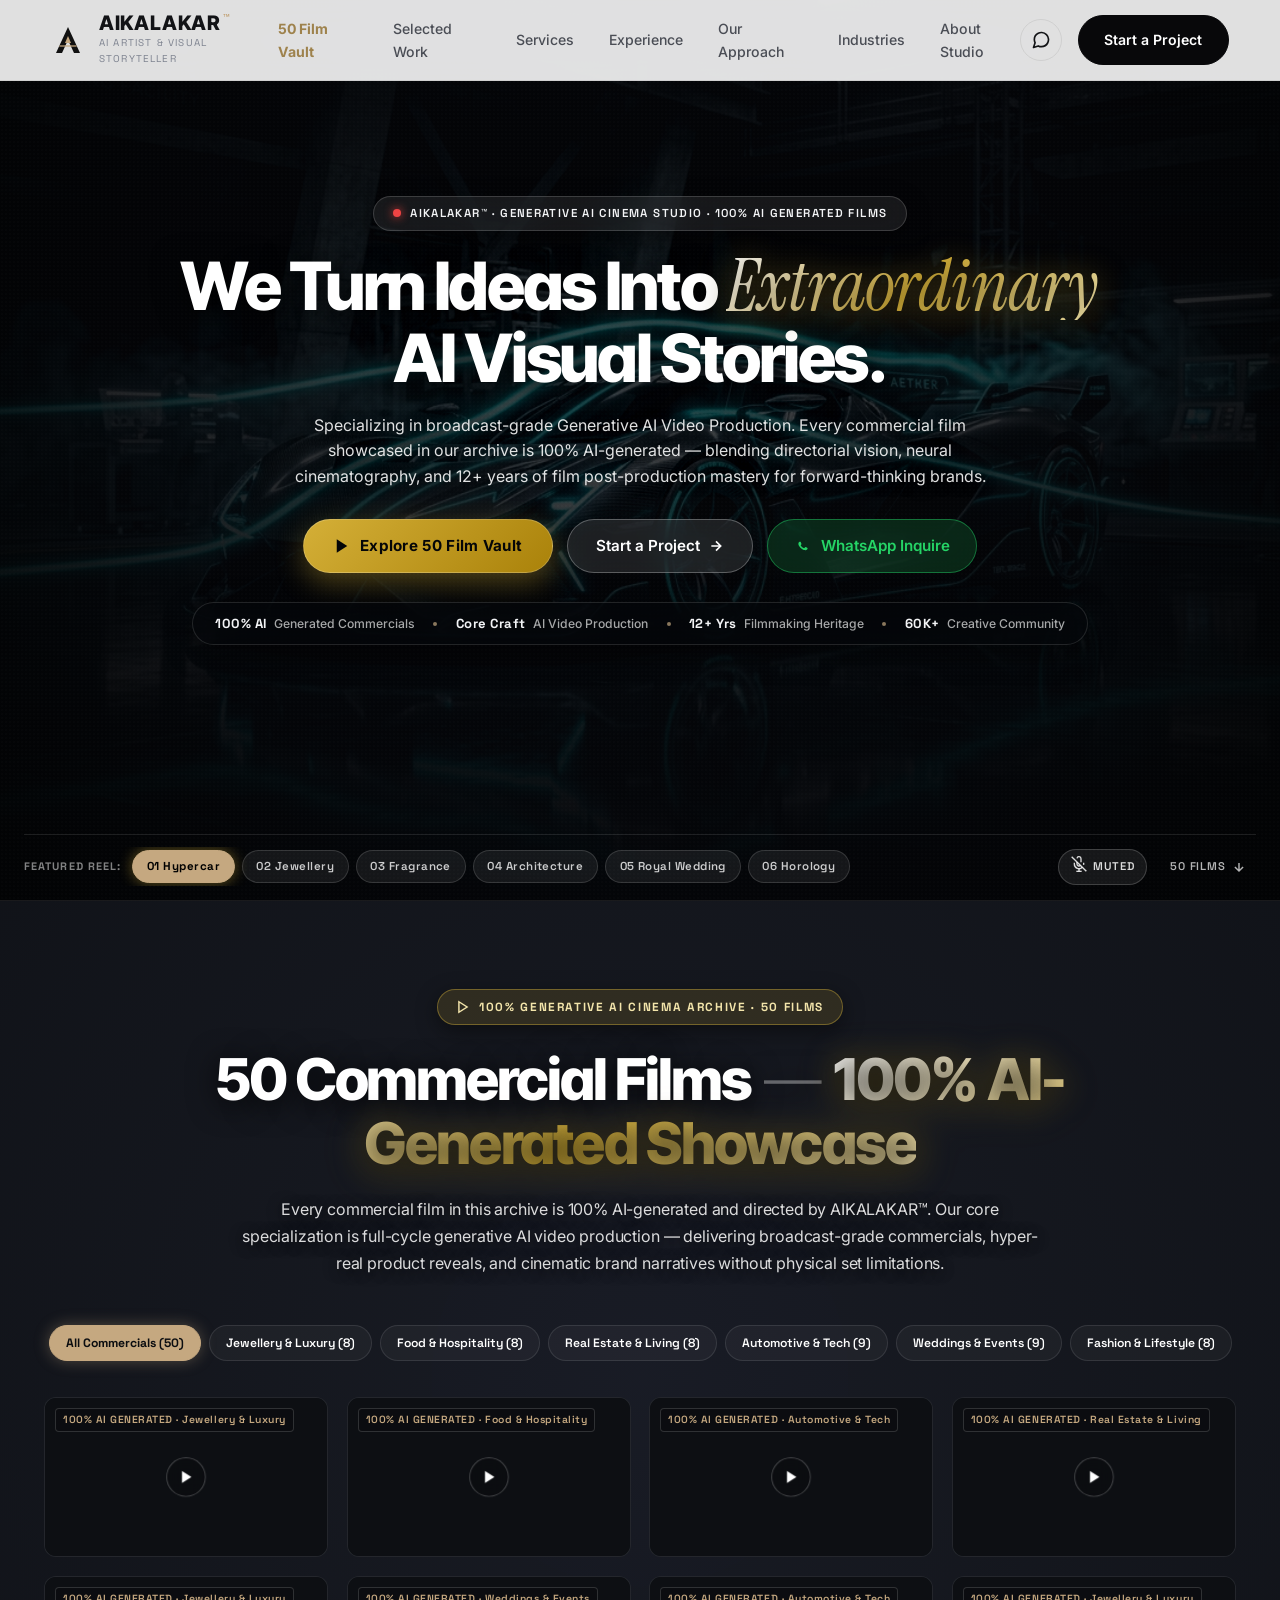
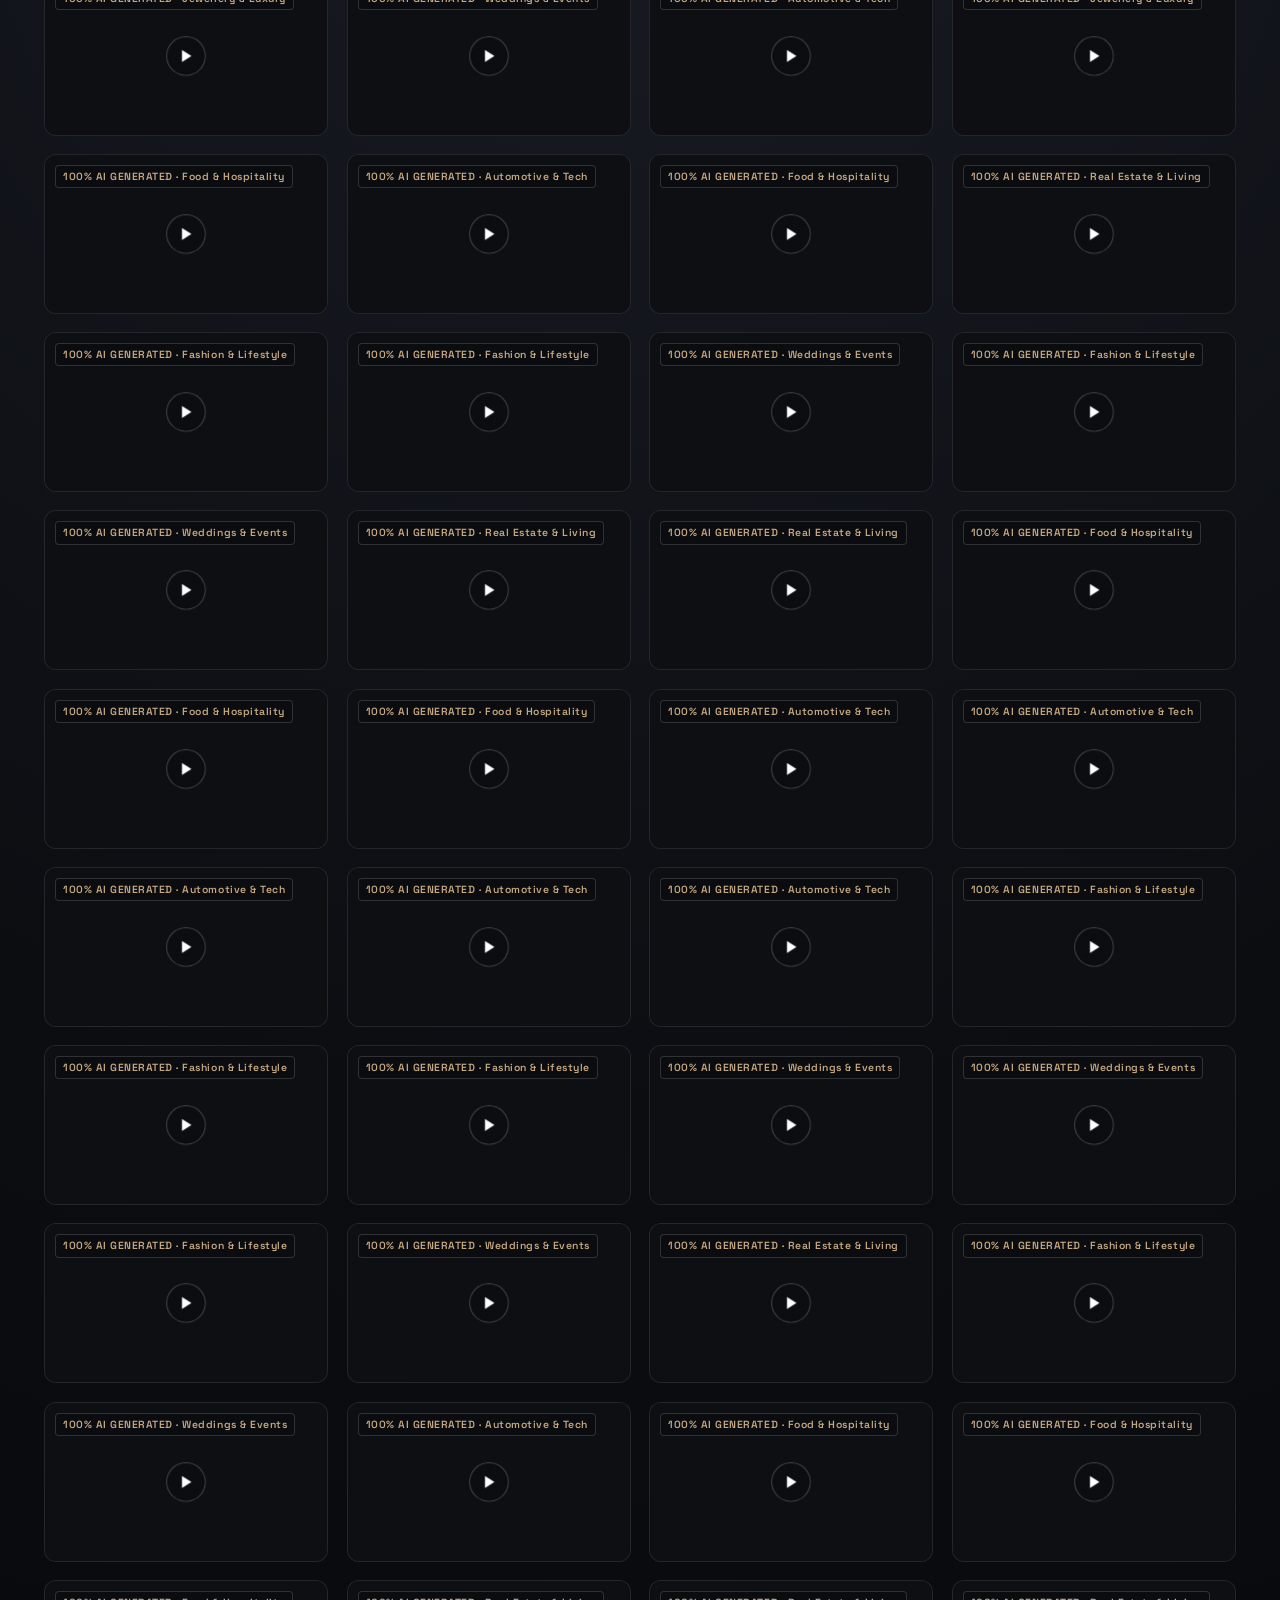
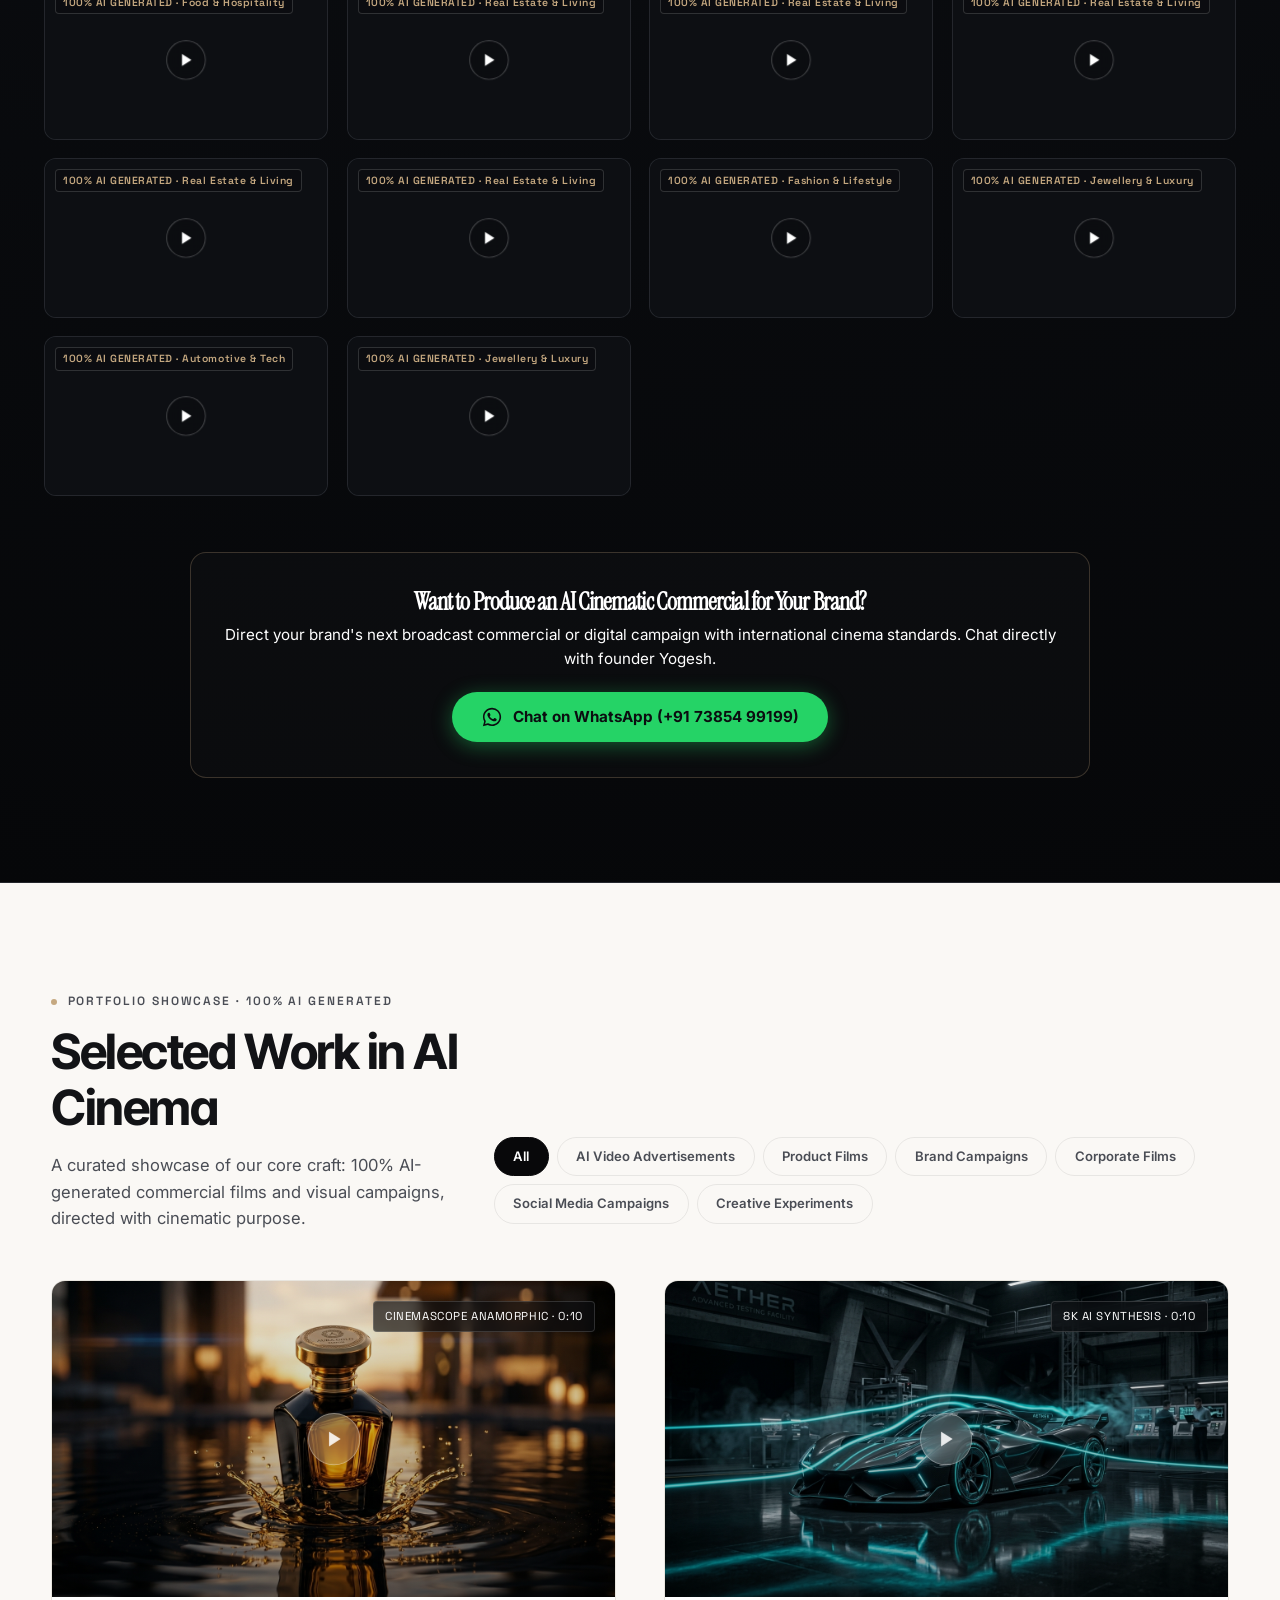
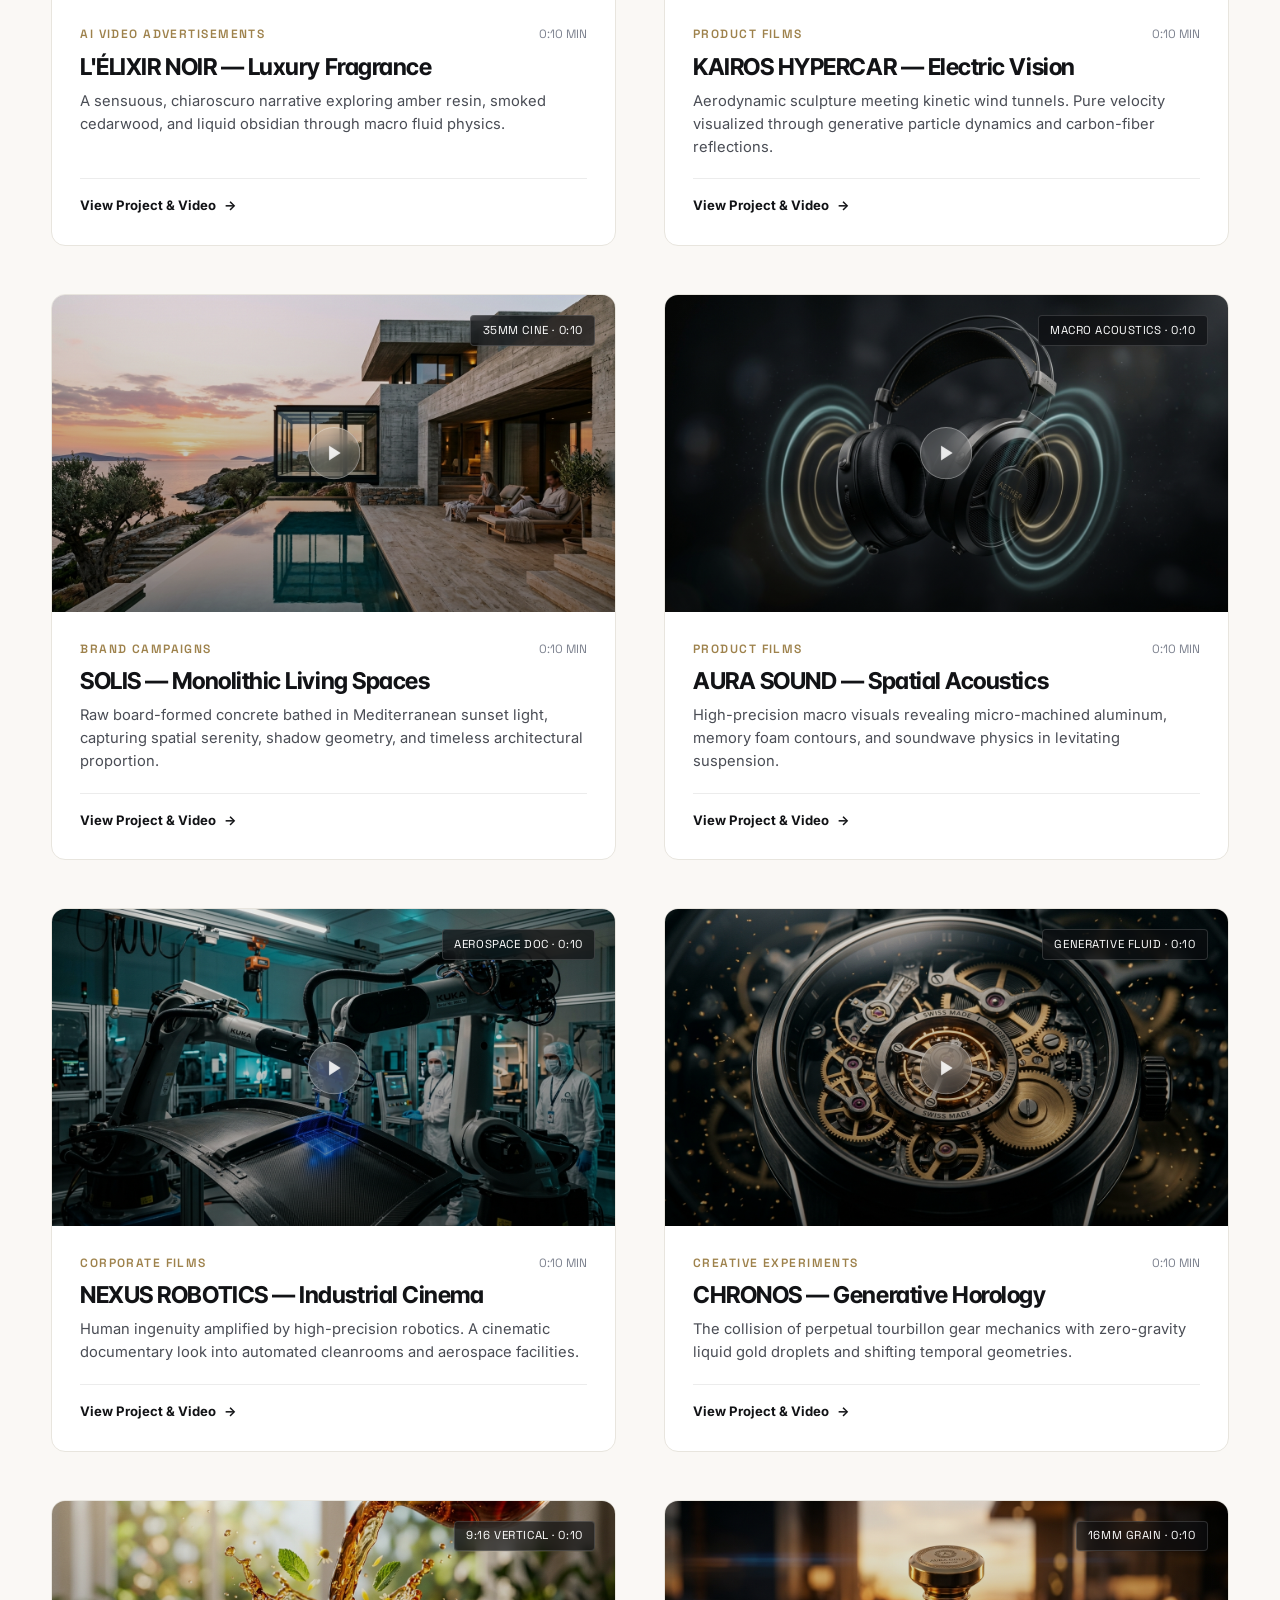
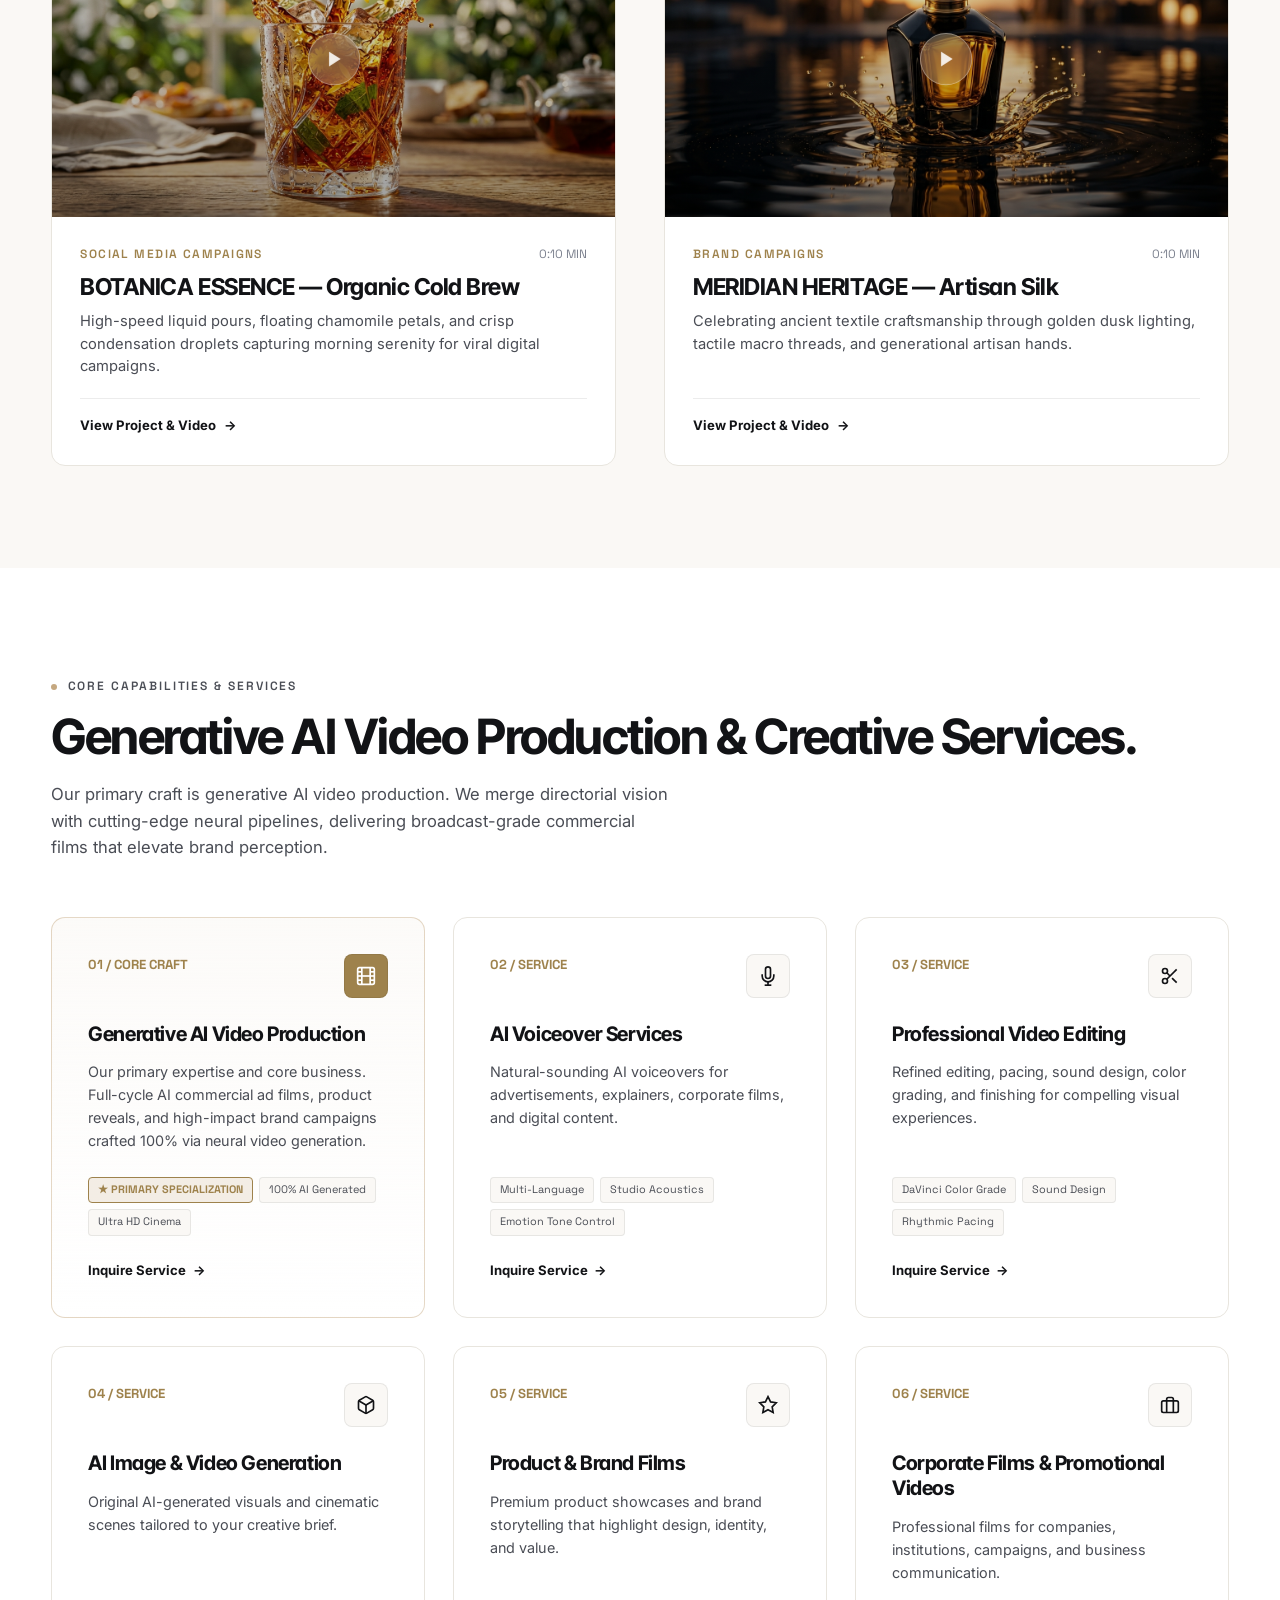
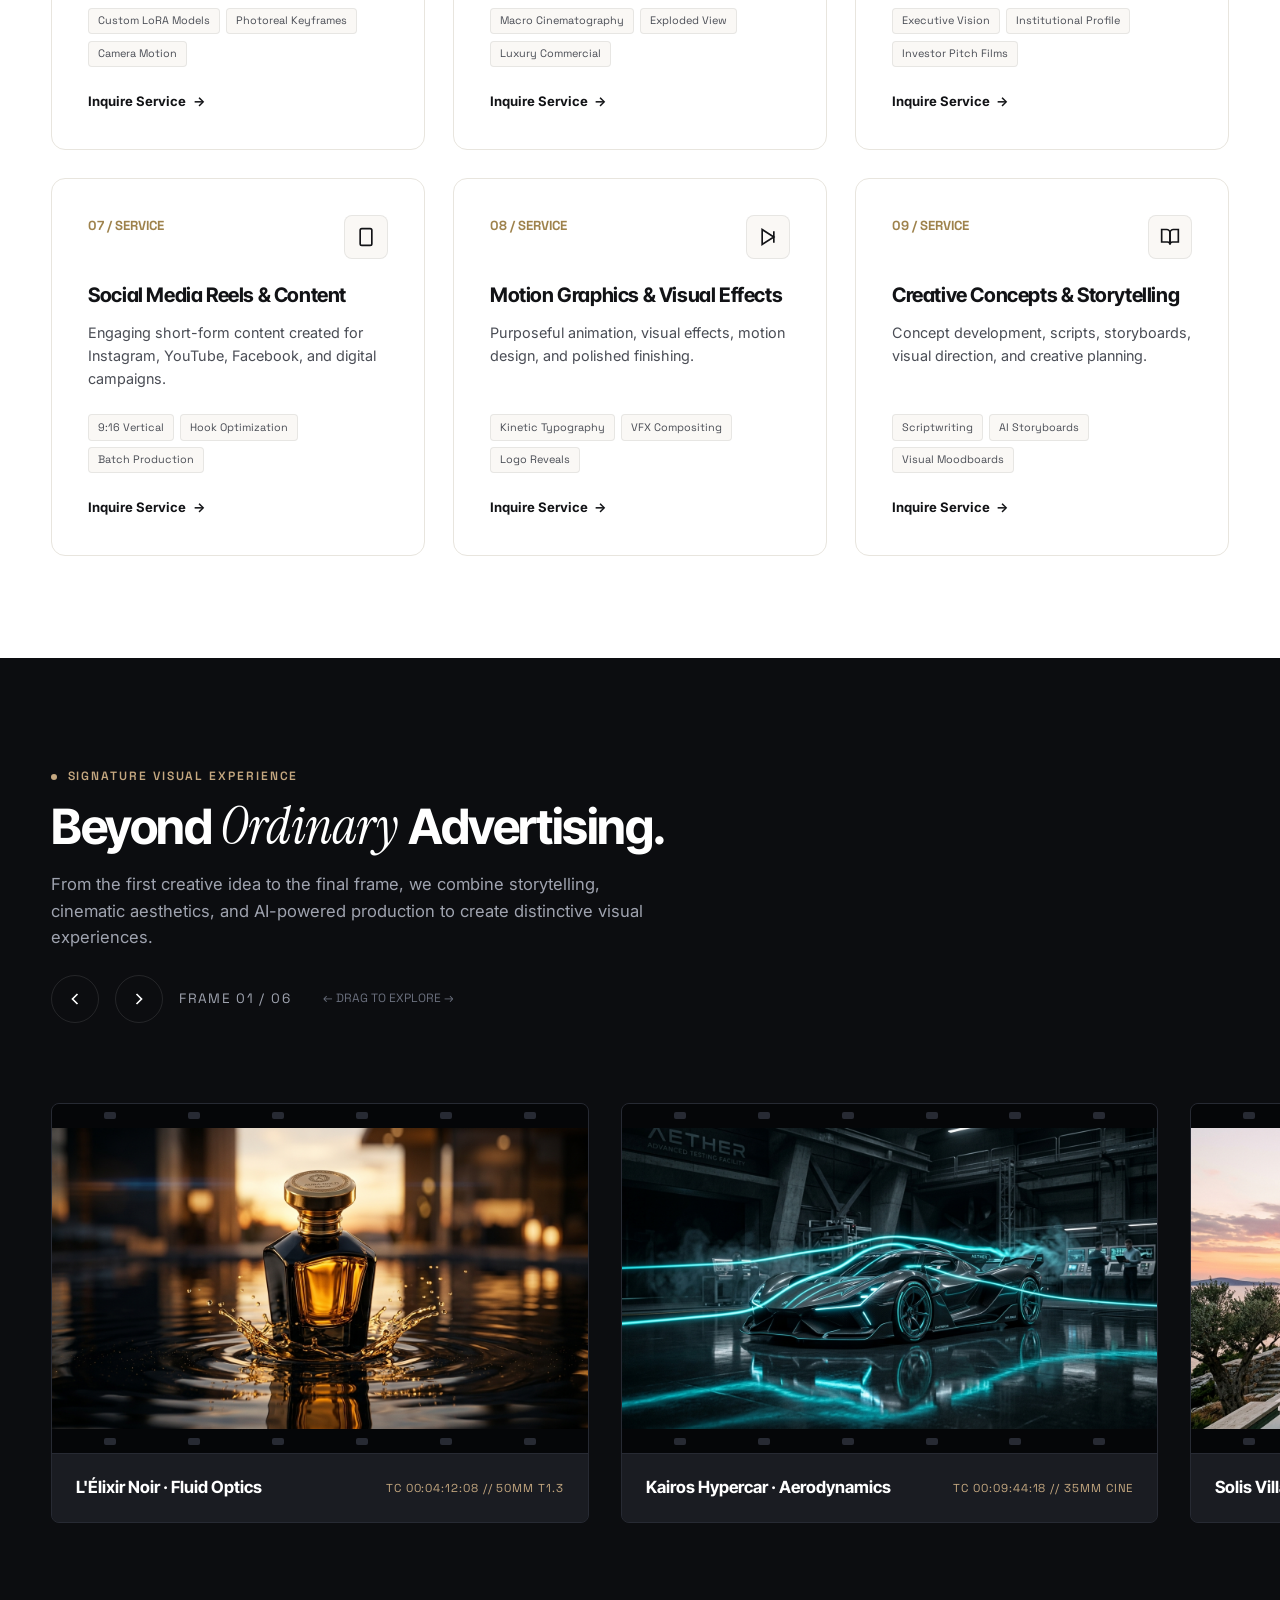
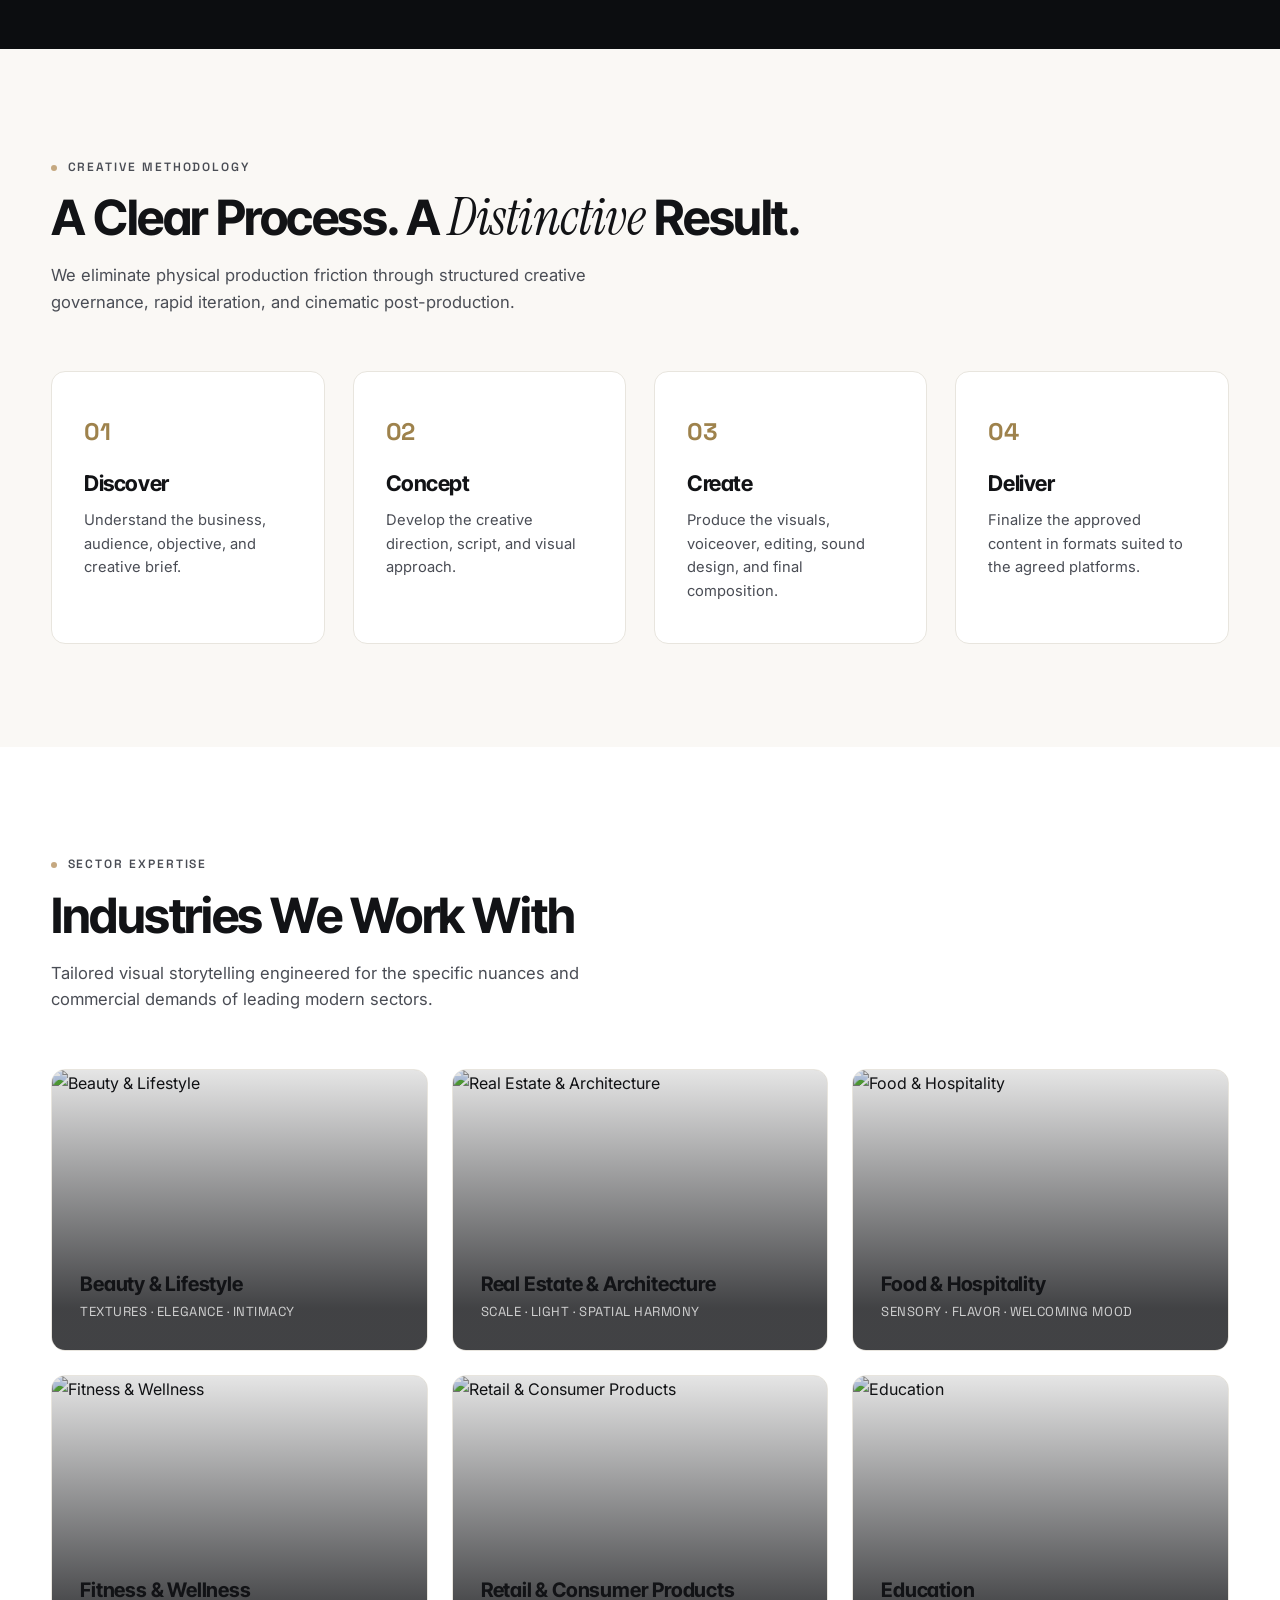
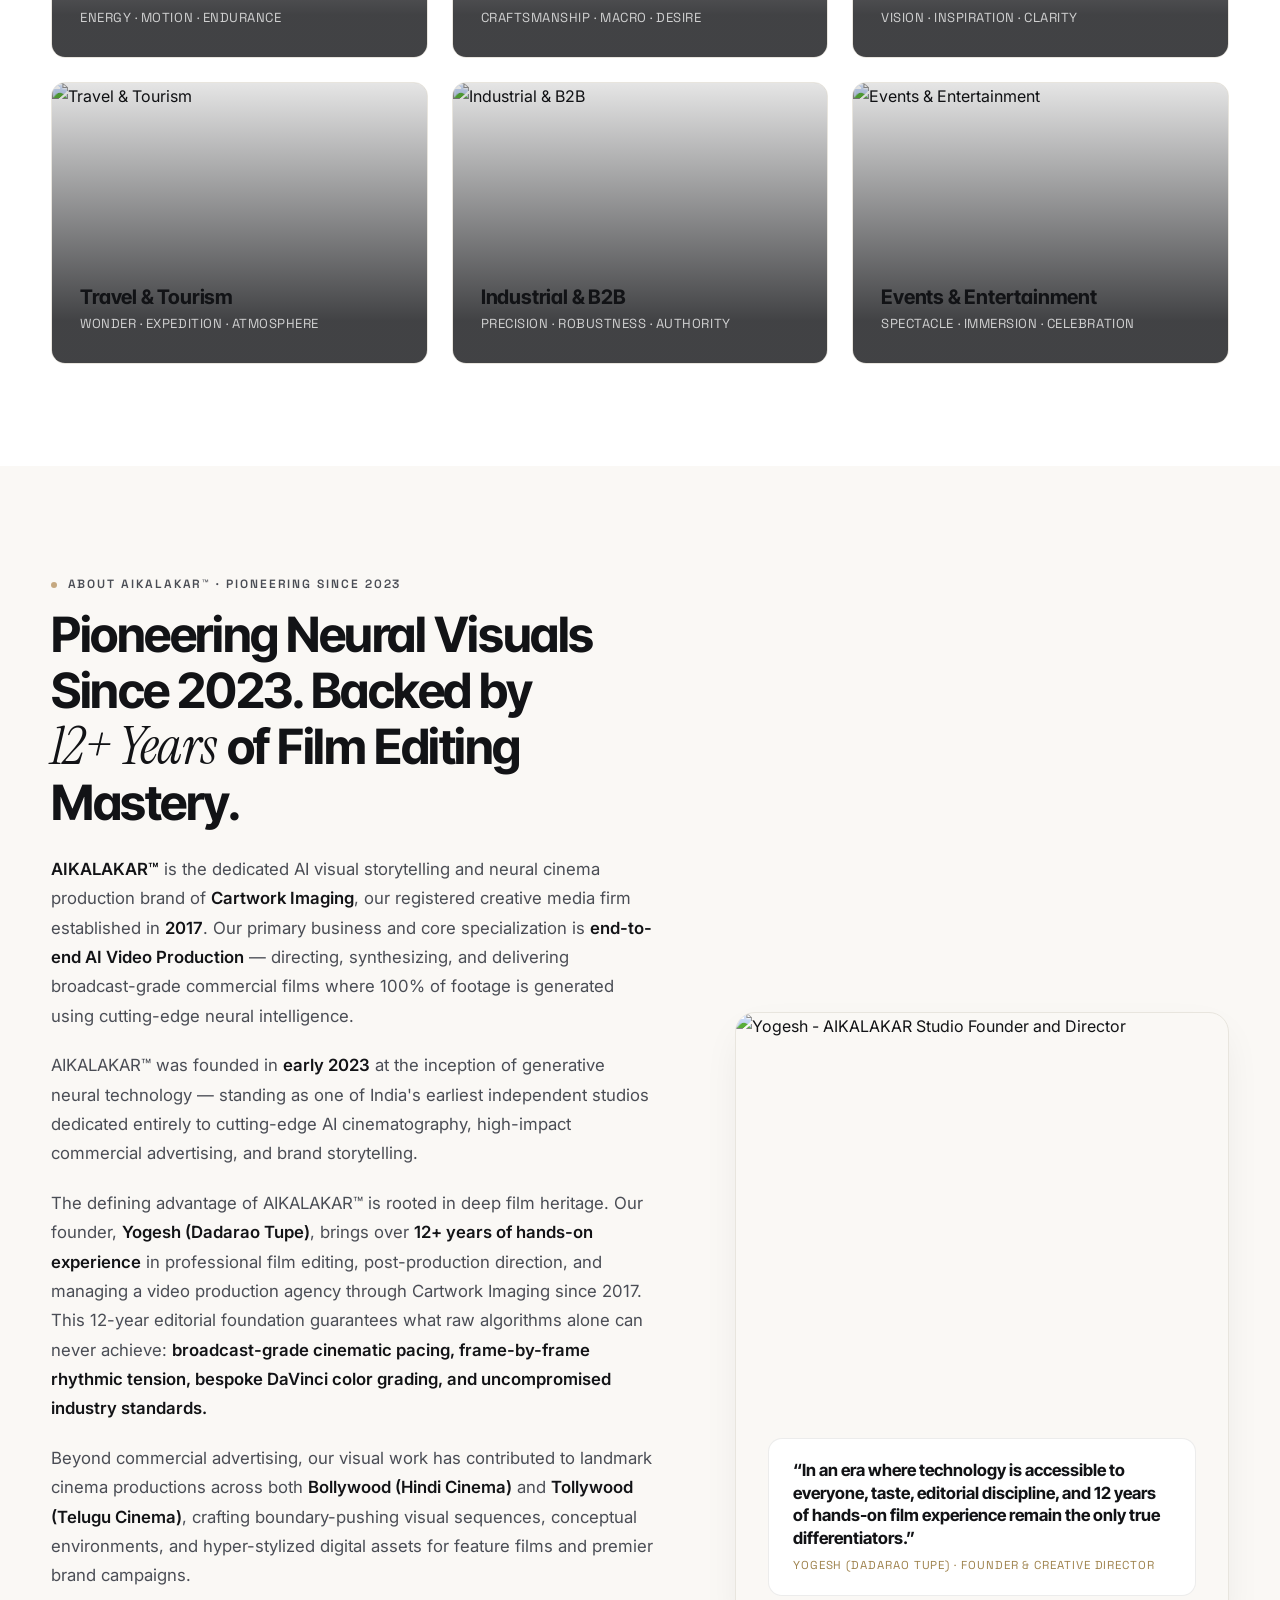
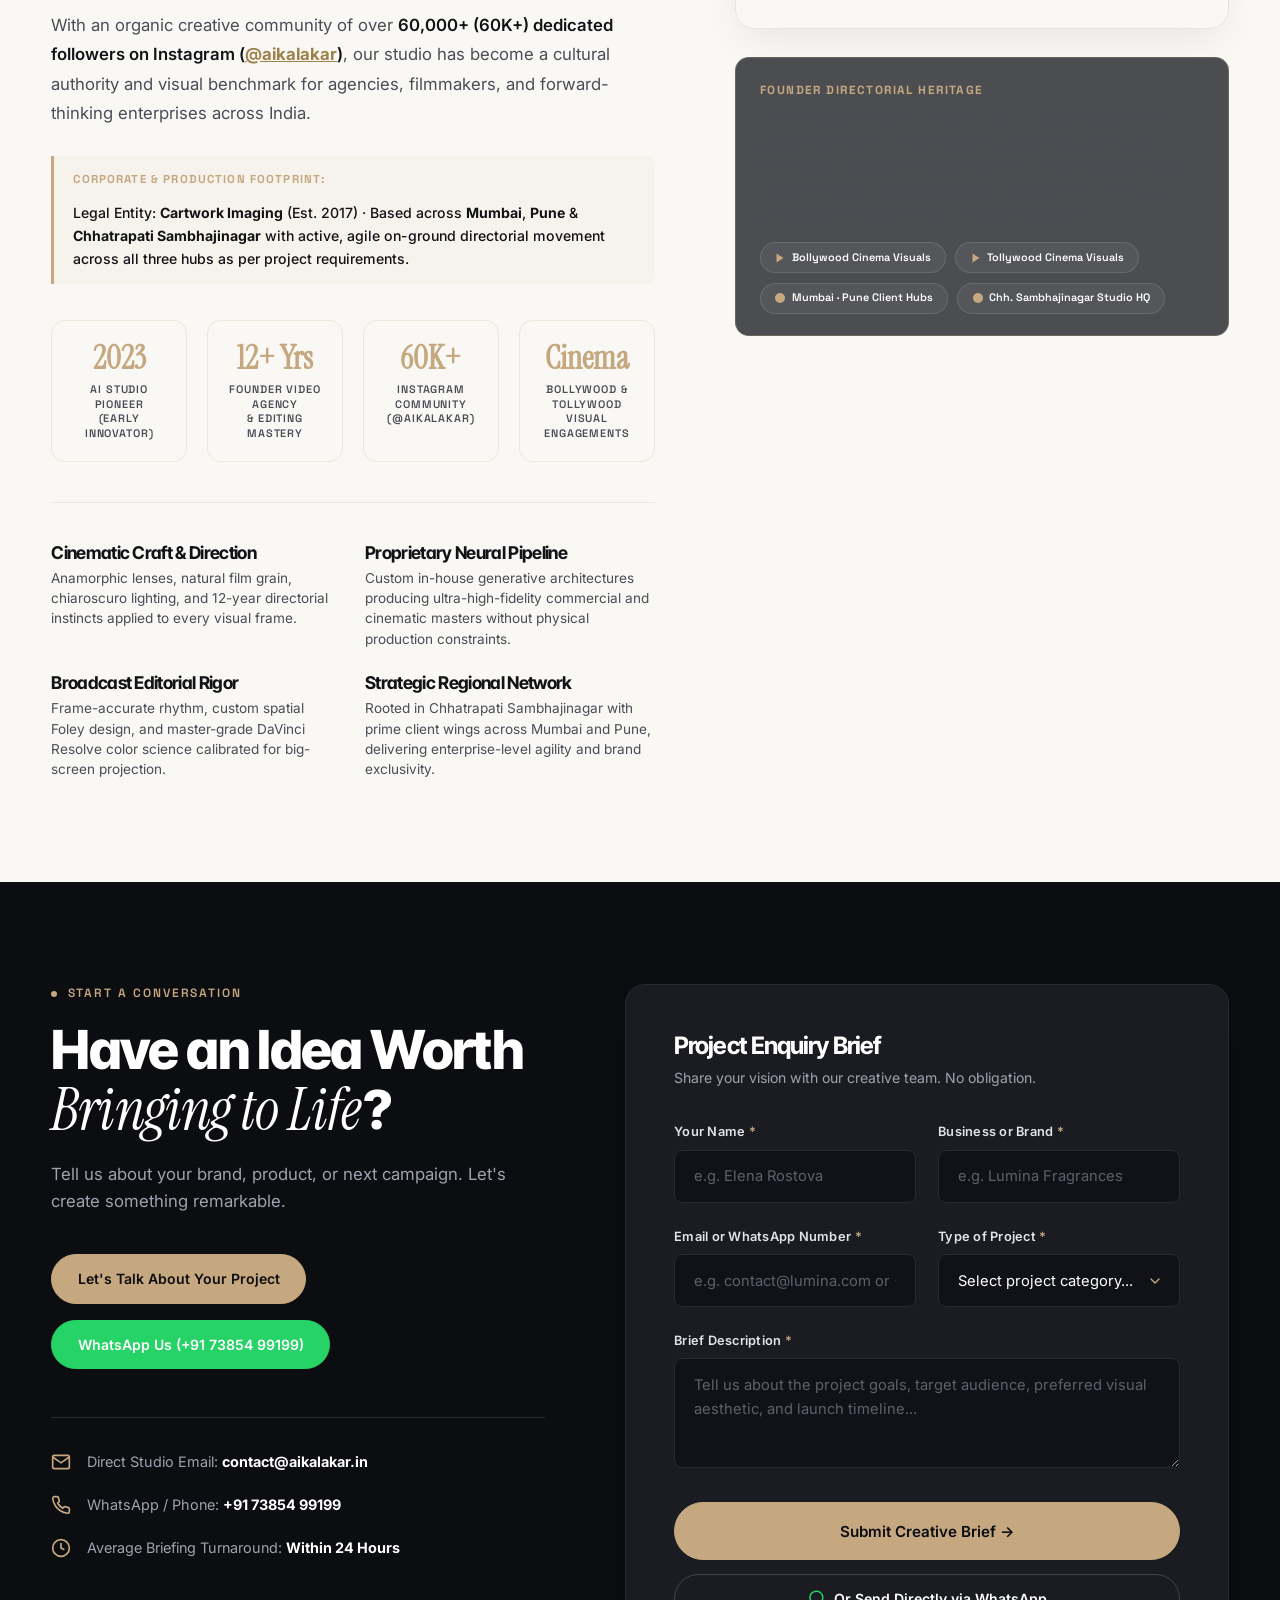
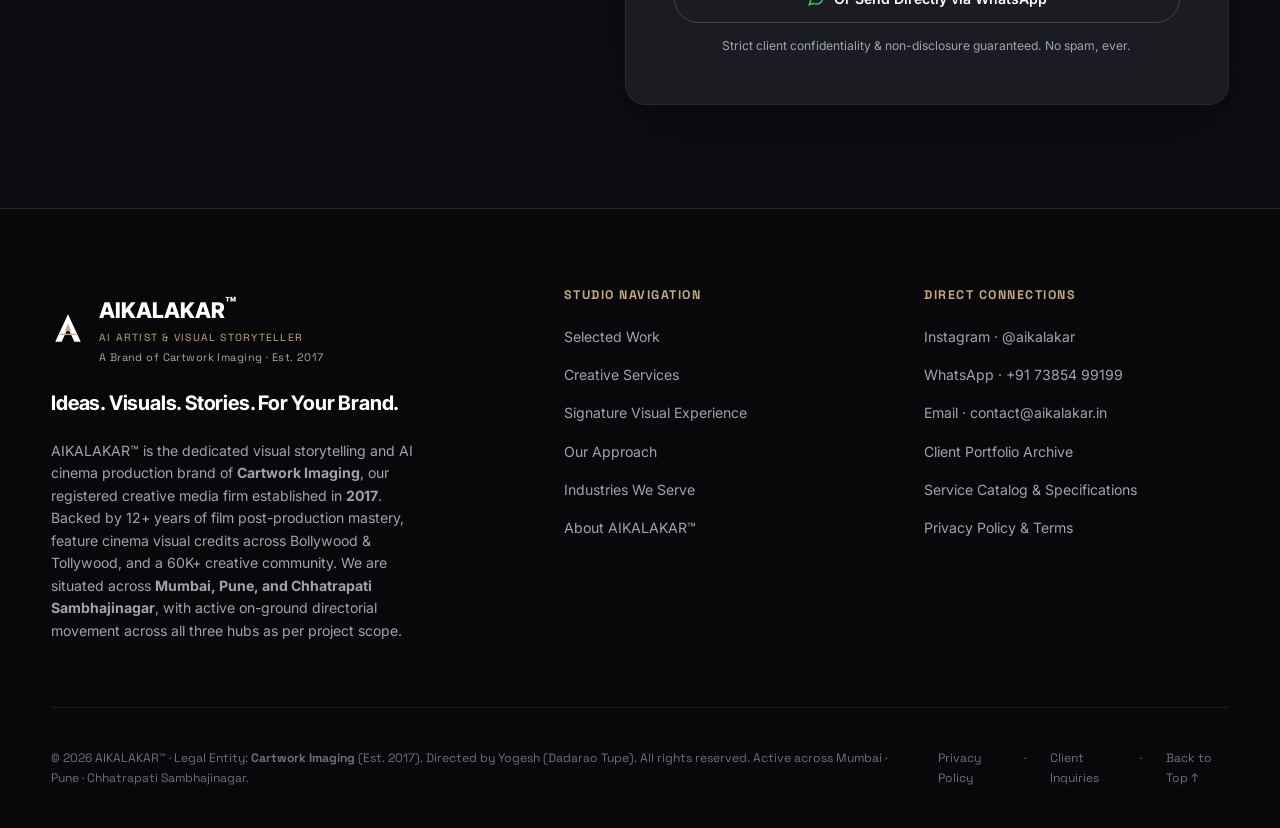
==== index.html @ 490c08a4 "Highlight 100% AI generated video showcase and core AI video production capabilities" ====
<!DOCTYPE html>
<html lang="en">
<head>
  <meta charset="UTF-8" />
  <meta name="viewport" content="width=device-width, initial-scale=1.0, viewport-fit=cover" />
  
  <!-- Primary Meta Tags -->
  <title>AIKALAKAR™ — AI Artist & Visual Storyteller | Premium Creative Studio</title>
  <meta name="title" content="AIKALAKAR™ — AI Artist & Visual Storyteller | Premium Creative Studio" />
  <meta name="description" content="AIKALAKAR™ is an independent creative studio turning ideas into extraordinary visual stories through AI video advertisements, cinematic product films, and brand visual production." />
  <meta name="keywords" content="AI Video Advertising, Cinematic AI Production, Product Films, Brand Storytelling, AI Voiceover, Video Editing, AIKALAKAR, AI Cinema Studio" />
  <meta name="author" content="AIKALAKAR™" />
  <meta name="theme-color" content="#ffffff" />
  <link rel="canonical" href="https://aikalakar.in/" />

  <!-- Open Graph / Facebook / LinkedIn -->
  <meta property="og:type" content="website" />
  <meta property="og:url" content="https://aikalakar.in/" />
  <meta property="og:title" content="AIKALAKAR™ — AI Artist & Visual Storyteller" />
  <meta property="og:description" content="We Turn Ideas Into Extraordinary Visual Stories. AI-powered films, cinematic advertisements, and distinctive brand visuals crafted to make businesses stand out." />
  <meta property="og:image" content="https://images.unsplash.com/photo-1485846234645-a62644f84728?auto=format&fit=crop&q=80&w=1600" />

  <!-- Twitter -->
  <meta property="twitter:card" content="summary_large_image" />
  <meta property="twitter:url" content="https://aikalakar.in/" />
  <meta property="twitter:title" content="AIKALAKAR™ — AI Artist & Visual Storyteller" />
  <meta property="twitter:description" content="We Turn Ideas Into Extraordinary Visual Stories. AI-powered films, cinematic advertisements, and distinctive brand visuals." />
  <meta property="twitter:image" content="https://images.unsplash.com/photo-1485846234645-a62644f84728?auto=format&fit=crop&q=80&w=1600" />

  <!-- Favicon -->
  <link rel="icon" type="image/svg+xml" href="assets/favicon.svg" />

  <!-- Brand Standard Typography Fonts (Inter Tight / Inter / Instrument Serif / Space Grotesk) -->
  <link rel="preconnect" href="https://fonts.googleapis.com" />
  <link rel="preconnect" href="https://fonts.gstatic.com" crossorigin />
  <link href="https://fonts.googleapis.com/css2?family=Instrument+Serif:ital@0;1&family=Inter+Tight:wght@500;600;700;800&family=Inter:wght@300;400;500;600;700;800&family=Plus+Jakarta+Sans:wght@400;500;600;700&family=Space+Grotesk:wght@500;600;700&display=swap" rel="stylesheet" />

  <!-- Stylesheet -->
  <link rel="stylesheet" href="css/style.css" />

  <!-- Schema.org JSON-LD Structured Data -->
  <script type="application/ld+json">
  {
    "@context": "https://schema.org",
    "@type": "ProfessionalService",
    "name": "AIKALAKAR™",
    "alternateName": "AIKALAKAR Creative Studio",
    "description": "Independent creative studio specializing in AI video advertisements, cinematic product films, and visual storytelling.",
    "url": "https://aikalakar.in",
    "logo": "https://aikalakar.in/assets/favicon.svg",
    "sameAs": [
      "https://instagram.com/aikalakar",
      "https://wa.me/917385499199"
    ],
    "address": {
      "@type": "PostalAddress",
      "addressLocality": "Chhatrapati Sambhajinagar",
      "addressRegion": "Maharashtra",
      "addressCountry": "IN"
    },
    "knowsAbout": [
      "AI Video Advertising",
      "Cinematic Product Films",
      "AI Voiceover",
      "Professional Video Editing",
      "Brand Storytelling"
    ]
  }
  </script>
</head>
<body>

  <!-- ==========================================
       HEADER & NAVIGATION
       ========================================== -->
  <header class="site-header" id="site-header">
    <div class="container">
      <div class="nav-inner">
        <!-- Logo & Wordmark -->
        <a href="#hero" class="brand-link" aria-label="AIKALAKAR Home">
          <div class="brand-symbol">
            <!-- Custom Geometric 'A' Symbol -->
            <svg width="32" height="32" viewBox="0 0 64 64" fill="none" xmlns="http://www.w3.org/2000/svg">
              <polygon points="32,6 56,58 44,58 32,32 20,58 8,58" fill="#111111" />
              <polygon points="26,38 38,38 32,24" fill="#c5a880" />
              <line x1="16" y1="44" x2="48" y2="44" stroke="#c5a880" stroke-width="2.5" stroke-linecap="square" />
            </svg>
          </div>
          <div class="brand-text-group">
            <span class="brand-title">AIKALAKAR<sup>™</sup></span>
            <span class="brand-tagline">AI Artist &amp; Visual Storyteller</span>
          </div>
        </a>

        <!-- Desktop Navigation -->
        <nav class="nav-menu" aria-label="Primary Navigation">
          <a href="#vault" class="nav-link" style="color: var(--gold-dark); font-weight: 700;">50 Film Vault</a>
          <a href="#work" class="nav-link">Selected Work</a>
          <a href="#services" class="nav-link">Services</a>
          <a href="#experience" class="nav-link">Experience</a>
          <a href="#approach" class="nav-link">Our Approach</a>
          <a href="#industries" class="nav-link">Industries</a>
          <a href="#about" class="nav-link">About Studio</a>
        </nav>

        <!-- Header Actions -->
        <div class="nav-actions">
          <a href="https://wa.me/917385499199?text=Hello%20AIKALAKAR!%20I%20am%20interested%20in%20creating%20a%20project%20with%20your%20studio." target="_blank" rel="noopener noreferrer" class="btn-icon-circle" aria-label="Chat on WhatsApp" title="WhatsApp Business (+91 73854 99199)">
            <svg width="20" height="20" viewBox="0 0 24 24" fill="none" stroke="currentColor" stroke-width="2" stroke-linecap="round" stroke-linejoin="round">
              <path d="M21 11.5a8.38 8.38 0 0 1-.9 3.8 8.5 8.5 0 0 1-7.6 4.7 8.38 8.38 0 0 1-3.8-.9L3 21l1.9-5.7a8.38 8.38 0 0 1-.9-3.8 8.5 8.5 0 0 1 4.7-7.6 8.38 8.38 0 0 1 3.8-.9h.5a8.48 8.48 0 0 1 8 8v.5z"></path>
            </svg>
          </a>
          <a href="#contact" class="btn btn-primary">Start a Project</a>
          
          <!-- Mobile Menu Toggle Button -->
          <button class="mobile-nav-toggle" aria-label="Toggle navigation menu" id="mobile-nav-btn">
            <span></span>
            <span></span>
            <span></span>
          </button>
        </div>
      </div>
    </div>
  </header>

  <!-- Mobile Drawer Menu -->
  <div class="mobile-drawer-overlay" id="mobile-overlay"></div>
  <aside class="mobile-drawer" id="mobile-drawer" aria-label="Mobile Navigation">
    <div>
      <div style="display: flex; align-items: center; gap: 0.75rem; margin-bottom: 2.5rem;">
        <svg width="28" height="28" viewBox="0 0 64 64" fill="none" xmlns="http://www.w3.org/2000/svg">
          <polygon points="32,6 56,58 44,58 32,32 20,58 8,58" fill="#111111" />
          <polygon points="26,38 38,38 32,24" fill="#c5a880" />
          <line x1="16" y1="44" x2="48" y2="44" stroke="#c5a880" stroke-width="2.5" />
        </svg>
        <span style="font-family: var(--font-display); font-weight: 800; font-size: 1.2rem;">AIKALAKAR<sup>™</sup></span>
      </div>
      <nav class="mobile-menu-links">
        <a href="#vault" class="mobile-menu-link" style="color: var(--gold-dark);">50 Film Vault (All Works)</a>
        <a href="#work" class="mobile-menu-link">Selected Work</a>
        <a href="#services" class="mobile-menu-link">Creative Services</a>
        <a href="#experience" class="mobile-menu-link">Visual Experience</a>
        <a href="#approach" class="mobile-menu-link">Our Approach</a>
        <a href="#industries" class="mobile-menu-link">Industries</a>
        <a href="#about" class="mobile-menu-link">About AIKALAKAR</a>
        <a href="#contact" class="mobile-menu-link">Contact &amp; Enquiry</a>
      </nav>
    </div>

    <div style="padding-top: 2rem; border-top: 1px solid var(--border-light);">
      <p style="font-size: 0.85rem; color: var(--text-secondary); margin-bottom: 1.25rem;">
        Ideas. Visuals. Stories. For Your Brand.
      </p>
      <div style="display: flex; flex-direction: column; gap: 0.75rem;">
        <a href="#contact" class="btn btn-primary" style="width: 100%;">Start a Project</a>
        <a href="https://wa.me/917385499199?text=Hello%20AIKALAKAR!" target="_blank" class="btn btn-whatsapp" style="width: 100%;">
          Chat on WhatsApp
        </a>
      </div>
    </div>
  </aside>

  <!-- ==========================================
       SECTION 1: HERO SECTION
       ========================================== -->
  <section class="hero-section hero-fullscreen-video" id="hero">
    <!-- Full-Bleed Background Video Stage -->
    <div class="hero-bg-video-container" aria-hidden="true">
      <video id="hero-bg-video" autoplay muted loop playsinline preload="auto" poster="assets/images/hypercar.jpg">
        <source src="assets/videos/hypercar_commercial.mp4" type="video/mp4" />
      </video>
      <!-- Dual Cinematic Gradient Scrim: Vignette + Atmospheric Depth -->
      <div class="hero-bg-overlay"></div>
      <div class="hero-bg-grain"></div>
    </div>

    <!-- Centered High-Impact Foreground Stage -->
    <div class="container hero-content-wrapper">
      <div class="hero-content-center">
        <!-- Studio Live Neural Badge -->
        <div class="hero-live-badge">
          <span class="pulse-recording-dot"></span>
          <span>AIKALAKAR™ · GENERATIVE AI CINEMA STUDIO · 100% AI GENERATED FILMS</span>
        </div>

        <!-- Breathtaking Headline -->
        <h1 class="hero-fullscreen-headline">
          We Turn Ideas Into <span class="editorial-serif hero-gold-glow">Extraordinary</span> AI Visual Stories.
        </h1>

        <!-- Premium Hook Description -->
        <p class="hero-fullscreen-description">
          Specializing in broadcast-grade Generative AI Video Production. Every commercial film showcased in our archive is 100% AI-generated — blending directorial vision, neural cinematography, and 12+ years of film post-production mastery for forward-thinking brands.
        </p>

        <!-- High-Conversion Actions -->
        <div class="hero-fullscreen-actions">
          <a href="#vault" class="btn btn-hero-gold">
            <svg width="18" height="18" viewBox="0 0 24 24" fill="currentColor"><polygon points="5 3 19 12 5 21 5 3"></polygon></svg>
            <span>Explore 50 Film Vault</span>
          </a>
          <a href="#contact" class="btn btn-hero-glass">
            <span>Start a Project</span>
            <svg width="16" height="16" viewBox="0 0 24 24" fill="none" stroke="currentColor" stroke-width="2.5"><path d="M5 12h14M12 5l7 7-7 7"/></svg>
          </a>
          <a href="https://wa.me/917385499199?text=Hi%20AIKALAKAR%2C%20I%20am%20interested%20in%20creating%20a%20commercial%20film" target="_blank" rel="noopener noreferrer" class="btn btn-hero-whatsapp">
            <svg width="18" height="18" viewBox="0 0 24 24" fill="currentColor"><path d="M17.472 14.382c-.301-.15-1.78-.879-2.056-.98-.276-.1-.477-.15-.678.15-.2.301-.778.98-.954 1.18-.176.201-.351.226-.652.075-.301-.15-1.272-.469-2.423-1.496-.896-.799-1.501-1.786-1.677-2.087-.176-.301-.019-.464.132-.614.136-.135.301-.351.452-.527.15-.176.201-.301.301-.502.101-.201.05-.377-.025-.527-.075-.15-.678-1.633-.929-2.235-.245-.586-.494-.507-.678-.516-.176-.009-.377-.009-.578-.009s-.527.075-.803.377c-.276.301-1.054 1.03-1.054 2.511 0 1.481 1.079 2.91 1.23 3.111.15.201 2.123 3.242 5.143 4.547.719.311 1.28.497 1.718.636.722.229 1.378.197 1.898.12.578-.087 1.78-.728 2.03-1.431.251-.703.251-1.305.176-1.431-.075-.126-.276-.201-.577-.351z"/></svg>
            <span>WhatsApp Inquire</span>
          </a>
        </div>

        <!-- Trust & Heritage Strip -->
        <div class="hero-fullscreen-trust">
          <div class="hero-trust-item">
            <span class="trust-val">100% AI</span>
            <span class="trust-lbl">Generated Commercials</span>
          </div>
          <div class="hero-trust-sep"></div>
          <div class="hero-trust-item">
            <span class="trust-val">Core Craft</span>
            <span class="trust-lbl">AI Video Production</span>
          </div>
          <div class="hero-trust-sep"></div>
          <div class="hero-trust-item">
            <span class="trust-val">12+ Yrs</span>
            <span class="trust-lbl">Filmmaking Heritage</span>
          </div>
          <div class="hero-trust-sep"></div>
          <div class="hero-trust-item">
            <span class="trust-val">60K+</span>
            <span class="trust-lbl">Creative Community</span>
          </div>
        </div>
      </div>

      <!-- Bottom Dock: Interactive Reel Switcher & Sound Toggle -->
      <div class="hero-bottom-dock">
        <div class="hero-reel-switcher" id="hero-reel-switcher">
          <span class="switcher-label">FEATURED REEL:</span>
          <button type="button" class="reel-pill-btn active" data-src="assets/videos/hypercar_commercial.mp4" data-poster="assets/images/hypercar.jpg" data-title="KAIROS HYPERCAR">01 Hypercar</button>
          <button type="button" class="reel-pill-btn" data-src="assets/videos/jewellery_commercial.mp4" data-poster="assets/images/perfume.jpg" data-title="SHREE RATNA JEWELLERY">02 Jewellery</button>
          <button type="button" class="reel-pill-btn" data-src="assets/videos/perfume_commercial.mp4" data-poster="assets/images/perfume.jpg" data-title="L'ÉLIXIR NOIR FRAGRANCE">03 Fragrance</button>
          <button type="button" class="reel-pill-btn" data-src="assets/videos/architecture_commercial.mp4" data-poster="assets/images/architecture.jpg" data-title="SOLIS ARCHITECTURE">04 Architecture</button>
          <button type="button" class="reel-pill-btn" data-src="assets/videos/wedding_commercial.mp4" data-poster="assets/images/perfume.jpg" data-title="EVERMOTION WEDDINGS">05 Royal Wedding</button>
          <button type="button" class="reel-pill-btn" data-src="assets/videos/watch_commercial.mp4" data-poster="assets/images/watch.jpg" data-title="CHRONOS HOROLOGY">06 Horology</button>
        </div>

        <div class="hero-audio-dock">
          <button type="button" class="hero-sound-toggle-btn" id="hero-sound-toggle-btn" title="Toggle Sound (M)" aria-label="Toggle Hero Video Sound">
            <span class="sound-icon-wrap">
              <svg class="sound-muted-icon" width="16" height="16" viewBox="0 0 24 24" fill="none" stroke="currentColor" stroke-width="2"><line x1="1" y1="1" x2="23" y2="23"></line><path d="M9 9v3a3 3 0 0 0 5.12 2.12M15 9.34V4a3 3 0 0 0-5.94-.6"></path><path d="M17 16.95A7 7 0 0 1 5 12v-2m14 0v2a7 7 0 0 1-.11 1.23"></path><line x1="12" y1="19" x2="12" y2="23"></line><line x1="8" y1="23" x2="16" y2="23"></line></svg>
              <svg class="sound-unmuted-icon" style="display:none;" width="16" height="16" viewBox="0 0 24 24" fill="none" stroke="currentColor" stroke-width="2"><polygon points="11 5 6 9 2 9 2 15 6 15 11 19 11 5"></polygon><path d="M19.07 4.93a10 10 0 0 1 0 14.14M15.54 8.46a5 5 0 0 1 0 7.07"></path></svg>
            </span>
            <span class="sound-label" id="hero-sound-label">MUTED</span>
          </button>
          <a href="#vault" class="hero-scroll-cue" aria-label="Scroll down to 50 Film Vault">
            <span>50 FILMS</span>
            <svg width="14" height="14" viewBox="0 0 24 24" fill="none" stroke="currentColor" stroke-width="2.5"><path d="M12 5v14M5 12l7 7 7-7"/></svg>
          </a>
        </div>
      </div>
    </div>
  </section>

  <!-- ==========================================
       SECTION 1.5: 50 COMMERCIAL FILMS VAULT
       50 Commercial Films — Complete Showcase Archive
       ========================================== -->
  <section class="video-vault-section" id="vault">
    <div class="container-wide">
      <div class="vault-header-wrap">
        <div class="vault-badge">
          <svg width="14" height="14" viewBox="0 0 24 24" fill="none" stroke="currentColor" stroke-width="2.5"><polygon points="5 3 19 12 5 21 5 3"></polygon></svg>
          100% GENERATIVE AI CINEMA ARCHIVE · 50 FILMS
        </div>
        <h2 class="vault-title">
          50 Commercial Films <span class="vault-title-sep">—</span> <span class="vault-title-accent">100% AI-Generated Showcase</span>
        </h2>
        <p class="vault-subtitle">
          Every commercial film in this archive is 100% AI-generated and directed by AIKALAKAR™. Our core specialization is full-cycle generative AI video production — delivering broadcast-grade commercials, hyper-real product reveals, and cinematic brand narratives without physical set limitations.
        </p>
      </div>

      <!-- Category Filter Pills -->
      <div class="vault-filters-bar" id="vault-filters-bar">
        <button class="vault-filter-btn active" data-filter="all">All Commercials (50)</button>
        <button class="vault-filter-btn" data-filter="luxury">Jewellery & Luxury (8)</button>
        <button class="vault-filter-btn" data-filter="food">Food & Hospitality (8)</button>
        <button class="vault-filter-btn" data-filter="realestate">Real Estate & Living (8)</button>
        <button class="vault-filter-btn" data-filter="auto">Automotive & Tech (9)</button>
        <button class="vault-filter-btn" data-filter="wedding">Weddings & Events (9)</button>
        <button class="vault-filter-btn" data-filter="fashion">Fashion & Lifestyle (8)</button>
      </div>

      <!-- 50 Films Responsive Vault Grid -->
      <div class="vault-grid" id="vault-films-grid">
        <!-- Injected dynamically via JS with video preview, hover popup, and metadata -->
      </div>

      <!-- Vault Bottom WhatsApp Inquiries Banner -->
      <div class="vault-bottom-cta">
        <h3>Want to Produce an AI Cinematic Commercial for Your Brand?</h3>
        <p>
          Direct your brand's next broadcast commercial or digital campaign with international cinema standards. Chat directly with founder Yogesh.
        </p>
        <a href="https://wa.me/917385499199?text=Hello%20Yogesh%20(AIKALAKAR)%2C%20I%20am%20interested%20in%20producing%20a%20commercial%20AI%20video%20for%20my%20brand." target="_blank" rel="noopener noreferrer" class="vault-wa-big-btn">
          <svg width="22" height="22" viewBox="0 0 24 24" fill="currentColor"><path d="M12.04 2c-5.46 0-9.91 4.45-9.91 9.91 0 1.75.46 3.45 1.32 4.95L2.05 22l5.25-1.38c1.45.79 3.08 1.21 4.74 1.21 5.46 0 9.91-4.45 9.91-9.91 0-2.65-1.03-5.14-2.9-7.01A9.82 9.82 0 0 0 12.04 2zm.01 18.06c-1.48 0-2.93-.4-4.2-1.15l-.3-.18-3.12.82.83-3.04-.2-.31a8.13 8.13 0 0 1-1.25-4.29c0-4.51 3.67-8.18 8.19-8.18 2.19 0 4.24.85 5.79 2.4 1.54 1.55 2.4 3.61 2.4 5.8-.01 4.51-3.68 8.12-8.24 8.12zm4.49-6.13c-.25-.12-1.47-.72-1.7-.81-.23-.08-.39-.12-.56.12-.17.25-.64.81-.79.97-.14.17-.29.19-.54.06-.25-.12-1.05-.39-2-1.23-.74-.66-1.24-1.47-1.38-1.72-.15-.25-.02-.38.11-.51.11-.11.25-.29.37-.43.12-.15.17-.25.25-.42.08-.17.04-.31-.02-.44-.06-.12-.56-1.35-.77-1.85-.2-.48-.41-.42-.56-.43h-.48c-.17 0-.44.06-.66.31-.23.25-.87.85-.87 2.08 0 1.23.89 2.41 1.02 2.58.12.17 1.76 2.68 4.25 3.76.59.26 1.06.41 1.42.53.6.19 1.14.16 1.57.1.48-.07 1.47-.6 1.68-1.18.21-.58.21-1.07.15-1.18-.06-.11-.23-.17-.48-.3z"/></svg>
          <span>Chat on WhatsApp (+91 73854 99199)</span>
        </a>
      </div>
    </div>
  </section>

  <!-- ==========================================
       SECTION 2: SELECTED WORK (PORTFOLIO)
       ========================================== -->
  <section class="section section-ivory" id="work">
    <div class="container">
      <div class="portfolio-header-row">
        <div>
          <div class="eyebrow">
            <span class="eyebrow-dot"></span>
            PORTFOLIO SHOWCASE · 100% AI GENERATED
          </div>
          <h2 class="section-title">Selected Work in AI Cinema</h2>
          <p class="section-subtitle">
            A curated showcase of our core craft: 100% AI-generated commercial films and visual campaigns, directed with cinematic purpose.
          </p>
        </div>

        <!-- Category Filter Tabs -->
        <div class="portfolio-filter-nav" role="tablist" aria-label="Portfolio Filters">
          <button class="filter-btn active" data-filter="all" role="tab" aria-selected="true">All</button>
          <button class="filter-btn" data-filter="ai-video-ads" role="tab" aria-selected="false">AI Video Advertisements</button>
          <button class="filter-btn" data-filter="product-films" role="tab" aria-selected="false">Product Films</button>
          <button class="filter-btn" data-filter="brand-campaigns" role="tab" aria-selected="false">Brand Campaigns</button>
          <button class="filter-btn" data-filter="corporate-films" role="tab" aria-selected="false">Corporate Films</button>
          <button class="filter-btn" data-filter="social-media" role="tab" aria-selected="false">Social Media Campaigns</button>
          <button class="filter-btn" data-filter="creative-experiments" role="tab" aria-selected="false">Creative Experiments</button>
        </div>
      </div>

      <!-- Portfolio Grid -->
      <div class="portfolio-grid" id="portfolio-container">
        
        <!-- Project 1 -->
        <article class="project-card" data-project="elixir-noir" data-category="ai-video-ads">
          <div class="project-thumbnail-wrapper">
            <img src="assets/images/perfume.jpg" alt="L'ÉLIXIR NOIR Luxury Fragrance Film" class="project-thumbnail" loading="lazy" />
            <div class="project-card-overlay"></div>
            <div class="project-specs-badge">CINEMASCOPE ANAMORPHIC · 0:10</div>
            <div class="project-play-icon">
              <svg width="22" height="22" viewBox="0 0 24 24" fill="currentColor"><polygon points="6 3 20 12 6 21 6 3"></polygon></svg>
            </div>
          </div>
          <div class="project-content">
            <div class="project-meta-row">
              <span class="project-category">AI Video Advertisements</span>
              <span class="project-duration">0:10 MIN</span>
            </div>
            <h3 class="project-title">L'ÉLIXIR NOIR — Luxury Fragrance</h3>
            <p class="project-description">
              A sensuous, chiaroscuro narrative exploring amber resin, smoked cedarwood, and liquid obsidian through macro fluid physics.
            </p>
            <div class="project-footer-link">
              View Project &amp; Video <span>→</span>
            </div>
          </div>
        </article>

        <!-- Project 2 -->
        <article class="project-card" data-project="kairos-hypercar" data-category="product-films">
          <div class="project-thumbnail-wrapper">
            <img src="assets/images/hypercar.jpg" alt="KAIROS HYPERCAR Electric Vision Concept" class="project-thumbnail" loading="lazy" />
            <div class="project-card-overlay"></div>
            <div class="project-specs-badge">8K AI SYNTHESIS · 0:10</div>
            <div class="project-play-icon">
              <svg width="22" height="22" viewBox="0 0 24 24" fill="currentColor"><polygon points="6 3 20 12 6 21 6 3"></polygon></svg>
            </div>
          </div>
          <div class="project-content">
            <div class="project-meta-row">
              <span class="project-category">Product Films</span>
              <span class="project-duration">0:10 MIN</span>
            </div>
            <h3 class="project-title">KAIROS HYPERCAR — Electric Vision</h3>
            <p class="project-description">
              Aerodynamic sculpture meeting kinetic wind tunnels. Pure velocity visualized through generative particle dynamics and carbon-fiber reflections.
            </p>
            <div class="project-footer-link">
              View Project &amp; Video <span>→</span>
            </div>
          </div>
        </article>

        <!-- Project 3 -->
        <article class="project-card" data-project="solis-architecture" data-category="brand-campaigns">
          <div class="project-thumbnail-wrapper">
            <img src="assets/images/architecture.jpg" alt="SOLIS ARCHITECTURE Monolithic Living Spaces" class="project-thumbnail" loading="lazy" />
            <div class="project-card-overlay"></div>
            <div class="project-specs-badge">35MM CINE · 0:10</div>
            <div class="project-play-icon">
              <svg width="22" height="22" viewBox="0 0 24 24" fill="currentColor"><polygon points="6 3 20 12 6 21 6 3"></polygon></svg>
            </div>
          </div>
          <div class="project-content">
            <div class="project-meta-row">
              <span class="project-category">Brand Campaigns</span>
              <span class="project-duration">0:10 MIN</span>
            </div>
            <h3 class="project-title">SOLIS — Monolithic Living Spaces</h3>
            <p class="project-description">
              Raw board-formed concrete bathed in Mediterranean sunset light, capturing spatial serenity, shadow geometry, and timeless architectural proportion.
            </p>
            <div class="project-footer-link">
              View Project &amp; Video <span>→</span>
            </div>
          </div>
        </article>

        <!-- Project 4 -->
        <article class="project-card" data-project="aura-sound" data-category="product-films">
          <div class="project-thumbnail-wrapper">
            <img src="assets/images/headphones.jpg" alt="AURA SOUND Spatial Audio Masterpiece" class="project-thumbnail" loading="lazy" />
            <div class="project-card-overlay"></div>
            <div class="project-specs-badge">MACRO ACOUSTICS · 0:10</div>
            <div class="project-play-icon">
              <svg width="22" height="22" viewBox="0 0 24 24" fill="currentColor"><polygon points="6 3 20 12 6 21 6 3"></polygon></svg>
            </div>
          </div>
          <div class="project-content">
            <div class="project-meta-row">
              <span class="project-category">Product Films</span>
              <span class="project-duration">0:10 MIN</span>
            </div>
            <h3 class="project-title">AURA SOUND — Spatial Acoustics</h3>
            <p class="project-description">
              High-precision macro visuals revealing micro-machined aluminum, memory foam contours, and soundwave physics in levitating suspension.
            </p>
            <div class="project-footer-link">
              View Project &amp; Video <span>→</span>
            </div>
          </div>
        </article>

        <!-- Project 5 -->
        <article class="project-card" data-project="nexus-robotics" data-category="corporate-films">
          <div class="project-thumbnail-wrapper">
            <img src="assets/images/robotics.jpg" alt="NEXUS ROBOTICS Industrial Cinema Film" class="project-thumbnail" loading="lazy" />
            <div class="project-card-overlay"></div>
            <div class="project-specs-badge">AEROSPACE DOC · 0:10</div>
            <div class="project-play-icon">
              <svg width="22" height="22" viewBox="0 0 24 24" fill="currentColor"><polygon points="6 3 20 12 6 21 6 3"></polygon></svg>
            </div>
          </div>
          <div class="project-content">
            <div class="project-meta-row">
              <span class="project-category">Corporate Films</span>
              <span class="project-duration">0:10 MIN</span>
            </div>
            <h3 class="project-title">NEXUS ROBOTICS — Industrial Cinema</h3>
            <p class="project-description">
              Human ingenuity amplified by high-precision robotics. A cinematic documentary look into automated cleanrooms and aerospace facilities.
            </p>
            <div class="project-footer-link">
              View Project &amp; Video <span>→</span>
            </div>
          </div>
        </article>

        <!-- Project 6 -->
        <article class="project-card" data-project="chronos-reimagined" data-category="creative-experiments">
          <div class="project-thumbnail-wrapper">
            <img src="assets/images/watch.jpg" alt="CHRONOS REIMAGINED Generative Horology" class="project-thumbnail" loading="lazy" />
            <div class="project-card-overlay"></div>
            <div class="project-specs-badge">GENERATIVE FLUID · 0:10</div>
            <div class="project-play-icon">
              <svg width="22" height="22" viewBox="0 0 24 24" fill="currentColor"><polygon points="6 3 20 12 6 21 6 3"></polygon></svg>
            </div>
          </div>
          <div class="project-content">
            <div class="project-meta-row">
              <span class="project-category">Creative Experiments</span>
              <span class="project-duration">0:10 MIN</span>
            </div>
            <h3 class="project-title">CHRONOS — Generative Horology</h3>
            <p class="project-description">
              The collision of perpetual tourbillon gear mechanics with zero-gravity liquid gold droplets and shifting temporal geometries.
            </p>
            <div class="project-footer-link">
              View Project &amp; Video <span>→</span>
            </div>
          </div>
        </article>

        <!-- Project 7 -->
        <article class="project-card" data-project="botanica-essence" data-category="social-media">
          <div class="project-thumbnail-wrapper">
            <img src="assets/images/tea.jpg" alt="BOTANICA ESSENCE Cold Brew Visuals" class="project-thumbnail" loading="lazy" />
            <div class="project-card-overlay"></div>
            <div class="project-specs-badge">9:16 VERTICAL · 0:10</div>
            <div class="project-play-icon">
              <svg width="22" height="22" viewBox="0 0 24 24" fill="currentColor"><polygon points="6 3 20 12 6 21 6 3"></polygon></svg>
            </div>
          </div>
          <div class="project-content">
            <div class="project-meta-row">
              <span class="project-category">Social Media Campaigns</span>
              <span class="project-duration">0:10 MIN</span>
            </div>
            <h3 class="project-title">BOTANICA ESSENCE — Organic Cold Brew</h3>
            <p class="project-description">
              High-speed liquid pours, floating chamomile petals, and crisp condensation droplets capturing morning serenity for viral digital campaigns.
            </p>
            <div class="project-footer-link">
              View Project &amp; Video <span>→</span>
            </div>
          </div>
        </article>

        <!-- Project 8 -->
        <article class="project-card" data-project="meridian-heritage" data-category="brand-campaigns">
          <div class="project-thumbnail-wrapper">
            <img src="assets/images/perfume.jpg" alt="MERIDIAN HERITAGE Silk & Artisan Loom Film" class="project-thumbnail" loading="lazy" />
            <div class="project-card-overlay"></div>
            <div class="project-specs-badge">16MM GRAIN · 0:10</div>
            <div class="project-play-icon">
              <svg width="22" height="22" viewBox="0 0 24 24" fill="currentColor"><polygon points="6 3 20 12 6 21 6 3"></polygon></svg>
            </div>
          </div>
          <div class="project-content">
            <div class="project-meta-row">
              <span class="project-category">Brand Campaigns</span>
              <span class="project-duration">0:10 MIN</span>
            </div>
            <h3 class="project-title">MERIDIAN HERITAGE — Artisan Silk</h3>
            <p class="project-description">
              Celebrating ancient textile craftsmanship through golden dusk lighting, tactile macro threads, and generational artisan hands.
            </p>
            <div class="project-footer-link">
              View Project &amp; Video <span>→</span>
            </div>
          </div>
        </article>

      </div>
    </div>
  </section>

  <!-- ==========================================
       SECTION 3: CREATIVE SERVICES
       ========================================== -->
  <section class="section" id="services">
    <div class="container">
      <div class="eyebrow">
        <span class="eyebrow-dot"></span>
        CORE CAPABILITIES &amp; SERVICES
      </div>
      <h2 class="section-title">Generative AI Video Production &amp; Creative Services.</h2>
      <p class="section-subtitle">
        Our primary craft is generative AI video production. We merge directorial vision with cutting-edge neural pipelines, delivering broadcast-grade commercial films that elevate brand perception.
      </p>

      <!-- Services Grid: 9 Specified Services -->
      <div class="services-grid">
        
        <!-- Service 1 -->
        <div class="service-card" style="border-color: rgba(197, 168, 128, 0.45); background: linear-gradient(180deg, rgba(197, 168, 128, 0.05) 0%, #ffffff 100%);">
          <div class="service-card-header">
            <span class="service-index" style="color: var(--gold-dark); font-weight: 700;">01 / CORE CRAFT</span>
            <div class="service-icon-box" style="background: var(--gold-dark); color: #ffffff;">
              <svg width="20" height="20" viewBox="0 0 24 24" fill="none" stroke="currentColor" stroke-width="2"><rect x="2" y="2" width="20" height="20" rx="2.18" ry="2.18"></rect><line x1="7" y1="2" x2="7" y2="22"></line><line x1="17" y1="2" x2="17" y2="22"></line><line x1="2" y1="12" x2="22" y2="12"></line><line x1="2" y1="7" x2="7" y2="7"></line><line x1="2" y1="17" x2="7" y2="17"></line><line x1="17" y1="17" x2="22" y2="17"></line><line x1="17" y1="7" x2="22" y2="7"></line></svg>
            </div>
          </div>
          <h3 class="service-title">Generative AI Video Production</h3>
          <p class="service-description">
            Our primary expertise and core business. Full-cycle AI commercial ad films, product reveals, and high-impact brand campaigns crafted 100% via neural video generation.
          </p>
          <div class="service-tags">
            <span class="service-tag" style="background: rgba(197, 168, 128, 0.2); border-color: var(--gold-dark); color: var(--gold-dark); font-weight: 700;">★ PRIMARY SPECIALIZATION</span>
            <span class="service-tag">100% AI Generated</span>
            <span class="service-tag">Ultra HD Cinema</span>
          </div>
          <div class="service-inquire-link" data-service-id="ai-video-ads" data-service-name="Generative AI Video Production">
            Inquire Service <span>→</span>
          </div>
        </div>

        <!-- Service 2 -->
        <div class="service-card">
          <div class="service-card-header">
            <span class="service-index">02 / SERVICE</span>
            <div class="service-icon-box">
              <svg width="20" height="20" viewBox="0 0 24 24" fill="none" stroke="currentColor" stroke-width="2"><path d="M12 1a3 3 0 0 0-3 3v8a3 3 0 0 0 6 0V4a3 3 0 0 0-3-3z"></path><path d="M19 10v2a7 7 0 0 1-14 0v-2"></path><line x1="12" y1="19" x2="12" y2="23"></line><line x1="8" y1="23" x2="16" y2="23"></line></svg>
            </div>
          </div>
          <h3 class="service-title">AI Voiceover Services</h3>
          <p class="service-description">
            Natural-sounding AI voiceovers for advertisements, explainers, corporate films, and digital content.
          </p>
          <div class="service-tags">
            <span class="service-tag">Multi-Language</span>
            <span class="service-tag">Studio Acoustics</span>
            <span class="service-tag">Emotion Tone Control</span>
          </div>
          <div class="service-inquire-link" data-service-id="voiceover" data-service-name="AI Voiceover Services">
            Inquire Service <span>→</span>
          </div>
        </div>

        <!-- Service 3 -->
        <div class="service-card">
          <div class="service-card-header">
            <span class="service-index">03 / SERVICE</span>
            <div class="service-icon-box">
              <svg width="20" height="20" viewBox="0 0 24 24" fill="none" stroke="currentColor" stroke-width="2"><circle cx="6" cy="6" r="3"></circle><circle cx="6" cy="18" r="3"></circle><line x1="20" y1="4" x2="8.12" y2="15.88"></line><line x1="14.47" y1="14.48" x2="20" y2="20"></line><line x1="8.12" y1="8.12" x2="12" y2="12"></line></svg>
            </div>
          </div>
          <h3 class="service-title">Professional Video Editing</h3>
          <p class="service-description">
            Refined editing, pacing, sound design, color grading, and finishing for compelling visual experiences.
          </p>
          <div class="service-tags">
            <span class="service-tag">DaVinci Color Grade</span>
            <span class="service-tag">Sound Design</span>
            <span class="service-tag">Rhythmic Pacing</span>
          </div>
          <div class="service-inquire-link" data-service-id="video-editing" data-service-name="Professional Video Editing">
            Inquire Service <span>→</span>
          </div>
        </div>

        <!-- Service 4 -->
        <div class="service-card">
          <div class="service-card-header">
            <span class="service-index">04 / SERVICE</span>
            <div class="service-icon-box">
              <svg width="20" height="20" viewBox="0 0 24 24" fill="none" stroke="currentColor" stroke-width="2"><path d="M21 16V8a2 2 0 0 0-1-1.73l-7-4a2 2 0 0 0-2 0l-7 4A2 2 0 0 0 3 8v8a2 2 0 0 0 1 1.73l7 4a2 2 0 0 0 2 0l7-4A2 2 0 0 0 21 16z"></path><polyline points="3.27 6.96 12 12.01 20.73 6.96"></polyline><line x1="12" y1="22.08" x2="12" y2="12"></line></svg>
            </div>
          </div>
          <h3 class="service-title">AI Image &amp; Video Generation</h3>
          <p class="service-description">
            Original AI-generated visuals and cinematic scenes tailored to your creative brief.
          </p>
          <div class="service-tags">
            <span class="service-tag">Custom LoRA Models</span>
            <span class="service-tag">Photoreal Keyframes</span>
            <span class="service-tag">Camera Motion</span>
          </div>
          <div class="service-inquire-link" data-service-id="image-video-gen" data-service-name="AI Image & Video Generation">
            Inquire Service <span>→</span>
          </div>
        </div>

        <!-- Service 5 -->
        <div class="service-card">
          <div class="service-card-header">
            <span class="service-index">05 / SERVICE</span>
            <div class="service-icon-box">
              <svg width="20" height="20" viewBox="0 0 24 24" fill="none" stroke="currentColor" stroke-width="2"><polygon points="12 2 15.09 8.26 22 9.27 17 14.14 18.18 21.02 12 17.77 5.82 21.02 7 14.14 2 9.27 8.91 8.26 12 2"></polygon></svg>
            </div>
          </div>
          <h3 class="service-title">Product &amp; Brand Films</h3>
          <p class="service-description">
            Premium product showcases and brand storytelling that highlight design, identity, and value.
          </p>
          <div class="service-tags">
            <span class="service-tag">Macro Cinematography</span>
            <span class="service-tag">Exploded View</span>
            <span class="service-tag">Luxury Commercial</span>
          </div>
          <div class="service-inquire-link" data-service-id="product-films" data-service-name="Product & Brand Films">
            Inquire Service <span>→</span>
          </div>
        </div>

        <!-- Service 6 -->
        <div class="service-card">
          <div class="service-card-header">
            <span class="service-index">06 / SERVICE</span>
            <div class="service-icon-box">
              <svg width="20" height="20" viewBox="0 0 24 24" fill="none" stroke="currentColor" stroke-width="2"><rect x="2" y="7" width="20" height="14" rx="2" ry="2"></rect><path d="M16 21V5a2 2 0 0 0-2-2h-4a2 2 0 0 0-2 2v16"></path></svg>
            </div>
          </div>
          <h3 class="service-title">Corporate Films &amp; Promotional Videos</h3>
          <p class="service-description">
            Professional films for companies, institutions, campaigns, and business communication.
          </p>
          <div class="service-tags">
            <span class="service-tag">Executive Vision</span>
            <span class="service-tag">Institutional Profile</span>
            <span class="service-tag">Investor Pitch Films</span>
          </div>
          <div class="service-inquire-link" data-service-id="corporate-films" data-service-name="Corporate Films & Promotional Videos">
            Inquire Service <span>→</span>
          </div>
        </div>

        <!-- Service 7 -->
        <div class="service-card">
          <div class="service-card-header">
            <span class="service-index">07 / SERVICE</span>
            <div class="service-icon-box">
              <svg width="20" height="20" viewBox="0 0 24 24" fill="none" stroke="currentColor" stroke-width="2"><rect x="5" y="2" width="14" height="20" rx="2" ry="2"></rect><line x1="12" y1="18" x2="12.01" y2="18"></line></svg>
            </div>
          </div>
          <h3 class="service-title">Social Media Reels &amp; Content</h3>
          <p class="service-description">
            Engaging short-form content created for Instagram, YouTube, Facebook, and digital campaigns.
          </p>
          <div class="service-tags">
            <span class="service-tag">9:16 Vertical</span>
            <span class="service-tag">Hook Optimization</span>
            <span class="service-tag">Batch Production</span>
          </div>
          <div class="service-inquire-link" data-service-id="social-media" data-service-name="Social Media Reels & Content">
            Inquire Service <span>→</span>
          </div>
        </div>

        <!-- Service 8 -->
        <div class="service-card">
          <div class="service-card-header">
            <span class="service-index">08 / SERVICE</span>
            <div class="service-icon-box">
              <svg width="20" height="20" viewBox="0 0 24 24" fill="none" stroke="currentColor" stroke-width="2"><polygon points="5 3 19 12 5 21 5 3"></polygon><line x1="19" y1="5" x2="19" y2="19"></line></svg>
            </div>
          </div>
          <h3 class="service-title">Motion Graphics &amp; Visual Effects</h3>
          <p class="service-description">
            Purposeful animation, visual effects, motion design, and polished finishing.
          </p>
          <div class="service-tags">
            <span class="service-tag">Kinetic Typography</span>
            <span class="service-tag">VFX Compositing</span>
            <span class="service-tag">Logo Reveals</span>
          </div>
          <div class="service-inquire-link" data-service-id="motion-vfx" data-service-name="Motion Graphics & Visual Effects">
            Inquire Service <span>→</span>
          </div>
        </div>

        <!-- Service 9 -->
        <div class="service-card">
          <div class="service-card-header">
            <span class="service-index">09 / SERVICE</span>
            <div class="service-icon-box">
              <svg width="20" height="20" viewBox="0 0 24 24" fill="none" stroke="currentColor" stroke-width="2"><path d="M2 3h6a4 4 0 0 1 4 4v14a3 3 0 0 0-3-3H2z"></path><path d="M22 3h-6a4 4 0 0 0-4 4v14a3 3 0 0 1 3-3h7z"></path></svg>
            </div>
          </div>
          <h3 class="service-title">Creative Concepts &amp; Storytelling</h3>
          <p class="service-description">
            Concept development, scripts, storyboards, visual direction, and creative planning.
          </p>
          <div class="service-tags">
            <span class="service-tag">Scriptwriting</span>
            <span class="service-tag">AI Storyboards</span>
            <span class="service-tag">Visual Moodboards</span>
          </div>
          <div class="service-inquire-link" data-service-id="creative-concepts" data-service-name="Creative Concepts & Storytelling">
            Inquire Service <span>→</span>
          </div>
        </div>

      </div>
    </div>
  </section>

  <!-- ==========================================
       SECTION 4: SIGNATURE VISUAL EXPERIENCE
       ========================================== -->
  <section class="experience-section" id="experience">
    <div class="container">
      <div class="experience-header">
        <div class="eyebrow" style="color: var(--gold-accent);">
          <span class="eyebrow-dot"></span>
          SIGNATURE VISUAL EXPERIENCE
        </div>
        <h2 class="section-title" style="color: #ffffff;">Beyond <span class="editorial-serif">Ordinary</span> Advertising.</h2>
        <p class="section-subtitle" style="color: var(--text-inverse-muted);">
          From the first creative idea to the final frame, we combine storytelling, cinematic aesthetics, and AI-powered production to create distinctive visual experiences.
        </p>

        <!-- Controls for Filmstrip -->
        <div class="filmstrip-controls">
          <button class="filmstrip-nav-btn" id="filmstrip-prev" aria-label="Previous Film Frame">
            <svg width="20" height="20" viewBox="0 0 24 24" fill="none" stroke="currentColor" stroke-width="2"><polyline points="15 18 9 12 15 6"></polyline></svg>
          </button>
          <button class="filmstrip-nav-btn" id="filmstrip-next" aria-label="Next Film Frame">
            <svg width="20" height="20" viewBox="0 0 24 24" fill="none" stroke="currentColor" stroke-width="2"><polyline points="9 18 15 12 9 6"></polyline></svg>
          </button>
          <span class="filmstrip-counter" id="filmstrip-counter">FRAME 01 / 06</span>
          <span style="font-family: var(--font-mono); font-size: 0.75rem; color: #6a6f7d; margin-left: 1rem;">
            ← DRAG TO EXPLORE →
          </span>
        </div>
      </div>
    </div>

    <!-- Horizontal Filmstrip Track Wrapper -->
    <div class="filmstrip-track-wrapper" id="filmstrip-wrapper">
      <div class="filmstrip-track">
        
        <!-- Film Frame 1 -->
        <div class="filmstrip-frame">
          <div class="frame-sprocket-bar">
            <div class="sprocket-hole"></div><div class="sprocket-hole"></div><div class="sprocket-hole"></div><div class="sprocket-hole"></div><div class="sprocket-hole"></div><div class="sprocket-hole"></div>
          </div>
          <div class="frame-media">
            <img src="assets/images/perfume.jpg" alt="Luxury Fragrance Amber Splash" loading="lazy" />
          </div>
          <div class="frame-sprocket-bar">
            <div class="sprocket-hole"></div><div class="sprocket-hole"></div><div class="sprocket-hole"></div><div class="sprocket-hole"></div><div class="sprocket-hole"></div><div class="sprocket-hole"></div>
          </div>
          <div class="frame-caption">
            <div class="frame-title">L'Élixir Noir · Fluid Optics</div>
            <div class="frame-meta">TC 00:04:12:08 // 50MM T1.3</div>
          </div>
        </div>

        <!-- Film Frame 2 -->
        <div class="filmstrip-frame">
          <div class="frame-sprocket-bar">
            <div class="sprocket-hole"></div><div class="sprocket-hole"></div><div class="sprocket-hole"></div><div class="sprocket-hole"></div><div class="sprocket-hole"></div><div class="sprocket-hole"></div>
          </div>
          <div class="frame-media">
            <img src="assets/images/hypercar.jpg" alt="Kairos Hypercar Wind Tunnel" loading="lazy" />
          </div>
          <div class="frame-sprocket-bar">
            <div class="sprocket-hole"></div><div class="sprocket-hole"></div><div class="sprocket-hole"></div><div class="sprocket-hole"></div><div class="sprocket-hole"></div><div class="sprocket-hole"></div>
          </div>
          <div class="frame-caption">
            <div class="frame-title">Kairos Hypercar · Aerodynamics</div>
            <div class="frame-meta">TC 00:09:44:18 // 35MM CINE</div>
          </div>
        </div>

        <!-- Film Frame 3 -->
        <div class="filmstrip-frame">
          <div class="frame-sprocket-bar">
            <div class="sprocket-hole"></div><div class="sprocket-hole"></div><div class="sprocket-hole"></div><div class="sprocket-hole"></div><div class="sprocket-hole"></div><div class="sprocket-hole"></div>
          </div>
          <div class="frame-media">
            <img src="assets/images/architecture.jpg" alt="Solis Minimalist Villa" loading="lazy" />
          </div>
          <div class="frame-sprocket-bar">
            <div class="sprocket-hole"></div><div class="sprocket-hole"></div><div class="sprocket-hole"></div><div class="sprocket-hole"></div><div class="sprocket-hole"></div><div class="sprocket-hole"></div>
          </div>
          <div class="frame-caption">
            <div class="frame-title">Solis Villa · Concrete Geometry</div>
            <div class="frame-meta">TC 00:15:33:04 // 24MM TILT</div>
          </div>
        </div>

        <!-- Film Frame 4 -->
        <div class="filmstrip-frame">
          <div class="frame-sprocket-bar">
            <div class="sprocket-hole"></div><div class="sprocket-hole"></div><div class="sprocket-hole"></div><div class="sprocket-hole"></div><div class="sprocket-hole"></div><div class="sprocket-hole"></div>
          </div>
          <div class="frame-media">
            <img src="assets/images/headphones.jpg" alt="Aura Sound Acoustics" loading="lazy" />
          </div>
          <div class="frame-sprocket-bar">
            <div class="sprocket-hole"></div><div class="sprocket-hole"></div><div class="sprocket-hole"></div><div class="sprocket-hole"></div><div class="sprocket-hole"></div><div class="sprocket-hole"></div>
          </div>
          <div class="frame-caption">
            <div class="frame-title">Aura Sound · Acoustic Transients</div>
            <div class="frame-meta">TC 00:21:05:12 // MACRO PROBE</div>
          </div>
        </div>

        <!-- Film Frame 5 -->
        <div class="filmstrip-frame">
          <div class="frame-sprocket-bar">
            <div class="sprocket-hole"></div><div class="sprocket-hole"></div><div class="sprocket-hole"></div><div class="sprocket-hole"></div><div class="sprocket-hole"></div><div class="sprocket-hole"></div>
          </div>
          <div class="frame-media">
            <img src="assets/images/watch.jpg" alt="Chronos Tourbillon Movement" loading="lazy" />
          </div>
          <div class="frame-sprocket-bar">
            <div class="sprocket-hole"></div><div class="sprocket-hole"></div><div class="sprocket-hole"></div><div class="sprocket-hole"></div><div class="sprocket-hole"></div><div class="sprocket-hole"></div>
          </div>
          <div class="frame-caption">
            <div class="frame-title">Chronos · Mechanical Horology</div>
            <div class="frame-meta">TC 00:27:18:22 // 100MM MACRO</div>
          </div>
        </div>

        <!-- Film Frame 6 -->
        <div class="filmstrip-frame">
          <div class="frame-sprocket-bar">
            <div class="sprocket-hole"></div><div class="sprocket-hole"></div><div class="sprocket-hole"></div><div class="sprocket-hole"></div><div class="sprocket-hole"></div><div class="sprocket-hole"></div>
          </div>
          <div class="frame-media">
            <img src="assets/images/robotics.jpg" alt="Nexus Aerospace Robotics" loading="lazy" />
          </div>
          <div class="frame-sprocket-bar">
            <div class="sprocket-hole"></div><div class="sprocket-hole"></div><div class="sprocket-hole"></div><div class="sprocket-hole"></div><div class="sprocket-hole"></div><div class="sprocket-hole"></div>
          </div>
          <div class="frame-caption">
            <div class="frame-title">Nexus Robotics · Cleanroom Assembly</div>
            <div class="frame-meta">TC 00:33:02:16 // 50MM T1.3</div>
          </div>
        </div>

      </div>
    </div>
  </section>

  <!-- ==========================================
       SECTION 5: OUR APPROACH
       ========================================== -->
  <section class="section section-ivory" id="approach">
    <div class="container">
      <div class="eyebrow">
        <span class="eyebrow-dot"></span>
        CREATIVE METHODOLOGY
      </div>
      <h2 class="section-title">A Clear Process. A <span class="editorial-serif">Distinctive</span> Result.</h2>
      <p class="section-subtitle">
        We eliminate physical production friction through structured creative governance, rapid iteration, and cinematic post-production.
      </p>

      <!-- 4-Step Process Grid -->
      <div class="process-grid">
        
        <!-- Step 1 -->
        <div class="process-card">
          <div class="process-step-number">01</div>
          <h3 class="process-step-title">Discover</h3>
          <p class="process-step-desc">
            Understand the business, audience, objective, and creative brief.
          </p>
        </div>

        <!-- Step 2 -->
        <div class="process-card">
          <div class="process-step-number">02</div>
          <h3 class="process-step-title">Concept</h3>
          <p class="process-step-desc">
            Develop the creative direction, script, and visual approach.
          </p>
        </div>

        <!-- Step 3 -->
        <div class="process-card">
          <div class="process-step-number">03</div>
          <h3 class="process-step-title">Create</h3>
          <p class="process-step-desc">
            Produce the visuals, voiceover, editing, sound design, and final composition.
          </p>
        </div>

        <!-- Step 4 -->
        <div class="process-card">
          <div class="process-step-number">04</div>
          <h3 class="process-step-title">Deliver</h3>
          <p class="process-step-desc">
            Finalize the approved content in formats suited to the agreed platforms.
          </p>
        </div>

      </div>
    </div>
  </section>

  <!-- ==========================================
       SECTION 6: INDUSTRIES WE WORK WITH
       ========================================== -->
  <section class="section" id="industries">
    <div class="container">
      <div class="eyebrow">
        <span class="eyebrow-dot"></span>
        SECTOR EXPERTISE
      </div>
      <h2 class="section-title">Industries We Work With</h2>
      <p class="section-subtitle">
        Tailored visual storytelling engineered for the specific nuances and commercial demands of leading modern sectors.
      </p>

      <!-- Industries Grid (9 Specified Industries) -->
      <div class="industries-grid">
        
        <!-- Industry 1 -->
        <div class="industry-card">
          <img src="https://images.unsplash.com/photo-1522337360788-8b13dee7a37e?auto=format&fit=crop&q=80&w=800" alt="Beauty & Lifestyle" class="industry-image" loading="lazy" />
          <div class="industry-overlay"></div>
          <div class="industry-content">
            <h3 class="industry-title">Beauty &amp; Lifestyle</h3>
            <div class="industry-detail">TEXTURES · ELEGANCE · INTIMACY</div>
          </div>
        </div>

        <!-- Industry 2 -->
        <div class="industry-card">
          <img src="https://images.unsplash.com/photo-1600585154340-be6161a56a0c?auto=format&fit=crop&q=80&w=800" alt="Real Estate & Architecture" class="industry-image" loading="lazy" />
          <div class="industry-overlay"></div>
          <div class="industry-content">
            <h3 class="industry-title">Real Estate &amp; Architecture</h3>
            <div class="industry-detail">SCALE · LIGHT · SPATIAL HARMONY</div>
          </div>
        </div>

        <!-- Industry 3 -->
        <div class="industry-card">
          <img src="https://images.unsplash.com/photo-1504674900247-0877df9cc836?auto=format&fit=crop&q=80&w=800" alt="Food & Hospitality" class="industry-image" loading="lazy" />
          <div class="industry-overlay"></div>
          <div class="industry-content">
            <h3 class="industry-title">Food &amp; Hospitality</h3>
            <div class="industry-detail">SENSORY · FLAVOR · WELCOMING MOOD</div>
          </div>
        </div>

        <!-- Industry 4 -->
        <div class="industry-card">
          <img src="https://images.unsplash.com/photo-1517838277536-f5f99be501cd?auto=format&fit=crop&q=80&w=800" alt="Fitness & Wellness" class="industry-image" loading="lazy" />
          <div class="industry-overlay"></div>
          <div class="industry-content">
            <h3 class="industry-title">Fitness &amp; Wellness</h3>
            <div class="industry-detail">ENERGY · MOTION · ENDURANCE</div>
          </div>
        </div>

        <!-- Industry 5 -->
        <div class="industry-card">
          <img src="https://images.unsplash.com/photo-1523275335684-37898b6baf30?auto=format&fit=crop&q=80&w=800" alt="Retail & Consumer Products" class="industry-image" loading="lazy" />
          <div class="industry-overlay"></div>
          <div class="industry-content">
            <h3 class="industry-title">Retail &amp; Consumer Products</h3>
            <div class="industry-detail">CRAFTSMANSHIP · MACRO · DESIRE</div>
          </div>
        </div>

        <!-- Industry 6 -->
        <div class="industry-card">
          <img src="https://images.unsplash.com/photo-1523050854058-8df90110c9f1?auto=format&fit=crop&q=80&w=800" alt="Education" class="industry-image" loading="lazy" />
          <div class="industry-overlay"></div>
          <div class="industry-content">
            <h3 class="industry-title">Education</h3>
            <div class="industry-detail">VISION · INSPIRATION · CLARITY</div>
          </div>
        </div>

        <!-- Industry 7 -->
        <div class="industry-card">
          <img src="https://images.unsplash.com/photo-1506744038136-46273834b3fb?auto=format&fit=crop&q=80&w=800" alt="Travel & Tourism" class="industry-image" loading="lazy" />
          <div class="industry-overlay"></div>
          <div class="industry-content">
            <h3 class="industry-title">Travel &amp; Tourism</h3>
            <div class="industry-detail">WONDER · EXPEDITION · ATMOSPHERE</div>
          </div>
        </div>

        <!-- Industry 8 -->
        <div class="industry-card">
          <img src="https://images.unsplash.com/photo-1581091226825-a6a2a5aee158?auto=format&fit=crop&q=80&w=800" alt="Industrial & B2B" class="industry-image" loading="lazy" />
          <div class="industry-overlay"></div>
          <div class="industry-content">
            <h3 class="industry-title">Industrial &amp; B2B</h3>
            <div class="industry-detail">PRECISION · ROBUSTNESS · AUTHORITY</div>
          </div>
        </div>

        <!-- Industry 9 -->
        <div class="industry-card">
          <img src="https://images.unsplash.com/photo-1492684223066-81342ee5ff30?auto=format&fit=crop&q=80&w=800" alt="Events & Entertainment" class="industry-image" loading="lazy" />
          <div class="industry-overlay"></div>
          <div class="industry-content">
            <h3 class="industry-title">Events &amp; Entertainment</h3>
            <div class="industry-detail">SPECTACLE · IMMERSION · CELEBRATION</div>
          </div>
        </div>

      </div>
    </div>
  </section>

  <!-- ==========================================
       SECTION 7: ABOUT AIKALAKAR™ & FOUNDER HERITAGE
       ========================================== -->
  <section class="section section-ivory" id="about">
    <div class="container">
      <div class="about-grid">
        <!-- About Left Column (Story & Ethos) -->
        <div>
          <div class="eyebrow">
            <span class="eyebrow-dot"></span>
            ABOUT AIKALAKAR™ · PIONEERING SINCE 2023
          </div>
          <h2 class="section-title">
            Pioneering Neural Visuals Since 2023. Backed by <span class="editorial-serif">12+ Years</span> of Film Editing Mastery.
          </h2>
          
          <div class="about-body-text">
            <p>
              <strong>AIKALAKAR™</strong> is the dedicated AI visual storytelling and neural cinema production brand of <strong>Cartwork Imaging</strong>, our registered creative media firm established in <strong>2017</strong>. Our primary business and core specialization is <strong>end-to-end AI Video Production</strong> — directing, synthesizing, and delivering broadcast-grade commercial films where 100% of footage is generated using cutting-edge neural intelligence.
            </p>
            <p>
              AIKALAKAR™ was founded in <strong>early 2023</strong> at the inception of generative neural technology — standing as one of India's earliest independent studios dedicated entirely to cutting-edge AI cinematography, high-impact commercial advertising, and brand storytelling.
            </p>
            <p>
              The defining advantage of AIKALAKAR™ is rooted in deep film heritage. Our founder, <strong>Yogesh (Dadarao Tupe)</strong>, brings over <strong>12+ years of hands-on experience</strong> in professional film editing, post-production direction, and managing a video production agency through Cartwork Imaging since 2017. This 12-year editorial foundation guarantees what raw algorithms alone can never achieve: <strong>broadcast-grade cinematic pacing, frame-by-frame rhythmic tension, bespoke DaVinci color grading, and uncompromised industry standards.</strong>
            </p>
            <p>
              Beyond commercial advertising, our visual work has contributed to landmark cinema productions across both <strong>Bollywood (Hindi Cinema)</strong> and <strong>Tollywood (Telugu Cinema)</strong>, crafting boundary-pushing visual sequences, conceptual environments, and hyper-stylized digital assets for feature films and premier brand campaigns.
            </p>
            <p>
              With an organic creative community of over <strong>60,000+ (60K+) dedicated followers on Instagram (<a href="https://instagram.com/aikalakar" target="_blank" rel="noopener noreferrer" style="color: var(--gold-dark); font-weight: 700; text-decoration: underline;">@aikalakar</a>)</strong>, our studio has become a cultural authority and visual benchmark for agencies, filmmakers, and forward-thinking enterprises across India.
            </p>
          </div>

          <!-- Strategic Location Footprint -->
          <div class="about-locations-strip">
            <span class="about-loc-label">Corporate &amp; Production Footprint:</span>
            <span class="about-loc-text">
              Legal Entity: <strong>Cartwork Imaging</strong> (Est. 2017) · Based across <strong>Mumbai</strong>, <strong>Pune</strong> &amp; <strong>Chhatrapati Sambhajinagar</strong> with active, agile on-ground directorial movement across all three hubs as per project requirements.
            </span>
          </div>

          <!-- 4 Authority Metric Cards -->
          <div class="about-stats-grid">
            <div class="about-stat-card">
              <div class="about-stat-num">2023</div>
              <div class="about-stat-label">AI Studio Pioneer<br>(Early Innovator)</div>
            </div>
            <div class="about-stat-card">
              <div class="about-stat-num">12+ Yrs</div>
              <div class="about-stat-label">Founder Video Agency<br>&amp; Editing Mastery</div>
            </div>
            <div class="about-stat-card">
              <div class="about-stat-num">60K+</div>
              <div class="about-stat-label">Instagram Community<br>(@aikalakar)</div>
            </div>
            <div class="about-stat-card">
              <div class="about-stat-num">Cinema</div>
              <div class="about-stat-label">Bollywood &amp; Tollywood<br>Visual Engagements</div>
            </div>
          </div>

          <!-- Studio Pillars -->
          <div class="about-pillars">
            <div class="pillar-item">
              <h4 class="pillar-title">Cinematic Craft &amp; Direction</h4>
              <p class="pillar-desc">
                Anamorphic lenses, natural film grain, chiaroscuro lighting, and 12-year directorial instincts applied to every visual frame.
              </p>
            </div>
            <div class="pillar-item">
              <h4 class="pillar-title">Proprietary Neural Pipeline</h4>
              <p class="pillar-desc">
                Custom in-house generative architectures producing ultra-high-fidelity commercial and cinematic masters without physical production constraints.
              </p>
            </div>
            <div class="pillar-item">
              <h4 class="pillar-title">Broadcast Editorial Rigor</h4>
              <p class="pillar-desc">
                Frame-accurate rhythm, custom spatial Foley design, and master-grade DaVinci Resolve color science calibrated for big-screen projection.
              </p>
            </div>
            <div class="pillar-item">
              <h4 class="pillar-title">Strategic Regional Network</h4>
              <p class="pillar-desc">
                Rooted in Chhatrapati Sambhajinagar with prime client wings across Mumbai and Pune, delivering enterprise-level agility and brand exclusivity.
              </p>
            </div>
          </div>
        </div>

        <!-- About Right Column (Visual Still & Founder Badge) -->
        <div>
          <div class="about-visual-frame">
            <img src="https://images.unsplash.com/photo-1533750349088-cd871a92f312?auto=format&fit=crop&q=80&w=1200" alt="Yogesh - AIKALAKAR Studio Founder and Director" loading="lazy" />
            <div class="about-badge">
              <div class="about-badge-quote">
                “In an era where technology is accessible to everyone, taste, editorial discipline, and 12 years of hands-on film experience remain the only true differentiators.”
              </div>
              <div class="about-badge-author">
                YOGESH (DADARAO TUPE) · FOUNDER &amp; CREATIVE DIRECTOR
              </div>
            </div>
          </div>

          <!-- Founder & Industry Accolades Card -->
          <div class="about-founder-highlight">
            <div class="about-founder-title">FOUNDER DIRECTORIAL HERITAGE</div>
            <p class="about-founder-desc">
              Over the past 12 years, Yogesh has run a dedicated video production agency in Maharashtra, directing, editing, and finishing hundreds of commercial films. This deep technical mastery bridges the gap between state-of-the-art neural generation and world-class cinema standards.
            </p>
            <div class="about-cinema-badges">
              <span class="cinema-tag-badge">
                <svg width="12" height="12" viewBox="0 0 24 24" fill="currentColor"><polygon points="5 3 19 12 5 21 5 3"></polygon></svg>
                Bollywood Cinema Visuals
              </span>
              <span class="cinema-tag-badge">
                <svg width="12" height="12" viewBox="0 0 24 24" fill="currentColor"><polygon points="5 3 19 12 5 21 5 3"></polygon></svg>
                Tollywood Cinema Visuals
              </span>
              <span class="cinema-tag-badge">
                <svg width="12" height="12" viewBox="0 0 24 24" fill="currentColor"><circle cx="12" cy="12" r="10"></circle></svg>
                Mumbai · Pune Client Hubs
              </span>
              <span class="cinema-tag-badge">
                <svg width="12" height="12" viewBox="0 0 24 24" fill="currentColor"><circle cx="12" cy="12" r="10"></circle></svg>
                Chh. Sambhajinagar Studio HQ
              </span>
            </div>
          </div>
        </div>
      </div>
    </div>
  </section>

  <!-- ==========================================
       SECTION 8: FINAL CONVERSION SECTION
       ========================================== -->
  <section class="conversion-section" id="contact">
    <div class="container">
      <div class="conversion-grid">
        
        <!-- Left: Briefing & Quick Direct Channels -->
        <div class="conversion-info">
          <div class="eyebrow" style="color: var(--gold-accent);">
            <span class="eyebrow-dot"></span>
            START A CONVERSATION
          </div>
          <h2 class="conversion-headline">
            Have an Idea Worth <span class="editorial-serif">Bringing to Life</span>?
          </h2>
          <p class="conversion-subtext">
            Tell us about your brand, product, or next campaign. Let's create something remarkable.
          </p>

          <!-- Primary & Secondary Quick Conversion Buttons -->
          <div class="conversion-cta-row">
            <a href="#client-name" class="btn btn-gold" onclick="document.getElementById('client-name').focus();">
              Let's Talk About Your Project
            </a>
            <a href="https://wa.me/917385499199?text=Hello%20AIKALAKAR!%20I%20have%20an%20idea%20worth%20bringing%20to%20life%20and%20want%20to%20discuss%20a%20project." target="_blank" rel="noopener noreferrer" class="btn btn-whatsapp">
              WhatsApp Us (+91 73854 99199)
            </a>
          </div>

          <!-- Studio Quick Details -->
          <div class="conversion-quick-contacts">
            <div class="quick-contact-item">
              <svg width="20" height="20" viewBox="0 0 24 24" fill="none" stroke="currentColor" stroke-width="2"><path d="M4 4h16c1.1 0 2 .9 2 2v12c0 1.1-.9 2-2 2H4c-1.1 0-2-.9-2-2V6c0-1.1.9-2 2-2z"></path><polyline points="22,6 12,13 2,6"></polyline></svg>
              <span>Direct Studio Email: <strong style="color: #ffffff;">contact@aikalakar.in</strong></span>
            </div>
            <div class="quick-contact-item">
              <svg width="20" height="20" viewBox="0 0 24 24" fill="none" stroke="currentColor" stroke-width="2"><path d="M22 16.92v3a2 2 0 0 1-2.18 2 19.79 19.79 0 0 1-8.63-3.07 19.5 19.5 0 0 1-6-6 19.79 19.79 0 0 1-3.07-8.67A2 2 0 0 1 4.11 2h3a2 2 0 0 1 2 1.72 12.84 12.84 0 0 0 .7 2.81 2 2 0 0 1-.45 2.11L8.09 9.91a16 16 0 0 0 6 6l1.27-1.27a2 2 0 0 1 2.11-.45 12.84 12.84 0 0 0 2.81.7A2 2 0 0 1 22 16.92z"></path></svg>
              <span>WhatsApp / Phone: <strong style="color: #ffffff;">+91 73854 99199</strong></span>
            </div>
            <div class="quick-contact-item">
              <svg width="20" height="20" viewBox="0 0 24 24" fill="none" stroke="currentColor" stroke-width="2"><circle cx="12" cy="12" r="10"></circle><polyline points="12 6 12 12 16 14"></polyline></svg>
              <span>Average Briefing Turnaround: <strong style="color: #ffffff;">Within 24 Hours</strong></span>
            </div>
          </div>
        </div>

        <!-- Right: Functional Project Enquiry Form -->
        <div class="enquiry-form-card">
          <div class="form-header">
            <h3 class="form-title">Project Enquiry Brief</h3>
            <p class="form-subtitle">Share your vision with our creative team. No obligation.</p>
          </div>

          <form id="project-enquiry-form" novalidate>
            <div class="form-grid">
              
              <!-- Row 1: Name & Brand -->
              <div class="form-grid form-grid-2col">
                <div class="form-group">
                  <label for="client-name" class="form-label">Your Name <span class="req">*</span></label>
                  <input type="text" id="client-name" class="form-input" placeholder="e.g. Elena Rostova" required autocomplete="name" />
                  <span class="form-error-msg">Please enter your name.</span>
                </div>
                <div class="form-group">
                  <label for="client-brand" class="form-label">Business or Brand <span class="req">*</span></label>
                  <input type="text" id="client-brand" class="form-input" placeholder="e.g. Lumina Fragrances" required autocomplete="organization" />
                  <span class="form-error-msg">Please enter your business or brand.</span>
                </div>
              </div>

              <!-- Row 2: Contact & Type of Project -->
              <div class="form-grid form-grid-2col">
                <div class="form-group">
                  <label for="client-contact" class="form-label">Email or WhatsApp Number <span class="req">*</span></label>
                  <input type="text" id="client-contact" class="form-input" placeholder="e.g. contact@lumina.com or +91..." required />
                  <span class="form-error-msg">Please provide an email or phone number.</span>
                </div>
                <div class="form-group">
                  <label for="project-type" class="form-label">Type of Project <span class="req">*</span></label>
                  <select id="project-type" class="form-select" required>
                    <option value="" disabled selected>Select project category...</option>
                    <option value="ai-video-ads">AI Video Advertisements</option>
                    <option value="product-films">Product &amp; Brand Films</option>
                    <option value="brand-campaigns">Brand Narrative Campaigns</option>
                    <option value="corporate-films">Corporate Films &amp; Promos</option>
                    <option value="social-media">Social Media Reels &amp; Short Form</option>
                    <option value="voiceover">AI Voiceover &amp; Audio Finishing</option>
                    <option value="video-editing">Professional Video Editing &amp; Grading</option>
                    <option value="creative-experiments">Creative Concepting &amp; Exploration</option>
                  </select>
                  <span class="form-error-msg">Please select a project type.</span>
                </div>
              </div>

              <!-- Row 3: Description -->
              <div class="form-group">
                <label for="project-desc" class="form-label">Brief Description <span class="req">*</span></label>
                <textarea id="project-desc" class="form-textarea" placeholder="Tell us about the project goals, target audience, preferred visual aesthetic, and launch timeline..." required></textarea>
                <span class="form-error-msg">Please provide a brief description (min 10 characters).</span>
              </div>

              <!-- Submission Actions -->
              <div class="form-submit-row">
                <button type="submit" class="btn btn-gold btn-submit" id="btn-submit-enquiry">
                  Submit Creative Brief →
                </button>
                <button type="button" class="btn btn-secondary" id="btn-whatsapp-direct" style="border-color: rgba(255,255,255,0.18); color: #ffffff;">
                  <svg width="18" height="18" viewBox="0 0 24 24" fill="none" stroke="#25d366" stroke-width="2"><path d="M21 11.5a8.38 8.38 0 0 1-.9 3.8 8.5 8.5 0 0 1-7.6 4.7 8.38 8.38 0 0 1-3.8-.9L3 21l1.9-5.7a8.38 8.38 0 0 1-.9-3.8 8.5 8.5 0 0 1 4.7-7.6 8.38 8.38 0 0 1 3.8-.9h.5a8.48 8.48 0 0 1 8 8v.5z"></path></svg>
                  <span>Or Send Directly via WhatsApp</span>
                </button>
                <p class="form-notice">
                  Strict client confidentiality &amp; non-disclosure guaranteed. No spam, ever.
                </p>
              </div>

            </div>
          </form>

          <!-- Feedback Confirmation Container -->
          <div class="form-feedback-banner" id="form-feedback-banner"></div>
        </div>

      </div>
    </div>
  </section>

  <!-- ==========================================
       SECTION 9: CONTACT & FOOTER
       ========================================== -->
  <footer class="site-footer">
    <div class="container">
      <div class="footer-top">
        
        <!-- Column 1: Brand & Philosophy -->
        <div class="footer-brand">
          <div style="display: flex; align-items: center; gap: 0.85rem;">
            <svg width="34" height="34" viewBox="0 0 64 64" fill="none" xmlns="http://www.w3.org/2000/svg">
              <polygon points="32,6 56,58 44,58 32,32 20,58 8,58" fill="#ffffff" />
              <polygon points="26,38 38,38 32,24" fill="#c5a880" />
              <line x1="16" y1="44" x2="48" y2="44" stroke="#c5a880" stroke-width="2.5" />
            </svg>
            <div style="display: flex; flex-direction: column;">
              <span style="font-family: var(--font-display); font-size: 1.35rem; font-weight: 800; color: #ffffff;">AIKALAKAR<sup>™</sup></span>
              <span style="font-family: var(--font-mono); font-size: 0.65rem; color: var(--gold-accent); letter-spacing: 0.12em; text-transform: uppercase;">AI Artist &amp; Visual Storyteller</span>
              <span style="font-family: var(--font-mono); font-size: 0.68rem; color: rgba(255, 255, 255, 0.65); margin-top: 0.2rem; letter-spacing: 0.04em;">A Brand of Cartwork Imaging · Est. 2017</span>
            </div>
          </div>
          <p class="footer-philosophy">
            Ideas. Visuals. Stories. For Your Brand.
          </p>
          <p class="footer-desc">
            AIKALAKAR™ is the dedicated visual storytelling and AI cinema production brand of <strong>Cartwork Imaging</strong>, our registered creative media firm established in <strong>2017</strong>. Backed by 12+ years of film post-production mastery, feature cinema visual credits across Bollywood &amp; Tollywood, and a 60K+ creative community. We are situated across <strong>Mumbai, Pune, and Chhatrapati Sambhajinagar</strong>, with active on-ground directorial movement across all three hubs as per project scope.
          </p>
        </div>

        <!-- Column 2: Navigation Links -->
        <div>
          <h4 class="footer-col-title">Studio Navigation</h4>
          <ul class="footer-links-list">
            <li><a href="#work" class="footer-link">Selected Work</a></li>
            <li><a href="#services" class="footer-link">Creative Services</a></li>
            <li><a href="#experience" class="footer-link">Signature Visual Experience</a></li>
            <li><a href="#approach" class="footer-link">Our Approach</a></li>
            <li><a href="#industries" class="footer-link">Industries We Serve</a></li>
            <li><a href="#about" class="footer-link">About AIKALAKAR™</a></li>
          </ul>
        </div>

        <!-- Column 3: Configurable Connect Links -->
        <div>
          <h4 class="footer-col-title">Direct Connections</h4>
          <ul class="footer-links-list">
            <li>
              <a href="https://instagram.com/aikalakar" target="_blank" rel="noopener noreferrer" class="footer-link">
                Instagram · @aikalakar
              </a>
            </li>
            <li>
              <a href="https://wa.me/917385499199?text=Hello%20AIKALAKAR!" target="_blank" rel="noopener noreferrer" class="footer-link">
                WhatsApp · +91 73854 99199
              </a>
            </li>
            <li>
              <a href="mailto:contact@aikalakar.in" class="footer-link">
                Email · contact@aikalakar.in
              </a>
            </li>
            <li>
              <a href="#work" class="footer-link">
                Client Portfolio Archive
              </a>
            </li>
            <li>
              <a href="#services" class="footer-link">
                Service Catalog &amp; Specifications
              </a>
            </li>
            <li>
              <a href="#privacy" class="footer-link privacy-link">
                Privacy Policy &amp; Terms
              </a>
            </li>
          </ul>
        </div>

      </div>

      <!-- Footer Bottom Row -->
      <div class="footer-bottom">
        <div>
          © 2026 AIKALAKAR™ · Legal Entity: <strong>Cartwork Imaging</strong> (Est. 2017). Directed by Yogesh (Dadarao Tupe). All rights reserved. Active across Mumbai · Pune · Chhatrapati Sambhajinagar.
        </div>
        <div class="footer-bottom-links">
          <a href="#privacy" class="privacy-link">Privacy Policy</a>
          <span>·</span>
          <a href="#contact">Client Inquiries</a>
          <span>·</span>
          <a href="#hero">Back to Top ↑</a>
        </div>
      </div>
    </div>
  </footer>

  <!-- ==========================================
       MODAL: VIDEO & PROJECT DETAIL LIGHTBOX
       ========================================== -->
  <div class="modal-overlay" id="project-modal" role="dialog" aria-modal="true" aria-labelledby="modal-title">
    <div class="modal-container">
      <button class="modal-close-btn" id="modal-close-btn" aria-label="Close Project Lightbox">
        <svg width="22" height="22" viewBox="0 0 24 24" fill="none" stroke="currentColor" stroke-width="2.5"><line x1="18" y1="6" x2="6" y2="18"></line><line x1="6" y1="6" x2="18" y2="18"></line></svg>
      </button>

      <!-- Video Player Viewport -->
      <div class="modal-video-stage">
        <video id="modal-video-player" class="modal-video-element" controls playsinline>
          <source src="" type="video/mp4" />
          Your browser does not support the video tag.
        </video>
        <!-- Floating Corner WhatsApp Button -->
        <a href="https://wa.me/917385499199?text=Hello%20AIKALAKAR!%20I%20want%20to%20create%20a%20commercial%20video%20in%20this%20style." target="_blank" rel="noopener noreferrer" id="modal-corner-wa-btn" class="modal-corner-wa-btn" title="Inquire For This Style on WhatsApp">
          <svg width="20" height="20" viewBox="0 0 24 24" fill="currentColor"><path d="M12.04 2c-5.46 0-9.91 4.45-9.91 9.91 0 1.75.46 3.45 1.32 4.95L2.05 22l5.25-1.38c1.45.79 3.08 1.21 4.74 1.21 5.46 0 9.91-4.45 9.91-9.91 0-2.65-1.03-5.14-2.9-7.01A9.82 9.82 0 0 0 12.04 2zm.01 18.06c-1.48 0-2.93-.4-4.2-1.15l-.3-.18-3.12.82.83-3.04-.2-.31a8.13 8.13 0 0 1-1.25-4.29c0-4.51 3.67-8.18 8.19-8.18 2.19 0 4.24.85 5.79 2.4 1.54 1.55 2.4 3.61 2.4 5.8-.01 4.51-3.68 8.12-8.24 8.12zm4.49-6.13c-.25-.12-1.47-.72-1.7-.81-.23-.08-.39-.12-.56.12-.17.25-.64.81-.79.97-.14.17-.29.19-.54.06-.25-.12-1.05-.39-2-1.23-.74-.66-1.24-1.47-1.38-1.72-.15-.25-.02-.38.11-.51.11-.11.25-.29.37-.43.12-.15.17-.25.25-.42.08-.17.04-.31-.02-.44-.06-.12-.56-1.35-.77-1.85-.2-.48-.41-.42-.56-.43h-.48c-.17 0-.44.06-.66.31-.23.25-.87.85-.87 2.08 0 1.23.89 2.41 1.02 2.58.12.17 1.76 2.68 4.25 3.76.59.26 1.06.41 1.42.53.6.19 1.14.16 1.57.1.48-.07 1.47-.6 1.68-1.18.21-.58.21-1.07.15-1.18-.06-.11-.23-.17-.48-.3z"/></svg>
          <span>Inquire For This Style on WhatsApp (+91 73854 99199)</span>
        </a>
      </div>

      <!-- Project Metadata & Breakdown -->
      <div class="modal-body">
        <div class="modal-meta-bar">
          <span id="modal-category">AI VIDEO ADVERTISEMENTS</span>
          <span>·</span>
          <span id="modal-duration">0:45 · CINEMASCOPE ANAMORPHIC</span>
          <span>·</span>
          <span style="color: var(--gold-accent); font-weight: 700; letter-spacing: 0.05em;">★ 100% AI GENERATED</span>
        </div>

        <h3 class="modal-title" id="modal-title">Project Title</h3>

        <div class="modal-grid-details">
          <!-- Creative Narrative -->
          <div class="modal-narrative">
            <h4>Creative Direction &amp; Narrative</h4>
            <p id="modal-narrative">Narrative summary...</p>

            <h4>Cinematic Technique</h4>
            <p id="modal-direction">Technical notes...</p>
          </div>

          <!-- Production Specs (No 3rd party tool names) -->
          <div>
            <div class="modal-specs-card">
              <div class="spec-row">
                <span class="spec-label">Video Generation:</span>
                <span class="spec-val" style="color: var(--gold-accent); font-weight: 700;">100% Neural AI Video Production</span>
              </div>
              <div class="spec-row">
                <span class="spec-label">Production Pipeline:</span>
                <span class="spec-val" id="modal-engine">AIKALAKAR™ Proprietary Neural Studio</span>
              </div>
              <div class="spec-row">
                <span class="spec-label">Color Grading:</span>
                <span class="spec-val" id="modal-color">Kodak 2383 Film Print Emulation</span>
              </div>
              <div class="spec-row">
                <span class="spec-label">Sound Master:</span>
                <span class="spec-val" id="modal-sound">Spatial Binaural 96kHz Acoustic Master</span>
              </div>
              <div class="spec-row">
                <span class="spec-label">Output Aspect:</span>
                <span class="spec-val">2.39:1 Cinemascope / 16:9 Ultra HD</span>
              </div>
            </div>

            <div class="modal-cta-row">
              <button class="btn btn-gold" id="modal-inquire-btn" style="width: 100%;">
                Inquire Similar Project →
              </button>
              <a href="https://wa.me/917385499199?text=Hello%20AIKALAKAR!%20I%20am%20interested%20in%20creating%20a%20commercial%20video%20in%20this%20style." target="_blank" rel="noopener noreferrer" id="modal-whatsapp-action" class="btn btn-whatsapp" style="width: 100%; margin-top: 0.75rem; display: flex; align-items: center; justify-content: center; gap: 0.6rem;">
                <svg width="20" height="20" viewBox="0 0 24 24" fill="currentColor"><path d="M12.04 2c-5.46 0-9.91 4.45-9.91 9.91 0 1.75.46 3.45 1.32 4.95L2.05 22l5.25-1.38c1.45.79 3.08 1.21 4.74 1.21 5.46 0 9.91-4.45 9.91-9.91 0-2.65-1.03-5.14-2.9-7.01A9.82 9.82 0 0 0 12.04 2zm.01 18.06c-1.48 0-2.93-.4-4.2-1.15l-.3-.18-3.12.82.83-3.04-.2-.31a8.13 8.13 0 0 1-1.25-4.29c0-4.51 3.67-8.18 8.19-8.18 2.19 0 4.24.85 5.79 2.4 1.54 1.55 2.4 3.61 2.4 5.8-.01 4.51-3.68 8.12-8.24 8.12zm4.49-6.13c-.25-.12-1.47-.72-1.7-.81-.23-.08-.39-.12-.56.12-.17.25-.64.81-.79.97-.14.17-.29.19-.54.06-.25-.12-1.05-.39-2-1.23-.74-.66-1.24-1.47-1.38-1.72-.15-.25-.02-.38.11-.51.11-.11.25-.29.37-.43.12-.15.17-.25.25-.42.08-.17.04-.31-.02-.44-.06-.12-.56-1.35-.77-1.85-.2-.48-.41-.42-.56-.43h-.48c-.17 0-.44.06-.66.31-.23.25-.87.85-.87 2.08 0 1.23.89 2.41 1.02 2.58.12.17 1.76 2.68 4.25 3.76.59.26 1.06.41 1.42.53.6.19 1.14.16 1.57.1.48-.07 1.47-.6 1.68-1.18.21-.58.21-1.07.15-1.18-.06-.11-.23-.17-.48-.3z"/></svg>
                <span>Chat on WhatsApp (+91 73854 99199)</span>
              </a>
            </div>
          </div>
        </div>
      </div>
    </div>
  </div>

  <!-- ==========================================
       MODAL: PRIVACY POLICY & NDA TERMS
       ========================================== -->
  <div class="modal-overlay" id="privacy-modal" role="dialog" aria-modal="true" aria-labelledby="privacy-modal-title">
    <div class="modal-container" style="max-width: 800px;">
      <button class="modal-close-btn" id="privacy-close-btn" aria-label="Close Privacy Modal">
        <svg width="22" height="22" viewBox="0 0 24 24" fill="none" stroke="currentColor" stroke-width="2.5"><line x1="18" y1="6" x2="6" y2="18"></line><line x1="6" y1="6" x2="18" y2="18"></line></svg>
      </button>

      <div class="privacy-content">
        <h3 id="privacy-modal-title">Privacy Policy &amp; Client Confidentiality</h3>
        <p>Last updated: October 2026 · AIKALAKAR™ Studio Governance</p>

        <h4>1. Commercial Confidentiality &amp; NDA</h4>
        <p>
          At AIKALAKAR™, we treat all client scripts, brand guidelines, pre-release product imagery, storyboards, and commercial ideas with absolute discretion. Any creative material submitted through our website or direct channels is bound by strict internal non-disclosure practices.
        </p>

        <h4>2. Data Collection &amp; Use</h4>
        <p>
          Information submitted through our project enquiry form (Name, Business, Email, Phone/WhatsApp, and Brief Description) is utilized solely for direct commercial correspondence regarding your production request. We never sell, rent, or lease prospective client data to third parties.
        </p>

        <h4>3. Intellectual Property Rights</h4>
        <p>
          Commissioned visual assets, final video masters, and approved deliverables become the intellectual property of the commissioning client upon final project sign-off and settlement, subject to individual commercial agreements. AIKALAKAR™ reserves the right to showcase approved excerpts in curated studio portfolios unless explicitly restricted under formal bilateral NDA.
        </p>

        <h4>4. Contact Governance</h4>
        <p>
          For formal privacy inquiries or customized mutual NDA execution prior to briefing, please email us directly at <strong>contact@aikalakar.in</strong>.
        </p>
      </div>
    </div>
  </div>

  <!-- Main JavaScript Bundle -->
  <script src="js/main.js"></script>
</body>
</html>
---- css/style.css ----
/* ==========================================================================
   AIKALAKAR™ — Editorial Design System & Stylesheet
   Luxury Creative Agency · AI-Powered Production · Cinematic Visuals
   ========================================================================== */

/* ── 1. DESIGN TOKENS ── */
:root {
  /* Color Palette */
  --color-white: #ffffff;
  --color-ivory: #faf8f5;
  --color-ivory-light: #fdfcf9;
  --color-ivory-dark: #f0ece3;
  --color-charcoal-deep: #0c0d10;
  --color-charcoal: #141519;
  --color-charcoal-surface: #1a1c22;
  --color-charcoal-border: #272a33;
  --color-black: #08080a;

  /* Typography Colors */
  --text-primary: #121316;
  --text-secondary: #4a4d55;
  --text-muted: #7d828f;
  --text-inverse: #f7f7f9;
  --text-inverse-muted: #9fa3af;

  /* Accent Muted Metallic Gold */
  --gold-accent: #c5a880;
  --gold-muted: #bfa15f;
  --gold-dark: #9e824c;
  --gold-glow: rgba(197, 168, 128, 0.16);
  --gold-subtle: rgba(197, 168, 128, 0.08);

  /* Hairline Borders */
  --border-light: rgba(18, 19, 22, 0.08);
  --border-subtle: rgba(18, 19, 22, 0.05);
  --border-card: #e8e5de;
  --border-dark: rgba(255, 255, 255, 0.1);

  /* International Standard Typography Tokens */
  --font-display: 'Inter Tight', -apple-system, BlinkMacSystemFont, 'SF Pro Display', 'Helvetica Neue', Arial, sans-serif;
  --font-serif: 'Instrument Serif', Georgia, 'Times New Roman', serif;
  --font-body: 'Inter', -apple-system, BlinkMacSystemFont, 'SF Pro Text', 'Helvetica Neue', Arial, sans-serif;
  --font-mono: 'Space Grotesk', -apple-system, 'SF Mono', Menlo, monospace;

  /* Layout & Spacing */
  --container-max: 1360px;
  --container-narrow: 1040px;
  --container-pad: clamp(1.25rem, 4vw, 3.5rem);
  --section-pad-y: clamp(5rem, 8vw, 9rem);
  --section-pad-sm: clamp(3rem, 5vw, 5rem);

  /* Transitions */
  --transition-fast: 0.2s cubic-bezier(0.16, 1, 0.3, 1);
  --transition-smooth: 0.4s cubic-bezier(0.16, 1, 0.3, 1);
  --transition-slow: 0.7s cubic-bezier(0.16, 1, 0.3, 1);

  /* Shadows */
  --shadow-subtle: 0 4px 20px -2px rgba(0, 0, 0, 0.04);
  --shadow-elevated: 0 16px 40px -8px rgba(0, 0, 0, 0.08);
  --shadow-modal: 0 24px 60px -12px rgba(0, 0, 0, 0.35);

  /* Radius */
  --radius-xs: 4px;
  --radius-sm: 8px;
  --radius-md: 14px;
  --radius-lg: 20px;
  --radius-pill: 9999px;
}

/* ── 2. GLOBAL RESET & BASE ── */
*, *::before, *::after {
  margin: 0;
  padding: 0;
  box-sizing: border-box;
}

html {
  font-size: 16px;
  scroll-behavior: smooth;
  text-rendering: optimizeLegibility;
  -webkit-font-smoothing: antialiased;
  -moz-osx-font-smoothing: grayscale;
  -webkit-text-size-adjust: 100%;
  overflow-x: hidden;
  max-width: 100vw;
}

body {
  font-family: var(--font-body);
  background-color: var(--color-white);
  color: var(--text-primary);
  line-height: 1.65;
  overflow-x: hidden;
  position: relative;
}

img, video {
  max-width: 100%;
  height: auto;
  display: block;
}

a {
  color: inherit;
  text-decoration: none;
  transition: color var(--transition-fast);
}

button, input, textarea, select {
  font: inherit;
  background: none;
  border: none;
  outline: none;
}

button {
  cursor: pointer;
}

ul, ol {
  list-style: none;
}

h1, h2, h3, h4, h5, h6 {
  font-family: var(--font-display);
  font-weight: 700;
  color: var(--text-primary);
  line-height: 1.1;
  letter-spacing: -0.038em;
  font-feature-settings: "cv02", "cv03", "cv04", "cv11";
}

.editorial-serif {
  font-family: var(--font-serif);
  font-style: italic;
  font-weight: 400;
  letter-spacing: -0.015em;
  font-size: 1.08em;
  line-height: 0.95;
  color: inherit;
  display: inline-block;
  padding-right: 0.04em;
}

.eyebrow {
  display: inline-flex;
  align-items: center;
  gap: 0.65rem;
  font-family: var(--font-mono);
  font-size: 0.75rem;
  font-weight: 600;
  text-transform: uppercase;
  letter-spacing: 0.16em;
  color: var(--text-secondary);
}

.eyebrow-dot {
  width: 6px;
  height: 6px;
  border-radius: 50%;
  background-color: var(--gold-accent);
  display: inline-block;
  animation: pulse-subtle 2.5s infinite ease-in-out;
}

@keyframes pulse-subtle {
  0%, 100% { opacity: 0.6; transform: scale(0.9); }
  50% { opacity: 1; transform: scale(1.15); }
}

.section-title {
  font-size: clamp(2rem, 3.8vw, 3.4rem);
  font-weight: 700;
  letter-spacing: -0.03em;
  line-height: 1.15;
  margin-top: 0.75rem;
  margin-bottom: 1rem;
}

.section-subtitle {
  font-size: clamp(1rem, 1.3vw, 1.2rem);
  color: var(--text-secondary);
  max-width: 620px;
  font-weight: 400;
  line-height: 1.6;
}

/* ── 4. LAYOUT CONTAINERS ── */
.container {
  width: 100%;
  max-width: var(--container-max);
  margin-left: auto;
  margin-right: auto;
  padding-left: var(--container-pad);
  padding-right: var(--container-pad);
}

.container-narrow {
  max-width: var(--container-narrow);
}

.section {
  padding-top: var(--section-pad-y);
  padding-bottom: var(--section-pad-y);
  position: relative;
}

.section-ivory {
  background-color: var(--color-ivory);
}

.section-charcoal {
  background-color: var(--color-charcoal-deep);
  color: var(--text-inverse);
}

.section-charcoal h1,
.section-charcoal h2,
.section-charcoal h3,
.section-charcoal h4 {
  color: var(--text-inverse);
}

.section-charcoal .eyebrow {
  color: var(--gold-accent);
}

.section-charcoal .section-subtitle {
  color: var(--text-inverse-muted);
}

/* ── 5. HEADER & NAVIGATION ── */
.site-header {
  position: fixed;
  top: 0;
  left: 0;
  width: 100%;
  z-index: 1000;
  background-color: rgba(255, 255, 255, 0.88);
  backdrop-filter: blur(16px);
  -webkit-backdrop-filter: blur(16px);
  border-bottom: 1px solid var(--border-light);
  transition: all var(--transition-smooth);
}

.site-header.scrolled {
  background-color: rgba(255, 255, 255, 0.96);
  box-shadow: 0 4px 20px rgba(0, 0, 0, 0.04);
}

.nav-inner {
  display: flex;
  align-items: center;
  justify-content: space-between;
  height: 80px;
  transition: height var(--transition-fast);
}

.site-header.scrolled .nav-inner {
  height: 70px;
}

/* Brand Wordmark & Geometric A */
.brand-link {
  display: flex;
  align-items: center;
  gap: 0.85rem;
  text-decoration: none;
}

.brand-symbol {
  width: 34px;
  height: 34px;
  display: flex;
  align-items: center;
  justify-content: center;
  flex-shrink: 0;
}

.brand-text-group {
  display: flex;
  flex-direction: column;
}

.brand-title {
  font-family: var(--font-display);
  font-size: 1.25rem;
  font-weight: 800;
  letter-spacing: 0.04em;
  color: var(--text-primary);
  line-height: 1;
}

.brand-title sup {
  font-size: 0.55em;
  font-weight: 600;
  color: var(--gold-accent);
  margin-left: 2px;
}

.brand-tagline {
  font-family: var(--font-mono);
  font-size: 0.62rem;
  text-transform: uppercase;
  letter-spacing: 0.12em;
  color: var(--text-muted);
  margin-top: 2px;
}

/* Nav Menu */
.nav-menu {
  display: flex;
  align-items: center;
  gap: 2.2rem;
}

.nav-link {
  font-family: var(--font-body);
  font-size: 0.88rem;
  font-weight: 500;
  color: var(--text-secondary);
  position: relative;
  padding: 0.35rem 0;
  transition: color var(--transition-fast);
}

.nav-link::after {
  content: '';
  position: absolute;
  bottom: 0;
  left: 0;
  width: 0%;
  height: 1.5px;
  background-color: var(--gold-accent);
  transition: width var(--transition-fast);
}

.nav-link:hover {
  color: var(--text-primary);
}

.nav-link:hover::after {
  width: 100%;
}

.nav-actions {
  display: flex;
  align-items: center;
  gap: 1rem;
}

/* Buttons */
.btn {
  display: inline-flex;
  align-items: center;
  justify-content: center;
  gap: 0.6rem;
  padding: 0.75rem 1.6rem;
  border-radius: var(--radius-pill);
  font-size: 0.88rem;
  font-weight: 600;
  text-decoration: none;
  cursor: pointer;
  transition: all var(--transition-smooth);
  white-space: nowrap;
}

.btn-primary {
  background-color: var(--color-black);
  color: var(--color-white);
  border: 1px solid var(--color-black);
}

.btn-primary:hover {
  background-color: #202228;
  border-color: #202228;
  transform: translateY(-2px);
  box-shadow: 0 8px 24px rgba(0, 0, 0, 0.12);
}

.btn-secondary {
  background-color: transparent;
  color: var(--text-primary);
  border: 1px solid var(--border-card);
}

.btn-secondary:hover {
  border-color: var(--text-primary);
  background-color: var(--color-ivory);
  transform: translateY(-2px);
}

.btn-gold {
  background-color: var(--gold-accent);
  color: var(--color-charcoal-deep);
  border: 1px solid var(--gold-accent);
}

.btn-gold:hover {
  background-color: #d1b48d;
  box-shadow: 0 8px 24px rgba(197, 168, 128, 0.25);
  transform: translateY(-2px);
}

.btn-whatsapp {
  background-color: #25d366;
  color: #ffffff;
  border: 1px solid #25d366;
}

.btn-whatsapp:hover {
  background-color: #1ebd5a;
  box-shadow: 0 8px 20px rgba(37, 211, 102, 0.25);
  transform: translateY(-2px);
}

.btn-icon-circle {
  width: 42px;
  height: 42px;
  border-radius: 50%;
  padding: 0;
  display: inline-flex;
  align-items: center;
  justify-content: center;
  border: 1px solid var(--border-light);
  color: var(--text-primary);
  transition: all var(--transition-fast);
}

.btn-icon-circle:hover {
  border-color: var(--gold-accent);
  color: var(--gold-accent);
  transform: translateY(-2px);
}

/* Mobile Nav Toggle */
.mobile-nav-toggle {
  display: none;
  flex-direction: column;
  justify-content: center;
  gap: 5px;
  width: 40px;
  height: 40px;
  padding: 8px;
  border-radius: var(--radius-sm);
  background: transparent;
  z-index: 1002;
}

.mobile-nav-toggle span {
  display: block;
  width: 100%;
  height: 2px;
  background-color: var(--text-primary);
  transition: transform var(--transition-fast), opacity var(--transition-fast);
}

.mobile-nav-toggle.open span:nth-child(1) {
  transform: translateY(7px) rotate(45deg);
}

.mobile-nav-toggle.open span:nth-child(2) {
  opacity: 0;
}

.mobile-nav-toggle.open span:nth-child(3) {
  transform: translateY(-7px) rotate(-45deg);
}

/* Mobile Drawer */
.mobile-drawer {
  position: fixed;
  top: 0;
  right: -100%;
  width: 100%;
  max-width: 360px;
  height: 100vh;
  background-color: var(--color-white);
  box-shadow: -10px 0 40px rgba(0, 0, 0, 0.12);
  z-index: 1001;
  padding: 6rem 2rem 3rem;
  display: flex;
  flex-direction: column;
  justify-content: space-between;
  transition: right var(--transition-smooth);
}

.mobile-drawer.open {
  right: 0;
}

.mobile-drawer-overlay {
  position: fixed;
  inset: 0;
  background: rgba(0, 0, 0, 0.35);
  backdrop-filter: blur(4px);
  z-index: 1000;
  opacity: 0;
  pointer-events: none;
  transition: opacity var(--transition-smooth);
}

.mobile-drawer-overlay.open {
  opacity: 1;
  pointer-events: auto;
}

.mobile-menu-links {
  display: flex;
  flex-direction: column;
  gap: 1.5rem;
}

.mobile-menu-link {
  font-family: var(--font-display);
  font-size: 1.35rem;
  font-weight: 700;
  color: var(--text-primary);
  transition: color var(--transition-fast);
}

.mobile-menu-link:hover {
  color: var(--gold-accent);
}

/* ── 6. HERO SECTION (FULLSCREEN BACKGROUND VIDEO & CINEMATIC OVERLAY) ── */
.hero-section.hero-fullscreen-video {
  position: relative;
  min-height: 100vh;
  min-height: 100dvh;
  width: 100%;
  display: flex;
  flex-direction: column;
  justify-content: space-between;
  align-items: stretch;
  background-color: #060709;
  color: #ffffff;
  overflow: hidden;
  padding-top: calc(72px + clamp(0.75rem, 2vh, 1.75rem));
  padding-bottom: clamp(0.75rem, 1.5vh, 1.25rem);
  box-sizing: border-box;
}

/* Full-Bleed Video Background Stage */
.hero-bg-video-container {
  position: absolute;
  inset: 0;
  width: 100%;
  height: 100%;
  overflow: hidden;
  pointer-events: none;
  z-index: 1;
}

#hero-bg-video {
  width: 100%;
  height: 100%;
  object-fit: cover;
  object-position: center center;
  filter: brightness(0.72) contrast(1.12) saturate(1.08);
  transform: scale(1.02);
  transition: opacity 0.6s ease;
}

/* Dual Cinematic Gradient Scrim: Deep Vignette & Contrast Gradients */
.hero-bg-overlay {
  position: absolute;
  inset: 0;
  background:
    radial-gradient(circle at 50% 45%, rgba(6, 8, 12, 0.35) 0%, rgba(4, 5, 8, 0.72) 60%, rgba(2, 3, 4, 0.94) 100%),
    linear-gradient(180deg, rgba(4, 5, 8, 0.75) 0%, rgba(4, 5, 8, 0.25) 30%, rgba(4, 5, 8, 0.65) 70%, rgba(4, 5, 8, 0.98) 100%);
  pointer-events: none;
}

.hero-bg-grain {
  position: absolute;
  inset: 0;
  background-image: radial-gradient(rgba(255, 255, 255, 0.04) 1px, transparent 0);
  background-size: 4px 4px;
  pointer-events: none;
  opacity: 0.35;
}

/* Foreground Centered Content Wrapper */
.hero-content-wrapper {
  position: relative;
  z-index: 2;
  width: 100%;
  max-width: 1360px;
  margin: 0 auto;
  padding: 0 1.5rem;
  display: flex;
  flex-direction: column;
  justify-content: space-between;
  flex-grow: 1;
}

.hero-content-center {
  text-align: center;
  max-width: 960px;
  margin: auto auto;
  padding: clamp(1rem, 2.5vh, 2.5rem) 0;
  display: flex;
  flex-direction: column;
  align-items: center;
  justify-content: center;
}

/* Live Studio Badge */
.hero-live-badge {
  display: inline-flex;
  align-items: center;
  gap: 0.6rem;
  padding: 0.45rem 1.15rem;
  background: rgba(255, 255, 255, 0.08);
  backdrop-filter: blur(14px);
  -webkit-backdrop-filter: blur(14px);
  border: 1px solid rgba(255, 255, 255, 0.16);
  border-radius: var(--radius-pill);
  font-family: var(--font-mono);
  font-size: clamp(0.68rem, 0.9vw, 0.76rem);
  font-weight: 600;
  letter-spacing: 0.12em;
  color: #f3f4f6;
  text-transform: uppercase;
  margin-bottom: 1.25rem;
  box-shadow: 0 8px 24px rgba(0, 0, 0, 0.4);
}

.pulse-recording-dot {
  width: 8px;
  height: 8px;
  border-radius: 50%;
  background-color: #ef4444;
  box-shadow: 0 0 10px #ef4444;
  animation: pulse-subtle 1.4s infinite ease-in-out;
}

/* Main Headline */
.hero-fullscreen-headline {
  font-family: var(--font-display);
  font-size: clamp(2.1rem, 5.2vw, 4.5rem);
  font-weight: 800;
  line-height: 1.08;
  letter-spacing: -0.035em;
  color: #ffffff;
  margin-top: 0;
  margin-bottom: 1.15rem;
  text-shadow: 0 4px 30px rgba(0, 0, 0, 0.75);
}

.hero-gold-glow {
  background: linear-gradient(135deg, #ffffff 0%, #d4af37 50%, #f3e5ab 100%);
  -webkit-background-clip: text;
  -webkit-text-fill-color: transparent;
  font-style: italic;
  font-family: var(--font-serif);
  filter: drop-shadow(0 2px 14px rgba(212, 175, 55, 0.4));
}

/* Subtitle Description */
.hero-fullscreen-description {
  font-size: clamp(0.95rem, 1.25vw, 1.2rem);
  line-height: 1.58;
  color: rgba(255, 255, 255, 0.88);
  max-width: 720px;
  margin: 0 auto 1.85rem auto;
  font-weight: 400;
  text-shadow: 0 2px 14px rgba(0, 0, 0, 0.65);
}

/* High-Conversion Actions */
.hero-fullscreen-actions {
  display: flex;
  align-items: center;
  justify-content: center;
  flex-wrap: wrap;
  gap: 0.85rem;
  margin-bottom: 1.85rem;
  width: 100%;
}

.btn-hero-gold {
  background: linear-gradient(135deg, #d4af37 0%, #aa820a 100%);
  color: #050608 !important;
  font-weight: 700;
  font-size: 0.95rem;
  letter-spacing: 0.02em;
  border-radius: var(--radius-pill);
  padding: 0.85rem 1.85rem;
  box-shadow: 0 10px 28px rgba(212, 175, 55, 0.35);
  display: inline-flex;
  align-items: center;
  gap: 0.55rem;
  border: 1px solid rgba(255, 255, 255, 0.2);
  transition: all 0.3s cubic-bezier(0.16, 1, 0.3, 1);
  text-decoration: none;
}

.btn-hero-gold:hover {
  transform: translateY(-2px) scale(1.02);
  box-shadow: 0 14px 36px rgba(212, 175, 55, 0.5);
  filter: brightness(1.08);
}

.btn-hero-glass {
  background: rgba(255, 255, 255, 0.1);
  backdrop-filter: blur(14px);
  -webkit-backdrop-filter: blur(14px);
  border: 1px solid rgba(255, 255, 255, 0.28);
  color: #ffffff !important;
  font-weight: 600;
  font-size: 0.95rem;
  border-radius: var(--radius-pill);
  padding: 0.85rem 1.75rem;
  display: inline-flex;
  align-items: center;
  gap: 0.55rem;
  transition: all 0.3s cubic-bezier(0.16, 1, 0.3, 1);
  text-decoration: none;
}

.btn-hero-glass:hover {
  background: rgba(255, 255, 255, 0.22);
  border-color: rgba(255, 255, 255, 0.5);
  transform: translateY(-2px);
  color: #ffffff;
}

.btn-hero-whatsapp {
  background: rgba(37, 211, 102, 0.16);
  backdrop-filter: blur(14px);
  -webkit-backdrop-filter: blur(14px);
  border: 1px solid rgba(37, 211, 102, 0.45);
  color: #25d366 !important;
  font-weight: 600;
  font-size: 0.95rem;
  border-radius: var(--radius-pill);
  padding: 0.85rem 1.65rem;
  display: inline-flex;
  align-items: center;
  gap: 0.55rem;
  transition: all 0.3s cubic-bezier(0.16, 1, 0.3, 1);
  text-decoration: none;
}

.btn-hero-whatsapp:hover {
  background: #25d366;
  color: #000000 !important;
  border-color: #25d366;
  transform: translateY(-2px);
  box-shadow: 0 10px 25px rgba(37, 211, 102, 0.35);
}

/* Trust Strip */
.hero-fullscreen-trust {
  display: inline-flex;
  align-items: center;
  justify-content: center;
  flex-wrap: wrap;
  gap: 1.15rem;
  padding: 0.6rem 1.4rem;
  background: rgba(5, 7, 10, 0.55);
  backdrop-filter: blur(16px);
  -webkit-backdrop-filter: blur(16px);
  border: 1px solid rgba(255, 255, 255, 0.12);
  border-radius: var(--radius-pill);
  box-shadow: 0 8px 30px rgba(0, 0, 0, 0.4);
}

.hero-trust-item {
  display: flex;
  align-items: center;
  gap: 0.45rem;
}

.hero-trust-item .trust-val {
  font-family: var(--font-mono);
  font-size: 0.82rem;
  font-weight: 700;
  color: #f3f4f6;
  letter-spacing: 0.04em;
}

.hero-trust-item .trust-lbl {
  font-size: 0.76rem;
  color: rgba(255, 255, 255, 0.65);
  font-weight: 500;
}

.hero-trust-sep {
  width: 4px;
  height: 4px;
  border-radius: 50%;
  background: var(--gold-accent);
  opacity: 0.7;
}

/* Bottom Dock Bar: Reel Switcher, Sound & Scroll */
.hero-bottom-dock {
  display: flex;
  align-items: center;
  justify-content: space-between;
  gap: 1rem;
  width: 100%;
  padding-top: 0.75rem;
  border-top: 1px solid rgba(255, 255, 255, 0.1);
  margin-top: auto;
}

.hero-reel-switcher {
  display: flex;
  align-items: center;
  gap: 0.45rem;
  overflow-x: auto;
  white-space: nowrap;
  padding: 0.2rem 0;
  scrollbar-width: none;
  -webkit-overflow-scrolling: touch;
}

.hero-reel-switcher::-webkit-scrollbar {
  display: none;
}

.hero-reel-switcher .switcher-label {
  font-family: var(--font-mono);
  font-size: 0.68rem;
  font-weight: 700;
  color: rgba(255, 255, 255, 0.5);
  letter-spacing: 0.1em;
  margin-right: 0.25rem;
  flex-shrink: 0;
}

.reel-pill-btn {
  background: rgba(255, 255, 255, 0.07);
  border: 1px solid rgba(255, 255, 255, 0.14);
  color: rgba(255, 255, 255, 0.78);
  font-family: var(--font-mono);
  font-size: 0.72rem;
  font-weight: 600;
  letter-spacing: 0.04em;
  padding: 0.38rem 0.85rem;
  border-radius: var(--radius-pill);
  cursor: pointer;
  transition: all 0.25s ease;
  flex-shrink: 0;
}

.reel-pill-btn:hover {
  background: rgba(255, 255, 255, 0.15);
  color: #ffffff;
  border-color: rgba(255, 255, 255, 0.35);
}

.reel-pill-btn.active {
  background: var(--gold-accent);
  color: #000000;
  font-weight: 700;
  border-color: var(--gold-accent);
  box-shadow: 0 0 14px rgba(212, 175, 55, 0.45);
}

.hero-audio-dock {
  display: flex;
  align-items: center;
  gap: 0.75rem;
  flex-shrink: 0;
}

.hero-sound-toggle-btn {
  display: inline-flex;
  align-items: center;
  gap: 0.4rem;
  background: rgba(255, 255, 255, 0.08);
  border: 1px solid rgba(255, 255, 255, 0.18);
  border-radius: var(--radius-pill);
  padding: 0.38rem 0.75rem;
  color: rgba(255, 255, 255, 0.85);
  font-family: var(--font-mono);
  font-size: 0.7rem;
  font-weight: 600;
  letter-spacing: 0.06em;
  cursor: pointer;
  transition: all 0.25s ease;
}

.hero-sound-toggle-btn:hover {
  background: rgba(255, 255, 255, 0.18);
  color: #ffffff;
}

.hero-scroll-cue {
  display: inline-flex;
  align-items: center;
  gap: 0.35rem;
  color: rgba(255, 255, 255, 0.7);
  font-family: var(--font-mono);
  font-size: 0.7rem;
  font-weight: 600;
  letter-spacing: 0.08em;
  text-decoration: none;
  padding: 0.38rem 0.65rem;
  border-radius: var(--radius-pill);
  transition: all 0.25s ease;
}

.hero-scroll-cue:hover {
  color: var(--gold-accent);
  transform: translateY(2px);
}

/* Mobile & Tablet Responsiveness */
@media (max-width: 900px) {
  .hero-fullscreen-headline {
    font-size: clamp(2rem, 6.5vw, 3.2rem);
  }

  .hero-fullscreen-description {
    font-size: 0.98rem;
    margin-bottom: 1.5rem;
  }

  .hero-fullscreen-trust {
    padding: 0.5rem 1rem;
    gap: 0.75rem;
  }

  .hero-trust-item .trust-val {
    font-size: 0.76rem;
  }

  .hero-trust-item .trust-lbl {
    font-size: 0.7rem;
  }
}

@media (max-width: 640px) {
  .hero-section.hero-fullscreen-video {
    padding-top: calc(68px + 1rem);
    padding-bottom: 0.85rem;
  }

  .hero-content-wrapper {
    padding: 0 1rem;
  }

  .hero-live-badge {
    padding: 0.35rem 0.85rem;
    font-size: 0.65rem;
    margin-bottom: 0.85rem;
    letter-spacing: 0.08em;
  }

  .hero-fullscreen-headline {
    font-size: clamp(1.85rem, 7.8vw, 2.5rem);
    line-height: 1.1;
    margin-bottom: 0.85rem;
  }

  .hero-fullscreen-description {
    font-size: 0.9rem;
    line-height: 1.5;
    margin-bottom: 1.35rem;
  }

  .hero-fullscreen-actions {
    flex-direction: column;
    width: 100%;
    gap: 0.65rem;
    margin-bottom: 1.35rem;
  }

  .hero-fullscreen-actions .btn {
    width: 100%;
    justify-content: center;
    padding: 0.8rem 1.25rem;
    font-size: 0.9rem;
  }

  .hero-fullscreen-trust {
    border-radius: 12px;
    display: grid;
    grid-template-columns: 1fr 1fr;
    gap: 0.5rem 0.75rem;
    width: 100%;
    text-align: left;
    padding: 0.75rem 1rem;
  }

  .hero-trust-sep {
    display: none;
  }

  .hero-trust-item {
    flex-direction: column;
    align-items: flex-start;
    gap: 0.1rem;
  }

  .hero-bottom-dock {
    flex-direction: column;
    align-items: stretch;
    gap: 0.5rem;
    padding-top: 0.5rem;
  }

  .hero-audio-dock {
    justify-content: space-between;
    width: 100%;
  }
}

/* ── 7. SELECTED WORK (PORTFOLIO) ── */
.portfolio-header-row {
  display: flex;
  flex-direction: column;
  gap: 1.5rem;
  margin-bottom: 3rem;
}

@media (min-width: 768px) {
  .portfolio-header-row {
    flex-direction: row;
    align-items: flex-end;
    justify-content: space-between;
  }
}

/* Filter Nav */
.portfolio-filter-nav {
  display: flex;
  flex-wrap: wrap;
  gap: 0.5rem;
  padding-bottom: 0.5rem;
}

.filter-btn {
  font-family: var(--font-body);
  font-size: 0.82rem;
  font-weight: 600;
  color: var(--text-secondary);
  padding: 0.5rem 1.15rem;
  border-radius: var(--radius-pill);
  background-color: transparent;
  border: 1px solid var(--border-light);
  transition: all var(--transition-fast);
}

.filter-btn:hover {
  color: var(--text-primary);
  border-color: var(--border-card);
  background-color: var(--color-ivory);
}

.filter-btn.active {
  color: var(--color-white);
  background-color: var(--color-black);
  border-color: var(--color-black);
}

/* Portfolio Grid */
.portfolio-grid {
  display: grid;
  grid-template-columns: 1fr;
  gap: 2.5rem;
}

@media (min-width: 768px) {
  .portfolio-grid {
    grid-template-columns: repeat(2, 1fr);
  }
}

@media (min-width: 1200px) {
  .portfolio-grid {
    grid-template-columns: repeat(2, 1fr);
    gap: 3rem;
  }
}

/* Project Card */
.project-card {
  group: relative;
  display: flex;
  flex-direction: column;
  border-radius: var(--radius-md);
  overflow: hidden;
  background-color: var(--color-white);
  border: 1px solid var(--border-card);
  transition: all var(--transition-smooth);
  cursor: pointer;
}

.project-card:hover {
  transform: translateY(-4px);
  box-shadow: var(--shadow-elevated);
  border-color: rgba(197, 168, 128, 0.4);
}

.project-thumbnail-wrapper {
  position: relative;
  aspect-ratio: 16 / 9;
  overflow: hidden;
  background-color: var(--color-charcoal-deep);
}

.project-thumbnail {
  width: 100%;
  height: 100%;
  object-fit: cover;
  transition: transform 0.8s cubic-bezier(0.16, 1, 0.3, 1), filter var(--transition-fast);
}

.project-card:hover .project-thumbnail {
  transform: scale(1.05);
}

.project-card-overlay {
  position: absolute;
  inset: 0;
  background: linear-gradient(180deg, rgba(0, 0, 0, 0.1) 0%, rgba(0, 0, 0, 0.6) 100%);
  opacity: 0.65;
  transition: opacity var(--transition-fast);
}

.project-card:hover .project-card-overlay {
  opacity: 0.85;
}

.project-play-icon {
  position: absolute;
  top: 50%;
  left: 50%;
  transform: translate(-50%, -50%) scale(0.9);
  width: 58px;
  height: 58px;
  border-radius: 50%;
  background-color: rgba(255, 255, 255, 0.2);
  backdrop-filter: blur(10px);
  -webkit-backdrop-filter: blur(10px);
  border: 1px solid rgba(255, 255, 255, 0.4);
  color: #ffffff;
  display: flex;
  align-items: center;
  justify-content: center;
  transition: all var(--transition-fast);
  opacity: 0.9;
}

.project-card:hover .project-play-icon {
  transform: translate(-50%, -50%) scale(1.08);
  background-color: var(--color-white);
  color: var(--color-black);
  border-color: var(--color-white);
}

.project-specs-badge {
  position: absolute;
  top: 1.25rem;
  right: 1.25rem;
  background-color: rgba(12, 13, 16, 0.65);
  backdrop-filter: blur(8px);
  -webkit-backdrop-filter: blur(8px);
  border: 1px solid rgba(255, 255, 255, 0.15);
  color: #ffffff;
  font-family: var(--font-mono);
  font-size: 0.72rem;
  padding: 0.3rem 0.7rem;
  border-radius: var(--radius-xs);
  letter-spacing: 0.05em;
}

.project-content {
  padding: 1.75rem;
  display: flex;
  flex-direction: column;
  flex-grow: 1;
}

.project-meta-row {
  display: flex;
  justify-content: space-between;
  align-items: center;
  margin-bottom: 0.6rem;
}

.project-category {
  font-family: var(--font-mono);
  font-size: 0.75rem;
  font-weight: 600;
  text-transform: uppercase;
  letter-spacing: 0.12em;
  color: var(--gold-dark);
}

.project-duration {
  font-family: var(--font-mono);
  font-size: 0.75rem;
  color: var(--text-muted);
}

.project-title {
  font-size: 1.45rem;
  font-weight: 700;
  letter-spacing: -0.02em;
  color: var(--text-primary);
  margin-bottom: 0.6rem;
  transition: color var(--transition-fast);
}

.project-card:hover .project-title {
  color: var(--color-black);
}

.project-description {
  font-size: 0.92rem;
  color: var(--text-secondary);
  line-height: 1.55;
  margin-bottom: 1.25rem;
  flex-grow: 1;
}

.project-footer-link {
  display: inline-flex;
  align-items: center;
  gap: 0.5rem;
  font-family: var(--font-body);
  font-size: 0.82rem;
  font-weight: 700;
  color: var(--text-primary);
  border-top: 1px solid var(--border-light);
  padding-top: 1rem;
}

.project-footer-link span {
  transition: transform var(--transition-fast);
}

.project-card:hover .project-footer-link span {
  transform: translateX(4px);
  color: var(--gold-accent);
}

/* ── 8. CREATIVE SERVICES ── */
.services-grid {
  display: grid;
  grid-template-columns: 1fr;
  gap: 1.5rem;
  margin-top: 3.5rem;
}

@media (min-width: 640px) {
  .services-grid {
    grid-template-columns: repeat(2, 1fr);
  }
}

@media (min-width: 1024px) {
  .services-grid {
    grid-template-columns: repeat(3, 1fr);
    gap: 1.75rem;
  }
}

.service-card {
  background-color: var(--color-white);
  border: 1px solid var(--border-card);
  border-radius: var(--radius-md);
  padding: 2.25rem;
  display: flex;
  flex-direction: column;
  transition: all var(--transition-smooth);
  position: relative;
  overflow: hidden;
}

.service-card::before {
  content: '';
  position: absolute;
  top: 0;
  left: 0;
  width: 100%;
  height: 3px;
  background-color: var(--gold-accent);
  opacity: 0;
  transition: opacity var(--transition-fast);
}

.service-card:hover {
  transform: translateY(-4px);
  box-shadow: var(--shadow-elevated);
  border-color: rgba(197, 168, 128, 0.4);
}

.service-card:hover::before {
  opacity: 1;
}

.service-card-header {
  display: flex;
  justify-content: space-between;
  align-items: flex-start;
  margin-bottom: 1.5rem;
}

.service-index {
  font-family: var(--font-mono);
  font-size: 0.82rem;
  font-weight: 700;
  color: var(--gold-dark);
}

.service-icon-box {
  width: 44px;
  height: 44px;
  border-radius: var(--radius-sm);
  background-color: var(--color-ivory);
  border: 1px solid var(--border-light);
  display: flex;
  align-items: center;
  justify-content: center;
  color: var(--text-primary);
  transition: all var(--transition-fast);
}

.service-card:hover .service-icon-box {
  background-color: var(--color-black);
  color: var(--gold-accent);
  border-color: var(--color-black);
}

.service-title {
  font-size: 1.25rem;
  font-weight: 700;
  letter-spacing: -0.02em;
  margin-bottom: 0.85rem;
  line-height: 1.25;
}

.service-description {
  font-size: 0.9rem;
  color: var(--text-secondary);
  line-height: 1.6;
  margin-bottom: 1.5rem;
  flex-grow: 1;
}

.service-tags {
  display: flex;
  flex-wrap: wrap;
  gap: 0.4rem;
  margin-bottom: 1.5rem;
}

.service-tag {
  font-family: var(--font-mono);
  font-size: 0.68rem;
  background-color: var(--color-ivory);
  border: 1px solid var(--border-light);
  padding: 0.2rem 0.55rem;
  border-radius: var(--radius-xs);
  color: var(--text-secondary);
}

.service-inquire-link {
  font-family: var(--font-body);
  font-size: 0.82rem;
  font-weight: 700;
  color: var(--text-primary);
  display: inline-flex;
  align-items: center;
  gap: 0.4rem;
  cursor: pointer;
  transition: color var(--transition-fast);
}

.service-card:hover .service-inquire-link {
  color: var(--gold-dark);
}

/* ── 9. SIGNATURE VISUAL EXPERIENCE (FILMSTRIP) ── */
.experience-section {
  background-color: var(--color-charcoal-deep);
  color: var(--text-inverse);
  padding-top: clamp(5rem, 8vw, 8rem);
  padding-bottom: clamp(5rem, 8vw, 8rem);
  overflow: hidden;
}

.experience-header {
  margin-bottom: 3.5rem;
}

.filmstrip-controls {
  display: flex;
  align-items: center;
  gap: 1rem;
  margin-top: 1.5rem;
}

.filmstrip-nav-btn {
  width: 48px;
  height: 48px;
  border-radius: 50%;
  border: 1px solid var(--border-dark);
  color: #ffffff;
  display: flex;
  align-items: center;
  justify-content: center;
  transition: all var(--transition-fast);
}

.filmstrip-nav-btn:hover {
  background-color: var(--gold-accent);
  color: var(--color-charcoal-deep);
  border-color: var(--gold-accent);
}

.filmstrip-counter {
  font-family: var(--font-mono);
  font-size: 0.85rem;
  color: var(--text-inverse-muted);
  letter-spacing: 0.1em;
}

/* Filmstrip Track */
.filmstrip-track-wrapper {
  width: 100%;
  overflow-x: auto;
  scroll-behavior: smooth;
  scrollbar-width: none; /* Firefox */
  -ms-overflow-style: none; /* IE */
  cursor: grab;
  padding: 1.5rem 0;
}

.filmstrip-track-wrapper::-webkit-scrollbar {
  display: none;
}

.filmstrip-track-wrapper:active {
  cursor: grabbing;
}

.filmstrip-track {
  display: flex;
  gap: 2rem;
  width: max-content;
  padding: 0 var(--container-pad);
}

.filmstrip-frame {
  width: clamp(320px, 42vw, 540px);
  flex-shrink: 0;
  background-color: var(--color-charcoal-surface);
  border: 1px solid var(--color-charcoal-border);
  border-radius: var(--radius-sm);
  overflow: hidden;
  position: relative;
  transition: all var(--transition-smooth);
}

.filmstrip-frame:hover {
  transform: translateY(-6px);
  border-color: var(--gold-accent);
  box-shadow: 0 16px 40px rgba(0, 0, 0, 0.4);
}

/* 35mm Film Sprockets Simulation */
.frame-sprocket-bar {
  background-color: #050608;
  height: 24px;
  display: flex;
  align-items: center;
  justify-content: space-around;
  padding: 0 1rem;
}

.sprocket-hole {
  width: 12px;
  height: 7px;
  background-color: var(--color-charcoal-border);
  border-radius: 2px;
}

.frame-media {
  position: relative;
  aspect-ratio: 16 / 9;
  overflow: hidden;
}

.frame-media img {
  width: 100%;
  height: 100%;
  object-fit: cover;
  transition: transform 0.6s ease;
}

.filmstrip-frame:hover .frame-media img {
  transform: scale(1.04);
}

.frame-caption {
  padding: 1.25rem 1.5rem;
  display: flex;
  justify-content: space-between;
  align-items: center;
  background-color: var(--color-charcoal-surface);
  border-top: 1px solid var(--color-charcoal-border);
}

.frame-title {
  font-family: var(--font-display);
  font-size: 1.05rem;
  font-weight: 700;
  color: #ffffff;
}

.frame-meta {
  font-family: var(--font-mono);
  font-size: 0.72rem;
  color: var(--gold-accent);
  letter-spacing: 0.08em;
}

/* ── 10. OUR APPROACH ── */
.process-grid {
  display: grid;
  grid-template-columns: 1fr;
  gap: 1.75rem;
  margin-top: 3.5rem;
}

@media (min-width: 640px) {
  .process-grid {
    grid-template-columns: repeat(2, 1fr);
  }
}

@media (min-width: 1024px) {
  .process-grid {
    grid-template-columns: repeat(4, 1fr);
  }
}

.process-card {
  background-color: var(--color-white);
  border: 1px solid var(--border-card);
  border-radius: var(--radius-md);
  padding: 2.5rem 2rem;
  display: flex;
  flex-direction: column;
  position: relative;
  transition: all var(--transition-smooth);
}

.process-card:hover {
  transform: translateY(-4px);
  border-color: var(--gold-accent);
  box-shadow: var(--shadow-elevated);
}

.process-step-number {
  font-family: var(--font-mono);
  font-size: 1.5rem;
  font-weight: 700;
  color: var(--gold-dark);
  margin-bottom: 1.25rem;
  letter-spacing: -0.02em;
}

.process-step-title {
  font-size: 1.35rem;
  font-weight: 700;
  letter-spacing: -0.02em;
  margin-bottom: 0.85rem;
  color: var(--text-primary);
}

.process-step-desc {
  font-size: 0.92rem;
  color: var(--text-secondary);
  line-height: 1.6;
}

/* ── 11. INDUSTRIES WE WORK WITH ── */
.industries-grid {
  display: grid;
  grid-template-columns: 1fr;
  gap: 1.5rem;
  margin-top: 3.5rem;
}

@media (min-width: 640px) {
  .industries-grid {
    grid-template-columns: repeat(2, 1fr);
  }
}

@media (min-width: 1024px) {
  .industries-grid {
    grid-template-columns: repeat(3, 1fr);
  }
}

.industry-card {
  position: relative;
  border-radius: var(--radius-md);
  overflow: hidden;
  aspect-ratio: 4 / 3;
  cursor: pointer;
  border: 1px solid var(--border-card);
  transition: all var(--transition-smooth);
}

.industry-card:hover {
  transform: translateY(-4px);
  box-shadow: var(--shadow-elevated);
}

.industry-image {
  width: 100%;
  height: 100%;
  object-fit: cover;
  transition: transform 0.8s cubic-bezier(0.16, 1, 0.3, 1);
}

.industry-card:hover .industry-image {
  transform: scale(1.08);
}

.industry-overlay {
  position: absolute;
  inset: 0;
  background: linear-gradient(180deg, rgba(0, 0, 0, 0.1) 0%, rgba(12, 13, 16, 0.78) 85%);
  transition: opacity var(--transition-fast);
}

.industry-card:hover .industry-overlay {
  background: linear-gradient(180deg, rgba(0, 0, 0, 0.2) 0%, rgba(12, 13, 16, 0.9) 85%);
}

.industry-content {
  position: absolute;
  bottom: 0;
  left: 0;
  width: 100%;
  padding: 1.75rem;
  color: #ffffff;
}

.industry-title {
  font-size: 1.25rem;
  font-weight: 700;
  margin-bottom: 0.35rem;
  letter-spacing: -0.01em;
}

.industry-detail {
  font-size: 0.82rem;
  color: rgba(255, 255, 255, 0.75);
  font-family: var(--font-mono);
  letter-spacing: 0.04em;
}

/* ── 12. ABOUT AIKALAKAR™ ── */
.about-grid {
  display: grid;
  grid-template-columns: 1fr;
  gap: 3.5rem;
  align-items: center;
}

@media (min-width: 992px) {
  .about-grid {
    grid-template-columns: 1.1fr 0.9fr;
    gap: 5rem;
  }
}

.about-body-text {
  font-size: clamp(1.05rem, 1.25vw, 1.2rem);
  line-height: 1.75;
  color: var(--text-secondary);
  margin-top: 1.5rem;
  display: flex;
  flex-direction: column;
  gap: 1.25rem;
}

.about-body-text p strong {
  color: var(--text-primary);
  font-weight: 600;
}

.about-pillars {
  display: grid;
  grid-template-columns: repeat(2, 1fr);
  gap: 1.5rem;
  margin-top: 2.5rem;
  padding-top: 2.5rem;
  border-top: 1px solid var(--border-light);
}

.pillar-item {
  display: flex;
  flex-direction: column;
}

.pillar-title {
  font-family: var(--font-display);
  font-size: 1.1rem;
  font-weight: 700;
  margin-bottom: 0.35rem;
}

.pillar-desc {
  font-size: 0.85rem;
  color: var(--text-secondary);
  line-height: 1.5;
}

.about-visual-frame {
  position: relative;
  border-radius: var(--radius-lg);
  overflow: hidden;
  border: 1px solid var(--border-card);
  box-shadow: var(--shadow-elevated);
}

.about-visual-frame img {
  width: 100%;
  height: 100%;
  object-fit: cover;
  aspect-ratio: 4 / 5;
}

.about-badge {
  position: absolute;
  bottom: 2rem;
  left: 2rem;
  right: 2rem;
  background-color: rgba(255, 255, 255, 0.92);
  backdrop-filter: blur(12px);
  -webkit-backdrop-filter: blur(12px);
  border: 1px solid var(--border-light);
  border-radius: var(--radius-md);
  padding: 1.25rem 1.5rem;
}

.about-badge-quote {
  font-family: var(--font-display);
  font-size: 1.05rem;
  font-weight: 700;
  color: var(--text-primary);
  line-height: 1.35;
}

.about-badge-author {
  font-family: var(--font-mono);
  font-size: 0.72rem;
  color: var(--gold-dark);
  margin-top: 0.4rem;
  letter-spacing: 0.08em;
  text-transform: uppercase;
}

/* ── 13. FINAL CONVERSION & ENQUIRY FORM ── */
.conversion-section {
  background-color: var(--color-charcoal-deep);
  color: var(--text-inverse);
  padding-top: clamp(5.5rem, 8vw, 9rem);
  padding-bottom: clamp(5.5rem, 8vw, 9rem);
  position: relative;
}

.conversion-grid {
  display: grid;
  grid-template-columns: 1fr;
  gap: 3.5rem;
}

@media (min-width: 992px) {
  .conversion-grid {
    grid-template-columns: 0.9fr 1.1fr;
    gap: 5rem;
  }
}

.conversion-info {
  display: flex;
  flex-direction: column;
}

.conversion-headline {
  font-size: clamp(2.4rem, 4.2vw, 3.8rem);
  font-weight: 800;
  letter-spacing: -0.03em;
  line-height: 1.12;
  color: #ffffff;
  margin-top: 1rem;
  margin-bottom: 1.25rem;
}

.conversion-subtext {
  font-size: clamp(1.05rem, 1.25vw, 1.25rem);
  color: var(--text-inverse-muted);
  line-height: 1.6;
  margin-bottom: 2.5rem;
}

.conversion-cta-row {
  display: flex;
  flex-wrap: wrap;
  gap: 1rem;
  margin-bottom: 3rem;
}

.conversion-quick-contacts {
  display: flex;
  flex-direction: column;
  gap: 1.2rem;
  padding-top: 2rem;
  border-top: 1px solid var(--color-charcoal-border);
}

.quick-contact-item {
  display: flex;
  align-items: center;
  gap: 1rem;
  color: var(--text-inverse-muted);
  font-size: 0.9rem;
}

.quick-contact-item svg {
  color: var(--gold-accent);
  flex-shrink: 0;
}

/* Enquiry Form Card */
.enquiry-form-card {
  background-color: var(--color-charcoal-surface);
  border: 1px solid var(--color-charcoal-border);
  border-radius: var(--radius-lg);
  padding: clamp(2rem, 4vw, 3rem);
  box-shadow: var(--shadow-modal);
  position: relative;
}

.form-header {
  margin-bottom: 2rem;
}

.form-title {
  font-size: 1.5rem;
  font-weight: 700;
  color: #ffffff;
  margin-bottom: 0.4rem;
}

.form-subtitle {
  font-size: 0.88rem;
  color: var(--text-inverse-muted);
}

.form-grid {
  display: grid;
  grid-template-columns: 1fr;
  gap: 1.4rem;
}

@media (min-width: 600px) {
  .form-grid-2col {
    grid-template-columns: repeat(2, 1fr);
  }
}

.form-group {
  display: flex;
  flex-direction: column;
  gap: 0.45rem;
}

.form-label {
  font-family: var(--font-body);
  font-size: 0.8rem;
  font-weight: 600;
  color: #e2e4ea;
  letter-spacing: 0.02em;
}

.form-label .req {
  color: var(--gold-accent);
}

.form-input,
.form-select,
.form-textarea {
  width: 100%;
  background-color: rgba(12, 13, 16, 0.6);
  border: 1px solid var(--color-charcoal-border);
  border-radius: var(--radius-sm);
  padding: 0.85rem 1.15rem;
  font-size: 0.92rem;
  color: #ffffff;
  transition: all var(--transition-fast);
}

.form-input:focus,
.form-select:focus,
.form-textarea:focus {
  border-color: var(--gold-accent);
  background-color: rgba(12, 13, 16, 0.85);
  box-shadow: 0 0 0 3px var(--gold-subtle);
}

.form-input::placeholder,
.form-textarea::placeholder {
  color: #5d616e;
}

.form-select {
  appearance: none;
  background-image: url("data:image/svg+xml,%3Csvg xmlns='http://www.w3.org/2000/svg' width='16' height='16' viewBox='0 0 24 24' fill='none' stroke='%23c5a880' stroke-width='2' stroke-linecap='round' stroke-linejoin='round'%3E%3Cpolyline points='6 9 12 15 18 9'%3E%3C/polyline%3E%3C/svg%3E");
  background-repeat: no-repeat;
  background-position: right 1rem center;
  padding-right: 2.5rem;
}

.form-select option {
  background-color: var(--color-charcoal-surface);
  color: #ffffff;
}

.form-textarea {
  resize: vertical;
  min-height: 110px;
}

.form-error-msg {
  font-size: 0.75rem;
  color: #ff6b6b;
  display: none;
}

.form-group.has-error .form-input,
.form-group.has-error .form-select,
.form-group.has-error .form-textarea {
  border-color: #ff6b6b;
}

.form-group.has-error .form-error-msg {
  display: block;
}

.form-submit-row {
  margin-top: 0.75rem;
  display: flex;
  flex-direction: column;
  gap: 0.85rem;
}

.btn-submit {
  width: 100%;
  padding: 0.95rem 1.8rem;
  font-size: 0.95rem;
}

.form-notice {
  font-size: 0.76rem;
  color: var(--text-inverse-muted);
  text-align: center;
}

/* Form Success & Feedback */
.form-feedback-banner {
  display: none;
  background-color: rgba(37, 211, 102, 0.12);
  border: 1px solid rgba(37, 211, 102, 0.35);
  border-radius: var(--radius-sm);
  padding: 1.25rem;
  margin-top: 1.5rem;
  text-align: center;
}

.form-feedback-banner.show {
  display: block;
}

.form-feedback-banner h4 {
  color: #25d366;
  font-size: 1.1rem;
  margin-bottom: 0.4rem;
}

.form-feedback-banner p {
  color: #e2e4ea;
  font-size: 0.88rem;
}

/* ── 14. FOOTER ── */
.site-footer {
  background-color: var(--color-black);
  color: var(--text-inverse);
  padding-top: 5rem;
  padding-bottom: 2.5rem;
  border-top: 1px solid var(--color-charcoal-border);
}

.footer-top {
  display: grid;
  grid-template-columns: 1fr;
  gap: 3.5rem;
  margin-bottom: 4rem;
}

@media (min-width: 768px) {
  .footer-top {
    grid-template-columns: 1.5fr 1fr 1fr;
  }
}

.footer-brand {
  display: flex;
  flex-direction: column;
  gap: 1.25rem;
}

.footer-philosophy {
  font-family: var(--font-display);
  font-size: 1.25rem;
  font-weight: 700;
  color: #ffffff;
  letter-spacing: -0.01em;
}

.footer-desc {
  font-size: 0.88rem;
  color: var(--text-inverse-muted);
  max-width: 380px;
  line-height: 1.6;
}

.footer-col-title {
  font-family: var(--font-mono);
  font-size: 0.78rem;
  font-weight: 700;
  text-transform: uppercase;
  letter-spacing: 0.12em;
  color: var(--gold-accent);
  margin-bottom: 1.25rem;
}

.footer-links-list {
  display: flex;
  flex-direction: column;
  gap: 0.75rem;
}

.footer-link {
  font-size: 0.88rem;
  color: var(--text-inverse-muted);
  transition: color var(--transition-fast);
}

.footer-link:hover {
  color: #ffffff;
}

.footer-bottom {
  display: flex;
  flex-direction: column;
  gap: 1.5rem;
  padding-top: 2.5rem;
  border-top: 1px solid rgba(255, 255, 255, 0.08);
  font-family: var(--font-mono);
  font-size: 0.76rem;
  color: #6c707d;
}

@media (min-width: 768px) {
  .footer-bottom {
    flex-direction: row;
    justify-content: space-between;
    align-items: center;
  }
}

.footer-bottom-links {
  display: flex;
  gap: 1.5rem;
}

.footer-bottom-links a:hover {
  color: #ffffff;
}

/* ── 15. MODAL LIGHTBOX (VIDEO & PROJECT DETAIL) ── */
.modal-overlay {
  position: fixed;
  inset: 0;
  background-color: rgba(5, 6, 8, 0.88);
  backdrop-filter: blur(16px);
  -webkit-backdrop-filter: blur(16px);
  z-index: 2000;
  display: flex;
  align-items: center;
  justify-content: center;
  padding: clamp(1rem, 3vw, 2.5rem);
  opacity: 0;
  pointer-events: none;
  transition: opacity var(--transition-smooth);
}

.modal-overlay.open {
  opacity: 1;
  pointer-events: auto;
}

.modal-container {
  background-color: var(--color-charcoal-deep);
  border: 1px solid var(--color-charcoal-border);
  border-radius: var(--radius-lg);
  width: 100%;
  max-width: 1100px;
  max-height: 90vh;
  overflow-y: auto;
  box-shadow: var(--shadow-modal);
  position: relative;
  transform: translateY(20px) scale(0.98);
  transition: transform var(--transition-smooth);
}

.modal-overlay.open .modal-container {
  transform: translateY(0) scale(1);
}

.modal-close-btn {
  position: absolute;
  top: 1.25rem;
  right: 1.25rem;
  width: 44px;
  height: 44px;
  border-radius: 50%;
  background-color: rgba(255, 255, 255, 0.12);
  border: 1px solid rgba(255, 255, 255, 0.2);
  color: #ffffff;
  display: flex;
  align-items: center;
  justify-content: center;
  cursor: pointer;
  z-index: 10;
  transition: all var(--transition-fast);
}

.modal-close-btn:hover {
  background-color: #ffffff;
  color: var(--color-black);
}

.modal-video-stage {
  position: relative;
  background-color: #000000;
  aspect-ratio: 16 / 9;
  width: 100%;
}

.modal-video-element {
  width: 100%;
  height: 100%;
  object-fit: contain;
}

.modal-body {
  padding: clamp(1.75rem, 3.5vw, 2.75rem);
  color: var(--text-inverse);
}

.modal-meta-bar {
  display: flex;
  flex-wrap: wrap;
  gap: 1.5rem;
  align-items: center;
  margin-bottom: 1.25rem;
  font-family: var(--font-mono);
  font-size: 0.8rem;
  color: var(--gold-accent);
}

.modal-title {
  font-size: clamp(1.75rem, 3vw, 2.5rem);
  font-weight: 800;
  letter-spacing: -0.025em;
  color: #ffffff;
  margin-bottom: 1rem;
}

.modal-grid-details {
  display: grid;
  grid-template-columns: 1fr;
  gap: 2.5rem;
  margin-top: 1.75rem;
  padding-top: 1.75rem;
  border-top: 1px solid var(--color-charcoal-border);
}

@media (min-width: 768px) {
  .modal-grid-details {
    grid-template-columns: 1.4fr 1fr;
  }
}

.modal-narrative h4 {
  font-size: 1.15rem;
  color: #ffffff;
  margin-bottom: 0.6rem;
}

.modal-narrative p {
  color: var(--text-inverse-muted);
  font-size: 0.95rem;
  line-height: 1.65;
  margin-bottom: 1.25rem;
}

.modal-specs-card {
  background-color: var(--color-charcoal-surface);
  border: 1px solid var(--color-charcoal-border);
  border-radius: var(--radius-md);
  padding: 1.5rem;
  display: flex;
  flex-direction: column;
  gap: 1rem;
}

.spec-row {
  display: flex;
  justify-content: space-between;
  font-size: 0.85rem;
  border-bottom: 1px solid rgba(255, 255, 255, 0.05);
  padding-bottom: 0.6rem;
}

.spec-label {
  color: var(--text-inverse-muted);
  font-family: var(--font-mono);
}

.spec-val {
  color: #ffffff;
  font-weight: 600;
}

.modal-cta-row {
  margin-top: 2rem;
  display: flex;
  gap: 1rem;
  flex-wrap: wrap;
}

/* ── 16. PRIVACY MODAL ── */
.privacy-content {
  color: var(--text-inverse);
  padding: 2.5rem;
  max-height: 75vh;
  overflow-y: auto;
}

.privacy-content h3 {
  font-size: 1.6rem;
  color: #ffffff;
  margin-bottom: 1rem;
}

.privacy-content h4 {
  font-size: 1.15rem;
  color: var(--gold-accent);
  margin-top: 1.5rem;
  margin-bottom: 0.5rem;
}

.privacy-content p {
  color: var(--text-inverse-muted);
  font-size: 0.92rem;
  line-height: 1.65;
  margin-bottom: 1rem;
}

/* ── 17. TOAST NOTIFICATION ── */
.toast-notice {
  position: fixed;
  bottom: 2rem;
  right: 2rem;
  background-color: var(--color-charcoal-deep);
  color: #ffffff;
  border: 1px solid var(--gold-accent);
  border-radius: var(--radius-sm);
  padding: 1rem 1.5rem;
  font-size: 0.88rem;
  display: flex;
  align-items: center;
  gap: 0.75rem;
  z-index: 3000;
  box-shadow: var(--shadow-modal);
  transform: translateY(100px);
  opacity: 0;
  transition: all var(--transition-smooth);
}

.toast-notice.show {
  transform: translateY(0);
  opacity: 1;
}

/* ── 18. ACCESSIBILITY & REDUCED MOTION ── */
@media (prefers-reduced-motion: reduce) {
  *, *::before, *::after {
    animation-duration: 0.01ms !important;
    animation-iteration-count: 1 !important;
    transition-duration: 0.01ms !important;
    scroll-behavior: auto !important;
  }
}

/* ==========================================================================
   NETFLIX-STYLE MODERN CINEMA STAGE PLAYER (HERO SHOWCASE)
   ========================================================================== */

/* ==========================================================================
   MODERN 3D CENTER STAGE CINEMA CAROUSEL (PEEK FADED SIDES)
   ========================================================================== */

.cinema-3d-stage {
  position: relative;
  width: 100%;
  height: 520px;
  max-height: calc(100vh - 140px);
  overflow: hidden;
  border-radius: var(--radius-xl, 24px);
  background: radial-gradient(ellipse at 50% 50%, #151821 0%, #08090c 100%);
  border: 1px solid rgba(255, 255, 255, 0.08);
  box-shadow: 0 35px 100px -20px rgba(0, 0, 0, 0.7);
  user-select: none;
}

@media (max-width: 1280px) {
  .cinema-3d-stage {
    height: 480px;
  }
}

@media (max-width: 1023px) {
  .cinema-3d-stage {
    height: 400px;
    border-radius: 20px;
  }
}

@media (max-width: 768px) {
  .cinema-3d-stage {
    height: 320px;
    border-radius: 16px;
  }
}

@media (max-width: 480px) {
  .cinema-3d-stage {
    height: 270px;
    border-radius: 14px;
  }
}

.cinema-track {
  position: relative;
  width: 100%;
  height: 100%;
  display: flex;
  align-items: center;
  justify-content: center;
}

/* Individual Slide Card */
.cinema-slide {
  position: absolute;
  top: 50%;
  left: 50%;
  width: 72%;
  max-width: 860px;
  aspect-ratio: 16 / 9;
  border-radius: var(--radius-lg, 18px);
  overflow: hidden;
  background-color: #07080a;
  border: 1px solid rgba(255, 255, 255, 0.12);
  box-shadow: 0 25px 70px rgba(0, 0, 0, 0.6);
  cursor: pointer;
  transition: transform 0.65s cubic-bezier(0.25, 1, 0.3, 1),
              opacity 0.65s ease,
              filter 0.65s ease,
              border-color 0.4s ease,
              box-shadow 0.65s ease;
  will-change: transform, opacity, filter;
}

@media (max-width: 768px) {
  .cinema-slide {
    width: 84%;
  }
}

.cinema-slide-video {
  width: 100%;
  height: 100%;
  object-fit: cover;
  display: block;
  background-color: #050608;
}

/* Center Active Slide */
.cinema-slide.slide-center {
  transform: translate(-50%, -50%) scale(1) translateZ(0);
  opacity: 1;
  z-index: 10;
  cursor: default;
  filter: none;
  border-color: rgba(197, 168, 128, 0.45);
  box-shadow: 0 30px 90px rgba(0, 0, 0, 0.8), 0 0 50px rgba(197, 168, 128, 0.18);
}

/* Left Peek Slide (Previous) */
.cinema-slide.slide-prev {
  transform: translate(calc(-50% - 73%), -50%) scale(0.83) translateZ(-60px);
  opacity: 0.32;
  z-index: 5;
  filter: brightness(0.65) blur(1.5px);
  border-color: rgba(255, 255, 255, 0.08);
}

.cinema-slide.slide-prev:hover {
  opacity: 0.6;
  filter: brightness(0.85) blur(0px);
}

/* Right Peek Slide (Next) */
.cinema-slide.slide-next {
  transform: translate(calc(-50% + 73%), -50%) scale(0.83) translateZ(-60px);
  opacity: 0.32;
  z-index: 5;
  filter: brightness(0.65) blur(1.5px);
  border-color: rgba(255, 255, 255, 0.08);
}

.cinema-slide.slide-next:hover {
  opacity: 0.6;
  filter: brightness(0.85) blur(0px);
}

/* Hidden Slides */
.cinema-slide.slide-hidden-left {
  transform: translate(calc(-50% - 135%), -50%) scale(0.6);
  opacity: 0;
  z-index: 1;
  pointer-events: none;
}

.cinema-slide.slide-hidden-right {
  transform: translate(calc(-50% + 135%), -50%) scale(0.6);
  opacity: 0;
  z-index: 1;
  pointer-events: none;
}

/* Peek Badge for Side Slides */
.cinema-peek-badge {
  position: absolute;
  top: 1.25rem;
  left: 50%;
  transform: translateX(-50%);
  background: rgba(12, 13, 16, 0.8);
  backdrop-filter: blur(10px);
  -webkit-backdrop-filter: blur(10px);
  padding: 0.35rem 0.95rem;
  border-radius: var(--radius-pill);
  border: 1px solid rgba(255, 255, 255, 0.18);
  font-family: var(--font-mono);
  font-size: 0.68rem;
  font-weight: 700;
  letter-spacing: 0.12em;
  color: var(--gold-accent);
  opacity: 0;
  pointer-events: none;
  transition: opacity 0.3s ease;
  white-space: nowrap;
  z-index: 12;
}

.cinema-slide.slide-prev .cinema-peek-badge,
.cinema-slide.slide-next .cinema-peek-badge {
  opacity: 1;
}

.cinema-slide.slide-center .cinema-peek-badge {
  opacity: 0;
}

/* Video Vignette */
.netflix-gradient-overlay {
  position: absolute;
  inset: 0;
  background: linear-gradient(
    180deg,
    rgba(12, 13, 16, 0.6) 0%,
    rgba(12, 13, 16, 0.02) 28%,
    rgba(12, 13, 16, 0.15) 55%,
    rgba(12, 13, 16, 0.92) 100%
  );
  pointer-events: none;
}

/* Slide Overlay Content Visibility */
.cinema-slide .netflix-bottom-overlay {
  opacity: 0;
  pointer-events: none;
  transition: opacity 0.4s ease;
}

.cinema-slide.slide-center .netflix-bottom-overlay {
  opacity: 1;
  pointer-events: auto;
}

/* Top HUD */
.netflix-top-hud {
  position: absolute;
  top: 0;
  left: 0;
  width: 100%;
  padding: 1.25rem 1.75rem;
  display: flex;
  justify-content: space-between;
  align-items: center;
  z-index: 10;
  pointer-events: none;
  font-family: var(--font-mono);
  font-size: 0.72rem;
  letter-spacing: 0.1em;
}

.netflix-badge-group {
  display: flex;
  align-items: center;
  gap: 0.75rem;
}

.netflix-live-dot {
  width: 8px;
  height: 8px;
  border-radius: 50%;
  background-color: #ff334b;
  box-shadow: 0 0 10px #ff334b;
  animation: pulse-subtle 1.2s infinite ease-in-out;
}

.netflix-brand-tag {
  color: #ffffff;
  font-weight: 700;
  letter-spacing: 0.14em;
}

.netflix-spec-tag {
  background-color: rgba(255, 255, 255, 0.12);
  backdrop-filter: blur(8px);
  -webkit-backdrop-filter: blur(8px);
  padding: 0.2rem 0.6rem;
  border-radius: var(--radius-xs);
  color: var(--gold-accent);
  border: 1px solid rgba(255, 255, 255, 0.15);
}

.netflix-counter-group {
  display: flex;
  align-items: center;
  gap: 1rem;
  color: rgba(255, 255, 255, 0.85);
}

.netflix-audio-tag {
  color: var(--gold-accent);
  font-weight: 600;
}

/* Segmented Progress Bar (Netflix/Story style) */
.netflix-segments-track {
  position: absolute;
  top: 3.6rem;
  left: 1.75rem;
  right: 1.75rem;
  display: flex;
  gap: 6px;
  z-index: 10;
  pointer-events: none;
}

.netflix-progress-segment {
  flex: 1;
  height: 4px;
  background-color: rgba(255, 255, 255, 0.22);
  border-radius: 2px;
  overflow: hidden;
  position: relative;
  pointer-events: auto;
  cursor: pointer;
  transition: height var(--transition-fast), background-color var(--transition-fast);
}

.netflix-progress-segment:hover {
  height: 6px;
  background-color: rgba(255, 255, 255, 0.4);
}

.netflix-progress-fill {
  height: 100%;
  width: 0%;
  background-color: var(--gold-accent);
  transition: width 0.1s linear;
}

.netflix-progress-segment.completed .netflix-progress-fill {
  width: 100%;
  background-color: #ffffff;
}

/* Bottom Control & Info Overlay */
.netflix-bottom-overlay {
  position: absolute;
  bottom: 0;
  left: 0;
  width: 100%;
  padding: 1.5rem 2rem 1.75rem;
  display: flex;
  flex-direction: column;
  gap: 1.2rem;
  z-index: 10;
  pointer-events: none;
}

.netflix-bottom-overlay > * {
  pointer-events: auto;
}

@media (min-width: 860px) {
  .netflix-bottom-overlay {
    flex-direction: row;
    align-items: flex-end;
    justify-content: space-between;
  }
}

.netflix-info-column {
  max-width: 620px;
}

.netflix-tagline-row {
  display: flex;
  align-items: center;
  gap: 0.75rem;
  margin-bottom: 0.5rem;
}

.netflix-category-badge {
  font-family: var(--font-mono);
  font-size: 0.72rem;
  font-weight: 700;
  text-transform: uppercase;
  color: var(--gold-accent);
  letter-spacing: 0.12em;
}

.netflix-duration-badge {
  font-family: var(--font-mono);
  font-size: 0.72rem;
  color: rgba(255, 255, 255, 0.65);
}

.netflix-active-title {
  font-family: var(--font-display);
  font-size: clamp(1.4rem, 2.8vw, 2.2rem);
  font-weight: 800;
  color: #ffffff;
  letter-spacing: -0.025em;
  line-height: 1.15;
  margin-bottom: 0.45rem;
  text-shadow: 0 2px 10px rgba(0, 0, 0, 0.6);
}

.netflix-active-desc {
  font-size: 0.88rem;
  color: rgba(255, 255, 255, 0.85);
  line-height: 1.5;
  max-width: 520px;
}

/* Controls Bar */
.netflix-controls-row {
  display: flex;
  align-items: center;
  gap: 1rem;
  flex-wrap: wrap;
}

.netflix-btn-group {
  display: flex;
  align-items: center;
  gap: 0.6rem;
  background-color: rgba(20, 22, 28, 0.75);
  backdrop-filter: blur(14px);
  -webkit-backdrop-filter: blur(14px);
  padding: 0.4rem 0.6rem;
  border-radius: var(--radius-pill);
  border: 1px solid rgba(255, 255, 255, 0.15);
}

.btn-netflix-play {
  width: 44px;
  height: 44px;
  border-radius: 50%;
  background-color: #ffffff;
  color: #0c0d10;
  display: flex;
  align-items: center;
  justify-content: center;
  border: none;
  cursor: pointer;
  transition: all var(--transition-fast);
}

.btn-netflix-play:hover {
  transform: scale(1.08);
  box-shadow: 0 0 20px rgba(255, 255, 255, 0.4);
}

.btn-netflix-ctrl {
  width: 36px;
  height: 36px;
  border-radius: 50%;
  background-color: transparent;
  color: #ffffff;
  display: flex;
  align-items: center;
  justify-content: center;
  border: 1px solid transparent;
  cursor: pointer;
  transition: all var(--transition-fast);
}

.btn-netflix-ctrl:hover {
  background-color: rgba(255, 255, 255, 0.15);
  border-color: rgba(255, 255, 255, 0.25);
  color: var(--gold-accent);
}

.btn-netflix-inquire {
  display: inline-flex;
  align-items: center;
  gap: 0.5rem;
  padding: 0.7rem 1.4rem;
  border-radius: var(--radius-pill);
  background-color: var(--gold-accent);
  color: var(--color-charcoal-deep);
  font-size: 0.82rem;
  font-weight: 700;
  text-decoration: none;
  border: 1px solid var(--gold-accent);
  transition: all var(--transition-fast);
  white-space: nowrap;
}

.btn-netflix-inquire:hover {
  background-color: #d1b48d;
  transform: translateY(-2px);
  box-shadow: 0 8px 24px rgba(197, 168, 128, 0.3);
}

/* Floating Slide Navigation Arrows on the Cinema Player */
.cinema-slide-arrow {
  position: absolute;
  top: 50%;
  transform: translateY(-50%);
  width: 54px;
  height: 54px;
  border-radius: 50%;
  background: rgba(15, 17, 23, 0.72);
  backdrop-filter: blur(14px);
  -webkit-backdrop-filter: blur(14px);
  border: 1px solid rgba(255, 255, 255, 0.22);
  color: #ffffff;
  font-size: 2.2rem;
  line-height: 1;
  display: flex;
  align-items: center;
  justify-content: center;
  cursor: pointer;
  z-index: 15;
  transition: all 0.25s cubic-bezier(0.16, 1, 0.3, 1);
  box-shadow: 0 10px 35px rgba(0, 0, 0, 0.6);
  user-select: none;
}

.cinema-slide-arrow:hover {
  background: var(--gold-accent);
  color: var(--color-charcoal-deep);
  border-color: var(--gold-accent);
  transform: translateY(-50%) scale(1.12);
  box-shadow: 0 0 30px rgba(197, 168, 128, 0.6);
}

.cinema-slide-arrow:active {
  transform: translateY(-50%) scale(0.96);
}

.cinema-slide-arrow.arrow-left {
  left: 1.5rem;
}

.cinema-slide-arrow.arrow-right {
  right: 1.5rem;
}

@media (max-width: 768px) {
  .cinema-slide-arrow {
    width: 42px;
    height: 42px;
    font-size: 1.6rem;
  }
  .cinema-slide-arrow.arrow-left {
    left: 0.85rem;
  }
  .cinema-slide-arrow.arrow-right {
    right: 0.85rem;
  }
}

/* Interactive Story Reel Pills Strip across top of player */
.cinema-pills-nav {
  position: absolute;
  top: 3.6rem;
  left: 1.75rem;
  right: 1.75rem;
  display: flex;
  gap: 0.6rem;
  overflow-x: auto;
  scrollbar-width: none;
  -ms-overflow-style: none;
  z-index: 12;
  padding: 0.25rem 0.1rem;
}

.cinema-pills-nav::-webkit-scrollbar {
  display: none;
}

.cinema-pill-btn {
  flex: 1;
  min-width: 110px;
  background: rgba(18, 20, 26, 0.7);
  backdrop-filter: blur(12px);
  -webkit-backdrop-filter: blur(12px);
  border: 1px solid rgba(255, 255, 255, 0.14);
  border-radius: var(--radius-pill);
  padding: 0.45rem 0.85rem;
  color: rgba(255, 255, 255, 0.72);
  font-family: var(--font-mono);
  font-size: 0.7rem;
  font-weight: 600;
  cursor: pointer;
  white-space: nowrap;
  display: inline-flex;
  align-items: center;
  justify-content: space-between;
  gap: 0.5rem;
  position: relative;
  overflow: hidden;
  transition: all var(--transition-fast);
  user-select: none;
}

.cinema-pill-btn:hover {
  background: rgba(255, 255, 255, 0.18);
  color: #ffffff;
  border-color: rgba(255, 255, 255, 0.35);
  transform: translateY(-1px);
}

.cinema-pill-btn.active {
  background: rgba(26, 29, 38, 0.95);
  color: #ffffff;
  border-color: var(--gold-accent);
  box-shadow: 0 0 15px rgba(197, 168, 128, 0.25);
}

.cinema-pill-progress {
  position: absolute;
  bottom: 0;
  left: 0;
  height: 2.5px;
  width: 0%;
  background-color: var(--gold-accent);
  transition: width 0.1s linear;
}

.cinema-pill-btn.completed .cinema-pill-progress {
  width: 100%;
  background-color: rgba(255, 255, 255, 0.85);
}

/* Container Wide Utility */
.container-wide {
  width: 100%;
  max-width: 1440px;
  margin: 0 auto;
  padding: 0 1.5rem;
  box-sizing: border-box;
}

/* Cinematic Dark Page Body */
body.theme-cinematic-dark {
  background-color: #07080b !important;
  color: #ffffff;
}

/* ==========================================================================
   AIKALAKAR™ 50 COMMERCIAL FILMS VAULT & HOVER POPUP
   ========================================================================== */
.video-vault-section {
  background-color: #07080b !important;
  background:
    radial-gradient(circle at 50% 15%, rgba(26, 29, 38, 0.95) 0%, rgba(11, 13, 17, 0.99) 50%, #060709 100%),
    #07080b !important;
  color: #ffffff !important;
  padding: 5.5rem 0 6.5rem 0;
  position: relative;
  border-top: 1px solid rgba(255, 255, 255, 0.08);
  border-bottom: 1px solid rgba(255, 255, 255, 0.08);
  overflow: hidden;
}

.vault-header-wrap {
  text-align: center;
  max-width: 900px;
  margin: 0 auto 3rem auto;
  padding: 0 1rem;
  position: relative;
  z-index: 2;
}

.vault-badge {
  display: inline-flex;
  align-items: center;
  gap: 0.55rem;
  padding: 0.45rem 1.15rem;
  background: rgba(212, 175, 55, 0.14);
  border: 1px solid rgba(212, 175, 55, 0.42);
  border-radius: var(--radius-pill);
  font-family: var(--font-mono);
  font-size: 0.74rem;
  font-weight: 700;
  color: #f3e5ab;
  letter-spacing: 0.14em;
  text-transform: uppercase;
  margin-bottom: 1.35rem;
  box-shadow: 0 6px 22px rgba(0, 0, 0, 0.45);
}

.vault-title {
  font-family: var(--font-display);
  font-size: clamp(2.2rem, 4.5vw, 3.8rem);
  font-weight: 800;
  line-height: 1.12;
  color: #ffffff !important;
  margin-top: 0;
  margin-bottom: 1.25rem;
  letter-spacing: -0.035em;
  text-shadow: 0 4px 30px rgba(0, 0, 0, 0.9);
}

.vault-title-accent {
  background: linear-gradient(135deg, #ffffff 0%, #d4af37 55%, #f5e6b3 100%);
  -webkit-background-clip: text;
  -webkit-text-fill-color: transparent;
  font-weight: 800;
  letter-spacing: -0.03em;
  filter: drop-shadow(0 2px 14px rgba(212, 175, 55, 0.35));
}

.vault-title-sep {
  color: rgba(255, 255, 255, 0.35);
  font-weight: 300;
  margin: 0 0.25rem;
}

.vault-subtitle {
  font-family: var(--font-body);
  font-size: clamp(1rem, 1.25vw, 1.2rem);
  color: rgba(255, 255, 255, 0.85) !important;
  line-height: 1.7;
  max-width: 820px;
  margin: 0 auto;
  font-weight: 400;
  letter-spacing: -0.01em;
  text-shadow: 0 2px 14px rgba(0, 0, 0, 0.85);
}

.vault-filters-bar {
  display: flex;
  flex-wrap: wrap;
  gap: 0.5rem;
  justify-content: center;
  margin-bottom: 2.25rem;
  padding: 0 1rem;
}

@media (max-width: 768px) {
  .vault-filters-bar {
    justify-content: flex-start;
    flex-wrap: nowrap;
    overflow-x: auto;
    -webkit-overflow-scrolling: touch;
    scrollbar-width: none;
    padding: 0.25rem 0.85rem 0.85rem 0.85rem;
    gap: 0.45rem;
  }
  .vault-filters-bar::-webkit-scrollbar {
    display: none;
  }
}

.vault-filter-btn {
  background: rgba(255, 255, 255, 0.04);
  border: 1px solid rgba(255, 255, 255, 0.1);
  color: var(--slate-secondary);
  font-family: var(--font-mono);
  font-size: 0.76rem;
  font-weight: 600;
  padding: 0.45rem 1rem;
  border-radius: var(--radius-pill);
  cursor: pointer;
  transition: all var(--transition-fast);
  white-space: nowrap;
  flex-shrink: 0;
}

.vault-filter-btn:hover {
  color: #ffffff;
  background: rgba(255, 255, 255, 0.09);
  border-color: rgba(255, 255, 255, 0.25);
  transform: translateY(-1px);
}

.vault-filter-btn.active {
  background: var(--gold-accent);
  color: #0b0d10;
  font-weight: 700;
  border-color: var(--gold-accent);
  box-shadow: 0 0 15px rgba(197, 168, 128, 0.35);
}

/* Vault Grid — Fluid 5-tier responsive layout */
.vault-grid {
  display: grid;
  grid-template-columns: repeat(auto-fill, minmax(270px, 1fr));
  gap: 1.25rem;
  padding: 0 1.25rem;
  position: relative;
}

@media (min-width: 1440px) {
  .vault-grid {
    grid-template-columns: repeat(5, 1fr);
    gap: 1.25rem;
  }
}

@media (min-width: 1024px) and (max-width: 1439px) {
  .vault-grid {
    grid-template-columns: repeat(4, 1fr);
    gap: 1.15rem;
  }
}

@media (min-width: 768px) and (max-width: 1023px) {
  .vault-grid {
    grid-template-columns: repeat(3, 1fr);
    gap: 1rem;
  }
}

@media (max-width: 767px) {
  .vault-grid {
    grid-template-columns: repeat(2, 1fr);
    gap: 0.65rem;
    padding: 0 0.65rem;
  }
}

@media (max-width: 360px) {
  .vault-grid {
    grid-template-columns: 1fr;
    gap: 0.75rem;
    padding: 0 0.75rem;
  }
}

/* Vault Card */
.vault-card {
  position: relative;
  aspect-ratio: 16 / 9;
  border-radius: 12px;
  background: #11141a;
  border: 1px solid rgba(255, 255, 255, 0.08);
  overflow: hidden;
  cursor: pointer;
  transition: transform 0.35s cubic-bezier(0.16, 1, 0.3, 1), box-shadow 0.35s ease, border-color 0.35s ease, z-index 0.35s ease;
  z-index: 1;
}

.vault-card:hover {
  transform: translateY(-8px) scale(1.08);
  z-index: 30;
  border-color: var(--gold-accent);
  box-shadow: 0 18px 40px rgba(0, 0, 0, 0.85), 0 0 30px rgba(197, 168, 128, 0.35);
}

.vault-card-media {
  width: 100%;
  height: 100%;
  position: relative;
  overflow: hidden;
  background: #0d0f13;
}

.vault-card-video {
  width: 100%;
  height: 100%;
  object-fit: cover;
  display: block;
}

.vault-card-badge {
  position: absolute;
  top: 10px;
  left: 10px;
  background: rgba(11, 13, 16, 0.75);
  backdrop-filter: blur(8px);
  -webkit-backdrop-filter: blur(8px);
  border: 1px solid rgba(255, 255, 255, 0.15);
  border-radius: 4px;
  padding: 2px 7px;
  font-family: var(--font-mono);
  font-size: 0.65rem;
  font-weight: 600;
  color: var(--gold-accent);
  letter-spacing: 0.05em;
  z-index: 3;
  pointer-events: none;
  transition: opacity 0.2s ease;
}

.vault-card-play-icon {
  position: absolute;
  top: 50%;
  left: 50%;
  transform: translate(-50%, -50%) scale(0.9);
  width: 44px;
  height: 44px;
  border-radius: 50%;
  background: rgba(11, 13, 16, 0.65);
  backdrop-filter: blur(8px);
  -webkit-backdrop-filter: blur(8px);
  border: 1px solid rgba(255, 255, 255, 0.25);
  display: flex;
  align-items: center;
  justify-content: center;
  color: #ffffff;
  z-index: 3;
  transition: all 0.25s ease;
  pointer-events: none;
}

.vault-card:hover .vault-card-play-icon {
  transform: translate(-50%, -50%) scale(1.15);
  background: var(--gold-accent);
  color: #0b0d10;
  border-color: var(--gold-accent);
  box-shadow: 0 0 20px rgba(197, 168, 128, 0.6);
  opacity: 0.95;
}

/* Hover Context Popup (Cursor gelyavar popup hoil aani nave yeil) */
.vault-card-popup {
  position: absolute;
  bottom: 0;
  left: 0;
  right: 0;
  padding: 1.2rem 0.9rem 0.75rem 0.9rem;
  background: linear-gradient(to top, rgba(8, 9, 11, 0.98) 0%, rgba(8, 9, 11, 0.85) 75%, transparent 100%);
  z-index: 4;
  display: flex;
  flex-direction: column;
  gap: 0.25rem;
  pointer-events: none;
  transform: translateY(100%);
  opacity: 0;
  transition: transform 0.3s cubic-bezier(0.16, 1, 0.3, 1), opacity 0.3s ease;
}

.vault-card:hover .vault-card-popup {
  transform: translateY(0);
  opacity: 1;
}

.vault-popup-title {
  font-family: var(--font-sans);
  font-size: 0.85rem;
  font-weight: 700;
  color: #ffffff;
  line-height: 1.25;
  white-space: nowrap;
  overflow: hidden;
  text-overflow: ellipsis;
}

.vault-popup-context {
  font-size: 0.72rem;
  color: var(--gold-accent);
  line-height: 1.35;
  white-space: nowrap;
  overflow: hidden;
  text-overflow: ellipsis;
}

.vault-popup-cta {
  font-family: var(--font-mono);
  font-size: 0.65rem;
  color: rgba(255, 255, 255, 0.7);
  display: flex;
  align-items: center;
  justify-content: space-between;
  margin-top: 0.2rem;
}

.vault-popup-cta span {
  color: #25D366;
  font-weight: 600;
}

/* Modal Bottom Corner WhatsApp Button */
.modal-video-stage {
  position: relative;
}

.modal-corner-wa-btn {
  position: absolute;
  bottom: 22px;
  right: 22px;
  z-index: 40;
  background: linear-gradient(135deg, #25D366 0%, #128C7E 100%);
  color: #ffffff !important;
  font-family: var(--font-sans);
  font-size: 0.82rem;
  font-weight: 700;
  padding: 0.65rem 1.2rem;
  border-radius: 9999px;
  display: inline-flex;
  align-items: center;
  gap: 0.55rem;
  box-shadow: 0 6px 24px rgba(37, 211, 102, 0.5);
  border: 1px solid rgba(255, 255, 255, 0.3);
  text-decoration: none;
  cursor: pointer;
  transition: all 0.25s cubic-bezier(0.16, 1, 0.3, 1);
  letter-spacing: 0.02em;
}

.modal-corner-wa-btn:hover {
  transform: translateY(-2px) scale(1.05);
  box-shadow: 0 10px 30px rgba(37, 211, 102, 0.7);
  background: linear-gradient(135deg, #2ae06c 0%, #179b8b 100%);
  color: #ffffff !important;
}

@media (max-width: 640px) {
  .modal-corner-wa-btn {
    bottom: 12px;
    right: 12px;
    padding: 0.45rem 0.85rem;
    font-size: 0.72rem;
  }
  .modal-corner-wa-btn span {
    max-width: 220px;
    white-space: nowrap;
    overflow: hidden;
    text-overflow: ellipsis;
  }
}

.vault-bottom-cta {
  margin-top: 3.5rem;
  text-align: center;
  padding: 2.2rem 1.5rem;
  background: rgba(255, 255, 255, 0.02);
  border: 1px solid rgba(197, 168, 128, 0.25);
  border-radius: 16px;
  max-width: 900px;
  margin-left: auto;
  margin-right: auto;
}

.vault-bottom-cta h3 {
  font-family: var(--font-serif);
  font-size: 1.5rem;
  color: var(--ivory-cream);
  margin-bottom: 0.5rem;
}

.vault-bottom-cta p {
  color: var(--slate-secondary);
  font-size: 0.95rem;
  margin-bottom: 1.25rem;
  line-height: 1.6;
}

.vault-wa-big-btn {
  display: inline-flex;
  align-items: center;
  gap: 0.6rem;
  background: #25D366;
  color: #0b0d10 !important;
  font-weight: 700;
  font-size: 0.95rem;
  padding: 0.8rem 1.8rem;
  border-radius: 9999px;
  text-decoration: none;
  box-shadow: 0 4px 20px rgba(37, 211, 102, 0.4);
  transition: all 0.25s ease;
}

.vault-wa-big-btn:hover {
  background: #2ae06c;
  transform: translateY(-2px);
  box-shadow: 0 8px 30px rgba(37, 211, 102, 0.6);
}

/* ── About AIKALAKAR™ Enhanced Authority & Founder Styles ── */
.about-stats-grid {
  display: grid;
  grid-template-columns: repeat(2, 1fr);
  gap: 1.25rem;
  margin: 2.25rem 0 2rem 0;
}

@media (min-width: 640px) {
  .about-stats-grid {
    grid-template-columns: repeat(4, 1fr);
  }
}

.about-stat-card {
  background: rgba(255, 255, 255, 0.03);
  border: 1px solid rgba(197, 168, 128, 0.22);
  border-radius: var(--radius-md);
  padding: 1.25rem 1rem;
  text-align: center;
  transition: all var(--transition-fast);
}

.about-stat-card:hover {
  transform: translateY(-3px);
  border-color: var(--gold-accent);
  background: rgba(197, 168, 128, 0.06);
  box-shadow: 0 8px 24px rgba(0, 0, 0, 0.35);
}

.about-stat-num {
  font-family: var(--font-serif);
  font-size: clamp(1.8rem, 2.5vw, 2.3rem);
  font-weight: 600;
  color: var(--gold-accent);
  line-height: 1.1;
  margin-bottom: 0.35rem;
}

.about-stat-label {
  font-family: var(--font-mono);
  font-size: 0.68rem;
  font-weight: 600;
  color: var(--text-secondary);
  letter-spacing: 0.08em;
  text-transform: uppercase;
  line-height: 1.35;
}

.about-locations-strip {
  display: flex;
  align-items: center;
  flex-wrap: wrap;
  gap: 0.75rem;
  margin: 1.75rem 0;
  padding: 0.85rem 1.2rem;
  background: rgba(197, 168, 128, 0.08);
  border-left: 3px solid var(--gold-accent);
  border-radius: 0 var(--radius-sm) var(--radius-sm) 0;
}

.about-loc-label {
  font-family: var(--font-mono);
  font-size: 0.72rem;
  font-weight: 700;
  color: var(--gold-accent);
  letter-spacing: 0.1em;
  text-transform: uppercase;
}

.about-loc-text {
  font-size: 0.88rem;
  color: var(--text-primary);
  font-weight: 500;
}

.about-founder-highlight {
  margin-top: 1.75rem;
  padding: 1.35rem 1.5rem;
  background: rgba(18, 20, 26, 0.75);
  border: 1px solid rgba(197, 168, 128, 0.25);
  border-radius: var(--radius-md);
  position: relative;
}

.about-founder-title {
  font-family: var(--font-mono);
  font-size: 0.74rem;
  font-weight: 700;
  color: var(--gold-accent);
  letter-spacing: 0.12em;
  text-transform: uppercase;
  margin-bottom: 0.45rem;
}

.about-founder-desc {
  font-size: 0.92rem;
  line-height: 1.65;
  color: var(--text-secondary);
}

.about-cinema-badges {
  display: flex;
  flex-wrap: wrap;
  gap: 0.6rem;
  margin-top: 0.9rem;
}

.cinema-tag-badge {
  display: inline-flex;
  align-items: center;
  gap: 0.35rem;
  padding: 0.35rem 0.85rem;
  background: rgba(255, 255, 255, 0.05);
  border: 1px solid rgba(255, 255, 255, 0.12);
  border-radius: var(--radius-pill);
  font-family: var(--font-mono);
  font-size: 0.68rem;
  font-weight: 600;
  color: #ffffff;
}

.cinema-tag-badge svg {
  color: var(--gold-accent);
}
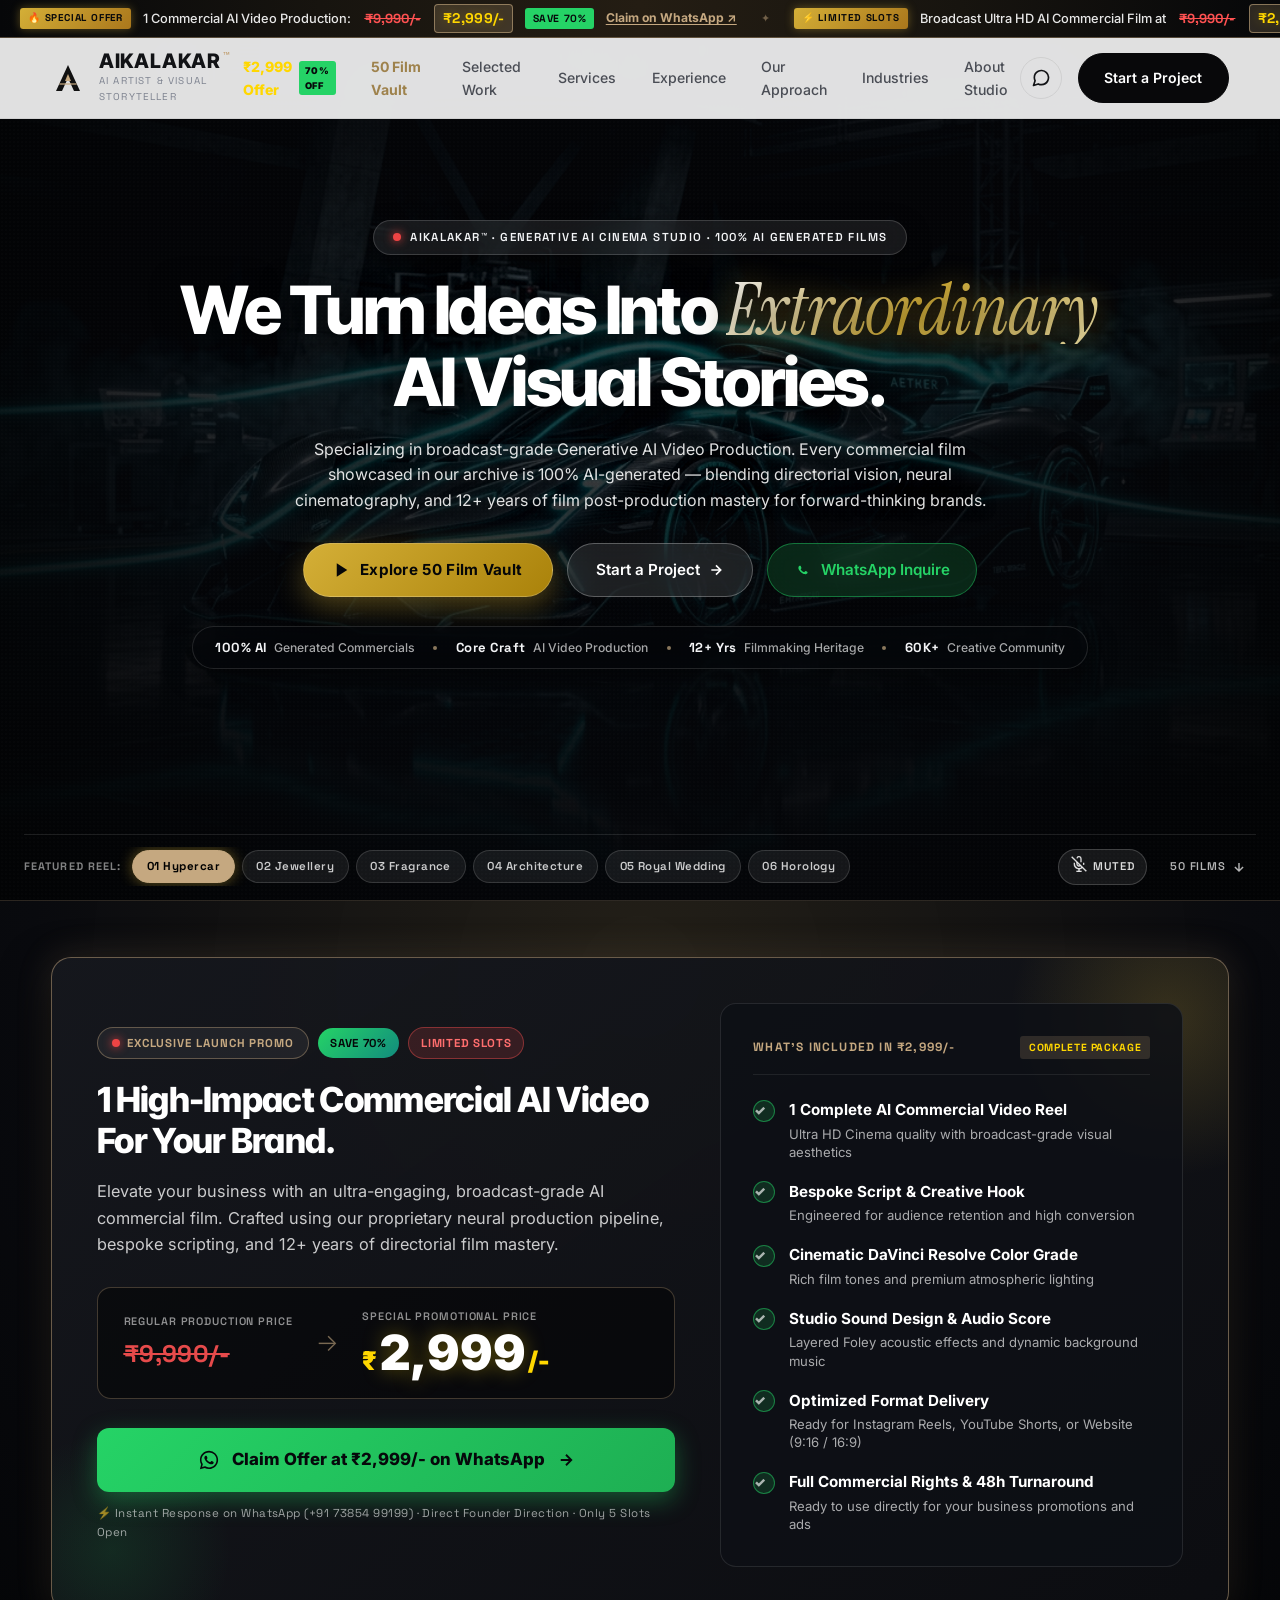
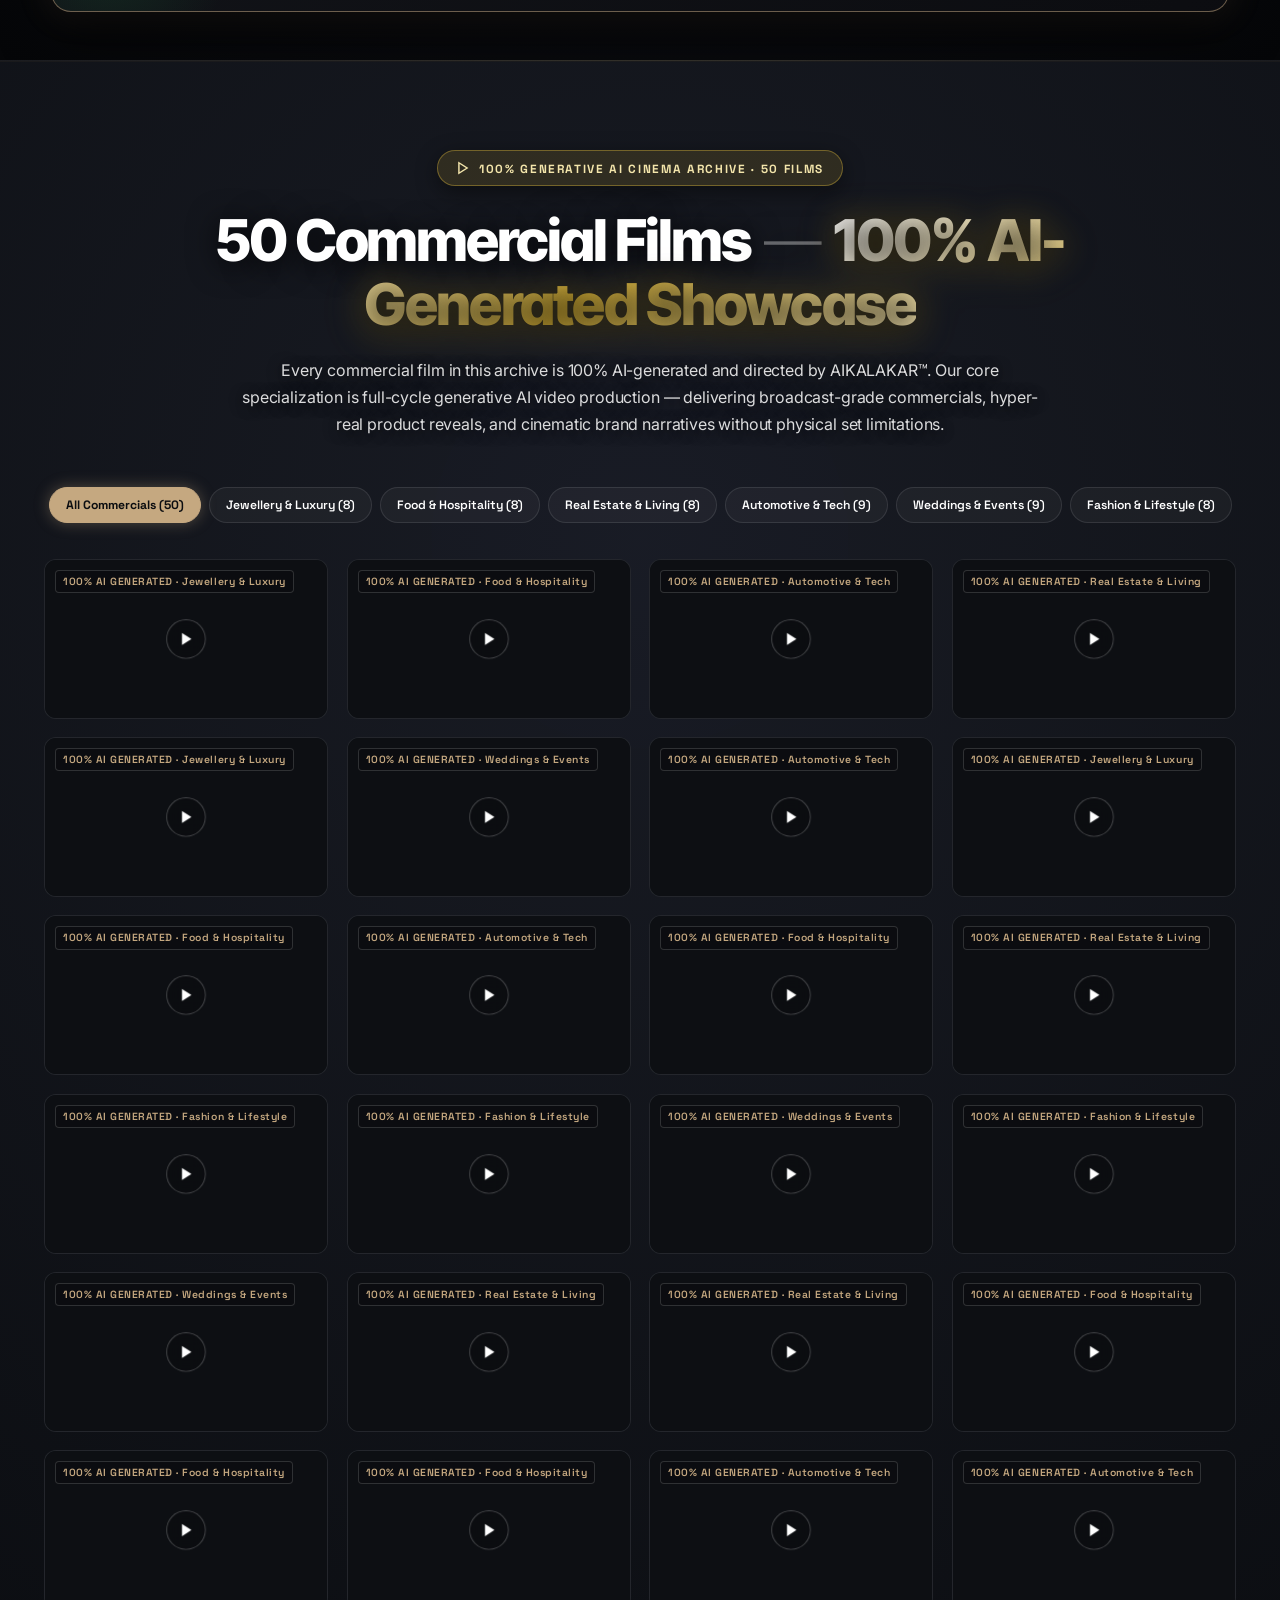
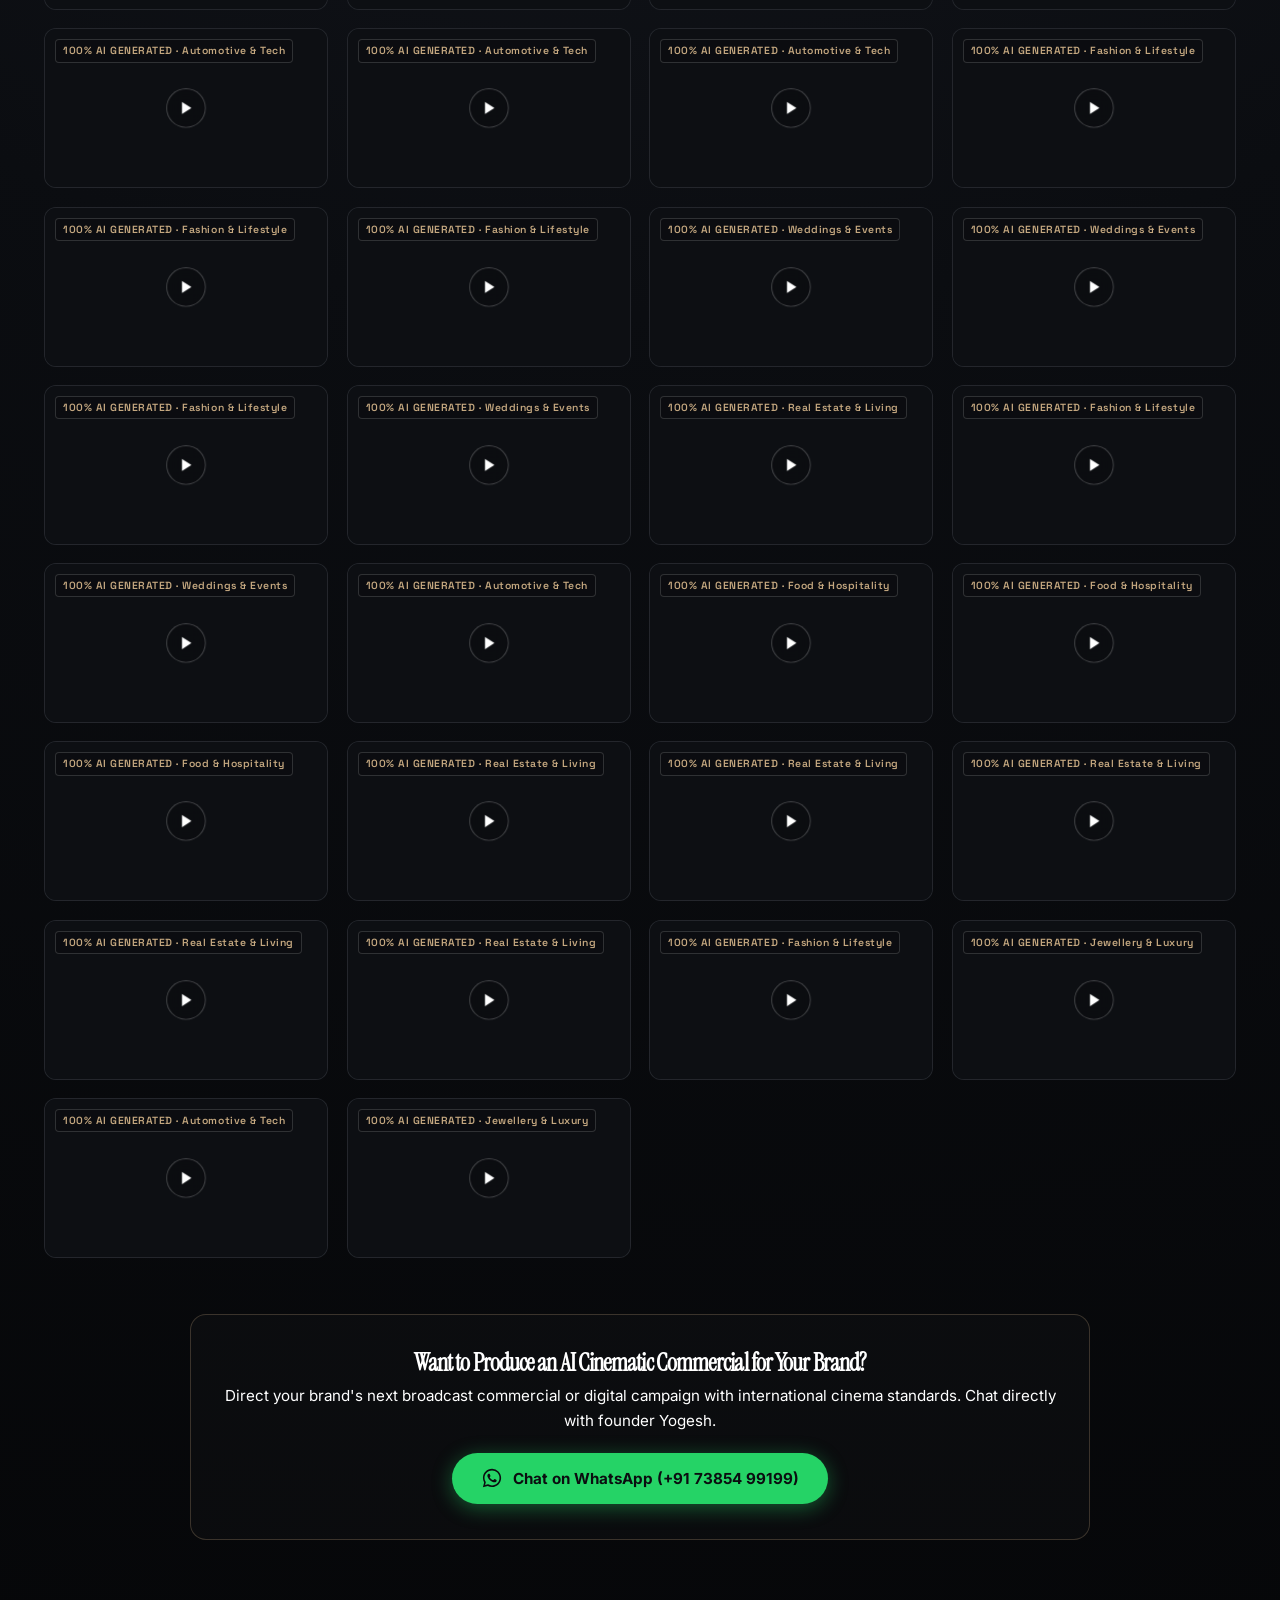
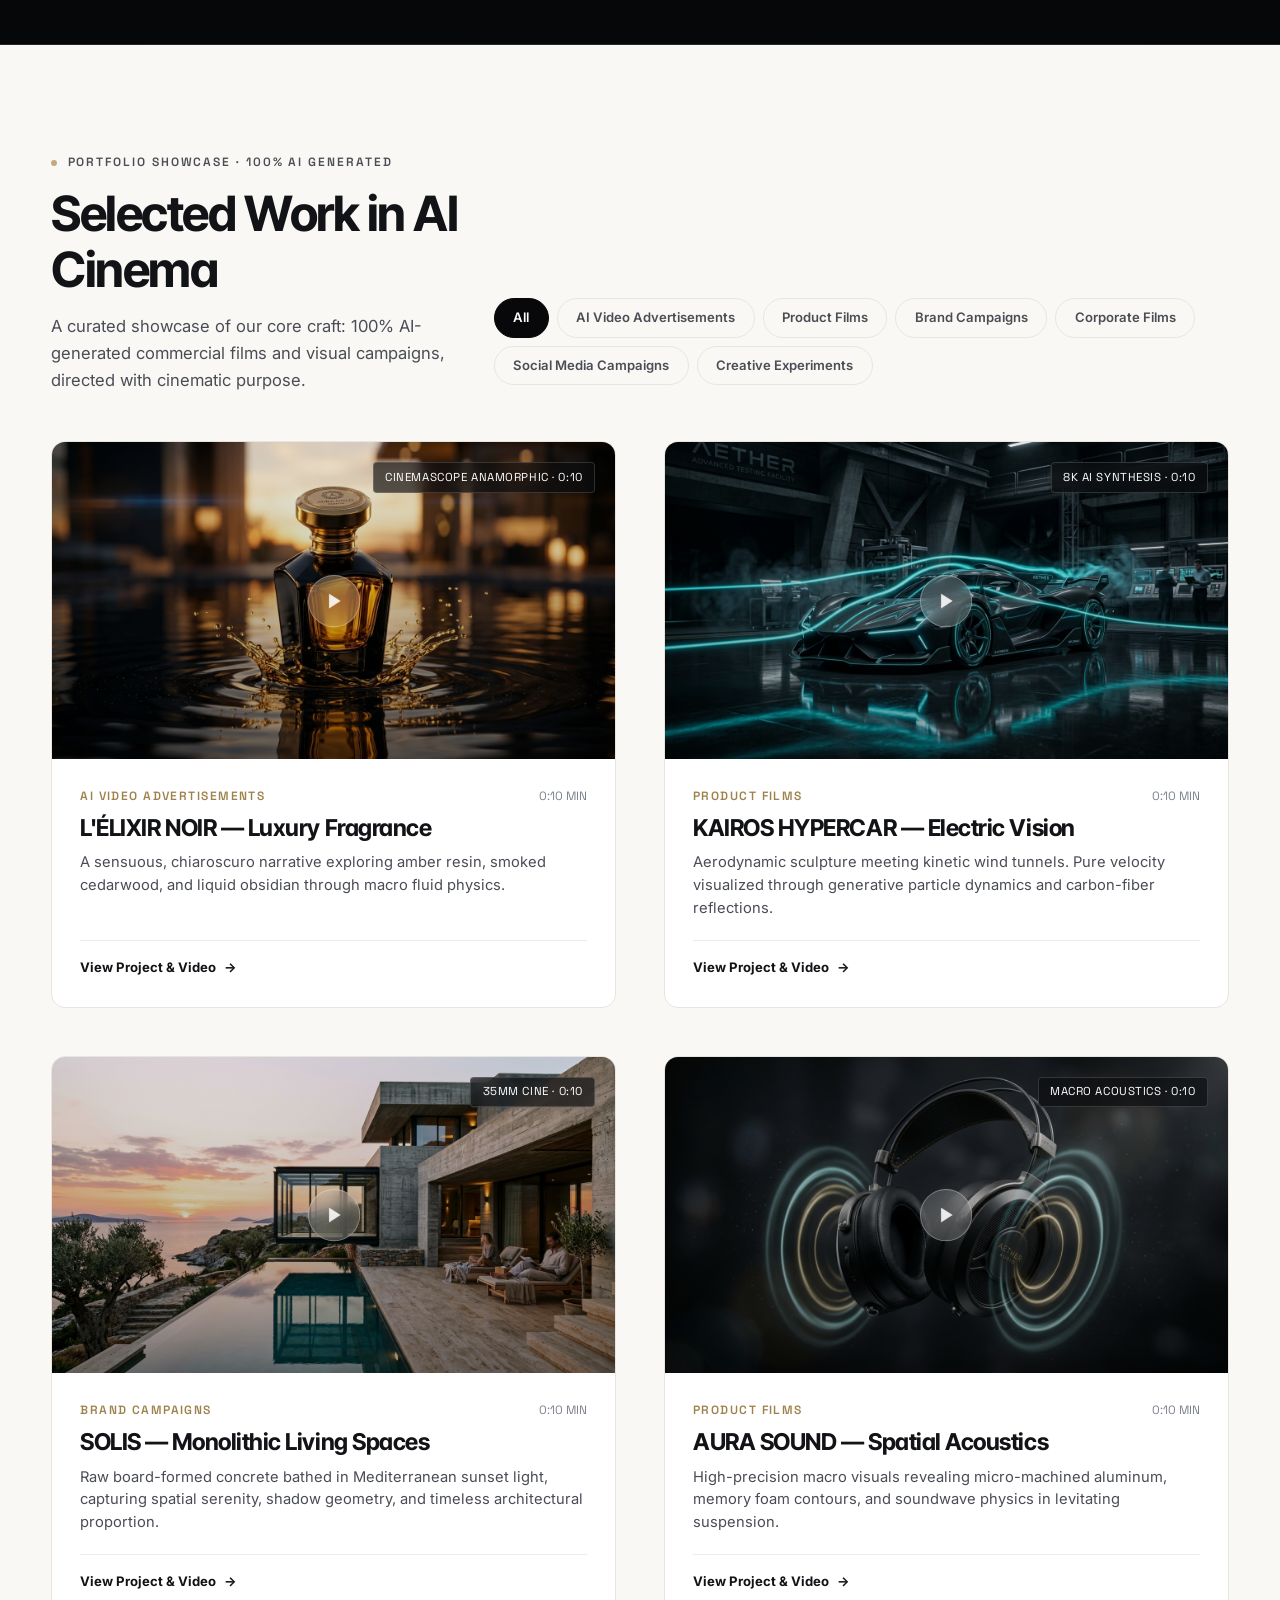
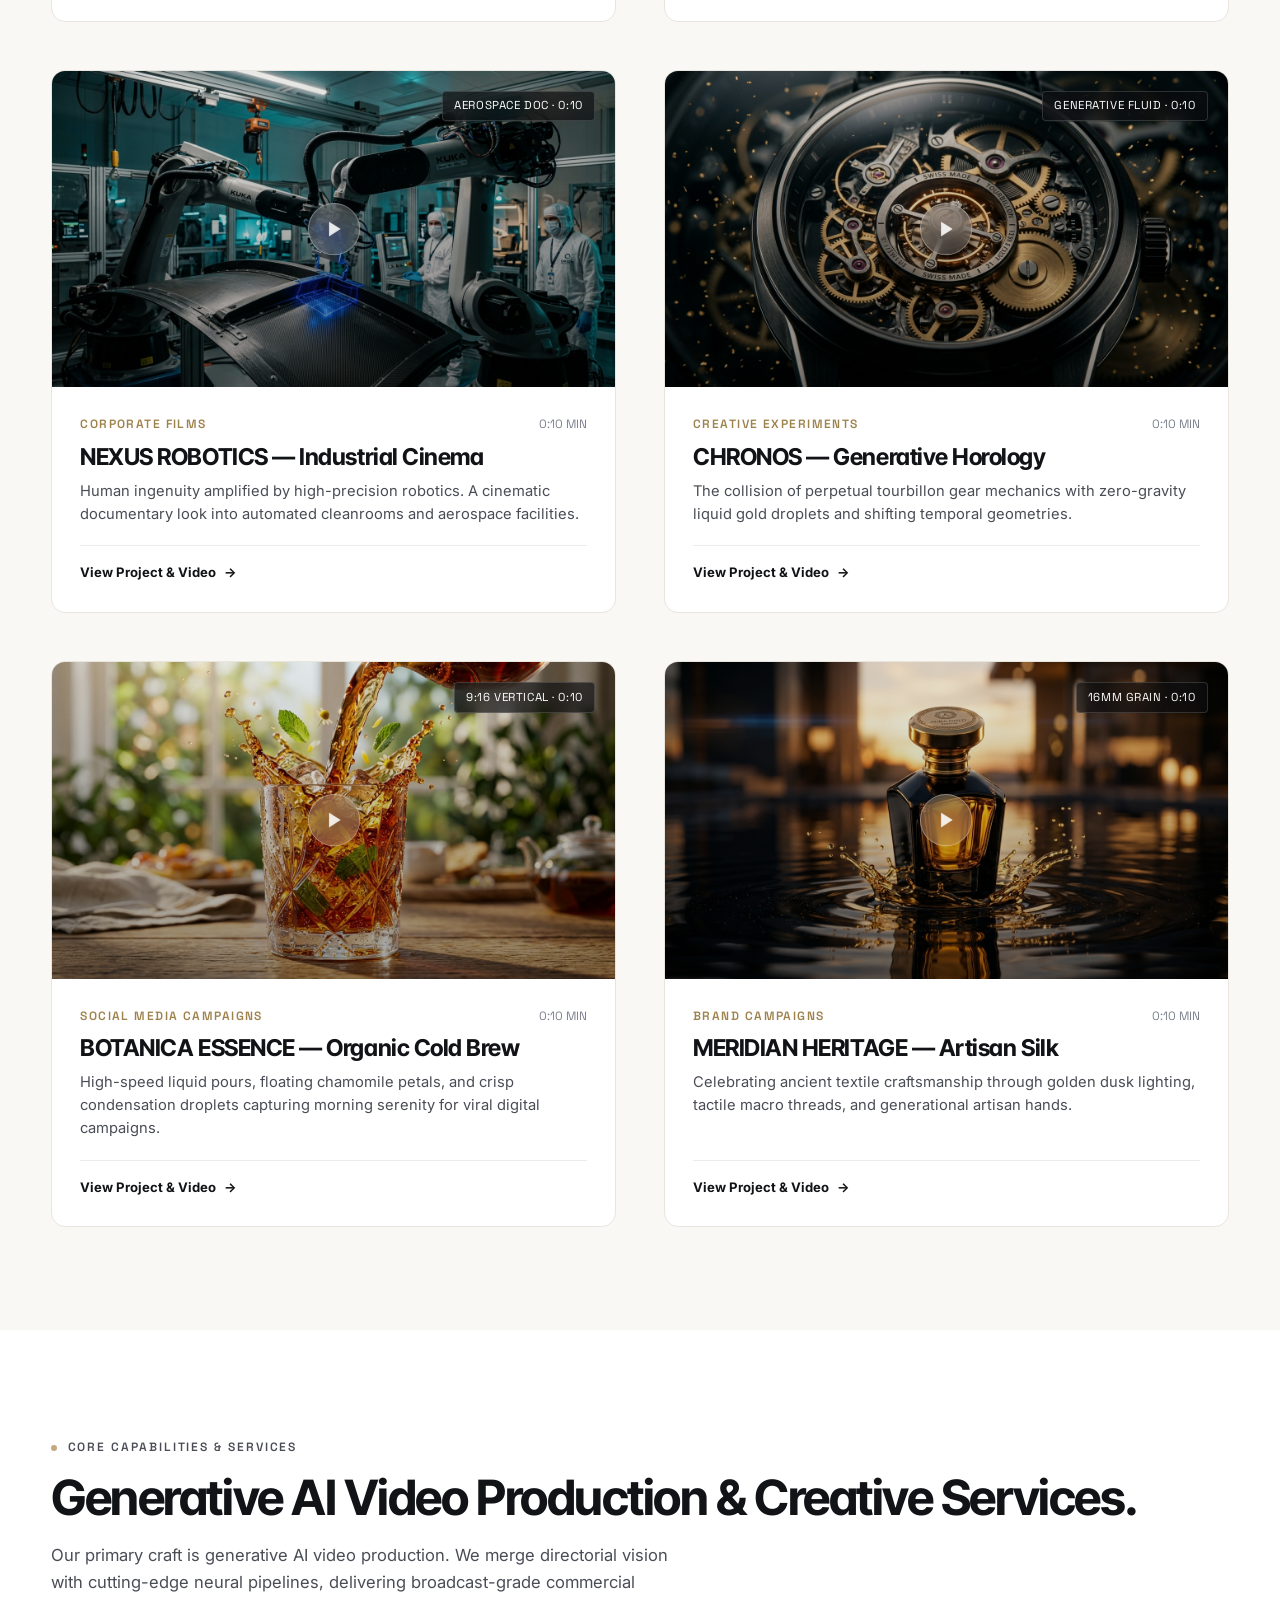
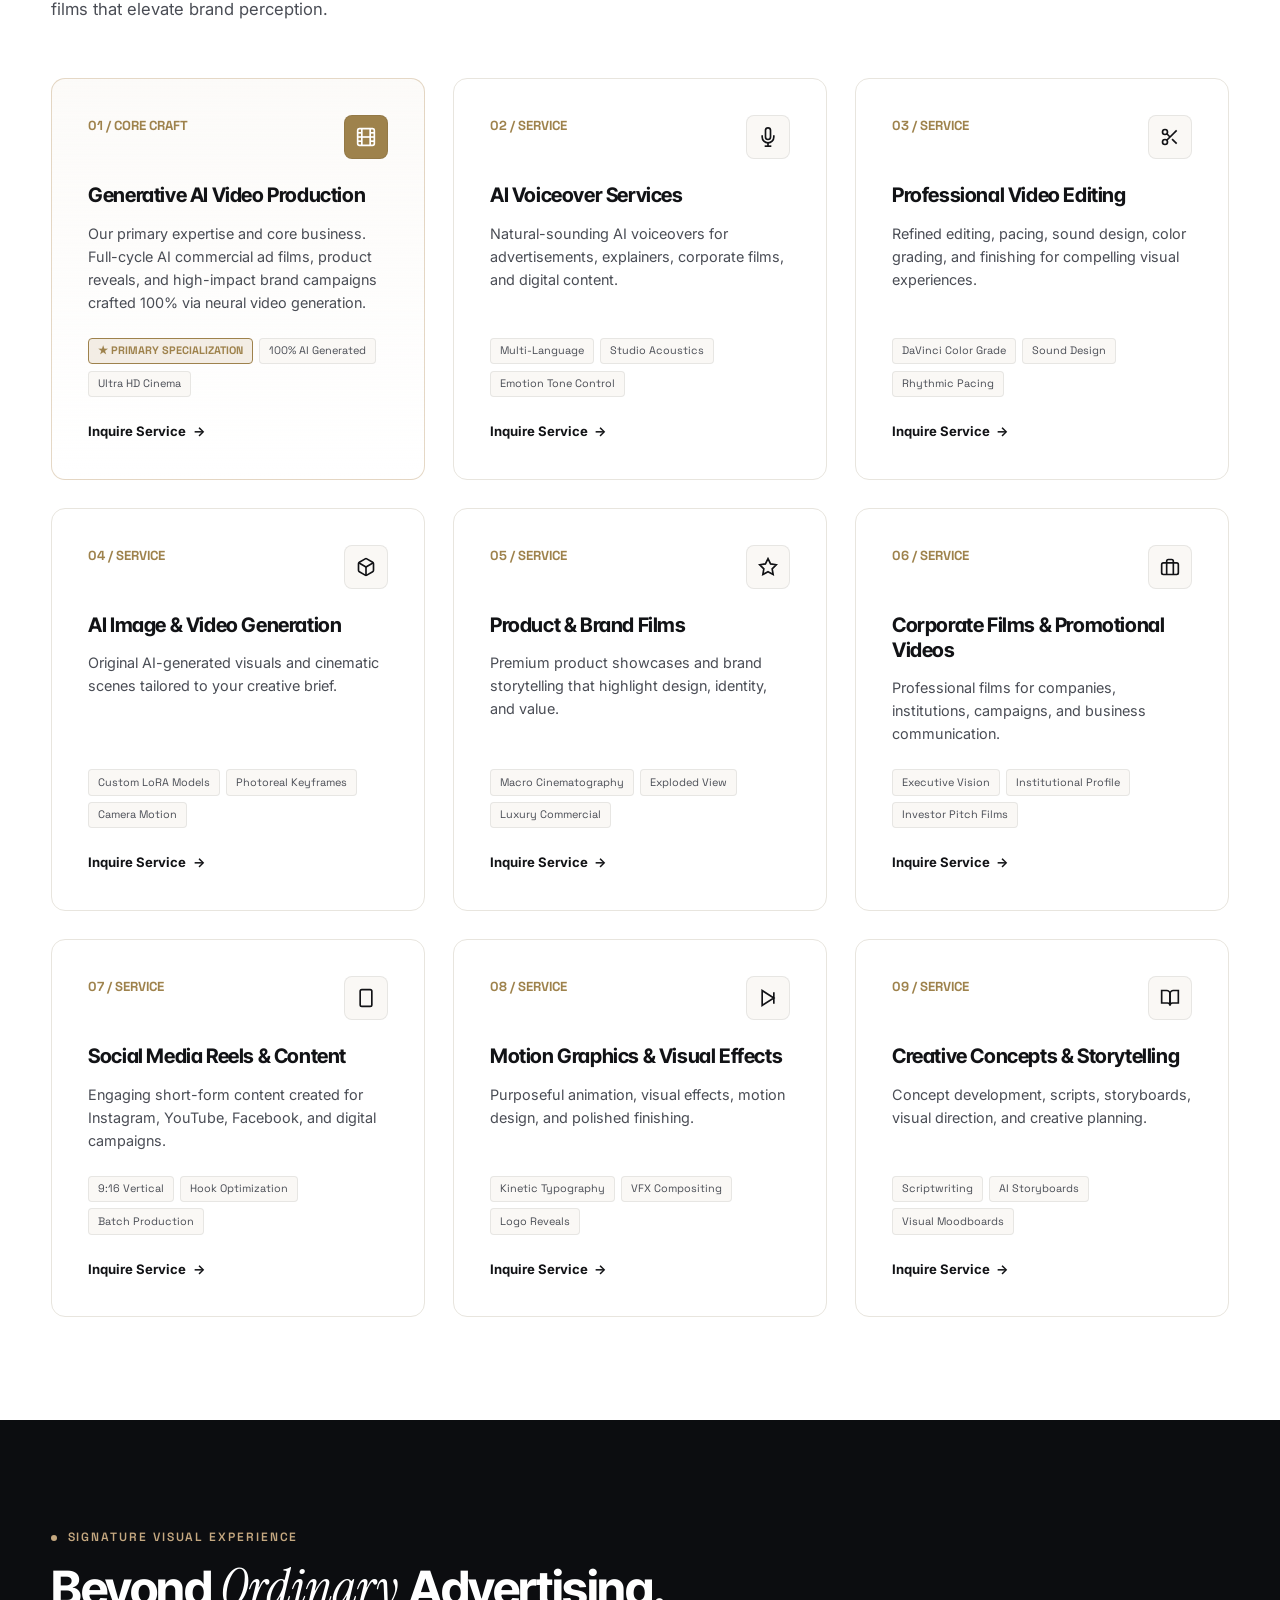
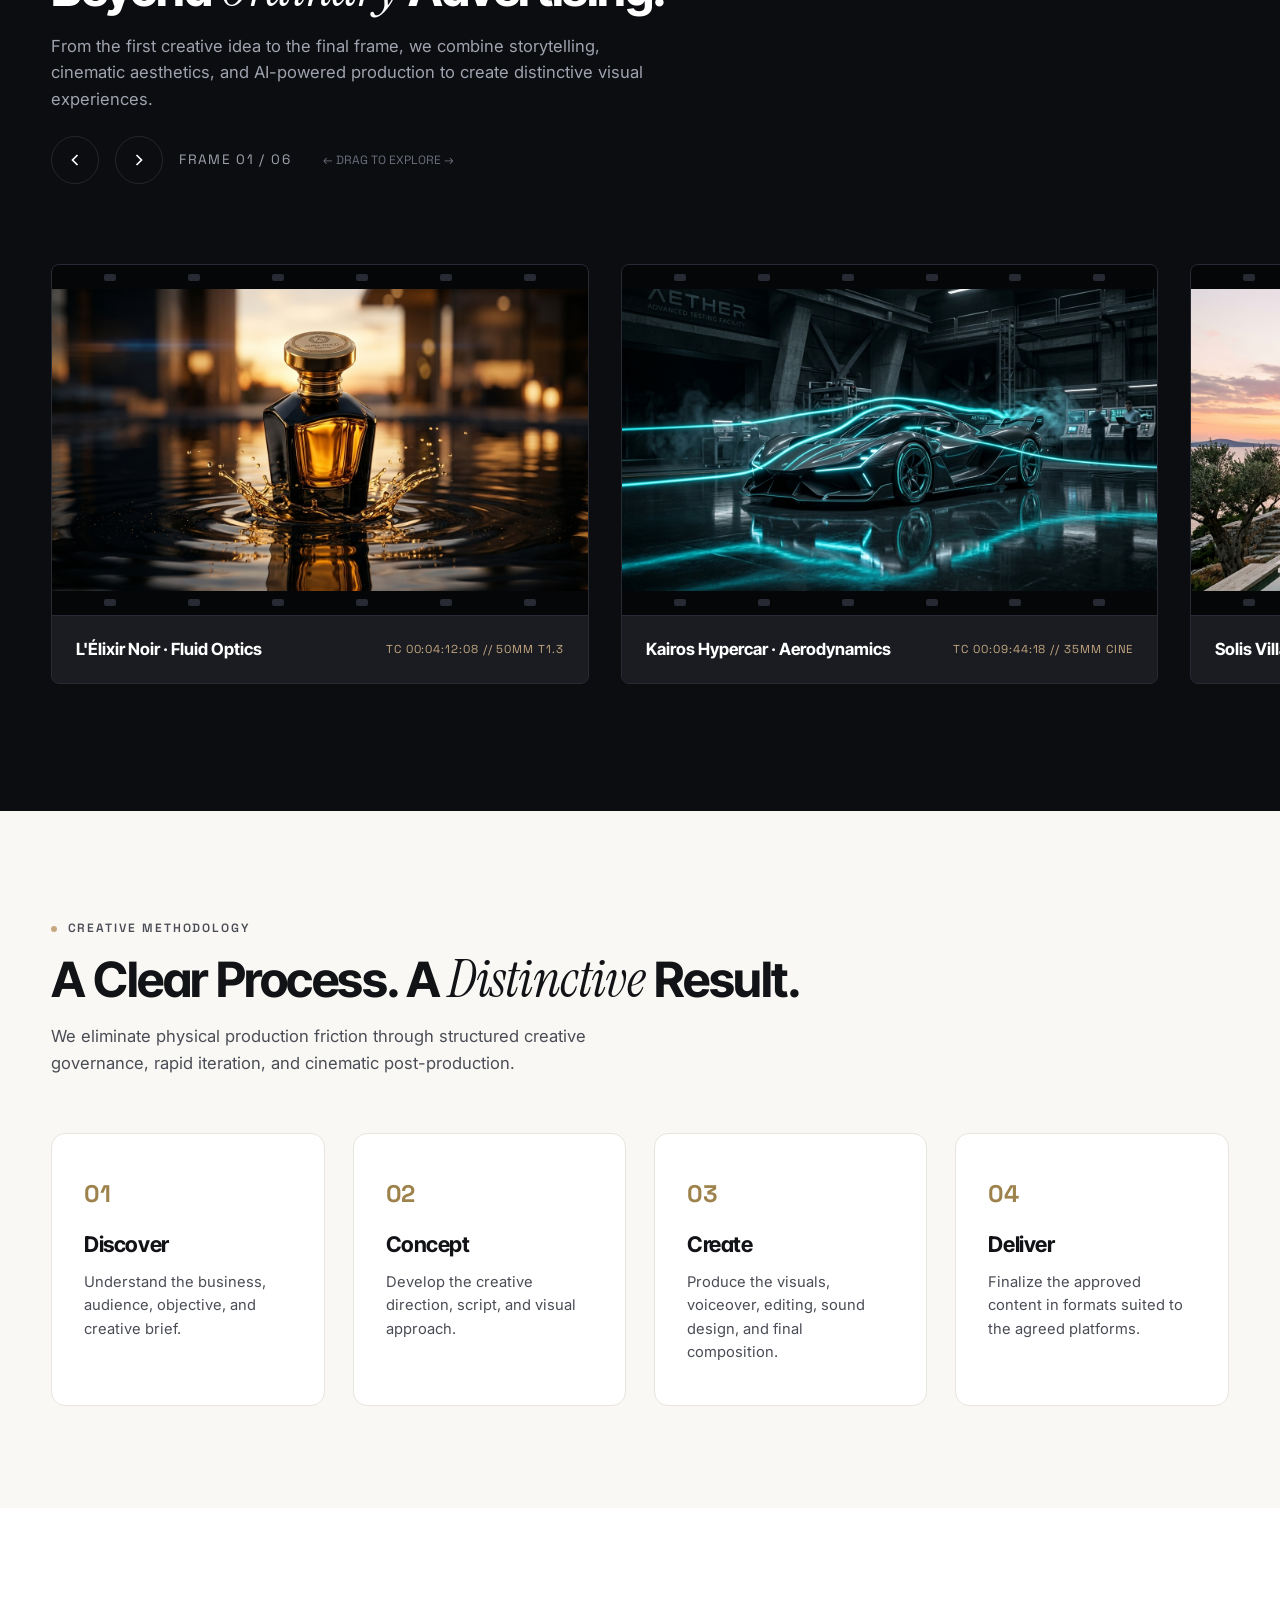
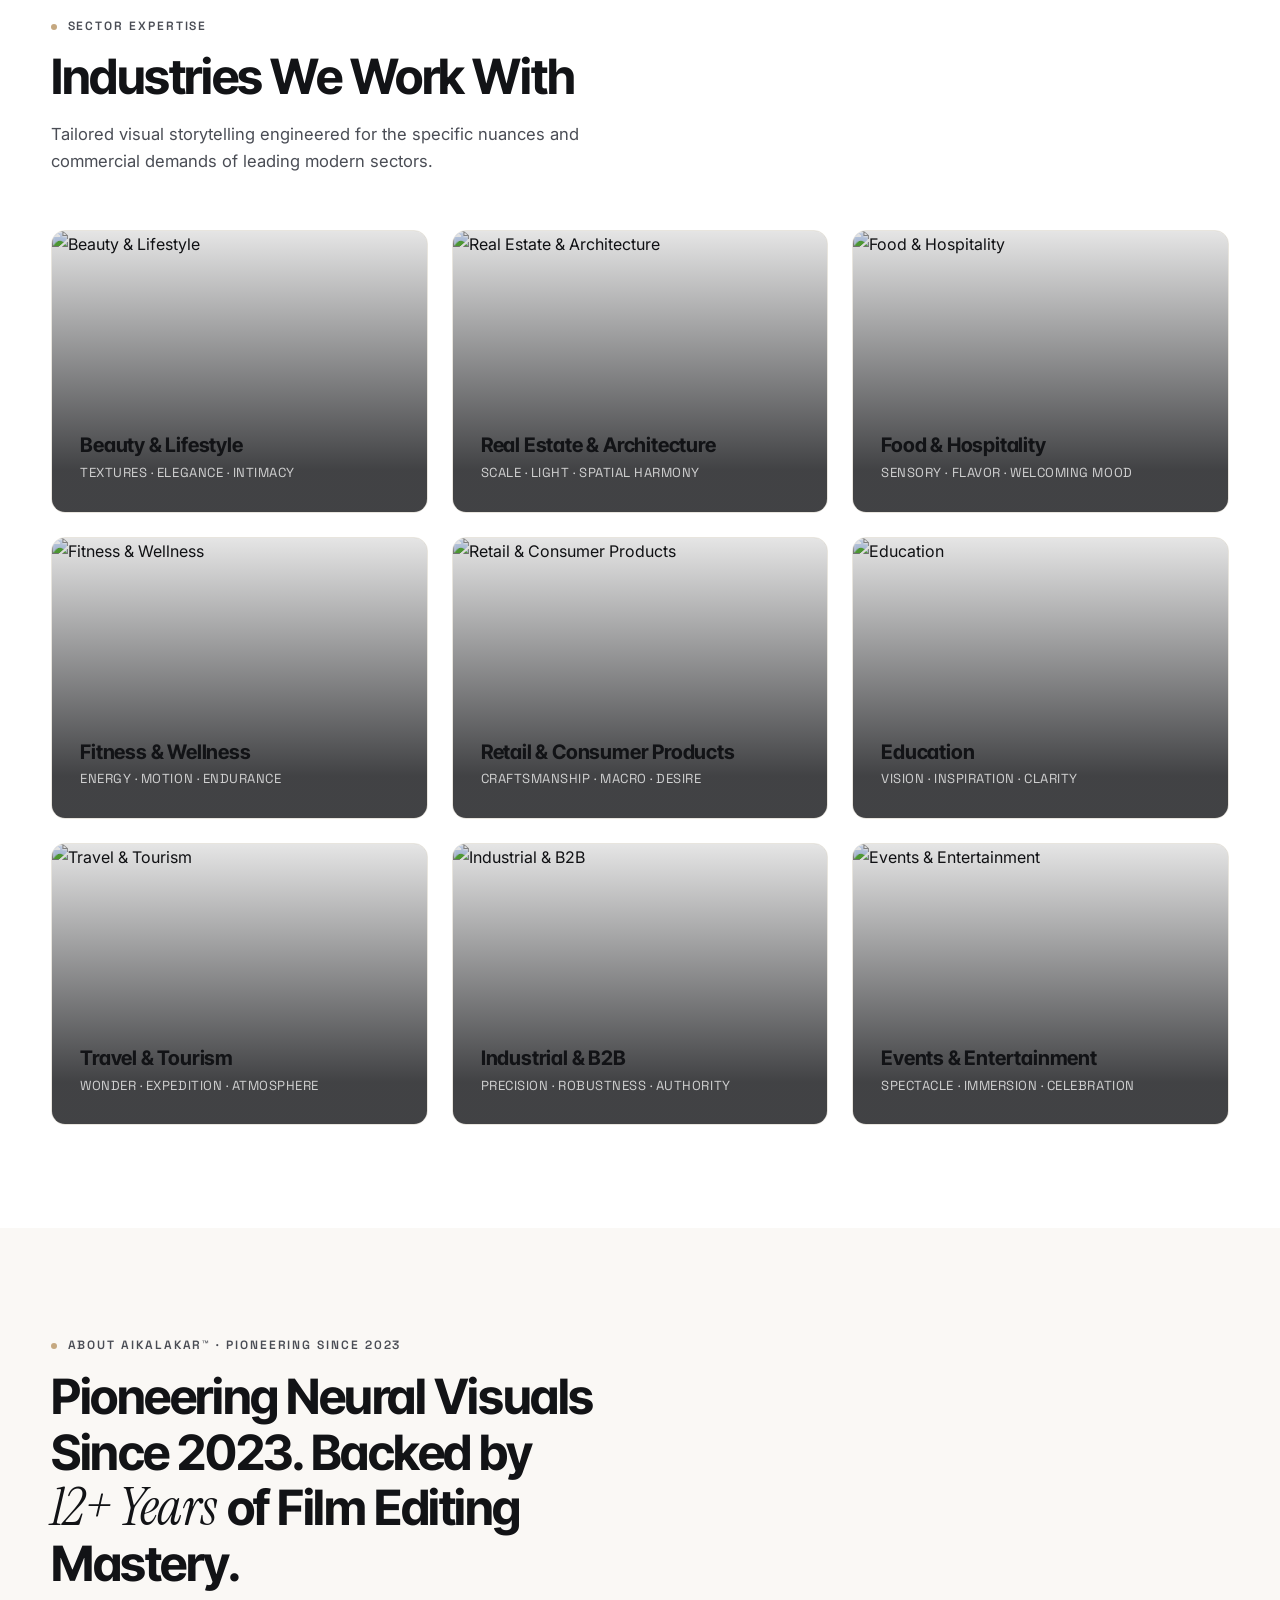
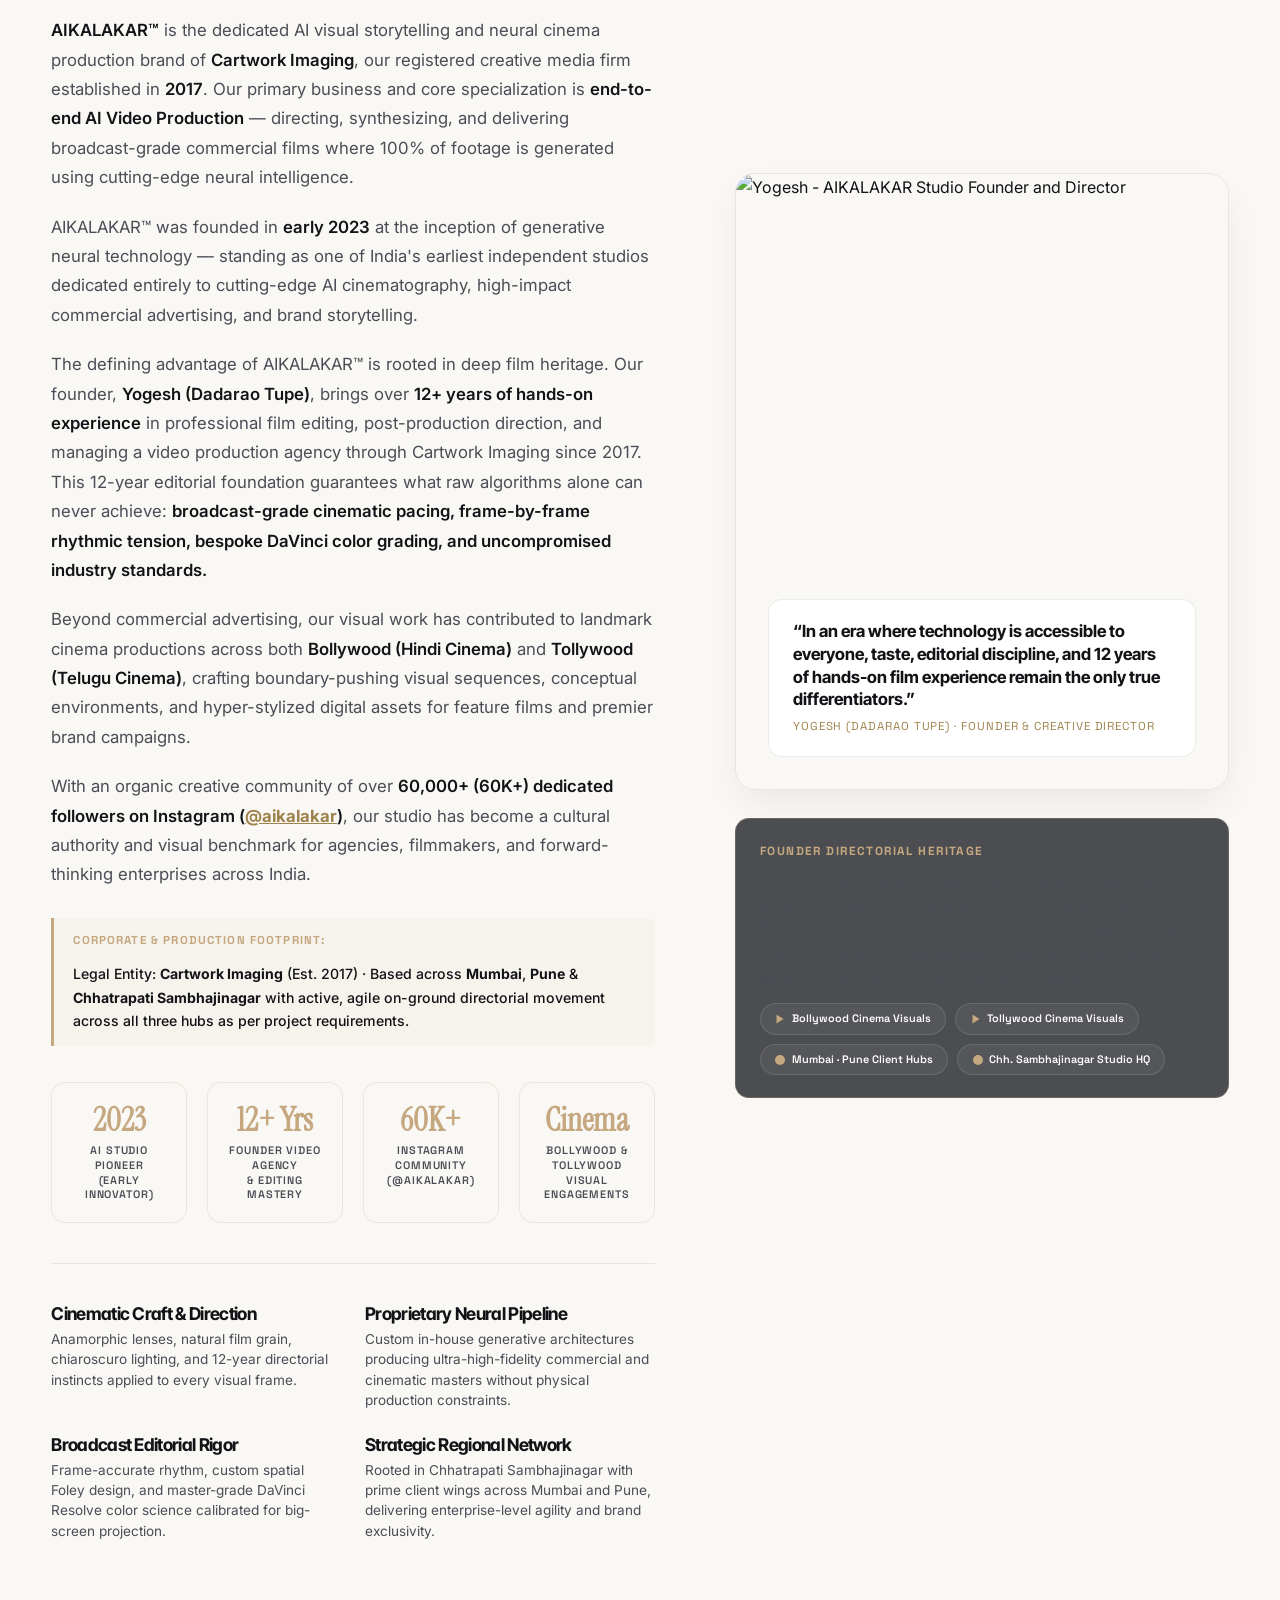
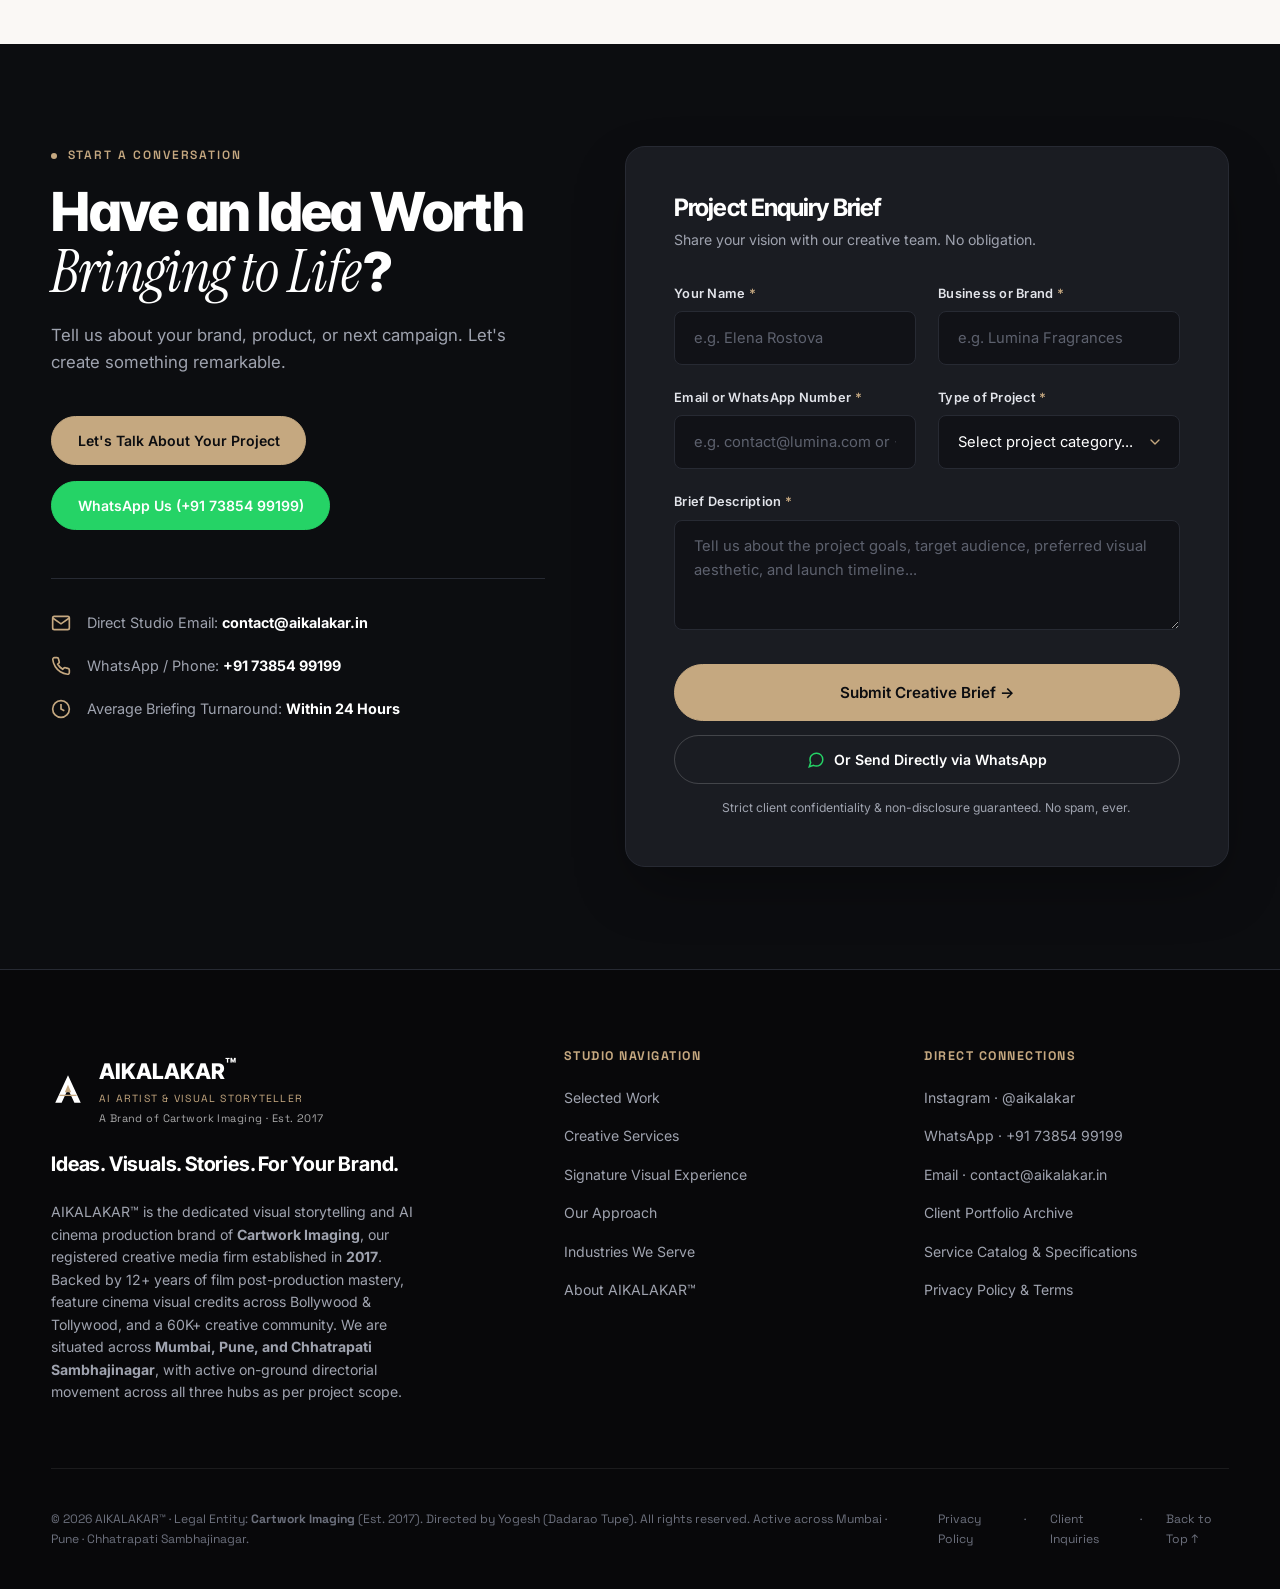
==== commit 46e73277: "Add continuous scrolling promotional offer marquee strip and attention-grabbing launch offer card" ====
--- a/index.html
+++ b/index.html
@@ -74,6 +74,81 @@
        HEADER & NAVIGATION
        ========================================== -->
   <header class="site-header" id="site-header">
+    <!-- ==========================================
+         TOP CONTINUOUS PROMOTIONAL MARQUEE STRIP
+         Infinite Scrolling Offer: ₹2,999/- (Regular ₹9,990/-)
+         ========================================== -->
+    <div class="promo-marquee-strip" id="promo-marquee-strip" aria-label="Limited Launch Promotional Offer">
+      <div class="promo-marquee-track">
+        <!-- Item 1 -->
+        <a href="https://wa.me/917385499199?text=Hello%20Yogesh%20(AIKALAKAR)%2C%20I%20want%20to%20claim%20the%20Promotional%20AI%20Commercial%20Video%20Offer%20at%20Rs.2999%20(Regular%20Rs.9990).%20Please%20reserve%20my%20slot." target="_blank" rel="noopener noreferrer" class="promo-marquee-unit">
+          <span class="promo-badge-pulse">🔥 SPECIAL OFFER</span>
+          <span class="promo-unit-text">1 Commercial AI Video Production:</span>
+          <span class="promo-cut-price"><del>₹9,990/-</del></span>
+          <span class="promo-deal-price">₹2,999/-</span>
+          <span class="promo-save-pill">SAVE 70%</span>
+          <span class="promo-unit-link">Claim on WhatsApp ↗</span>
+        </a>
+        <span class="promo-sep">✦</span>
+
+        <!-- Item 2 -->
+        <a href="https://wa.me/917385499199?text=Hello%20Yogesh%20(AIKALAKAR)%2C%20I%20want%20to%20claim%20the%20Promotional%20AI%20Commercial%20Video%20Offer%20at%20Rs.2999%20(Regular%20Rs.9990).%20Please%20reserve%20my%20slot." target="_blank" rel="noopener noreferrer" class="promo-marquee-unit">
+          <span class="promo-badge-pulse">⚡ LIMITED SLOTS</span>
+          <span class="promo-unit-text">Broadcast Ultra HD AI Commercial Film at</span>
+          <span class="promo-cut-price"><del>₹9,990/-</del></span>
+          <span class="promo-deal-price">₹2,999/-</span>
+          <span class="promo-save-pill">70% OFF</span>
+          <span class="promo-unit-link">Book Now ↗</span>
+        </a>
+        <span class="promo-sep">✦</span>
+
+        <!-- Item 3 -->
+        <a href="https://wa.me/917385499199?text=Hello%20Yogesh%20(AIKALAKAR)%2C%20I%20want%20to%20claim%20the%20Promotional%20AI%20Commercial%20Video%20Offer%20at%20Rs.2999%20(Regular%20Rs.9990).%20Please%20reserve%20my%20slot." target="_blank" rel="noopener noreferrer" class="promo-marquee-unit">
+          <span class="promo-badge-pulse">🎬 DIRECTORIAL PROMO</span>
+          <span class="promo-unit-text">High-Impact Brand Ad Reel:</span>
+          <span class="promo-cut-price"><del>₹9,990/-</del></span>
+          <span class="promo-deal-price">₹2,999/-</span>
+          <span class="promo-save-pill">SAVE 70%</span>
+          <span class="promo-unit-link">Claim on WhatsApp ↗</span>
+        </a>
+        <span class="promo-sep">✦</span>
+
+        <!-- DUPLICATE SET FOR SEAMLESS INFINITE MARQUEE LOOP -->
+        <!-- Item 1 (Dup) -->
+        <a href="https://wa.me/917385499199?text=Hello%20Yogesh%20(AIKALAKAR)%2C%20I%20want%20to%20claim%20the%20Promotional%20AI%20Commercial%20Video%20Offer%20at%20Rs.2999%20(Regular%20Rs.9990).%20Please%20reserve%20my%20slot." target="_blank" rel="noopener noreferrer" class="promo-marquee-unit" aria-hidden="true">
+          <span class="promo-badge-pulse">🔥 SPECIAL OFFER</span>
+          <span class="promo-unit-text">1 Commercial AI Video Production:</span>
+          <span class="promo-cut-price"><del>₹9,990/-</del></span>
+          <span class="promo-deal-price">₹2,999/-</span>
+          <span class="promo-save-pill">SAVE 70%</span>
+          <span class="promo-unit-link">Claim on WhatsApp ↗</span>
+        </a>
+        <span class="promo-sep">✦</span>
+
+        <!-- Item 2 (Dup) -->
+        <a href="https://wa.me/917385499199?text=Hello%20Yogesh%20(AIKALAKAR)%2C%20I%20want%20to%20claim%20the%20Promotional%20AI%20Commercial%20Video%20Offer%20at%20Rs.2999%20(Regular%20Rs.9990).%20Please%20reserve%20my%20slot." target="_blank" rel="noopener noreferrer" class="promo-marquee-unit" aria-hidden="true">
+          <span class="promo-badge-pulse">⚡ LIMITED SLOTS</span>
+          <span class="promo-unit-text">Broadcast Ultra HD AI Commercial Film at</span>
+          <span class="promo-cut-price"><del>₹9,990/-</del></span>
+          <span class="promo-deal-price">₹2,999/-</span>
+          <span class="promo-save-pill">70% OFF</span>
+          <span class="promo-unit-link">Book Now ↗</span>
+        </a>
+        <span class="promo-sep">✦</span>
+
+        <!-- Item 3 (Dup) -->
+        <a href="https://wa.me/917385499199?text=Hello%20Yogesh%20(AIKALAKAR)%2C%20I%20want%20to%20claim%20the%20Promotional%20AI%20Commercial%20Video%20Offer%20at%20Rs.2999%20(Regular%20Rs.9990).%20Please%20reserve%20my%20slot." target="_blank" rel="noopener noreferrer" class="promo-marquee-unit" aria-hidden="true">
+          <span class="promo-badge-pulse">🎬 DIRECTORIAL PROMO</span>
+          <span class="promo-unit-text">High-Impact Brand Ad Reel:</span>
+          <span class="promo-cut-price"><del>₹9,990/-</del></span>
+          <span class="promo-deal-price">₹2,999/-</span>
+          <span class="promo-save-pill">SAVE 70%</span>
+          <span class="promo-unit-link">Claim on WhatsApp ↗</span>
+        </a>
+        <span class="promo-sep">✦</span>
+      </div>
+    </div>
+
     <div class="container">
       <div class="nav-inner">
         <!-- Logo & Wordmark -->
@@ -94,6 +169,10 @@
 
         <!-- Desktop Navigation -->
         <nav class="nav-menu" aria-label="Primary Navigation">
+          <a href="#promotional-offer" class="nav-link" style="color: #ffd700; font-weight: 800; display: inline-flex; align-items: center; gap: 0.35rem;">
+            <span>₹2,999 Offer</span>
+            <span style="background: #25d366; color: #07090b; font-size: 0.58rem; padding: 0.1rem 0.35rem; border-radius: 3px; font-weight: 900; letter-spacing: 0.04em;">70% OFF</span>
+          </a>
           <a href="#vault" class="nav-link" style="color: var(--gold-dark); font-weight: 700;">50 Film Vault</a>
           <a href="#work" class="nav-link">Selected Work</a>
           <a href="#services" class="nav-link">Services</a>
@@ -136,6 +215,10 @@
         <span style="font-family: var(--font-display); font-weight: 800; font-size: 1.2rem;">AIKALAKAR<sup>™</sup></span>
       </div>
       <nav class="mobile-menu-links">
+        <a href="#promotional-offer" class="mobile-menu-link" style="color: #ffd700; font-weight: 800; display: flex; align-items: center; justify-content: space-between;">
+          <span>₹2,999 AI Video Offer 🔥</span>
+          <span style="background: #25d366; color: #080a0d; font-size: 0.65rem; padding: 0.15rem 0.45rem; border-radius: 4px; font-weight: 900;">SAVE 70%</span>
+        </a>
         <a href="#vault" class="mobile-menu-link" style="color: var(--gold-dark);">50 Film Vault (All Works)</a>
         <a href="#work" class="mobile-menu-link">Selected Work</a>
         <a href="#services" class="mobile-menu-link">Creative Services</a>
@@ -257,6 +340,124 @@
             <span>50 FILMS</span>
             <svg width="14" height="14" viewBox="0 0 24 24" fill="none" stroke="currentColor" stroke-width="2.5"><path d="M12 5v14M5 12l7 7 7-7"/></svg>
           </a>
+        </div>
+      </div>
+    </div>
+  </section>
+
+  <!-- ==========================================
+       SECTION 1.2: EXCLUSIVE PROMOTIONAL OFFER POST
+       High-Impact AI Commercial Video for ₹2,999/- (Regular ₹9,990/-)
+       ========================================== -->
+  <section class="promo-offer-section" id="promotional-offer">
+    <div class="container">
+      <div class="promo-offer-card">
+        <div class="promo-card-glow" aria-hidden="true"></div>
+        <div class="promo-card-pattern" aria-hidden="true"></div>
+
+        <div class="promo-offer-grid">
+          <!-- Column 1: Offer Proposition & Deal Pricing -->
+          <div class="promo-offer-left">
+            <div class="promo-badge-row">
+              <span class="promo-live-pill">
+                <span class="pulse-recording-dot"></span>
+                EXCLUSIVE LAUNCH PROMO
+              </span>
+              <span class="promo-save-badge">SAVE 70%</span>
+              <span class="promo-limited-badge">LIMITED SLOTS</span>
+            </div>
+
+            <h2 class="promo-card-headline">
+              1 High-Impact Commercial AI Video For Your Brand.
+            </h2>
+
+            <p class="promo-card-description">
+              Elevate your business with an ultra-engaging, broadcast-grade AI commercial film. Crafted using our proprietary neural production pipeline, bespoke scripting, and 12+ years of directorial film mastery.
+            </p>
+
+            <!-- Striking Price Display Stage -->
+            <div class="promo-price-stage">
+              <div class="promo-price-item promo-price-original">
+                <span class="price-type-label">Regular Production Price</span>
+                <span class="price-slashed-amount"><del>₹9,990/-</del></span>
+              </div>
+              <div class="promo-price-arrow">→</div>
+              <div class="promo-price-item promo-price-deal">
+                <span class="price-type-label">Special Promotional Price</span>
+                <div class="price-hero-amount">
+                  <span class="currency-symbol">₹</span>
+                  <span class="amount-number">2,999</span>
+                  <span class="amount-suffix">/-</span>
+                </div>
+              </div>
+            </div>
+
+            <!-- WhatsApp Direct Conversion CTA Button -->
+            <div class="promo-cta-box">
+              <a href="https://wa.me/917385499199?text=Hello%20Yogesh%20(AIKALAKAR)%2C%20I%20want%20to%20claim%20the%20Promotional%20AI%20Commercial%20Video%20Offer%20at%20Rs.2999%20(Regular%20Rs.9990).%20Please%20reserve%20my%20slot." target="_blank" rel="noopener noreferrer" class="btn-promo-whatsapp">
+                <svg width="22" height="22" viewBox="0 0 24 24" fill="currentColor"><path d="M12.04 2c-5.46 0-9.91 4.45-9.91 9.91 0 1.75.46 3.45 1.32 4.95L2.05 22l5.25-1.38c1.45.79 3.08 1.21 4.74 1.21 5.46 0 9.91-4.45 9.91-9.91 0-2.65-1.03-5.14-2.9-7.01A9.82 9.82 0 0 0 12.04 2zm.01 18.06c-1.48 0-2.93-.4-4.2-1.15l-.3-.18-3.12.82.83-3.04-.2-.31a8.13 8.13 0 0 1-1.25-4.29c0-4.51 3.67-8.18 8.19-8.18 2.19 0 4.24.85 5.79 2.4 1.54 1.55 2.4 3.61 2.4 5.8-.01 4.51-3.68 8.12-8.24 8.12zm4.49-6.13c-.25-.12-1.47-.72-1.7-.81-.23-.08-.39-.12-.56.12-.17.25-.64.81-.79.97-.14.17-.29.19-.54.06-.25-.12-1.05-.39-2-1.23-.74-.66-1.24-1.47-1.38-1.72-.15-.25-.02-.38.11-.51.11-.11.25-.29.37-.43.12-.15.17-.25.25-.42.08-.17.04-.31-.02-.44-.06-.12-.56-1.35-.77-1.85-.2-.48-.41-.42-.56-.43h-.48c-.17 0-.44.06-.66.31-.23.25-.87.85-.87 2.08 0 1.23.89 2.41 1.02 2.58.12.17 1.76 2.68 4.25 3.76.59.26 1.06.41 1.42.53.6.19 1.14.16 1.57.1.48-.07 1.47-.6 1.68-1.18.21-.58.21-1.07.15-1.18-.06-.11-.23-.17-.48-.3z"/></svg>
+                <span>Claim Offer at ₹2,999/- on WhatsApp</span>
+                <svg width="18" height="18" viewBox="0 0 24 24" fill="none" stroke="currentColor" stroke-width="2.5"><path d="M5 12h14M12 5l7 7-7 7"/></svg>
+              </a>
+              <div class="promo-micro-trust">
+                <span>⚡ Instant Response on WhatsApp (+91 73854 99199) · Direct Founder Direction · Only 5 Slots Open</span>
+              </div>
+            </div>
+          </div>
+
+          <!-- Column 2: What is Included in this ₹2,999 Package -->
+          <div class="promo-offer-right">
+            <div class="promo-deliverables-card">
+              <div class="deliverables-header">
+                <span class="deliverables-title">WHAT'S INCLUDED IN ₹2,999/-</span>
+                <span class="deliverables-badge">COMPLETE PACKAGE</span>
+              </div>
+              <ul class="deliverables-list">
+                <li>
+                  <span class="check-icon">✓</span>
+                  <div>
+                    <strong>1 Complete AI Commercial Video Reel</strong>
+                    <span>Ultra HD Cinema quality with broadcast-grade visual aesthetics</span>
+                  </div>
+                </li>
+                <li>
+                  <span class="check-icon">✓</span>
+                  <div>
+                    <strong>Bespoke Script &amp; Creative Hook</strong>
+                    <span>Engineered for audience retention and high conversion</span>
+                  </div>
+                </li>
+                <li>
+                  <span class="check-icon">✓</span>
+                  <div>
+                    <strong>Cinematic DaVinci Resolve Color Grade</strong>
+                    <span>Rich film tones and premium atmospheric lighting</span>
+                  </div>
+                </li>
+                <li>
+                  <span class="check-icon">✓</span>
+                  <div>
+                    <strong>Studio Sound Design &amp; Audio Score</strong>
+                    <span>Layered Foley acoustic effects and dynamic background music</span>
+                  </div>
+                </li>
+                <li>
+                  <span class="check-icon">✓</span>
+                  <div>
+                    <strong>Optimized Format Delivery</strong>
+                    <span>Ready for Instagram Reels, YouTube Shorts, or Website (9:16 / 16:9)</span>
+                  </div>
+                </li>
+                <li>
+                  <span class="check-icon">✓</span>
+                  <div>
+                    <strong>Full Commercial Rights &amp; 48h Turnaround</strong>
+                    <span>Ready to use directly for your business promotions and ads</span>
+                  </div>
+                </li>
+              </ul>
+            </div>
+          </div>
         </div>
       </div>
     </div>
--- a/css/style.css
+++ b/css/style.css
@@ -536,7 +536,7 @@
   background-color: #060709;
   color: #ffffff;
   overflow: hidden;
-  padding-top: calc(72px + clamp(0.75rem, 2vh, 1.75rem));
+  padding-top: calc(108px + clamp(0.75rem, 2vh, 1.75rem));
   padding-bottom: clamp(0.75rem, 1.5vh, 1.25rem);
   box-sizing: border-box;
 }
@@ -938,7 +938,7 @@
 
 @media (max-width: 640px) {
   .hero-section.hero-fullscreen-video {
-    padding-top: calc(68px + 1rem);
+    padding-top: calc(105px + 1rem);
     padding-bottom: 0.85rem;
   }
 
@@ -3476,3 +3476,444 @@
 .cinema-tag-badge svg {
   color: var(--gold-accent);
 }
+
+/* ==========================================================================
+   26. TOP CONTINUOUS SCROLLING PROMOTIONAL MARQUEE STRIP
+   ========================================================================== */
+.promo-marquee-strip {
+  width: 100%;
+  overflow: hidden;
+  background: #08090c;
+  background: linear-gradient(90deg, #060709 0%, #17140f 25%, #241d13 50%, #17140f 75%, #060709 100%);
+  border-bottom: 1px solid rgba(197, 168, 128, 0.4);
+  height: 38px;
+  display: flex;
+  align-items: center;
+  position: relative;
+  z-index: 1005;
+}
+
+.promo-marquee-track {
+  display: inline-flex;
+  align-items: center;
+  white-space: nowrap;
+  animation: promoMarqueeAnim 26s linear infinite;
+  will-change: transform;
+}
+
+.promo-marquee-strip:hover .promo-marquee-track {
+  animation-play-state: paused;
+}
+
+@keyframes promoMarqueeAnim {
+  0% {
+    transform: translate3d(0, 0, 0);
+  }
+  100% {
+    transform: translate3d(-50%, 0, 0);
+  }
+}
+
+.promo-marquee-unit {
+  display: inline-flex;
+  align-items: center;
+  gap: 0.75rem;
+  padding: 0 1.25rem;
+  text-decoration: none;
+  font-family: var(--font-body);
+  font-size: 0.8rem;
+  color: #f5f3ef;
+  transition: opacity 0.2s ease;
+}
+
+.promo-marquee-unit:hover {
+  opacity: 0.9;
+}
+
+.promo-badge-pulse {
+  background: linear-gradient(135deg, #d4af37 0%, #aa771c 100%);
+  color: #08090b;
+  font-family: var(--font-mono);
+  font-size: 0.62rem;
+  font-weight: 800;
+  padding: 0.15rem 0.5rem;
+  border-radius: 3px;
+  letter-spacing: 0.08em;
+  text-transform: uppercase;
+  display: inline-flex;
+  align-items: center;
+  gap: 0.25rem;
+  box-shadow: 0 0 10px rgba(212, 175, 55, 0.4);
+}
+
+.promo-unit-text {
+  font-weight: 500;
+  color: rgba(255, 255, 255, 0.9);
+}
+
+.promo-cut-price {
+  color: #ff5252;
+  text-decoration: line-through;
+  font-weight: 700;
+  font-family: var(--font-mono);
+  font-size: 0.82rem;
+  padding: 0 0.1rem;
+}
+
+.promo-deal-price {
+  color: #ffd700;
+  background: rgba(197, 168, 128, 0.2);
+  border: 1px solid rgba(197, 168, 128, 0.6);
+  padding: 0.12rem 0.5rem;
+  border-radius: 4px;
+  font-weight: 800;
+  font-family: var(--font-mono);
+  font-size: 0.88rem;
+  letter-spacing: 0.02em;
+  text-shadow: 0 0 12px rgba(255, 215, 0, 0.3);
+}
+
+.promo-save-pill {
+  background: #25d366;
+  color: #07090b;
+  font-family: var(--font-mono);
+  font-weight: 800;
+  font-size: 0.65rem;
+  padding: 0.12rem 0.45rem;
+  border-radius: 3px;
+  letter-spacing: 0.06em;
+}
+
+.promo-unit-link {
+  color: #c5a880;
+  font-weight: 700;
+  font-size: 0.76rem;
+  text-decoration: underline;
+  text-underline-offset: 2px;
+}
+
+.promo-sep {
+  color: rgba(197, 168, 128, 0.5);
+  font-size: 0.7rem;
+  margin: 0 0.25rem;
+}
+
+/* ==========================================================================
+   27. ATTENTION-GRABBING PROMOTIONAL OFFER POST / SECTION
+   ========================================================================== */
+.promo-offer-section {
+  padding: 3.5rem 0 3rem 0;
+  background: #08090d;
+  background: radial-gradient(circle at 50% 10%, rgba(32, 28, 20, 0.98) 0%, #090a0e 65%, #050608 100%);
+  position: relative;
+  border-top: 1px solid rgba(197, 168, 128, 0.2);
+  border-bottom: 1px solid rgba(255, 255, 255, 0.08);
+  overflow: hidden;
+}
+
+.promo-offer-card {
+  position: relative;
+  background: linear-gradient(145deg, rgba(22, 24, 30, 0.95) 0%, rgba(12, 13, 17, 0.98) 100%);
+  border: 1.5px solid rgba(197, 168, 128, 0.5);
+  box-shadow: 0 20px 50px rgba(0, 0, 0, 0.65), 0 0 35px rgba(197, 168, 128, 0.18);
+  border-radius: 20px;
+  padding: clamp(1.75rem, 3.5vw, 3.25rem);
+  overflow: hidden;
+}
+
+.promo-card-glow {
+  position: absolute;
+  top: -100px;
+  right: -100px;
+  width: 320px;
+  height: 320px;
+  background: radial-gradient(circle, rgba(212, 175, 55, 0.2) 0%, transparent 70%);
+  border-radius: 50%;
+  pointer-events: none;
+}
+
+.promo-card-pattern {
+  position: absolute;
+  bottom: -60px;
+  left: -60px;
+  width: 240px;
+  height: 240px;
+  background: radial-gradient(circle, rgba(37, 211, 102, 0.12) 0%, transparent 70%);
+  border-radius: 50%;
+  pointer-events: none;
+}
+
+.promo-offer-grid {
+  display: grid;
+  grid-template-columns: 1.25fr 1fr;
+  gap: clamp(2rem, 3.5vw, 3.5rem);
+  align-items: center;
+  position: relative;
+  z-index: 2;
+}
+
+@media (max-width: 960px) {
+  .promo-offer-grid {
+    grid-template-columns: 1fr;
+    gap: 2.25rem;
+  }
+}
+
+.promo-badge-row {
+  display: flex;
+  flex-wrap: wrap;
+  align-items: center;
+  gap: 0.6rem;
+  margin-bottom: 1.2rem;
+}
+
+.promo-live-pill {
+  display: inline-flex;
+  align-items: center;
+  gap: 0.45rem;
+  padding: 0.35rem 0.85rem;
+  background: rgba(255, 255, 255, 0.06);
+  border: 1px solid rgba(197, 168, 128, 0.4);
+  border-radius: var(--radius-pill);
+  font-family: var(--font-mono);
+  font-size: 0.72rem;
+  font-weight: 700;
+  color: var(--gold-accent);
+  letter-spacing: 0.08em;
+  text-transform: uppercase;
+}
+
+.promo-save-badge {
+  background: linear-gradient(135deg, #25d366 0%, #128c7e 100%);
+  color: #050709;
+  font-family: var(--font-mono);
+  font-size: 0.72rem;
+  font-weight: 900;
+  padding: 0.35rem 0.75rem;
+  border-radius: var(--radius-pill);
+  letter-spacing: 0.06em;
+}
+
+.promo-limited-badge {
+  background: rgba(255, 82, 82, 0.15);
+  border: 1px solid rgba(255, 82, 82, 0.4);
+  color: #ff6e6e;
+  font-family: var(--font-mono);
+  font-size: 0.72rem;
+  font-weight: 700;
+  padding: 0.35rem 0.75rem;
+  border-radius: var(--radius-pill);
+  letter-spacing: 0.06em;
+}
+
+.promo-card-headline {
+  font-family: var(--font-display);
+  font-size: clamp(1.8rem, 2.7vw, 2.5rem);
+  font-weight: 800;
+  line-height: 1.2;
+  letter-spacing: -0.02em;
+  color: #ffffff;
+  margin-bottom: 1rem;
+}
+
+.promo-card-description {
+  font-size: 1.02rem;
+  line-height: 1.65;
+  color: rgba(255, 255, 255, 0.78);
+  margin-bottom: 1.8rem;
+  max-width: 580px;
+}
+
+/* Slashed Price Box */
+.promo-price-stage {
+  display: flex;
+  align-items: center;
+  gap: 1.5rem;
+  padding: 1.25rem 1.6rem;
+  background: rgba(0, 0, 0, 0.45);
+  border: 1px solid rgba(197, 168, 128, 0.3);
+  border-radius: 14px;
+  margin-bottom: 1.8rem;
+  flex-wrap: wrap;
+}
+
+.promo-price-item {
+  display: flex;
+  flex-direction: column;
+}
+
+.price-type-label {
+  font-family: var(--font-mono);
+  font-size: 0.68rem;
+  font-weight: 600;
+  letter-spacing: 0.08em;
+  text-transform: uppercase;
+  color: rgba(255, 255, 255, 0.55);
+  margin-bottom: 0.2rem;
+}
+
+.price-slashed-amount {
+  font-family: var(--font-mono);
+  font-size: 1.5rem;
+  font-weight: 800;
+  color: #ff5252;
+  text-decoration: line-through;
+  opacity: 0.9;
+  letter-spacing: 0.02em;
+}
+
+.promo-price-arrow {
+  font-size: 1.5rem;
+  color: rgba(197, 168, 128, 0.6);
+  font-weight: 300;
+}
+
+.price-hero-amount {
+  display: flex;
+  align-items: baseline;
+  color: #ffd700;
+  font-family: var(--font-display);
+  font-weight: 900;
+  line-height: 1;
+}
+
+.price-hero-amount .currency-symbol {
+  font-size: 1.6rem;
+  margin-right: 0.15rem;
+  color: #ffd700;
+}
+
+.price-hero-amount .amount-number {
+  font-size: clamp(2.4rem, 3.8vw, 3.2rem);
+  color: #ffffff;
+  text-shadow: 0 0 20px rgba(255, 215, 0, 0.35);
+}
+
+.price-hero-amount .amount-suffix {
+  font-size: 1.6rem;
+  color: #ffd700;
+  margin-left: 0.15rem;
+}
+
+/* Call to Action */
+.promo-cta-box {
+  display: flex;
+  flex-direction: column;
+  gap: 0.75rem;
+}
+
+.btn-promo-whatsapp {
+  display: inline-flex;
+  align-items: center;
+  justify-content: center;
+  gap: 0.75rem;
+  padding: 1.15rem 2rem;
+  background: linear-gradient(135deg, #25d366 0%, #1eaf53 100%);
+  color: #06080b !important;
+  font-family: var(--font-body);
+  font-size: 1.05rem;
+  font-weight: 800;
+  border-radius: 12px;
+  text-decoration: none;
+  box-shadow: 0 8px 24px rgba(37, 211, 102, 0.35);
+  transition: all 0.25s ease;
+  border: none;
+  cursor: pointer;
+}
+
+.btn-promo-whatsapp:hover {
+  transform: translateY(-2px);
+  box-shadow: 0 12px 32px rgba(37, 211, 102, 0.5);
+  background: linear-gradient(135deg, #2ae06d 0%, #22bb59 100%);
+}
+
+.promo-micro-trust {
+  font-family: var(--font-mono);
+  font-size: 0.72rem;
+  color: rgba(255, 255, 255, 0.6);
+  letter-spacing: 0.04em;
+}
+
+/* Deliverables Card on Right */
+.promo-deliverables-card {
+  background: rgba(14, 16, 22, 0.85);
+  border: 1px solid rgba(255, 255, 255, 0.1);
+  border-radius: 16px;
+  padding: clamp(1.5rem, 2.5vw, 2.25rem);
+}
+
+.deliverables-header {
+  display: flex;
+  align-items: center;
+  justify-content: space-between;
+  margin-bottom: 1.4rem;
+  padding-bottom: 0.9rem;
+  border-bottom: 1px solid rgba(255, 255, 255, 0.08);
+}
+
+.deliverables-title {
+  font-family: var(--font-mono);
+  font-size: 0.75rem;
+  font-weight: 700;
+  letter-spacing: 0.1em;
+  color: var(--gold-accent);
+  text-transform: uppercase;
+}
+
+.deliverables-badge {
+  font-family: var(--font-mono);
+  font-size: 0.65rem;
+  font-weight: 700;
+  background: rgba(197, 168, 128, 0.18);
+  color: #ffd700;
+  padding: 0.2rem 0.55rem;
+  border-radius: 3px;
+  letter-spacing: 0.06em;
+}
+
+.deliverables-list {
+  list-style: none;
+  padding: 0;
+  margin: 0;
+  display: flex;
+  flex-direction: column;
+  gap: 1.1rem;
+}
+
+.deliverables-list li {
+  display: flex;
+  align-items: flex-start;
+  gap: 0.85rem;
+}
+
+.check-icon {
+  width: 22px;
+  height: 22px;
+  border-radius: 50%;
+  background: rgba(37, 211, 102, 0.15);
+  border: 1px solid rgba(37, 211, 102, 0.5);
+  color: #25d366;
+  font-size: 0.75rem;
+  font-weight: 900;
+  display: flex;
+  align-items: center;
+  justify-content: center;
+  flex-shrink: 0;
+  margin-top: 0.15rem;
+}
+
+.deliverables-list li strong {
+  display: block;
+  font-size: 0.95rem;
+  font-weight: 700;
+  color: #ffffff;
+  margin-bottom: 0.15rem;
+}
+
+.deliverables-list li span {
+  display: block;
+  font-size: 0.82rem;
+  color: rgba(255, 255, 255, 0.65);
+  line-height: 1.4;
+}
+
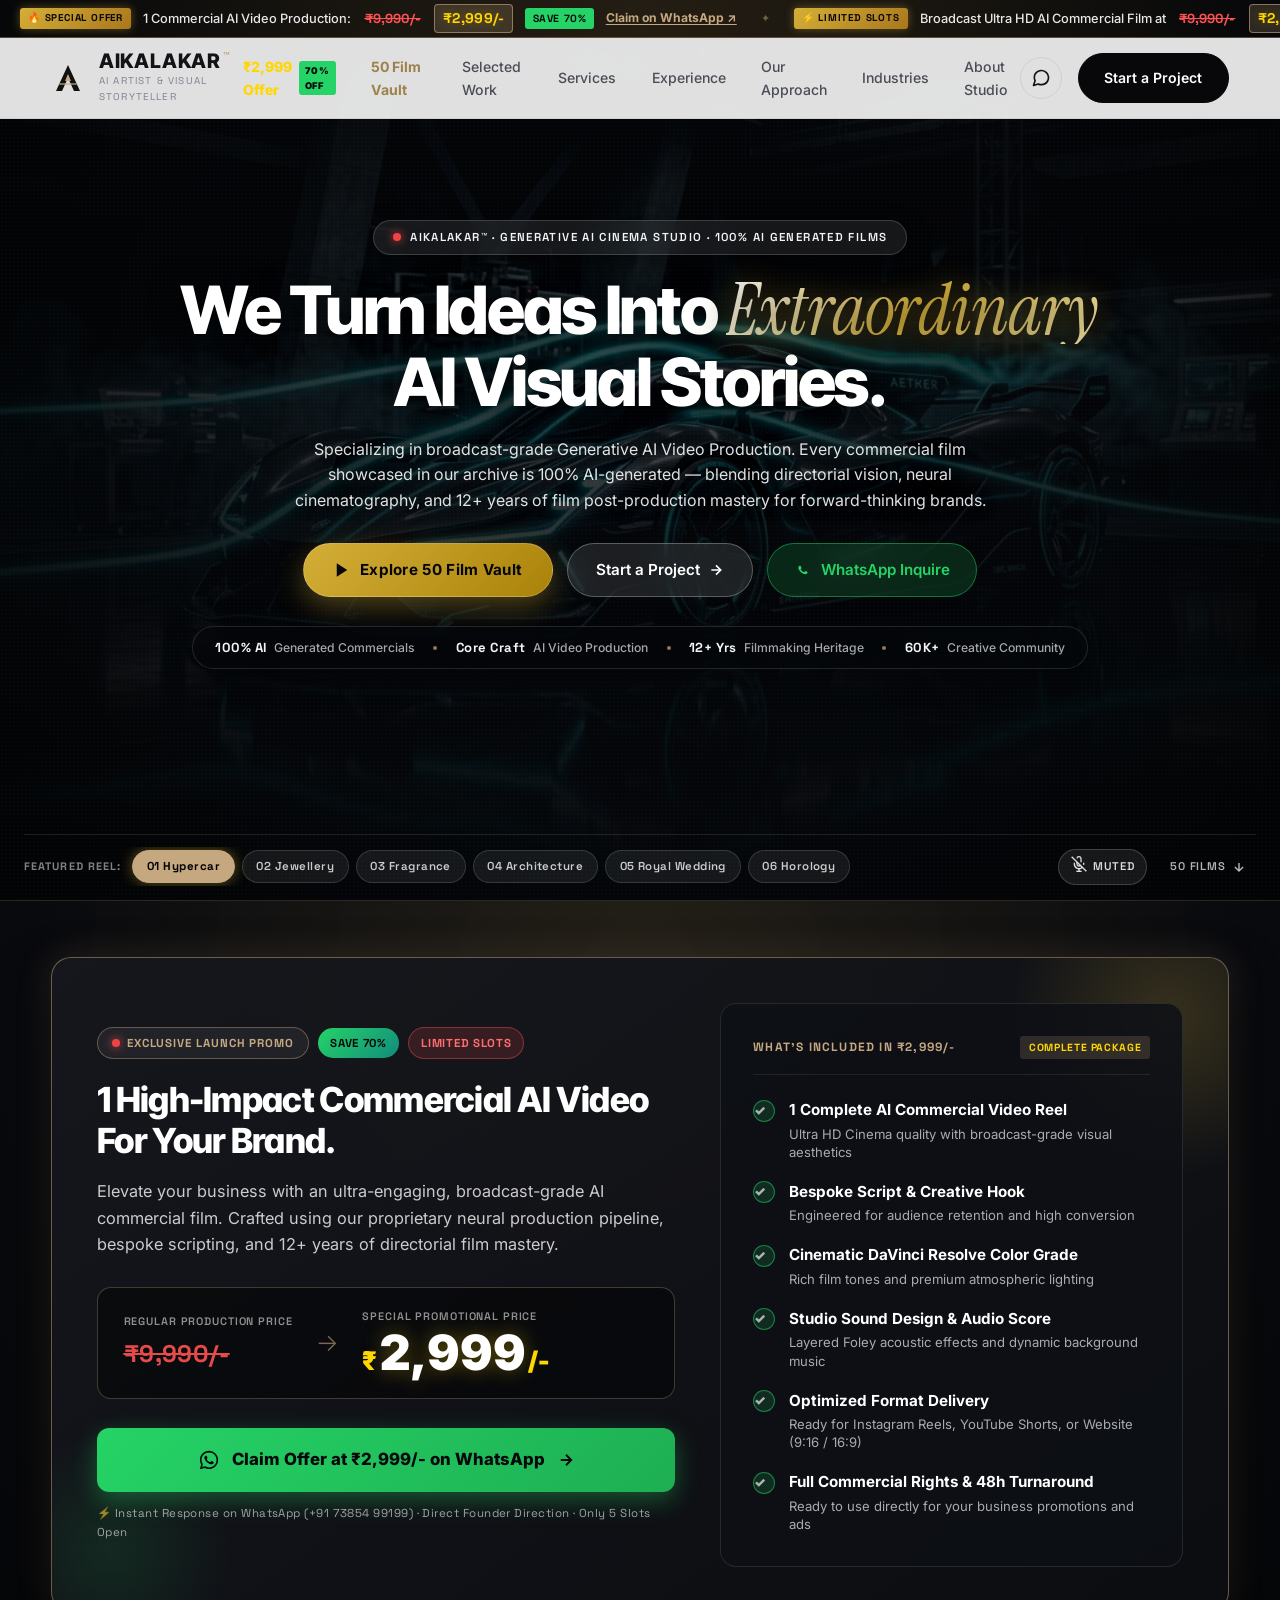
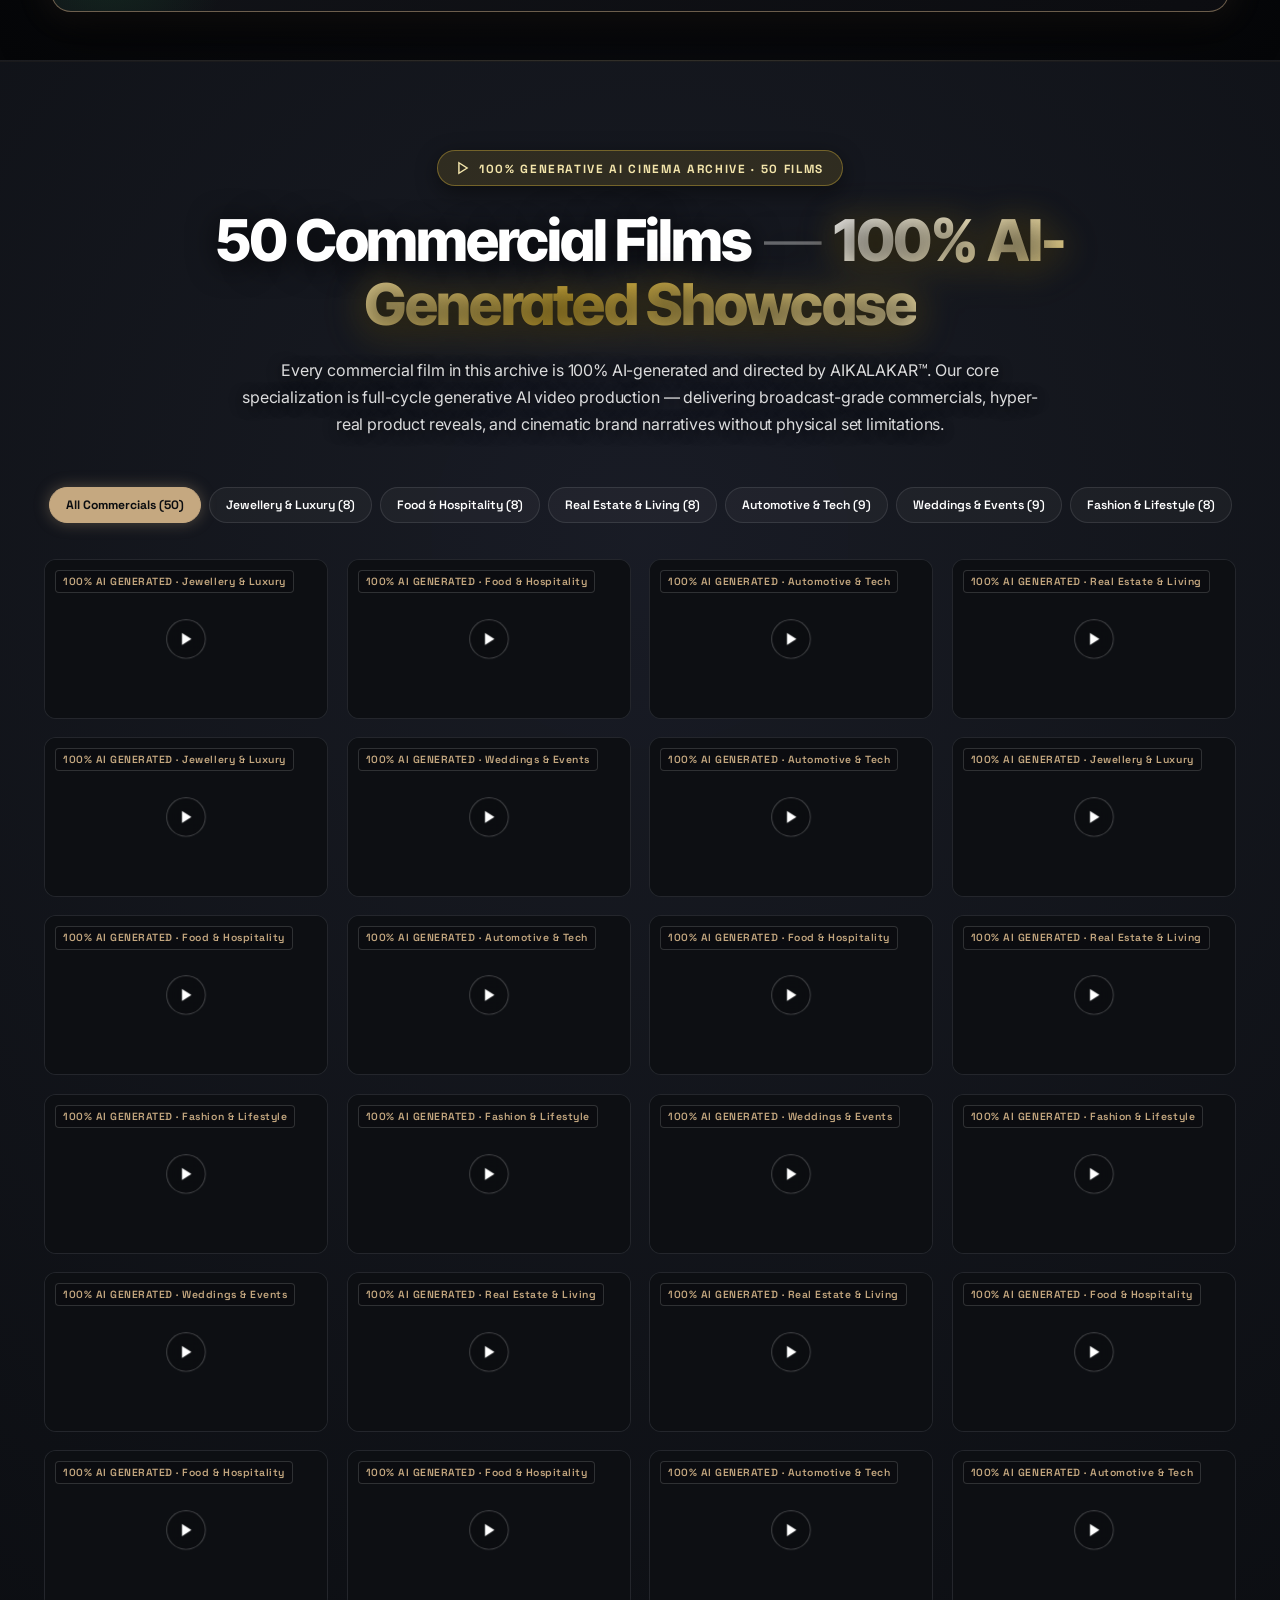
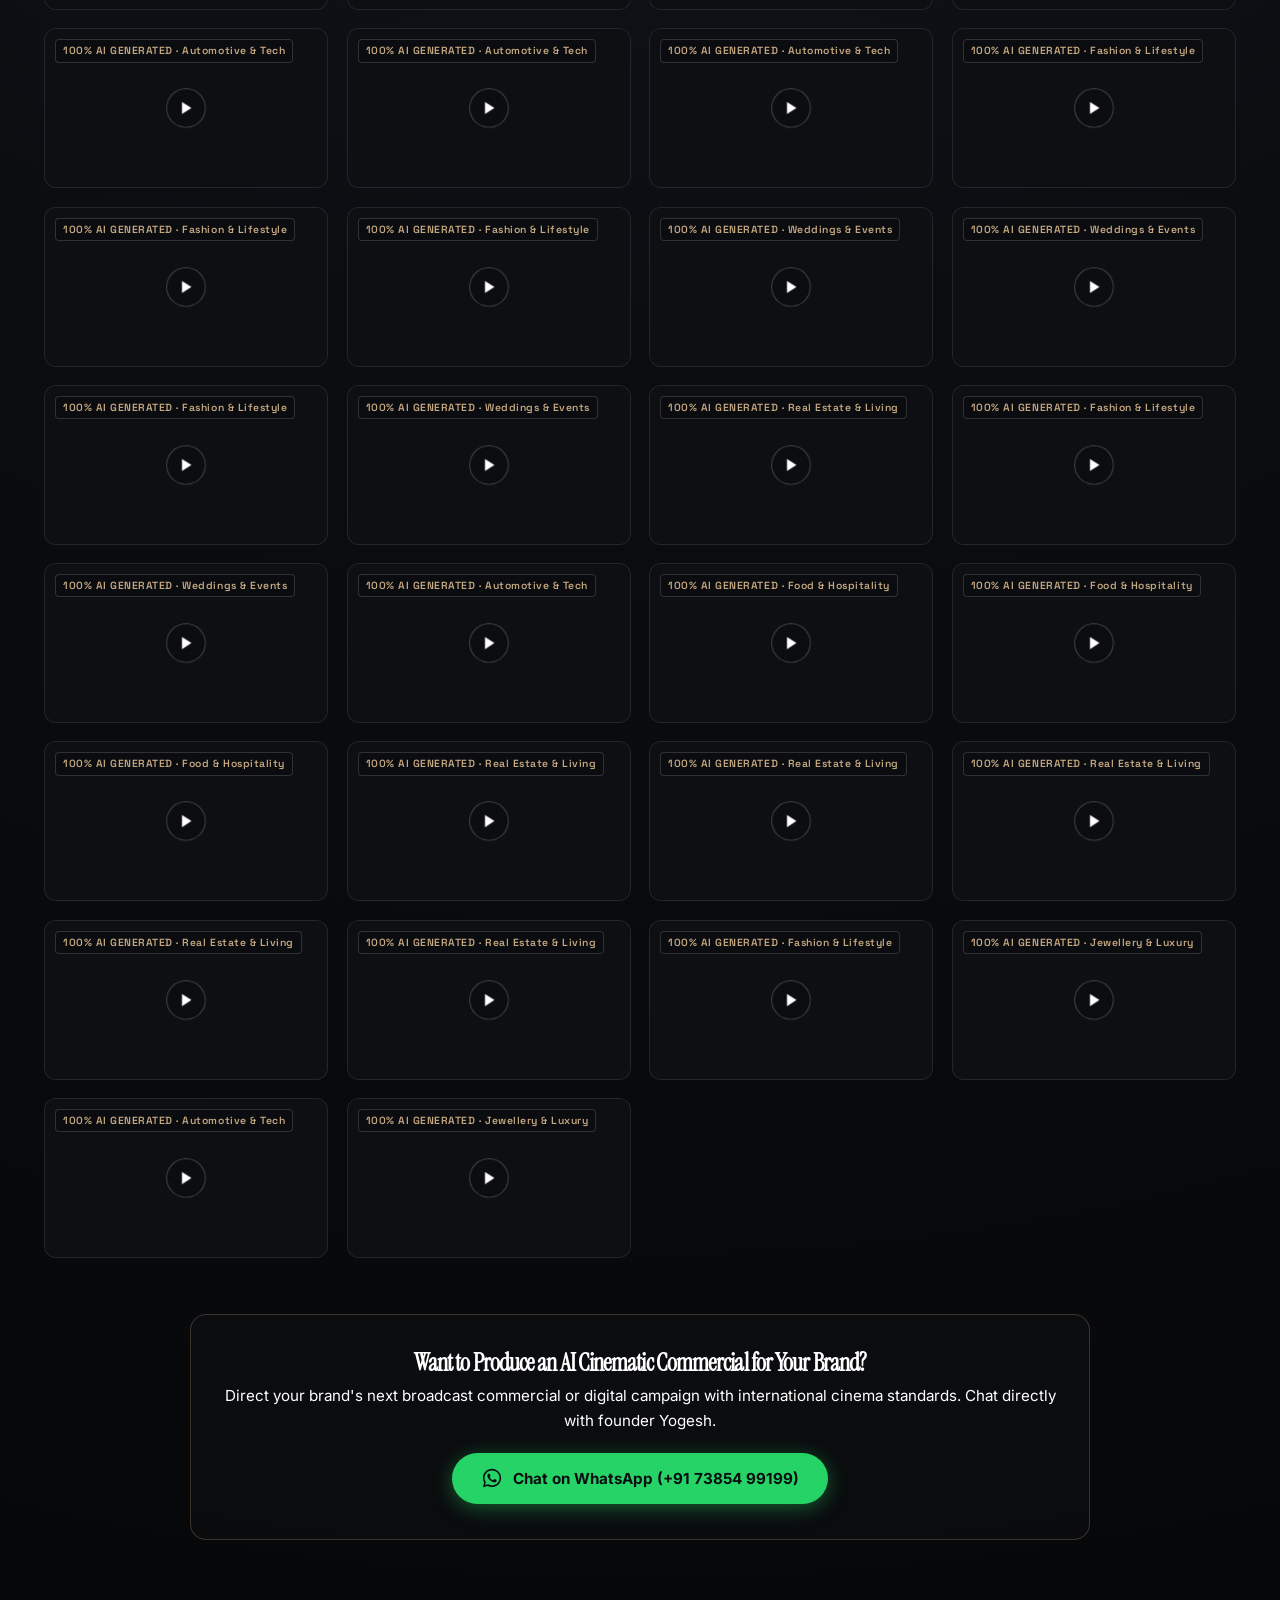
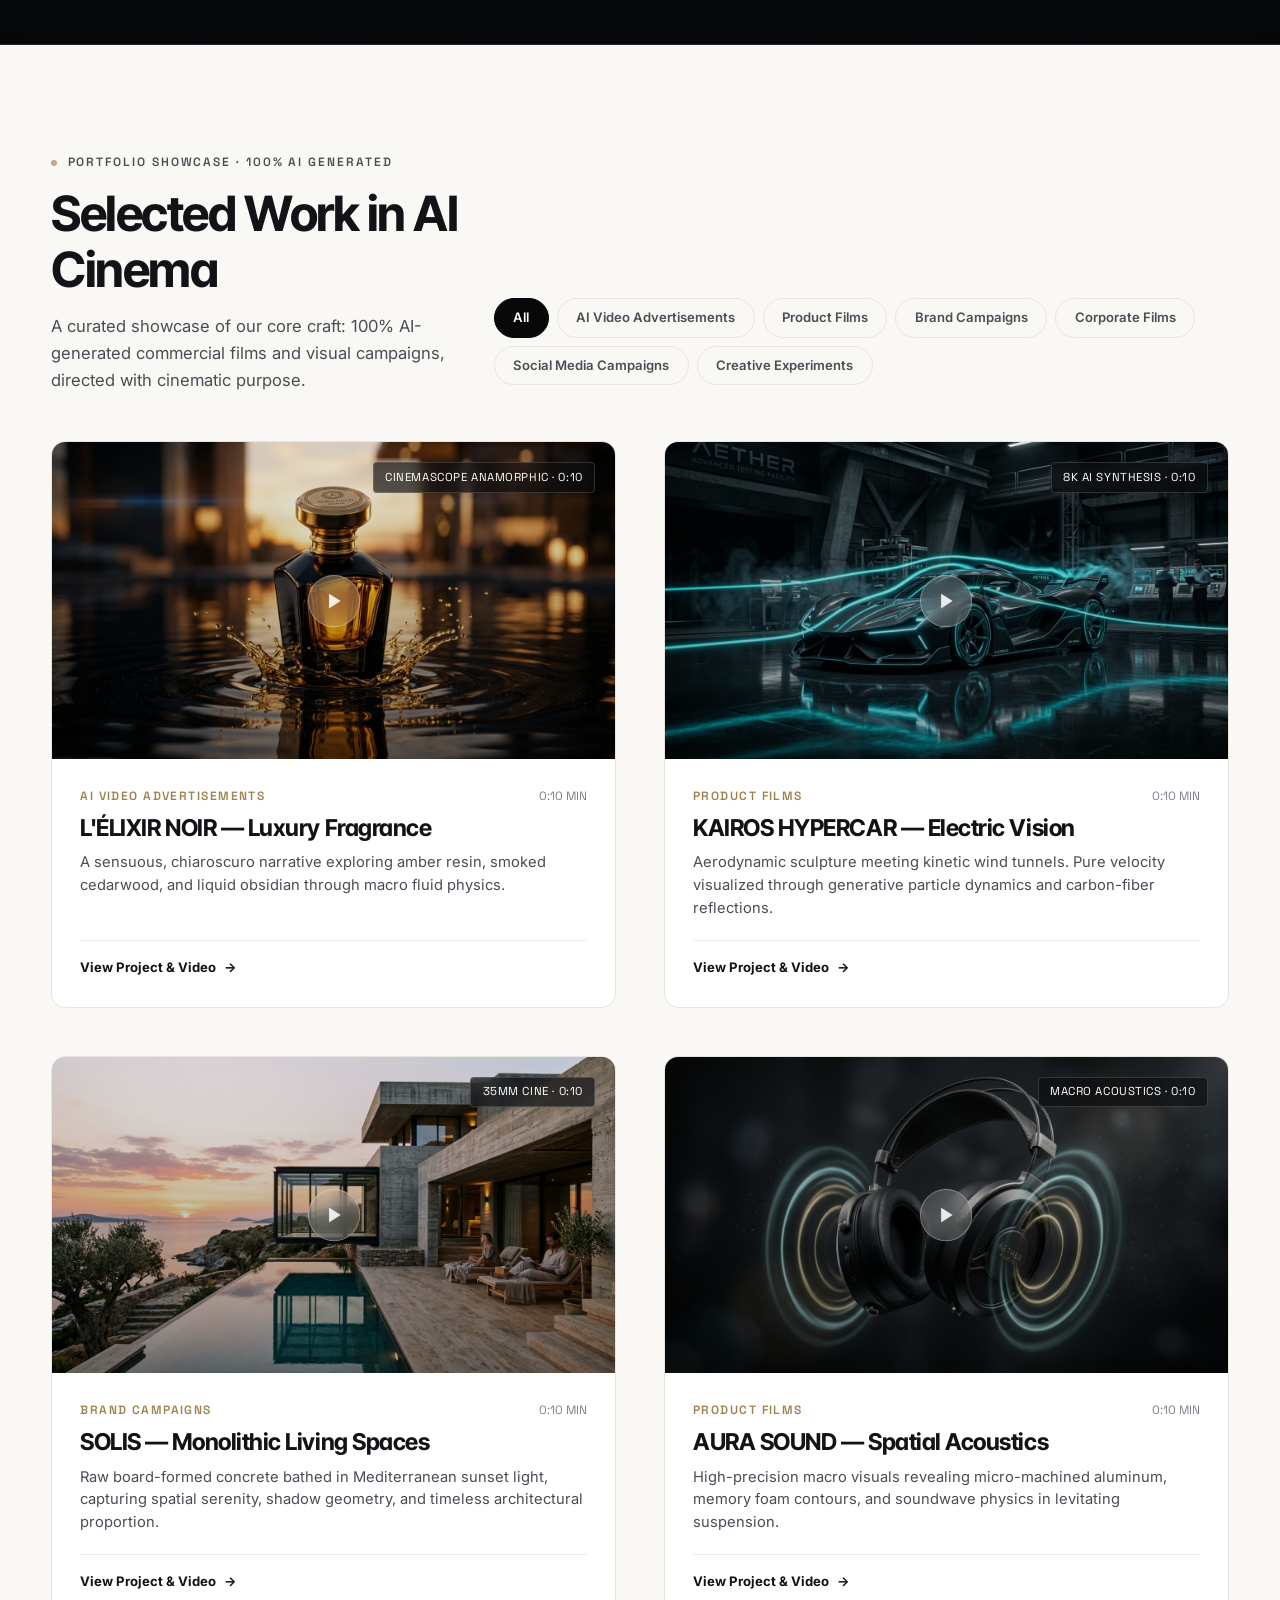
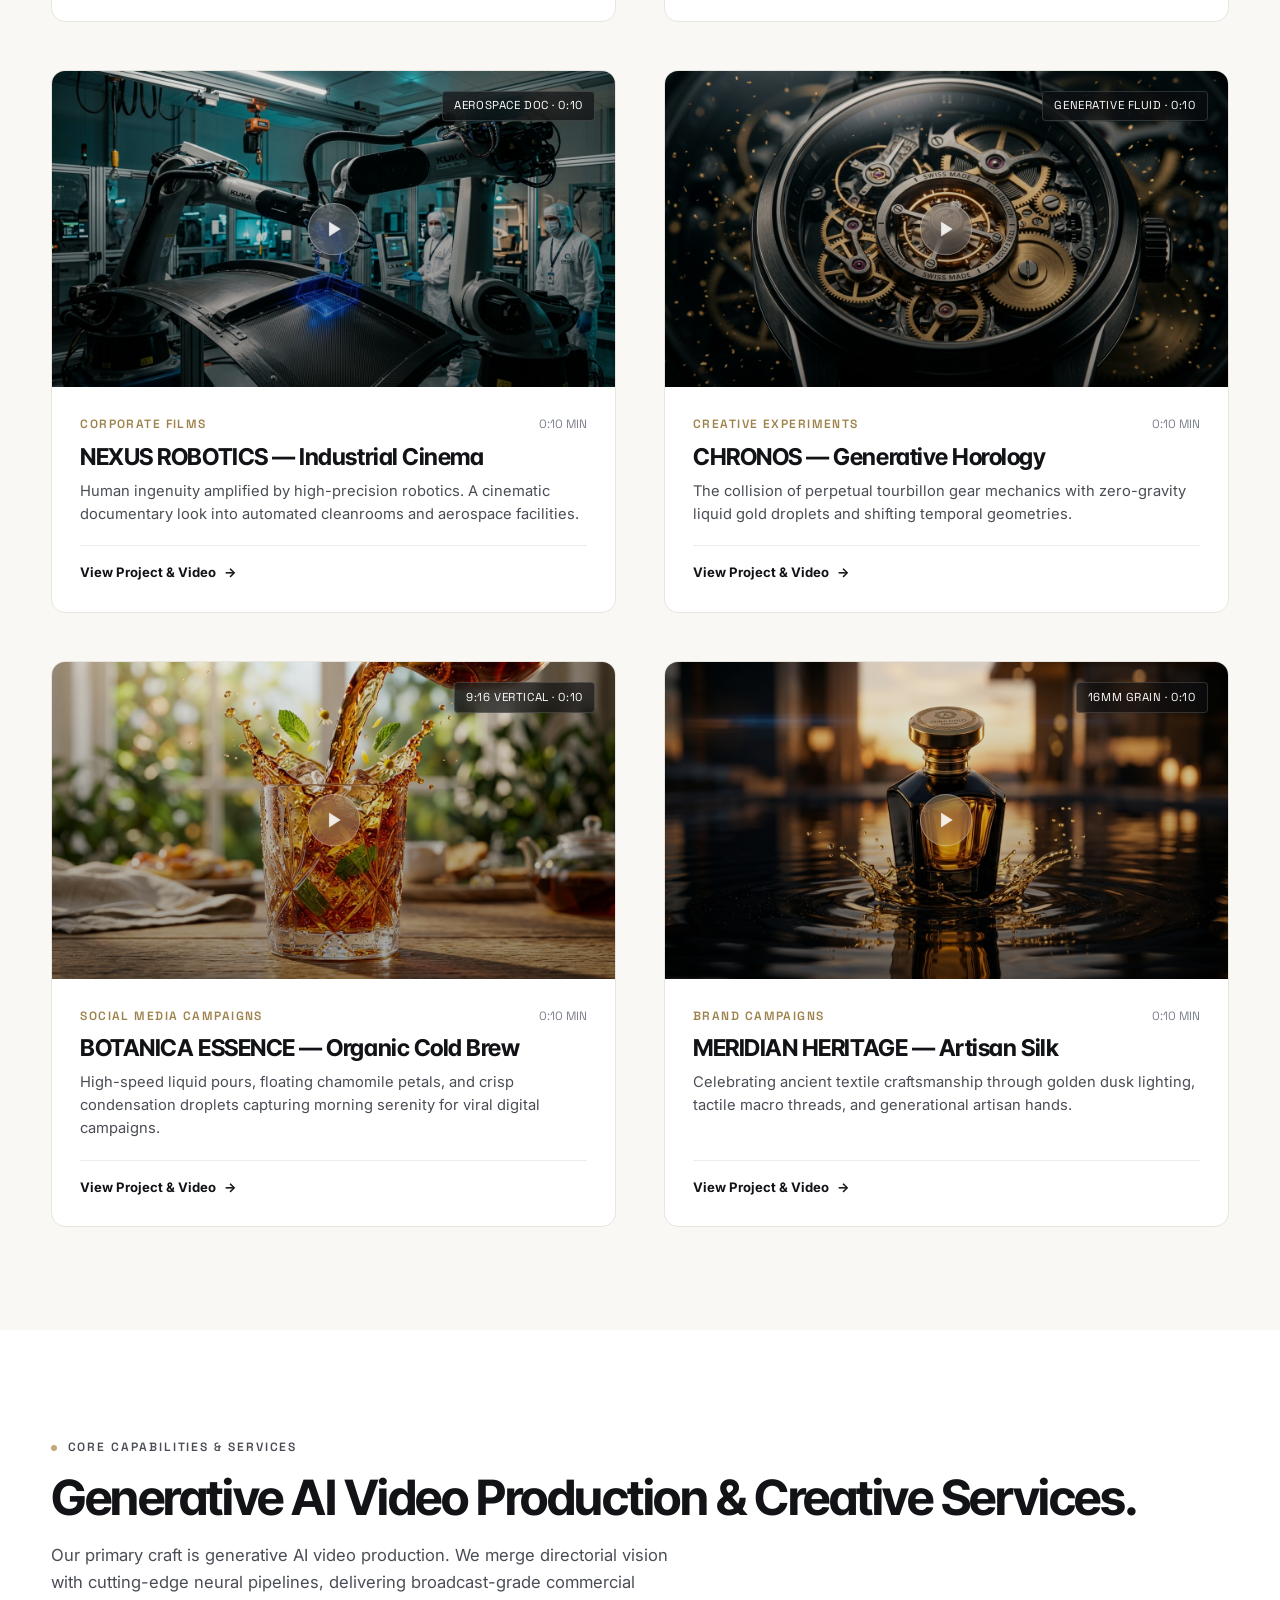
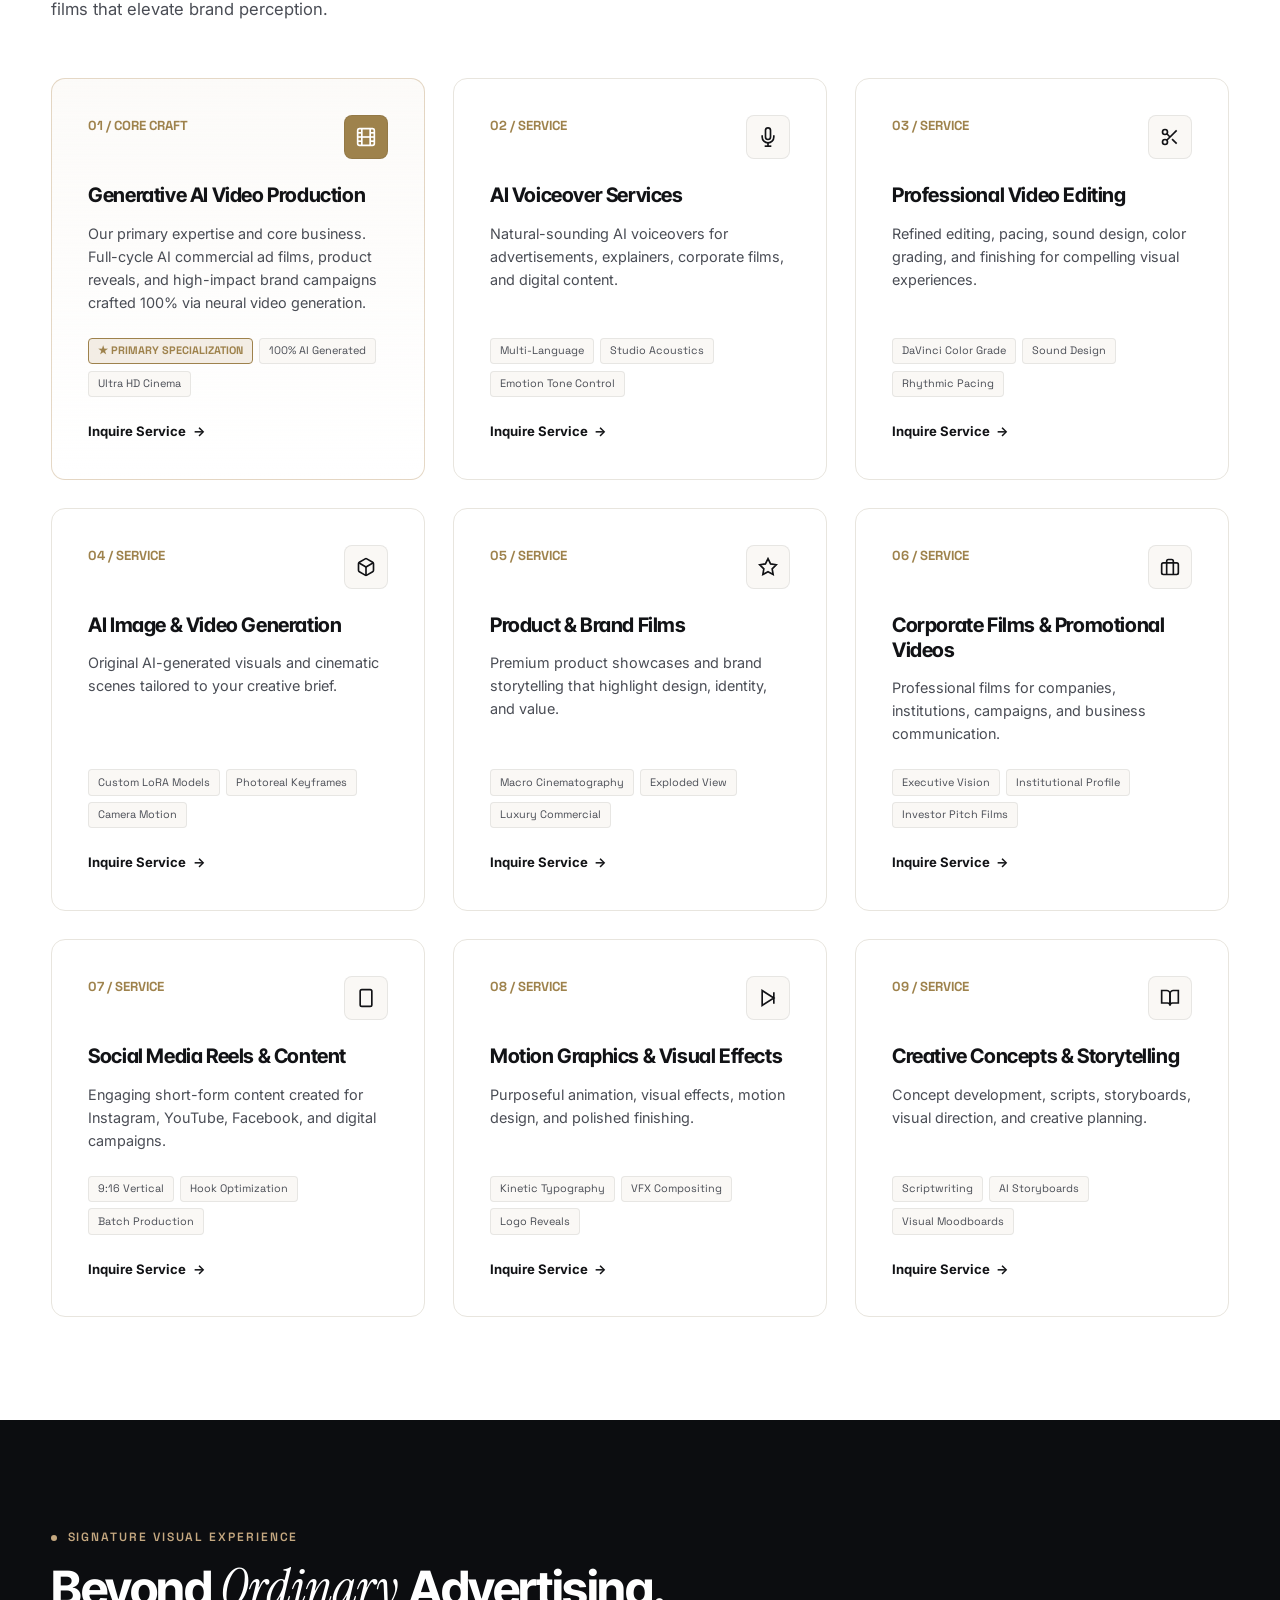
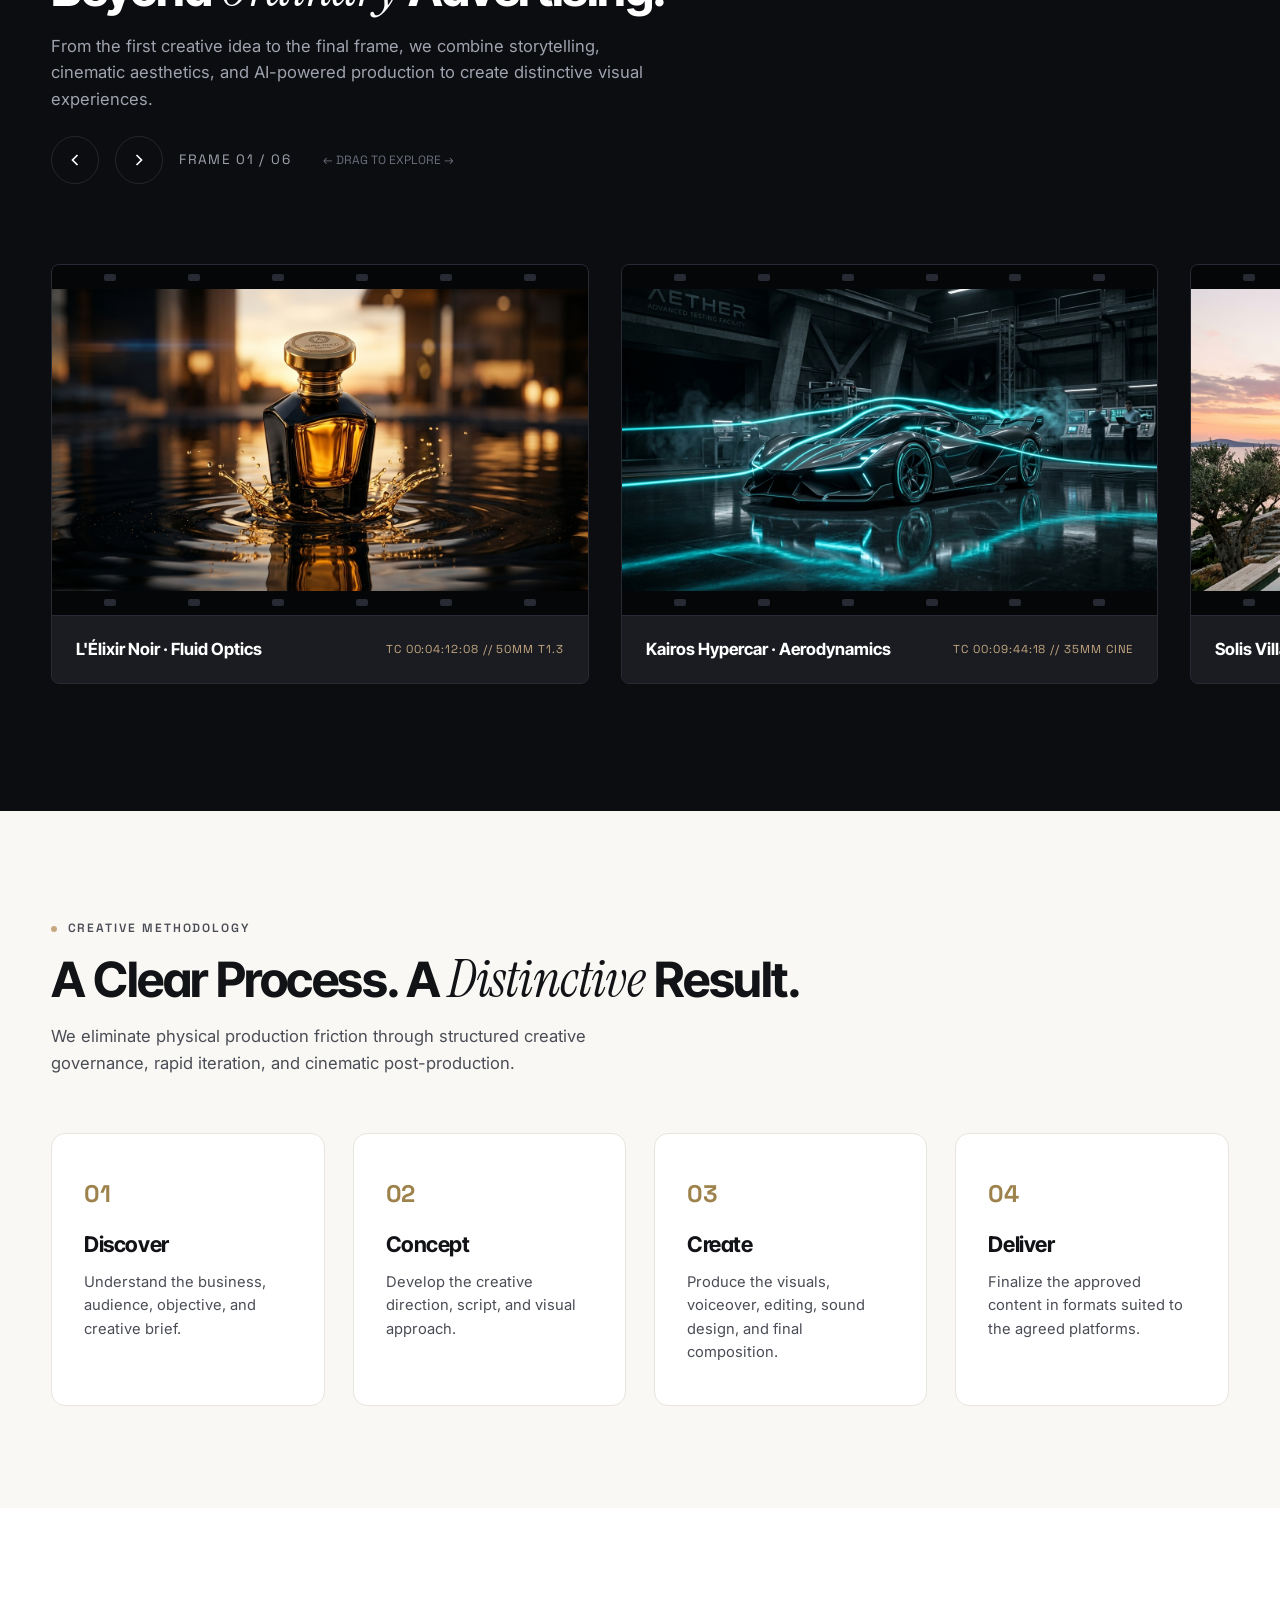
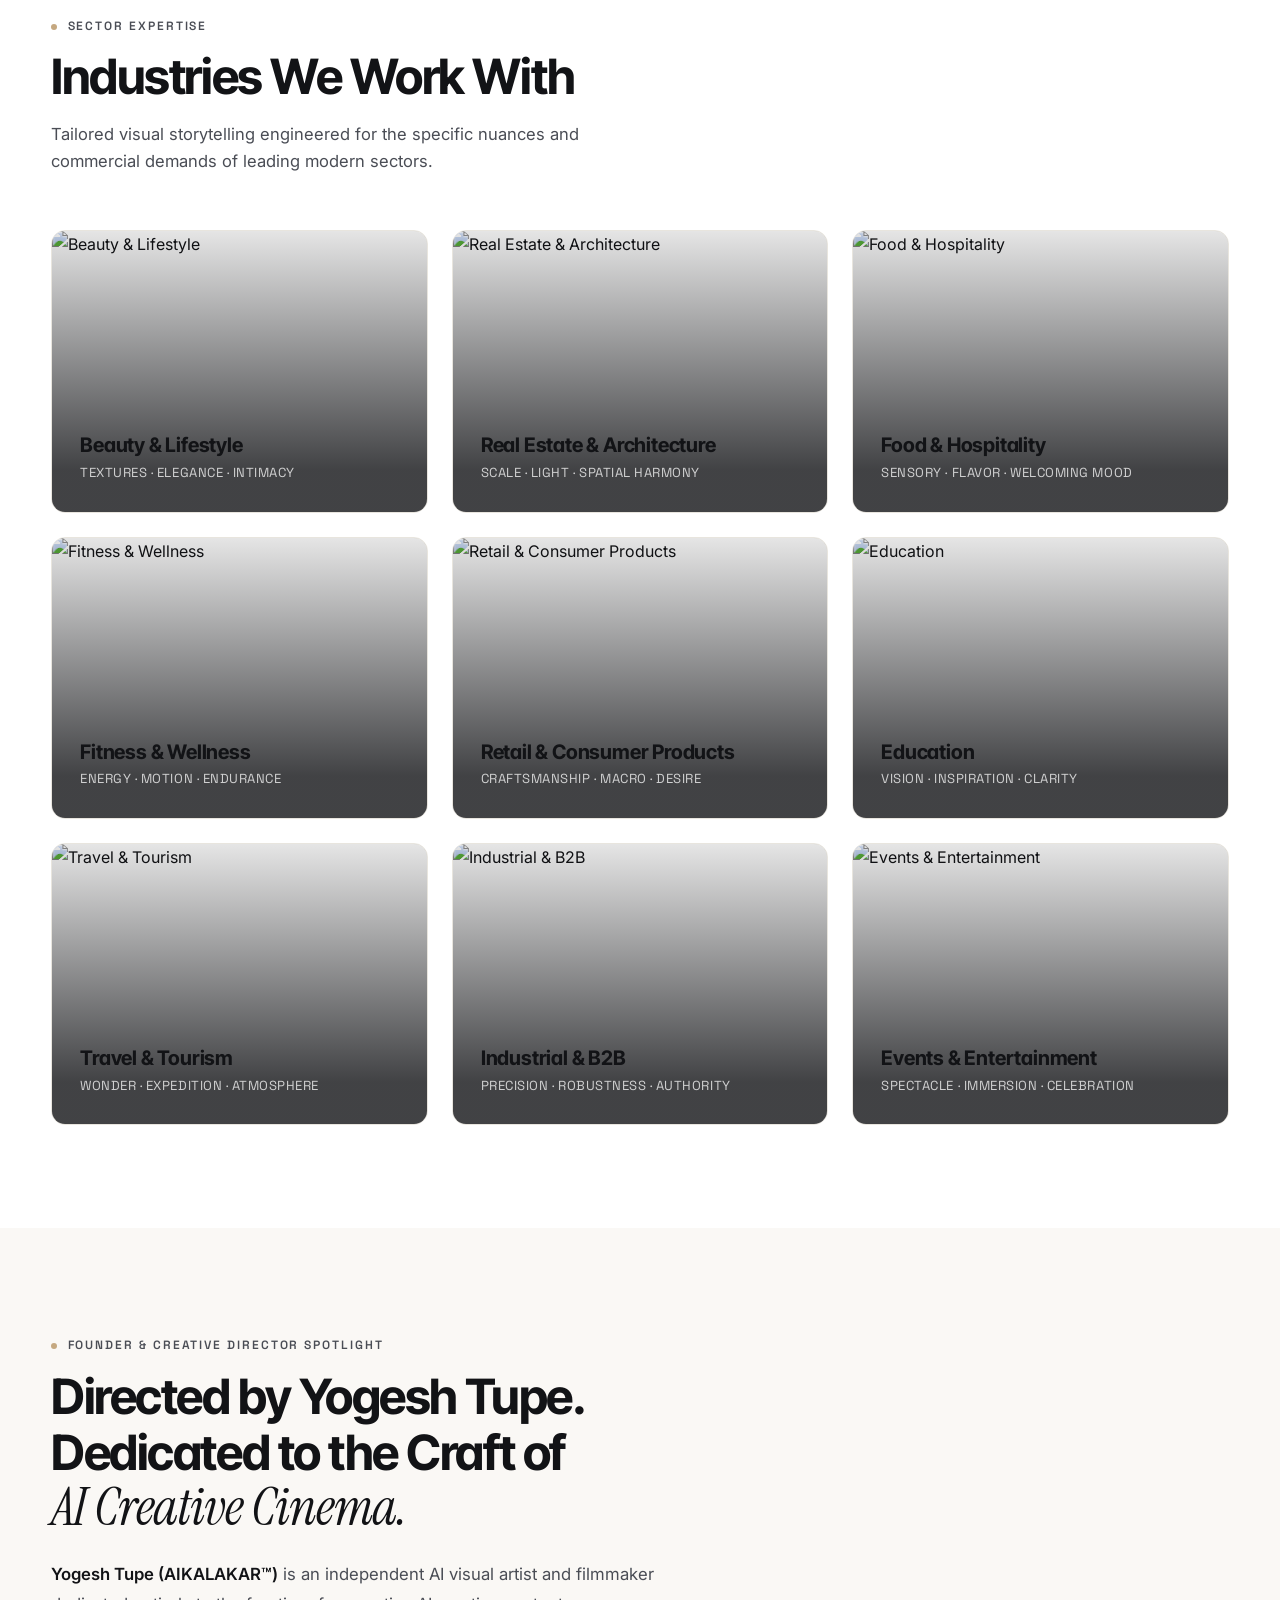
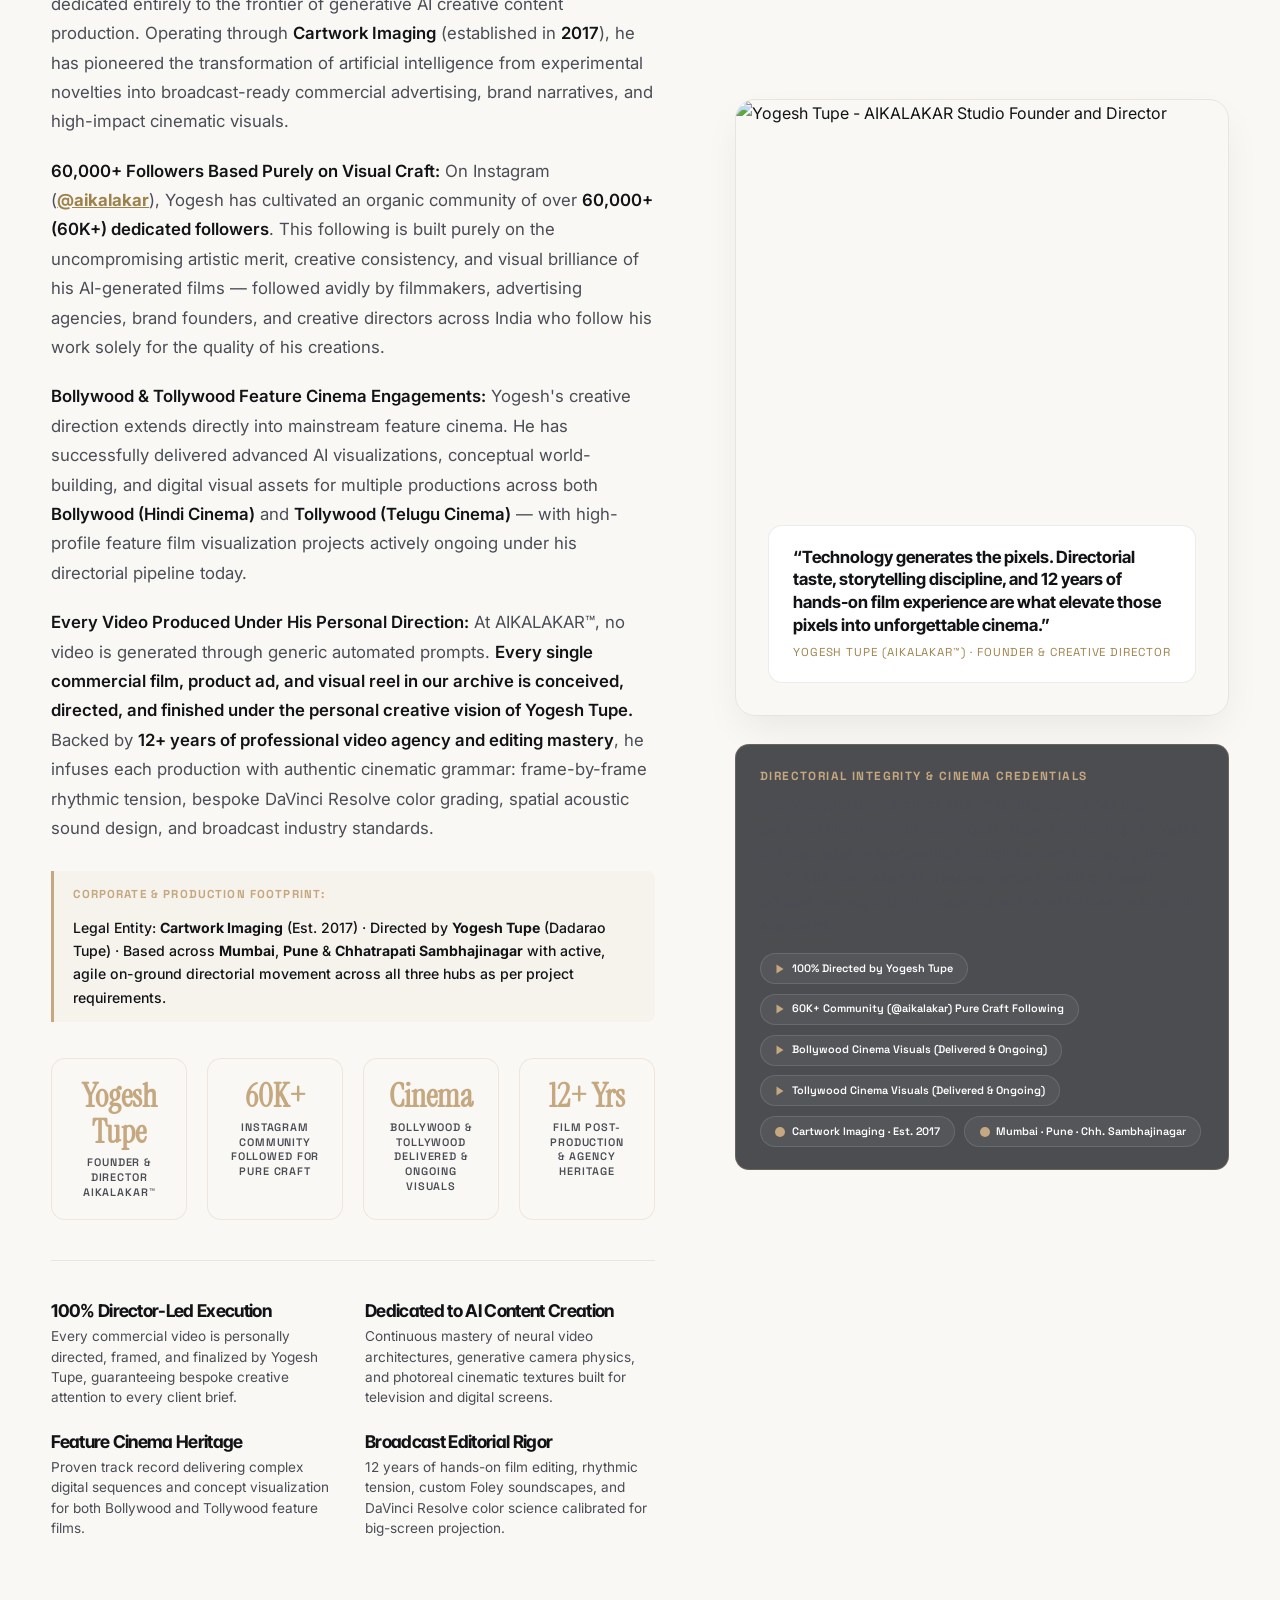
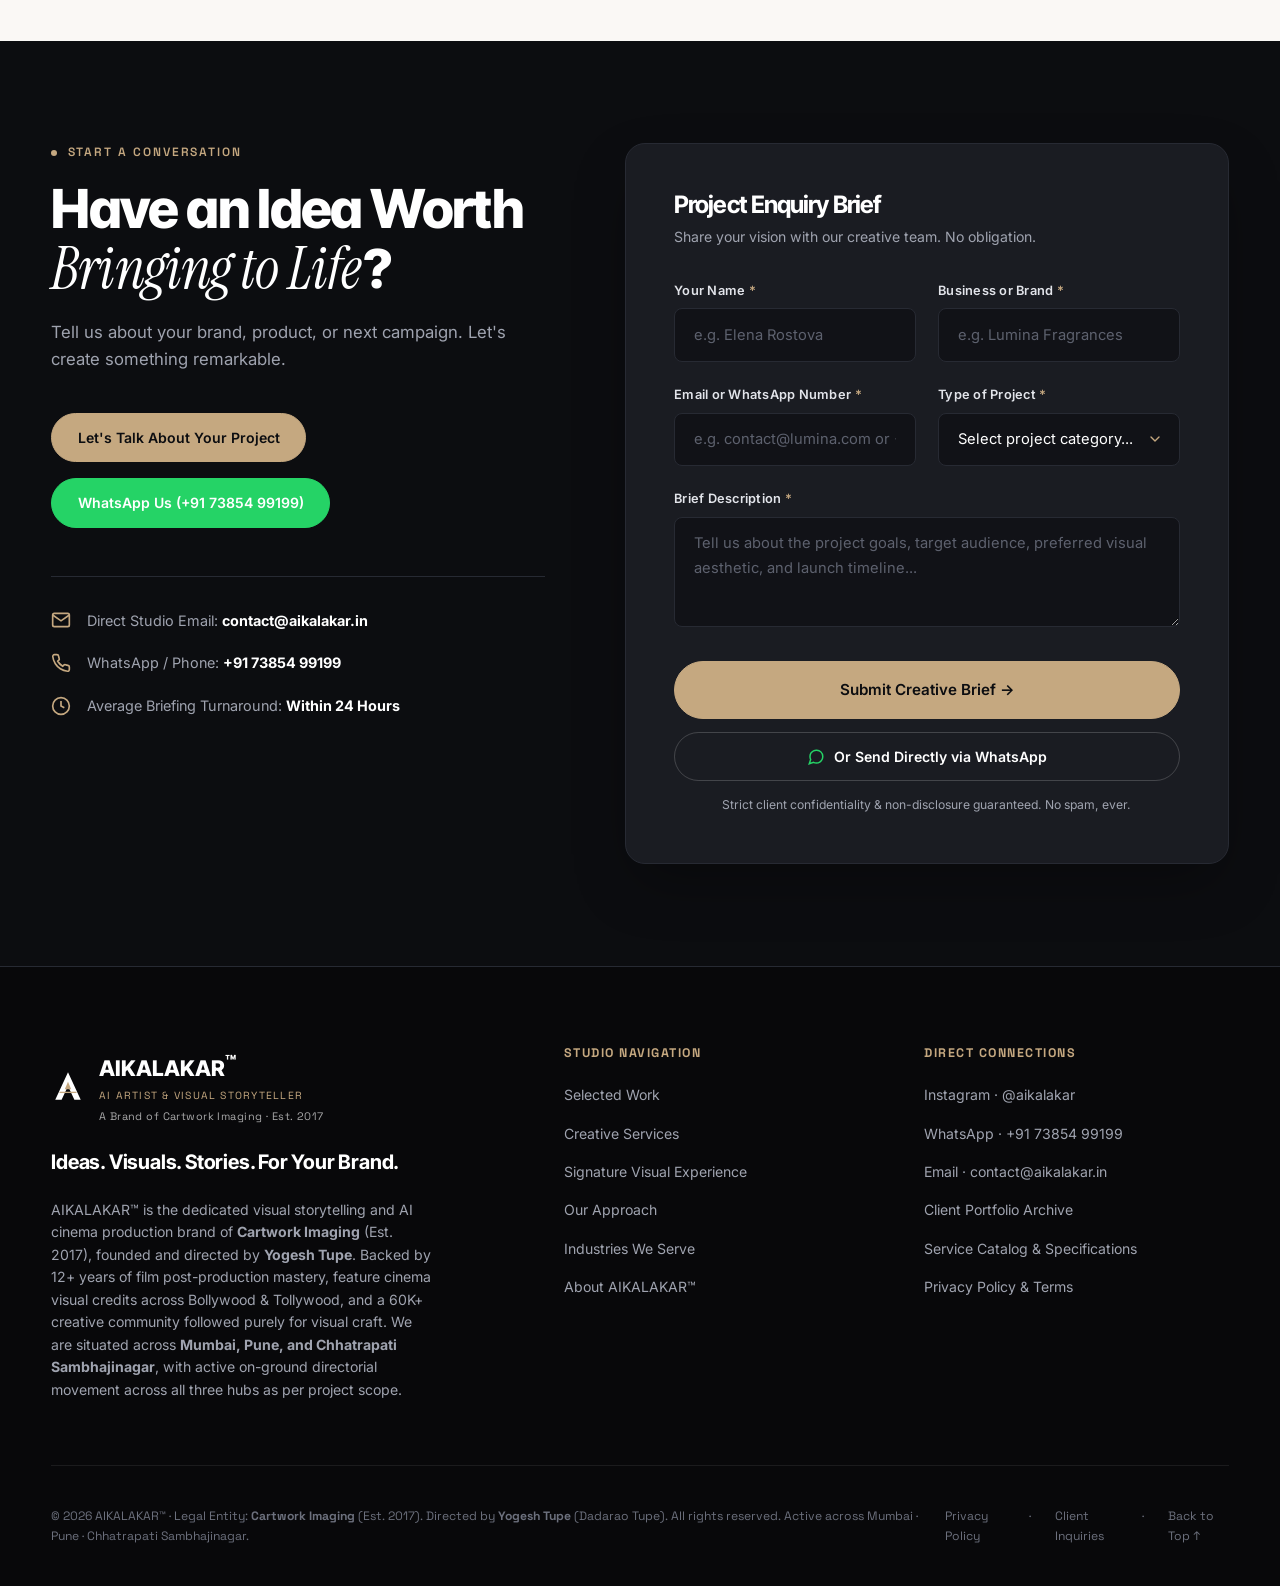
==== commit 040d6d8e: "Enhance About Founder section with Yogesh Tupe credentials, 60K Instagram community, Bollywood/Tolly" ====
--- a/index.html
+++ b/index.html
@@ -1286,27 +1286,24 @@
         <div>
           <div class="eyebrow">
             <span class="eyebrow-dot"></span>
-            ABOUT AIKALAKAR™ · PIONEERING SINCE 2023
+            FOUNDER &amp; CREATIVE DIRECTOR SPOTLIGHT
           </div>
           <h2 class="section-title">
-            Pioneering Neural Visuals Since 2023. Backed by <span class="editorial-serif">12+ Years</span> of Film Editing Mastery.
+            Directed by Yogesh Tupe. Dedicated to the Craft of <span class="editorial-serif">AI Creative Cinema.</span>
           </h2>
           
           <div class="about-body-text">
             <p>
-              <strong>AIKALAKAR™</strong> is the dedicated AI visual storytelling and neural cinema production brand of <strong>Cartwork Imaging</strong>, our registered creative media firm established in <strong>2017</strong>. Our primary business and core specialization is <strong>end-to-end AI Video Production</strong> — directing, synthesizing, and delivering broadcast-grade commercial films where 100% of footage is generated using cutting-edge neural intelligence.
+              <strong>Yogesh Tupe (AIKALAKAR™)</strong> is an independent AI visual artist and filmmaker dedicated entirely to the frontier of generative AI creative content production. Operating through <strong>Cartwork Imaging</strong> (established in <strong>2017</strong>), he has pioneered the transformation of artificial intelligence from experimental novelties into broadcast-ready commercial advertising, brand narratives, and high-impact cinematic visuals.
             </p>
             <p>
-              AIKALAKAR™ was founded in <strong>early 2023</strong> at the inception of generative neural technology — standing as one of India's earliest independent studios dedicated entirely to cutting-edge AI cinematography, high-impact commercial advertising, and brand storytelling.
+              <strong>60,000+ Followers Based Purely on Visual Craft:</strong> On Instagram (<a href="https://instagram.com/aikalakar" target="_blank" rel="noopener noreferrer" style="color: var(--gold-dark); font-weight: 700; text-decoration: underline;">@aikalakar</a>), Yogesh has cultivated an organic community of over <strong>60,000+ (60K+) dedicated followers</strong>. This following is built purely on the uncompromising artistic merit, creative consistency, and visual brilliance of his AI-generated films — followed avidly by filmmakers, advertising agencies, brand founders, and creative directors across India who follow his work solely for the quality of his creations.
             </p>
             <p>
-              The defining advantage of AIKALAKAR™ is rooted in deep film heritage. Our founder, <strong>Yogesh (Dadarao Tupe)</strong>, brings over <strong>12+ years of hands-on experience</strong> in professional film editing, post-production direction, and managing a video production agency through Cartwork Imaging since 2017. This 12-year editorial foundation guarantees what raw algorithms alone can never achieve: <strong>broadcast-grade cinematic pacing, frame-by-frame rhythmic tension, bespoke DaVinci color grading, and uncompromised industry standards.</strong>
+              <strong>Bollywood &amp; Tollywood Feature Cinema Engagements:</strong> Yogesh's creative direction extends directly into mainstream feature cinema. He has successfully delivered advanced AI visualizations, conceptual world-building, and digital visual assets for multiple productions across both <strong>Bollywood (Hindi Cinema)</strong> and <strong>Tollywood (Telugu Cinema)</strong> — with high-profile feature film visualization projects actively ongoing under his directorial pipeline today.
             </p>
             <p>
-              Beyond commercial advertising, our visual work has contributed to landmark cinema productions across both <strong>Bollywood (Hindi Cinema)</strong> and <strong>Tollywood (Telugu Cinema)</strong>, crafting boundary-pushing visual sequences, conceptual environments, and hyper-stylized digital assets for feature films and premier brand campaigns.
-            </p>
-            <p>
-              With an organic creative community of over <strong>60,000+ (60K+) dedicated followers on Instagram (<a href="https://instagram.com/aikalakar" target="_blank" rel="noopener noreferrer" style="color: var(--gold-dark); font-weight: 700; text-decoration: underline;">@aikalakar</a>)</strong>, our studio has become a cultural authority and visual benchmark for agencies, filmmakers, and forward-thinking enterprises across India.
+              <strong>Every Video Produced Under His Personal Direction:</strong> At AIKALAKAR™, no video is generated through generic automated prompts. <strong>Every single commercial film, product ad, and visual reel in our archive is conceived, directed, and finished under the personal creative vision of Yogesh Tupe.</strong> Backed by <strong>12+ years of professional video agency and editing mastery</strong>, he infuses each production with authentic cinematic grammar: frame-by-frame rhythmic tension, bespoke DaVinci Resolve color grading, spatial acoustic sound design, and broadcast industry standards.
             </p>
           </div>
 
@@ -1314,54 +1311,54 @@
           <div class="about-locations-strip">
             <span class="about-loc-label">Corporate &amp; Production Footprint:</span>
             <span class="about-loc-text">
-              Legal Entity: <strong>Cartwork Imaging</strong> (Est. 2017) · Based across <strong>Mumbai</strong>, <strong>Pune</strong> &amp; <strong>Chhatrapati Sambhajinagar</strong> with active, agile on-ground directorial movement across all three hubs as per project requirements.
+              Legal Entity: <strong>Cartwork Imaging</strong> (Est. 2017) · Directed by <strong>Yogesh Tupe</strong> (Dadarao Tupe) · Based across <strong>Mumbai</strong>, <strong>Pune</strong> &amp; <strong>Chhatrapati Sambhajinagar</strong> with active, agile on-ground directorial movement across all three hubs as per project requirements.
             </span>
           </div>
 
           <!-- 4 Authority Metric Cards -->
           <div class="about-stats-grid">
             <div class="about-stat-card">
-              <div class="about-stat-num">2023</div>
-              <div class="about-stat-label">AI Studio Pioneer<br>(Early Innovator)</div>
+              <div class="about-stat-num">Yogesh Tupe</div>
+              <div class="about-stat-label">Founder &amp; Director<br>AIKALAKAR™</div>
+            </div>
+            <div class="about-stat-card">
+              <div class="about-stat-num">60K+</div>
+              <div class="about-stat-label">Instagram Community<br>Followed for Pure Craft</div>
+            </div>
+            <div class="about-stat-card">
+              <div class="about-stat-num">Cinema</div>
+              <div class="about-stat-label">Bollywood &amp; Tollywood<br>Delivered &amp; Ongoing Visuals</div>
             </div>
             <div class="about-stat-card">
               <div class="about-stat-num">12+ Yrs</div>
-              <div class="about-stat-label">Founder Video Agency<br>&amp; Editing Mastery</div>
-            </div>
-            <div class="about-stat-card">
-              <div class="about-stat-num">60K+</div>
-              <div class="about-stat-label">Instagram Community<br>(@aikalakar)</div>
-            </div>
-            <div class="about-stat-card">
-              <div class="about-stat-num">Cinema</div>
-              <div class="about-stat-label">Bollywood &amp; Tollywood<br>Visual Engagements</div>
+              <div class="about-stat-label">Film Post-Production<br>&amp; Agency Heritage</div>
             </div>
           </div>
 
           <!-- Studio Pillars -->
           <div class="about-pillars">
             <div class="pillar-item">
-              <h4 class="pillar-title">Cinematic Craft &amp; Direction</h4>
+              <h4 class="pillar-title">100% Director-Led Execution</h4>
               <p class="pillar-desc">
-                Anamorphic lenses, natural film grain, chiaroscuro lighting, and 12-year directorial instincts applied to every visual frame.
+                Every commercial video is personally directed, framed, and finalized by Yogesh Tupe, guaranteeing bespoke creative attention to every client brief.
               </p>
             </div>
             <div class="pillar-item">
-              <h4 class="pillar-title">Proprietary Neural Pipeline</h4>
+              <h4 class="pillar-title">Dedicated to AI Content Creation</h4>
               <p class="pillar-desc">
-                Custom in-house generative architectures producing ultra-high-fidelity commercial and cinematic masters without physical production constraints.
+                Continuous mastery of neural video architectures, generative camera physics, and photoreal cinematic textures built for television and digital screens.
+              </p>
+            </div>
+            <div class="pillar-item">
+              <h4 class="pillar-title">Feature Cinema Heritage</h4>
+              <p class="pillar-desc">
+                Proven track record delivering complex digital sequences and concept visualization for both Bollywood and Tollywood feature films.
               </p>
             </div>
             <div class="pillar-item">
               <h4 class="pillar-title">Broadcast Editorial Rigor</h4>
               <p class="pillar-desc">
-                Frame-accurate rhythm, custom spatial Foley design, and master-grade DaVinci Resolve color science calibrated for big-screen projection.
-              </p>
-            </div>
-            <div class="pillar-item">
-              <h4 class="pillar-title">Strategic Regional Network</h4>
-              <p class="pillar-desc">
-                Rooted in Chhatrapati Sambhajinagar with prime client wings across Mumbai and Pune, delivering enterprise-level agility and brand exclusivity.
+                12 years of hands-on film editing, rhythmic tension, custom Foley soundscapes, and DaVinci Resolve color science calibrated for big-screen projection.
               </p>
             </div>
           </div>
@@ -1370,39 +1367,47 @@
         <!-- About Right Column (Visual Still & Founder Badge) -->
         <div>
           <div class="about-visual-frame">
-            <img src="https://images.unsplash.com/photo-1533750349088-cd871a92f312?auto=format&fit=crop&q=80&w=1200" alt="Yogesh - AIKALAKAR Studio Founder and Director" loading="lazy" />
+            <img src="https://images.unsplash.com/photo-1533750349088-cd871a92f312?auto=format&fit=crop&q=80&w=1200" alt="Yogesh Tupe - AIKALAKAR Studio Founder and Director" loading="lazy" />
             <div class="about-badge">
               <div class="about-badge-quote">
-                “In an era where technology is accessible to everyone, taste, editorial discipline, and 12 years of hands-on film experience remain the only true differentiators.”
+                “Technology generates the pixels. Directorial taste, storytelling discipline, and 12 years of hands-on film experience are what elevate those pixels into unforgettable cinema.”
               </div>
               <div class="about-badge-author">
-                YOGESH (DADARAO TUPE) · FOUNDER &amp; CREATIVE DIRECTOR
+                YOGESH TUPE (AIKALAKAR™) · FOUNDER &amp; CREATIVE DIRECTOR
               </div>
             </div>
           </div>
 
           <!-- Founder & Industry Accolades Card -->
           <div class="about-founder-highlight">
-            <div class="about-founder-title">FOUNDER DIRECTORIAL HERITAGE</div>
+            <div class="about-founder-title">DIRECTORIAL INTEGRITY &amp; CINEMA CREDENTIALS</div>
             <p class="about-founder-desc">
-              Over the past 12 years, Yogesh has run a dedicated video production agency in Maharashtra, directing, editing, and finishing hundreds of commercial films. This deep technical mastery bridges the gap between state-of-the-art neural generation and world-class cinema standards.
+              Every production at AIKALAKAR™ is directed under the personal vision of founder Yogesh Tupe. Combining 12+ years of video agency leadership through Cartwork Imaging (Est. 2017) with dedicated AI creative content making, Yogesh bridges raw algorithmic potential with world-class feature film standards.
             </p>
             <div class="about-cinema-badges">
               <span class="cinema-tag-badge">
                 <svg width="12" height="12" viewBox="0 0 24 24" fill="currentColor"><polygon points="5 3 19 12 5 21 5 3"></polygon></svg>
-                Bollywood Cinema Visuals
+                100% Directed by Yogesh Tupe
               </span>
               <span class="cinema-tag-badge">
                 <svg width="12" height="12" viewBox="0 0 24 24" fill="currentColor"><polygon points="5 3 19 12 5 21 5 3"></polygon></svg>
-                Tollywood Cinema Visuals
+                60K+ Community (@aikalakar) Pure Craft Following
+              </span>
+              <span class="cinema-tag-badge">
+                <svg width="12" height="12" viewBox="0 0 24 24" fill="currentColor"><polygon points="5 3 19 12 5 21 5 3"></polygon></svg>
+                Bollywood Cinema Visuals (Delivered &amp; Ongoing)
+              </span>
+              <span class="cinema-tag-badge">
+                <svg width="12" height="12" viewBox="0 0 24 24" fill="currentColor"><polygon points="5 3 19 12 5 21 5 3"></polygon></svg>
+                Tollywood Cinema Visuals (Delivered &amp; Ongoing)
               </span>
               <span class="cinema-tag-badge">
                 <svg width="12" height="12" viewBox="0 0 24 24" fill="currentColor"><circle cx="12" cy="12" r="10"></circle></svg>
-                Mumbai · Pune Client Hubs
+                Cartwork Imaging · Est. 2017
               </span>
               <span class="cinema-tag-badge">
                 <svg width="12" height="12" viewBox="0 0 24 24" fill="currentColor"><circle cx="12" cy="12" r="10"></circle></svg>
-                Chh. Sambhajinagar Studio HQ
+                Mumbai · Pune · Chh. Sambhajinagar
               </span>
             </div>
           </div>
@@ -1563,7 +1568,7 @@
             Ideas. Visuals. Stories. For Your Brand.
           </p>
           <p class="footer-desc">
-            AIKALAKAR™ is the dedicated visual storytelling and AI cinema production brand of <strong>Cartwork Imaging</strong>, our registered creative media firm established in <strong>2017</strong>. Backed by 12+ years of film post-production mastery, feature cinema visual credits across Bollywood &amp; Tollywood, and a 60K+ creative community. We are situated across <strong>Mumbai, Pune, and Chhatrapati Sambhajinagar</strong>, with active on-ground directorial movement across all three hubs as per project scope.
+            AIKALAKAR™ is the dedicated visual storytelling and AI cinema production brand of <strong>Cartwork Imaging</strong> (Est. 2017), founded and directed by <strong>Yogesh Tupe</strong>. Backed by 12+ years of film post-production mastery, feature cinema visual credits across Bollywood &amp; Tollywood, and a 60K+ creative community followed purely for visual craft. We are situated across <strong>Mumbai, Pune, and Chhatrapati Sambhajinagar</strong>, with active on-ground directorial movement across all three hubs as per project scope.
           </p>
         </div>
 
@@ -1622,7 +1627,7 @@
       <!-- Footer Bottom Row -->
       <div class="footer-bottom">
         <div>
-          © 2026 AIKALAKAR™ · Legal Entity: <strong>Cartwork Imaging</strong> (Est. 2017). Directed by Yogesh (Dadarao Tupe). All rights reserved. Active across Mumbai · Pune · Chhatrapati Sambhajinagar.
+          © 2026 AIKALAKAR™ · Legal Entity: <strong>Cartwork Imaging</strong> (Est. 2017). Directed by <strong>Yogesh Tupe</strong> (Dadarao Tupe). All rights reserved. Active across Mumbai · Pune · Chhatrapati Sambhajinagar.
         </div>
         <div class="footer-bottom-links">
           <a href="#privacy" class="privacy-link">Privacy Policy</a>
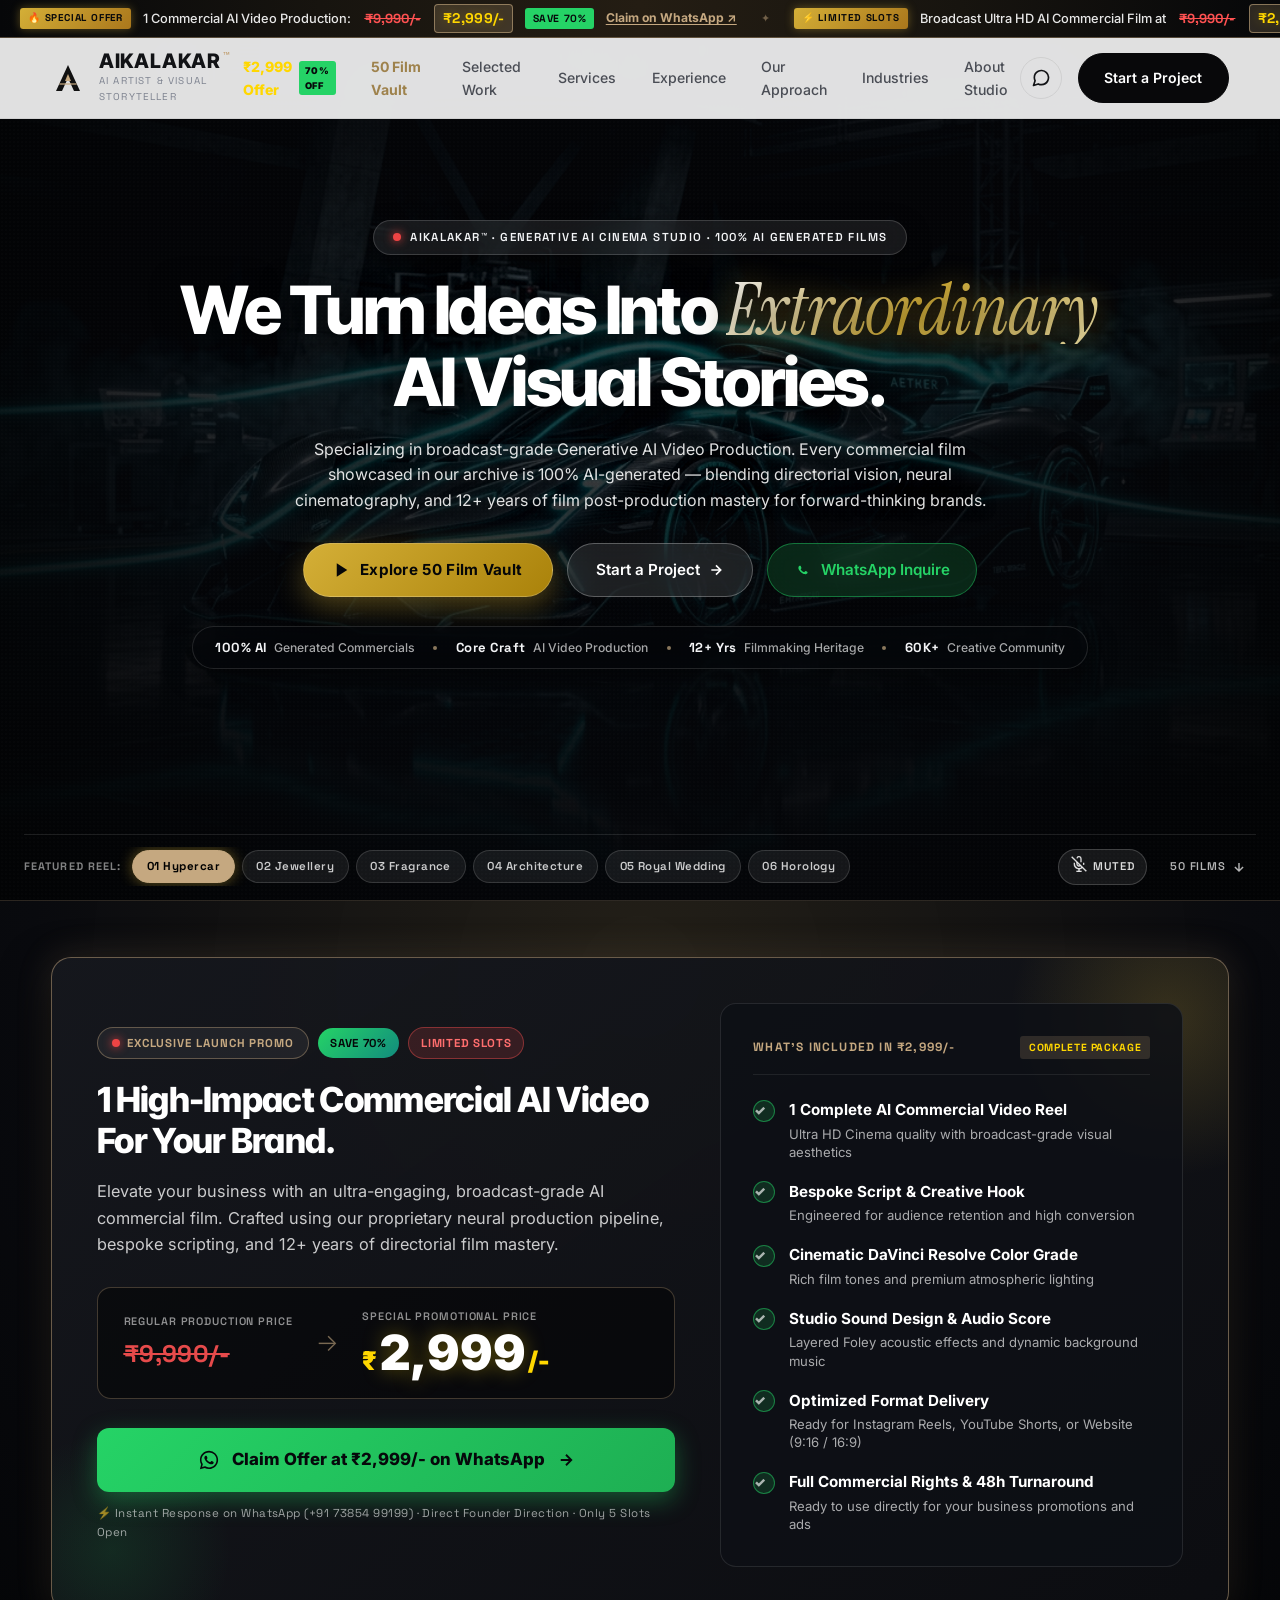
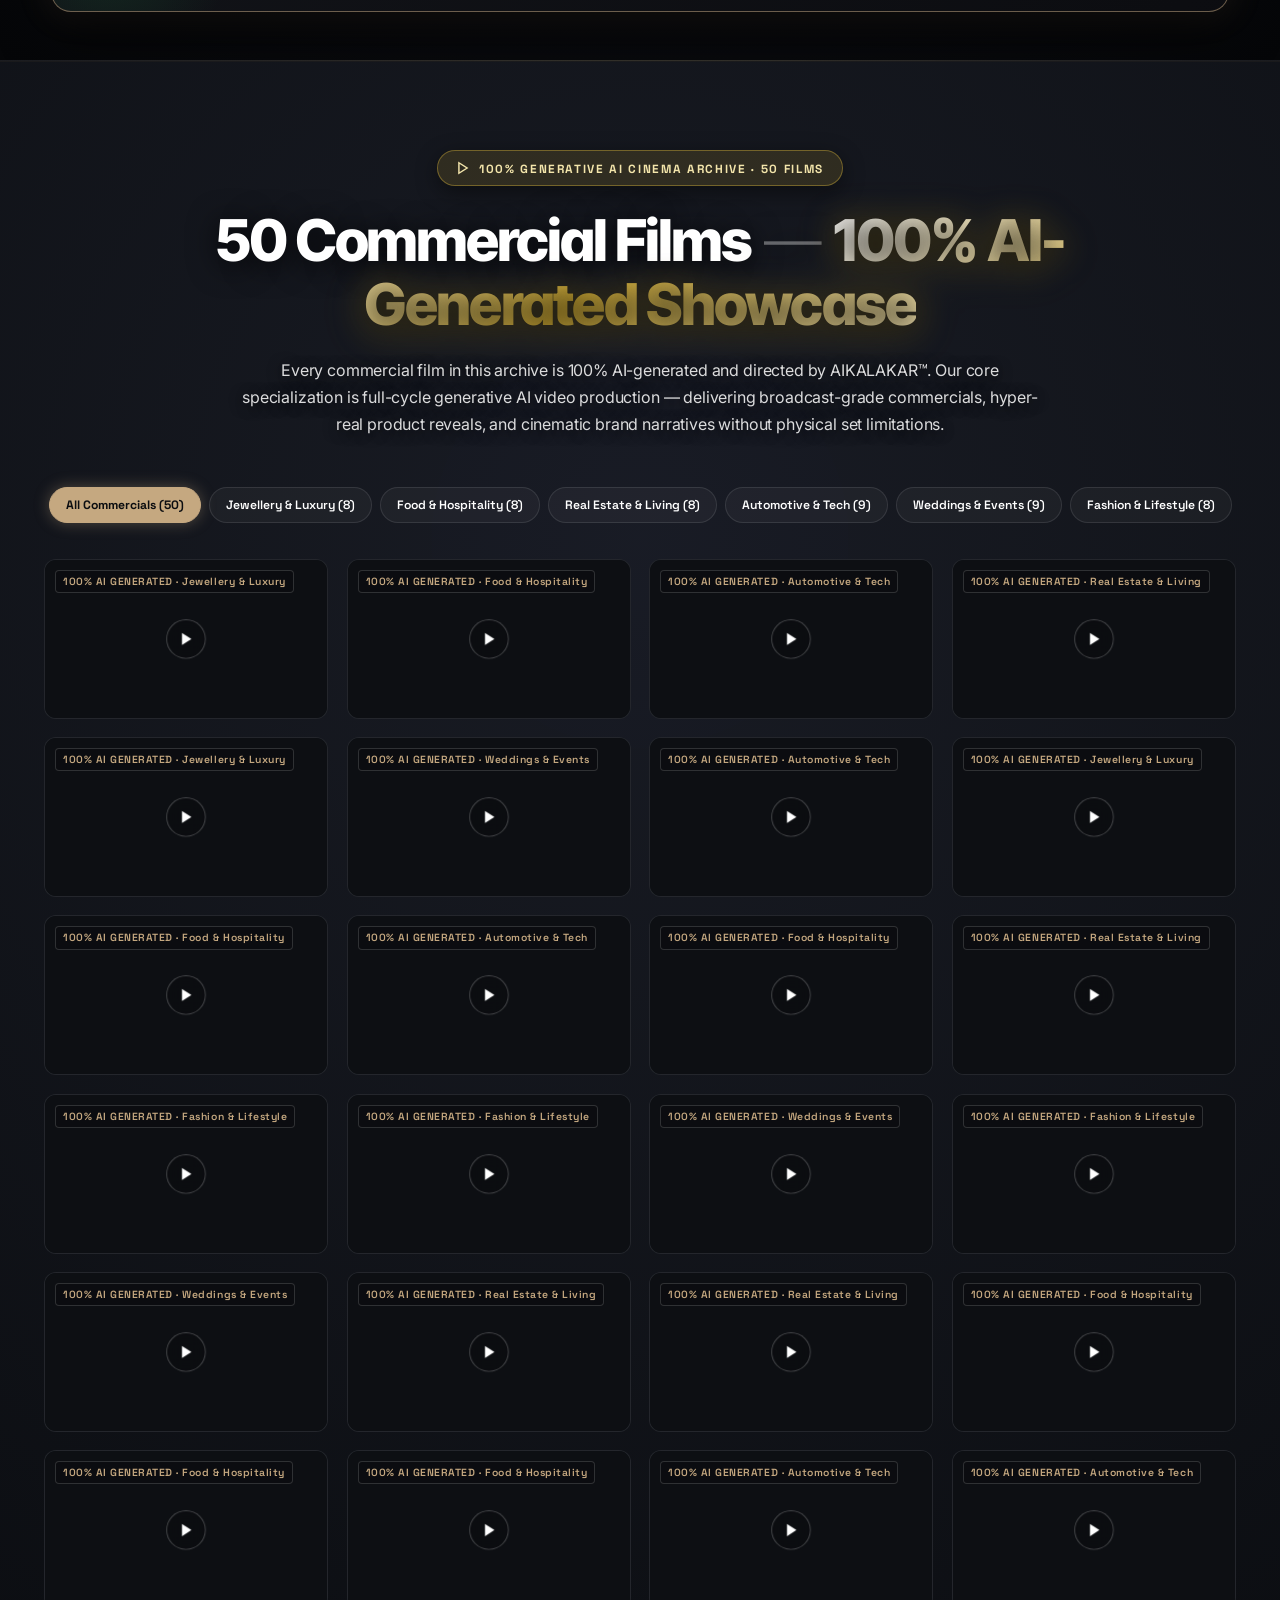
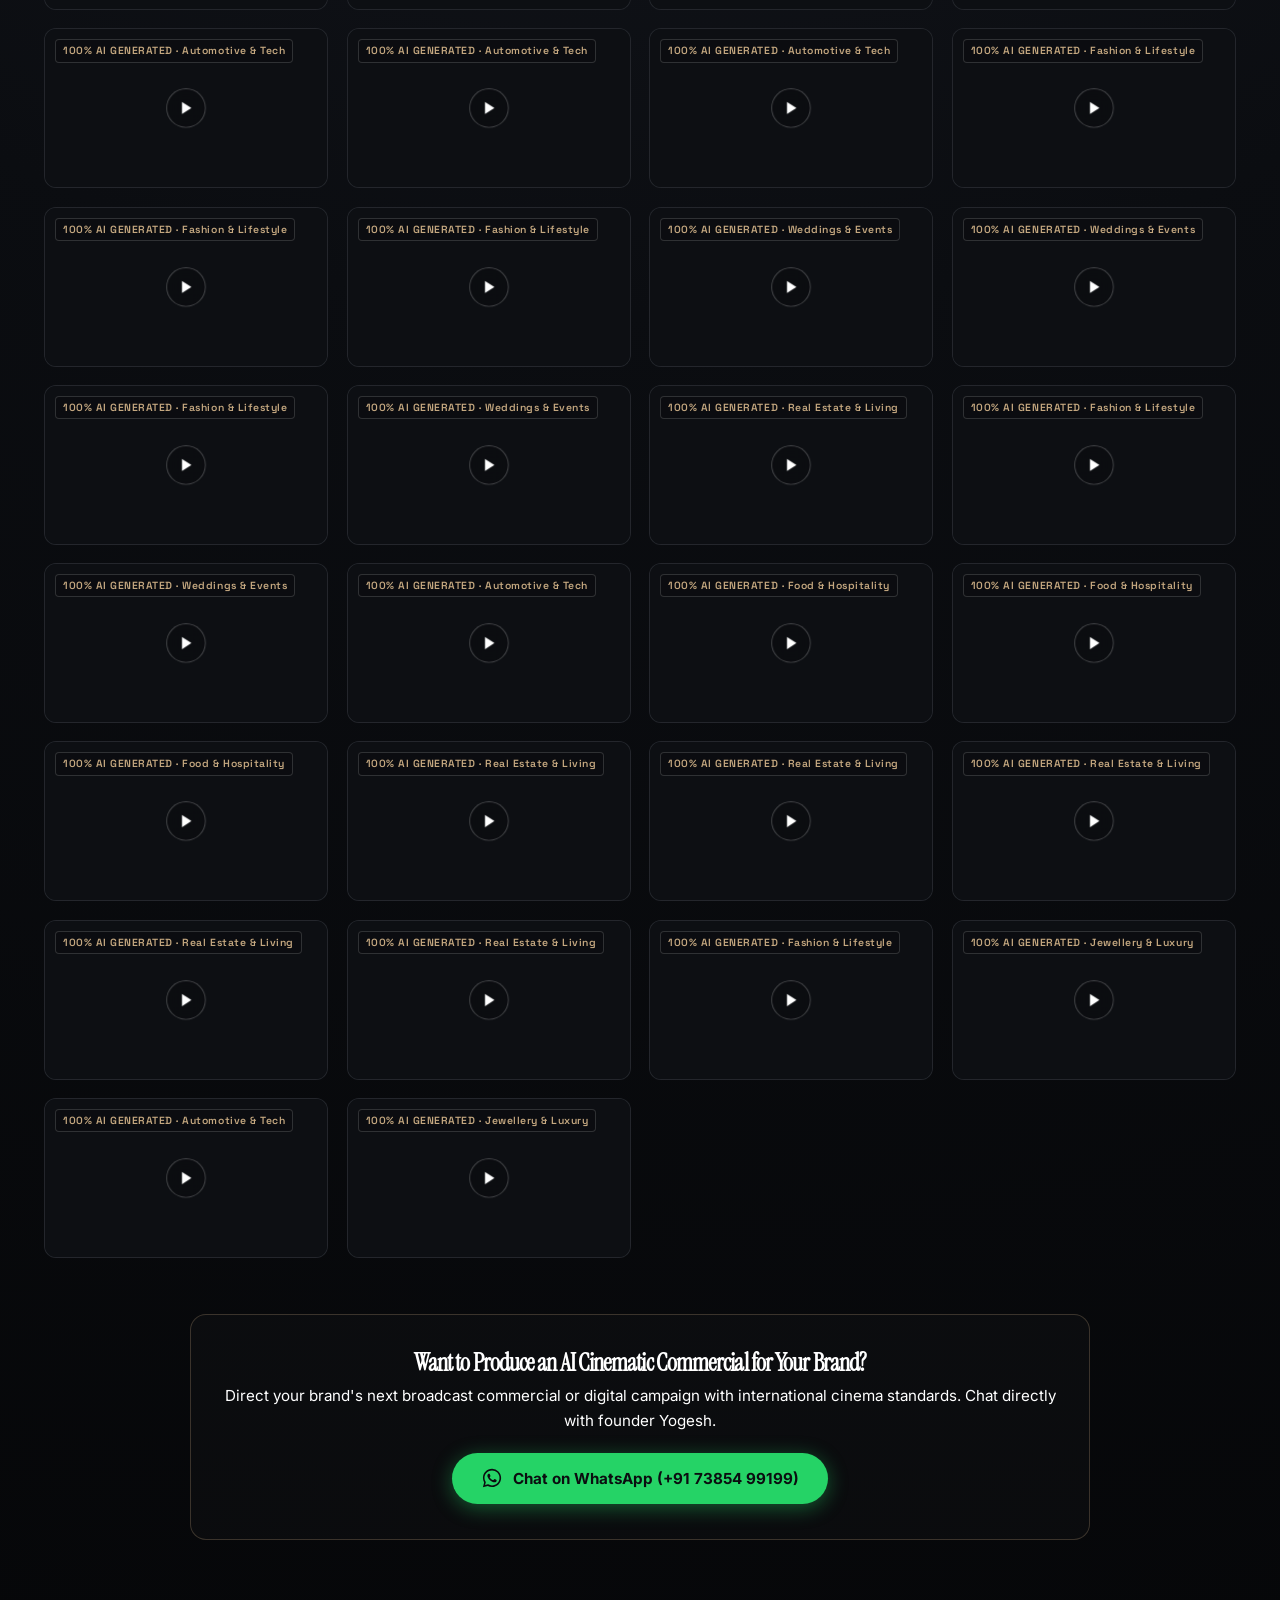
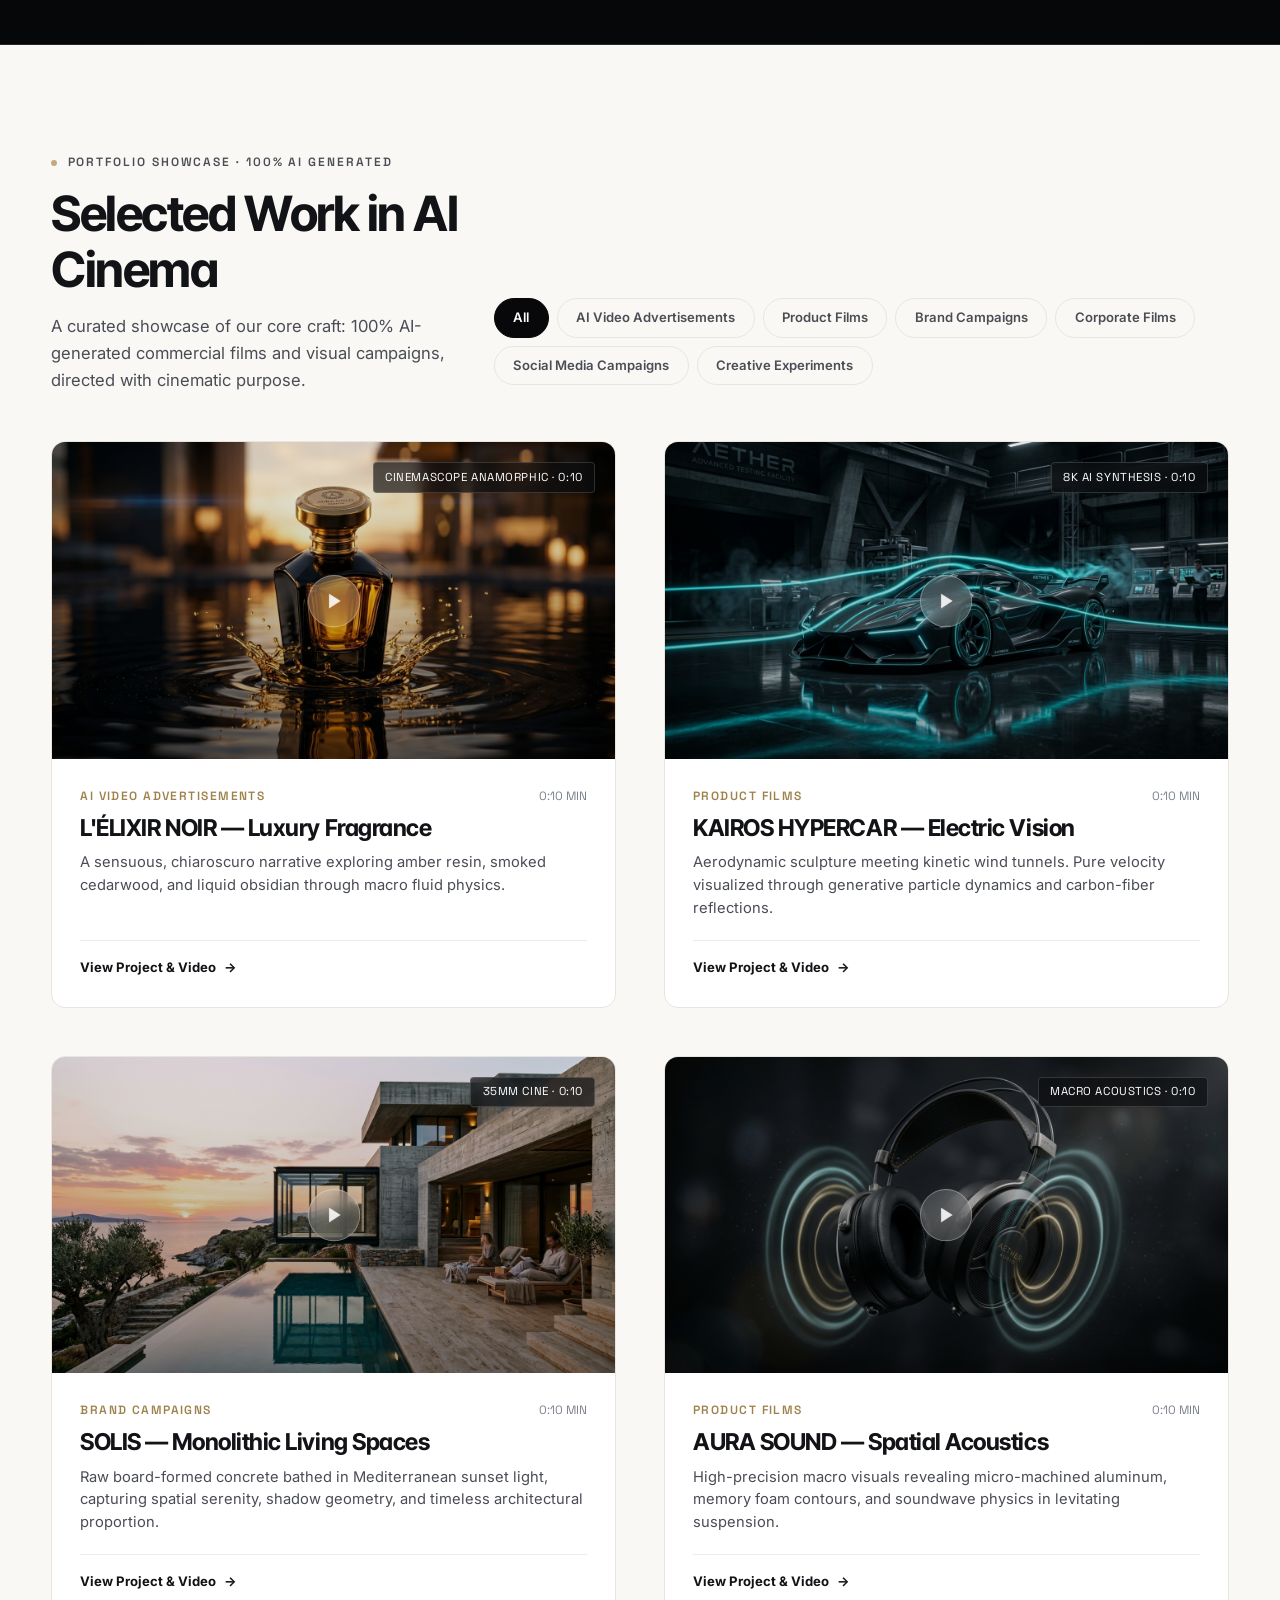
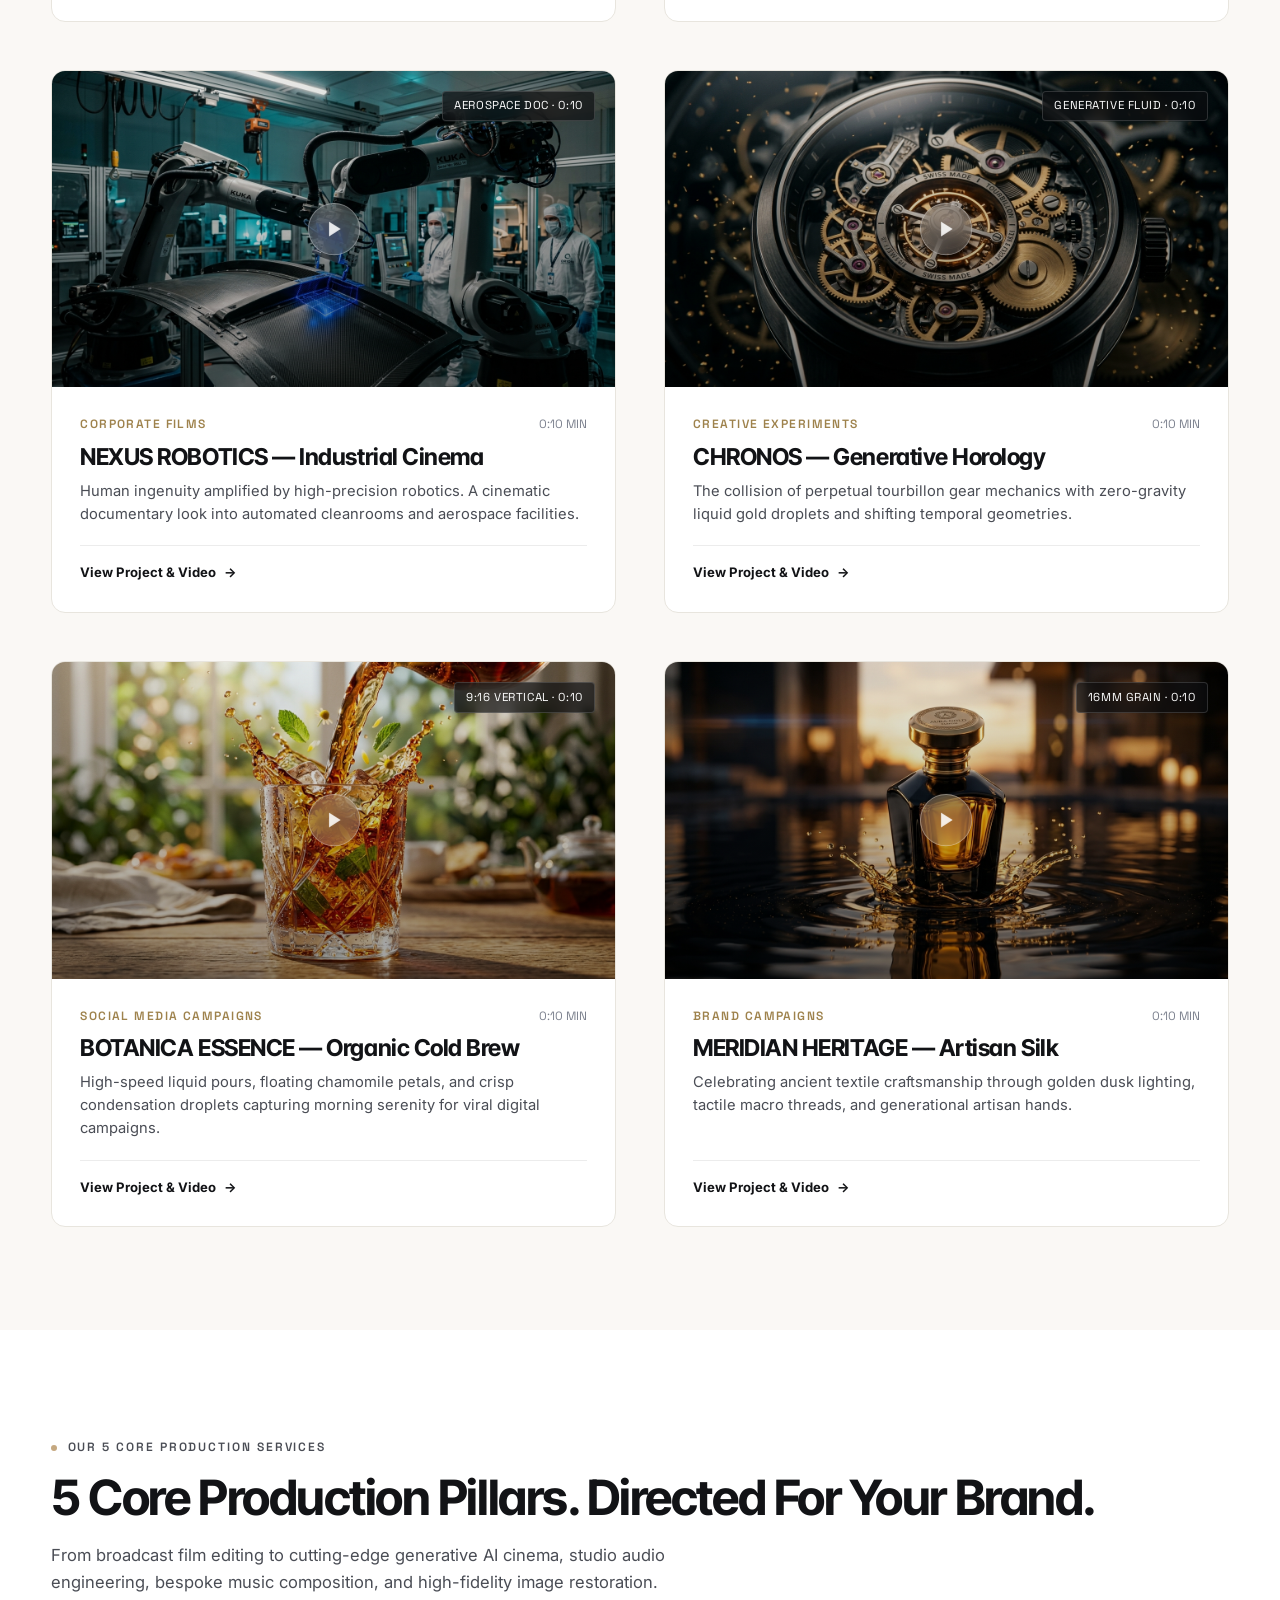
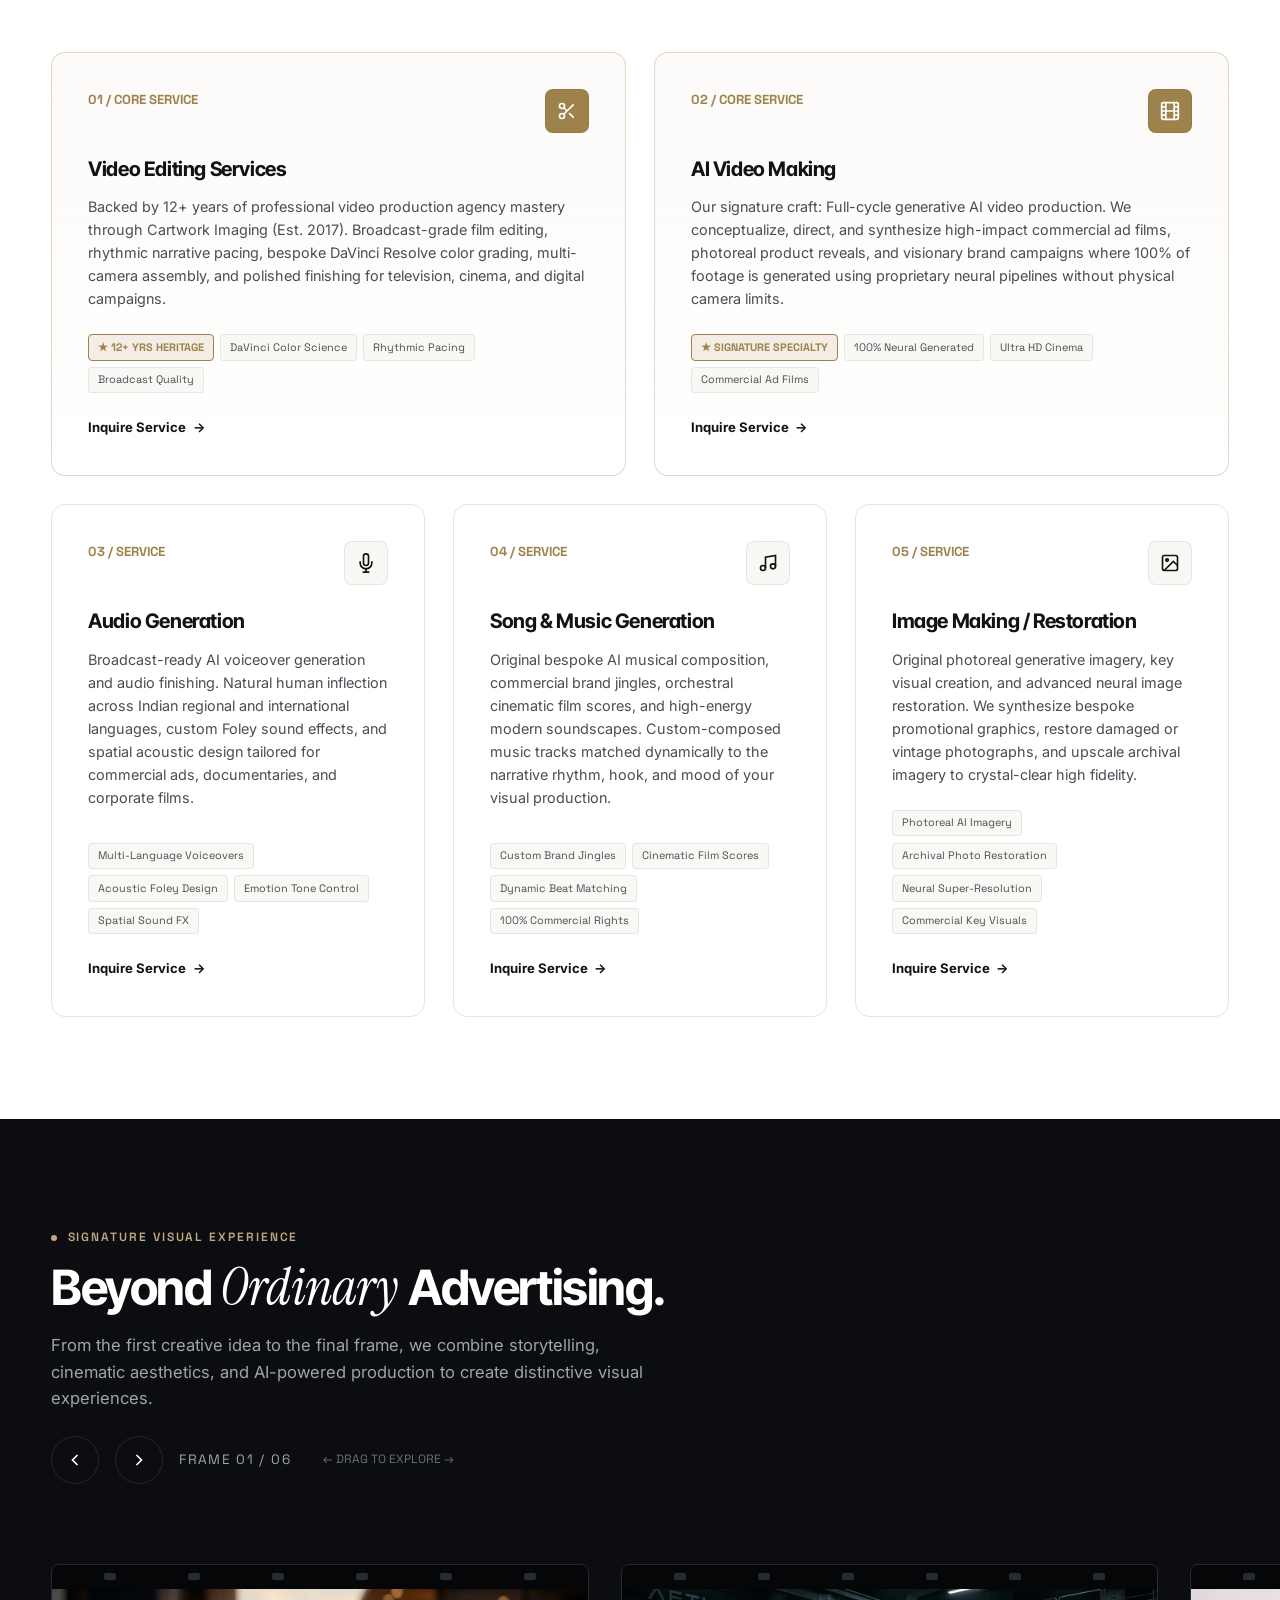
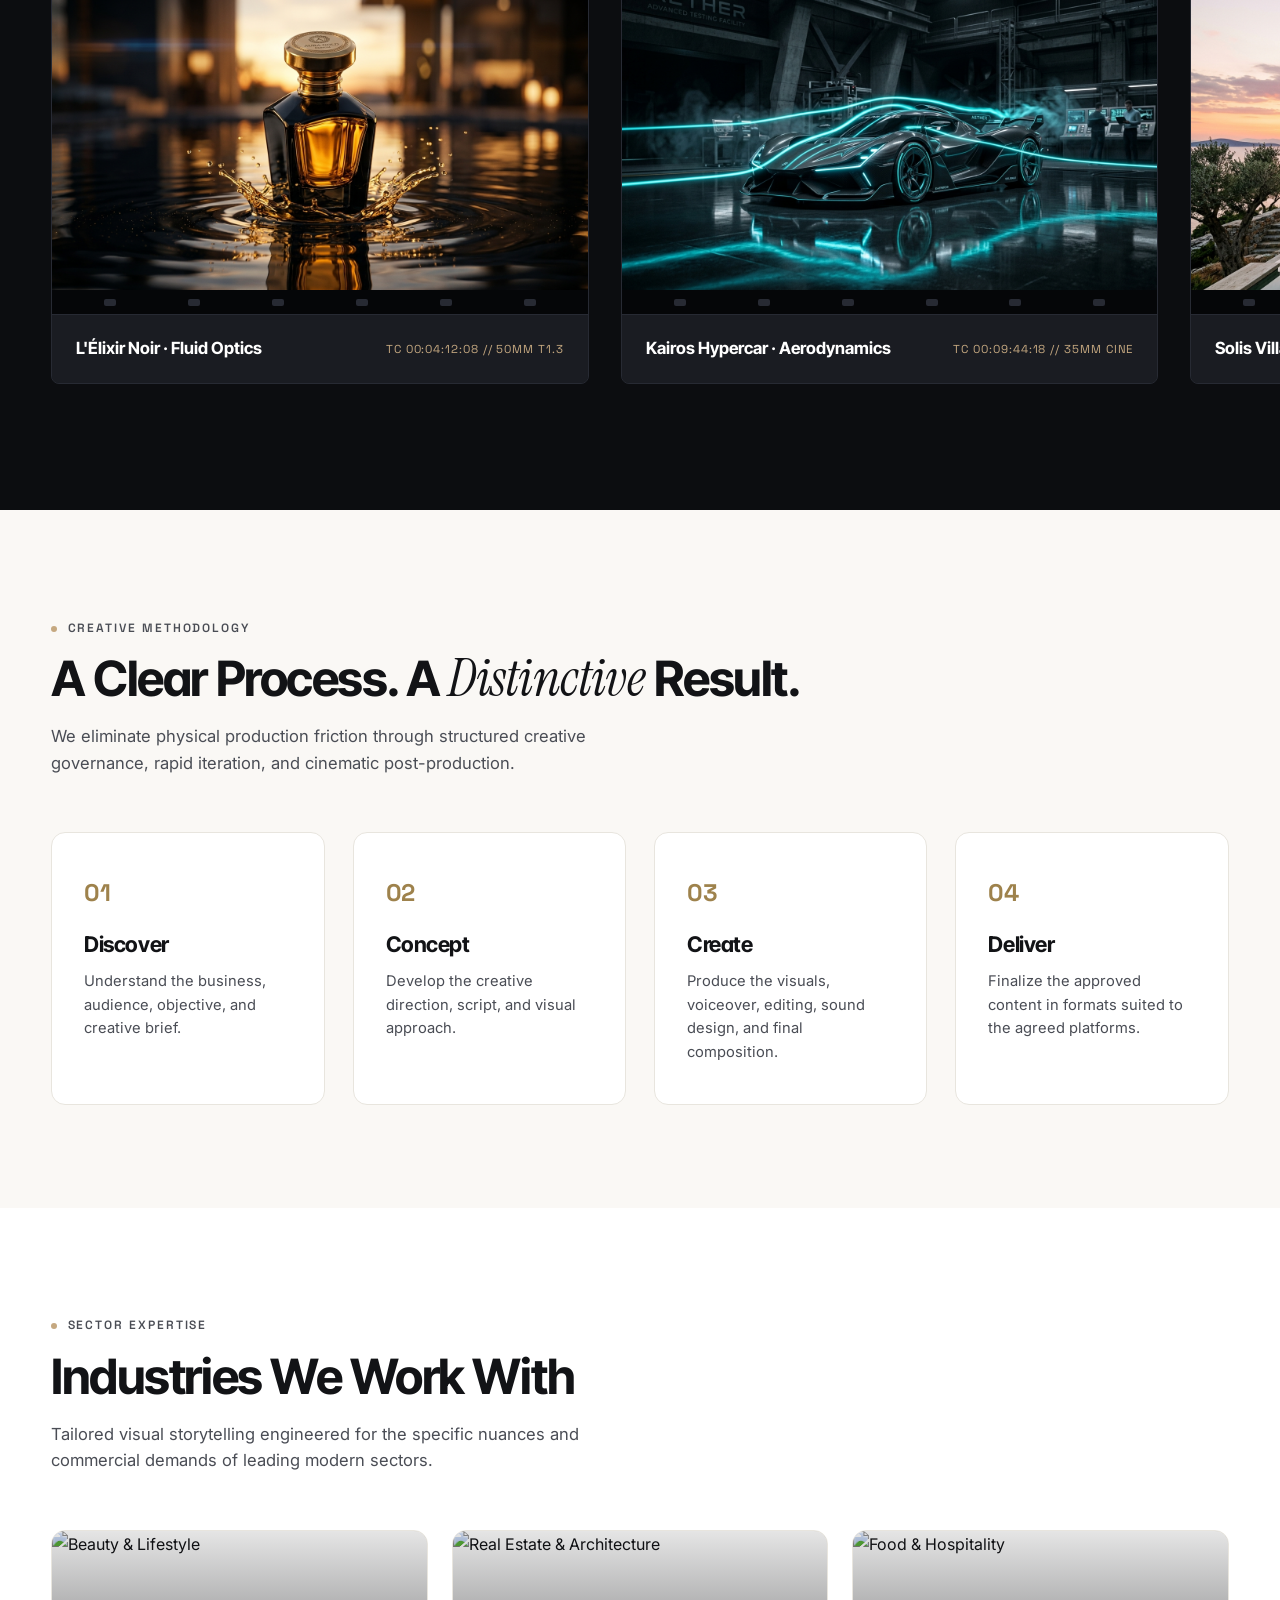
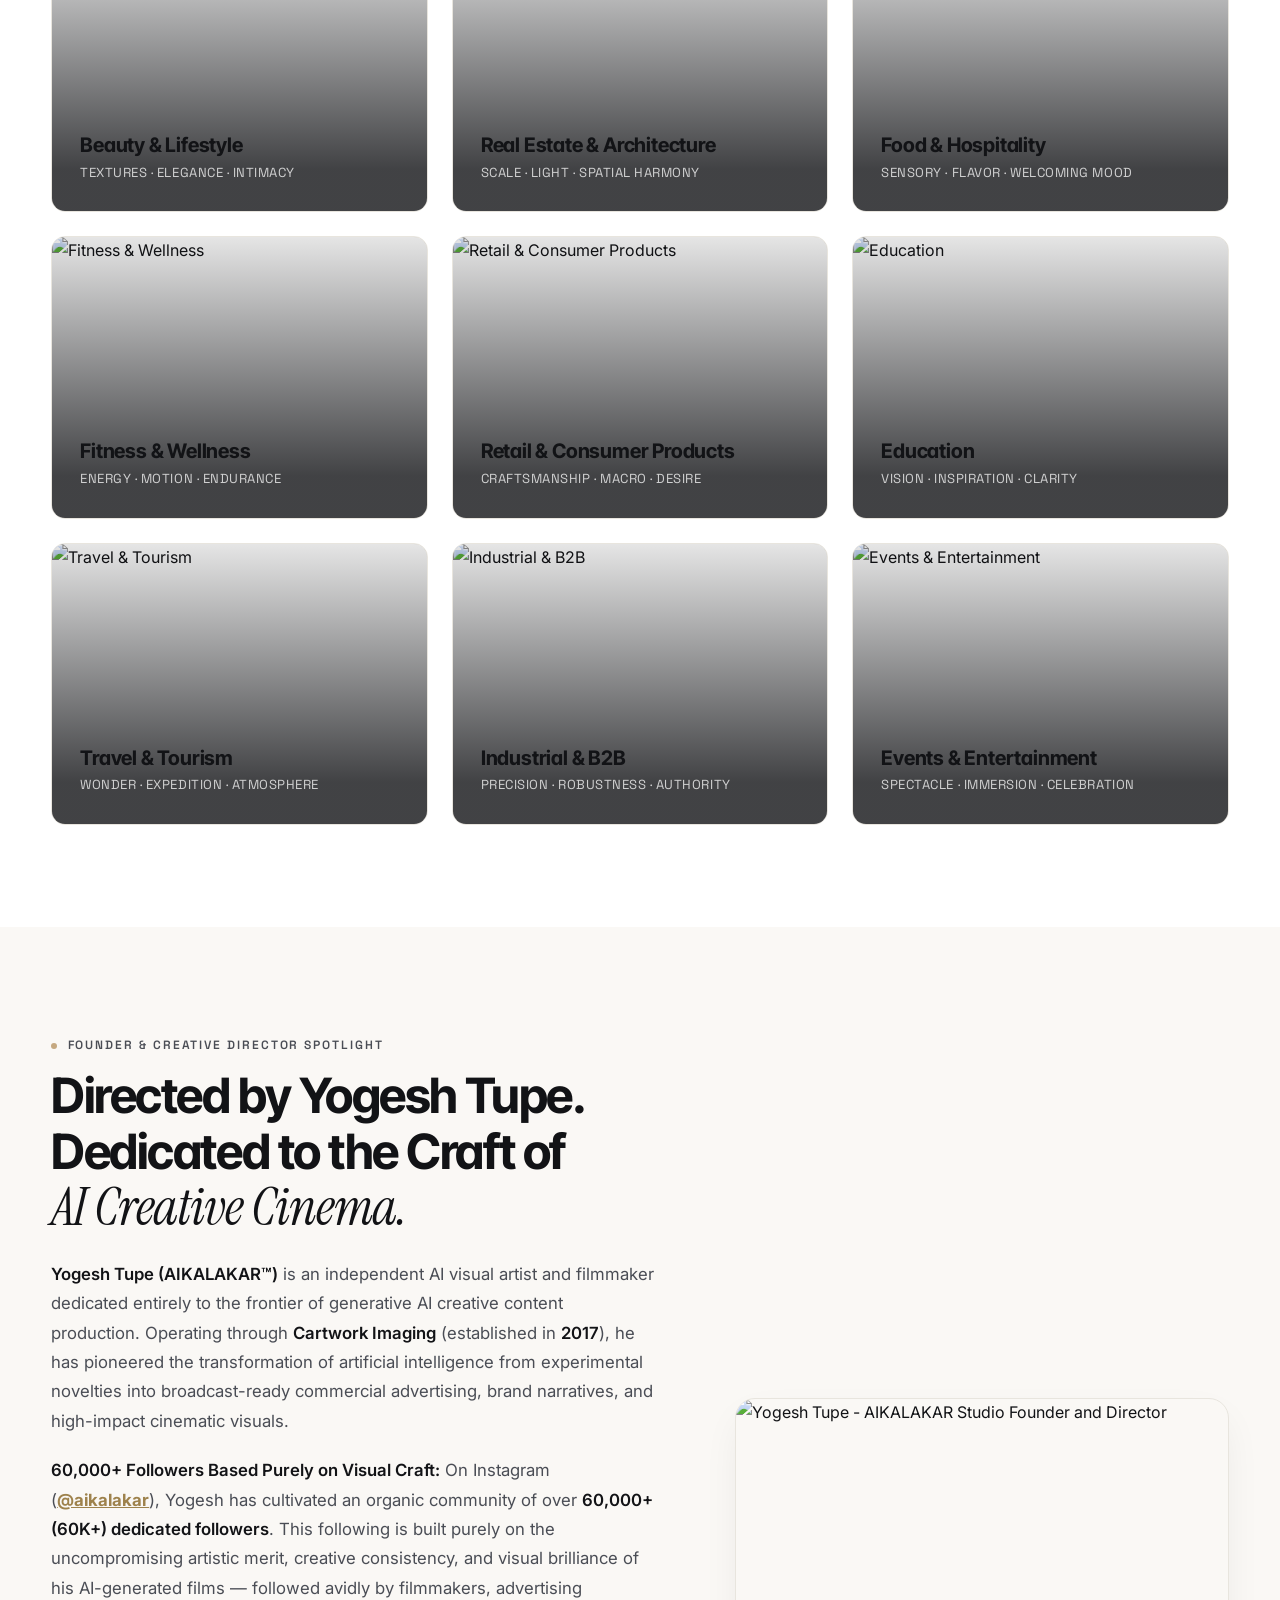
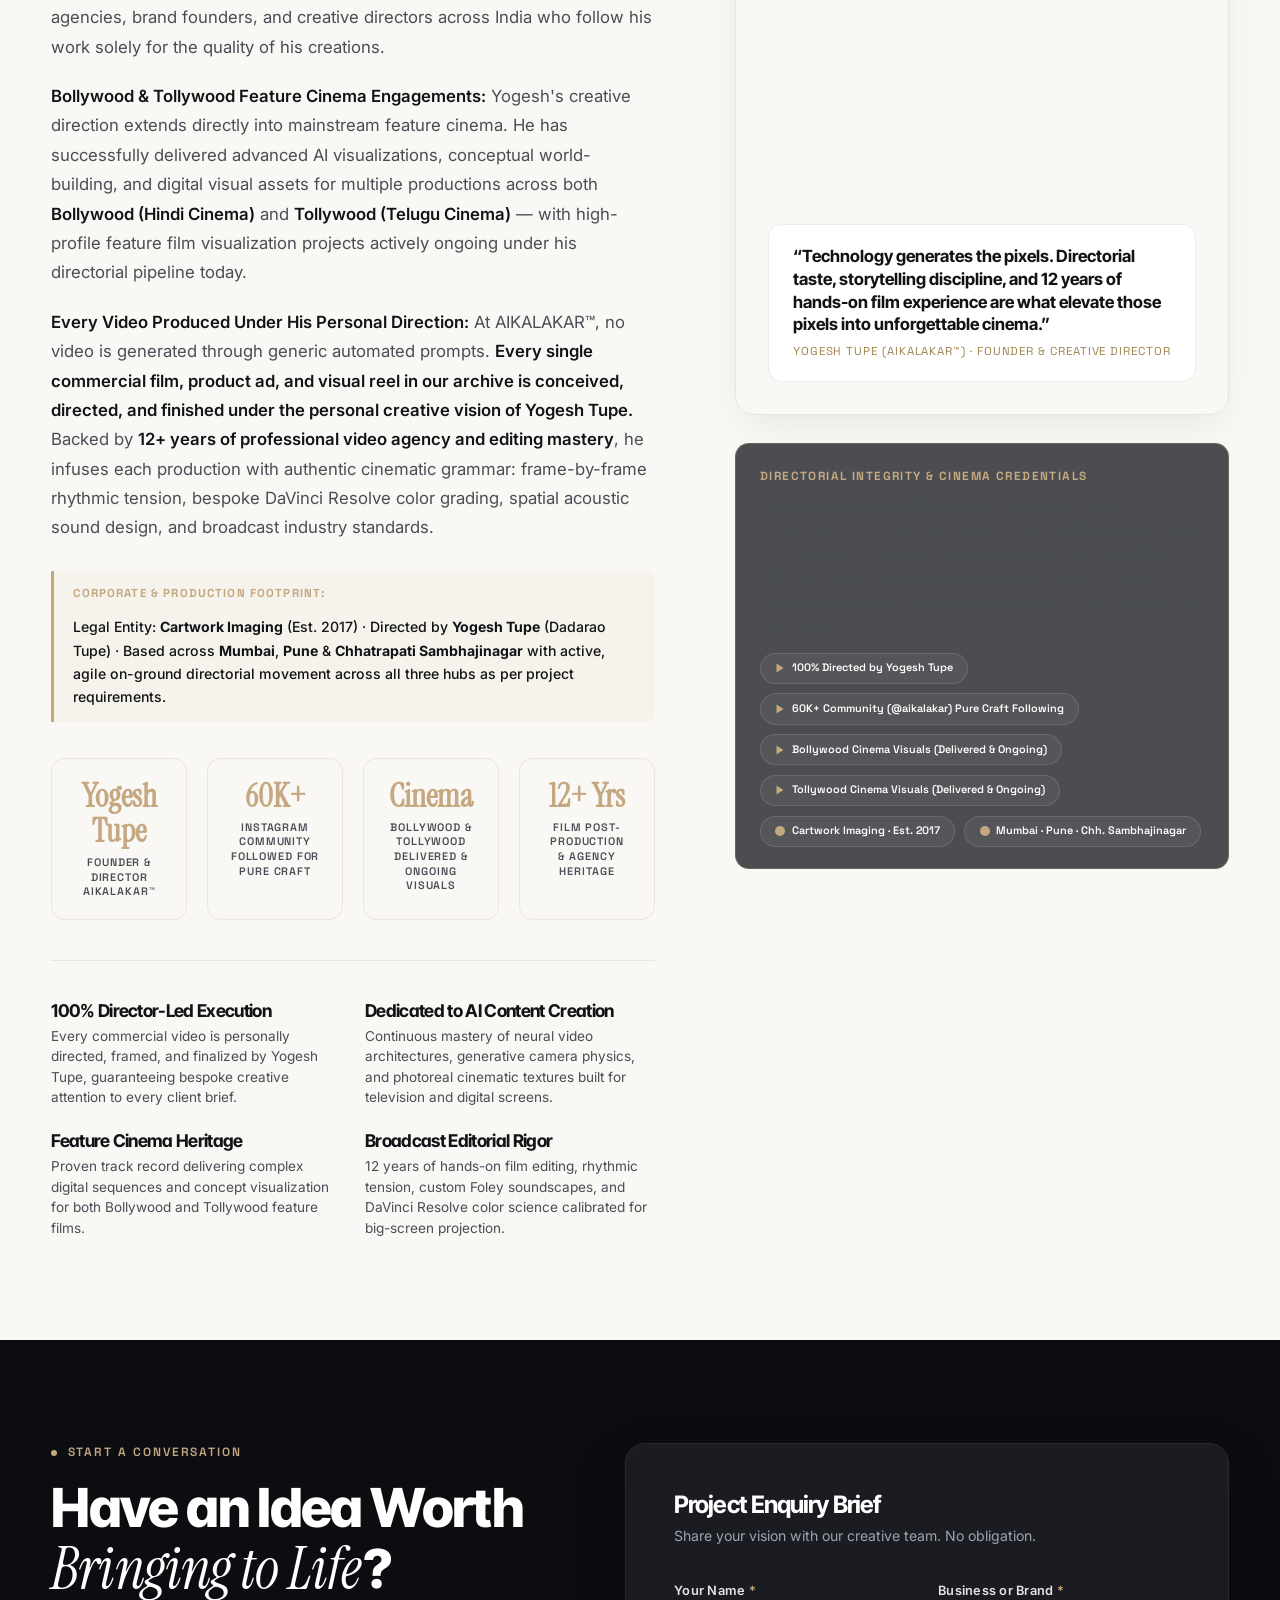
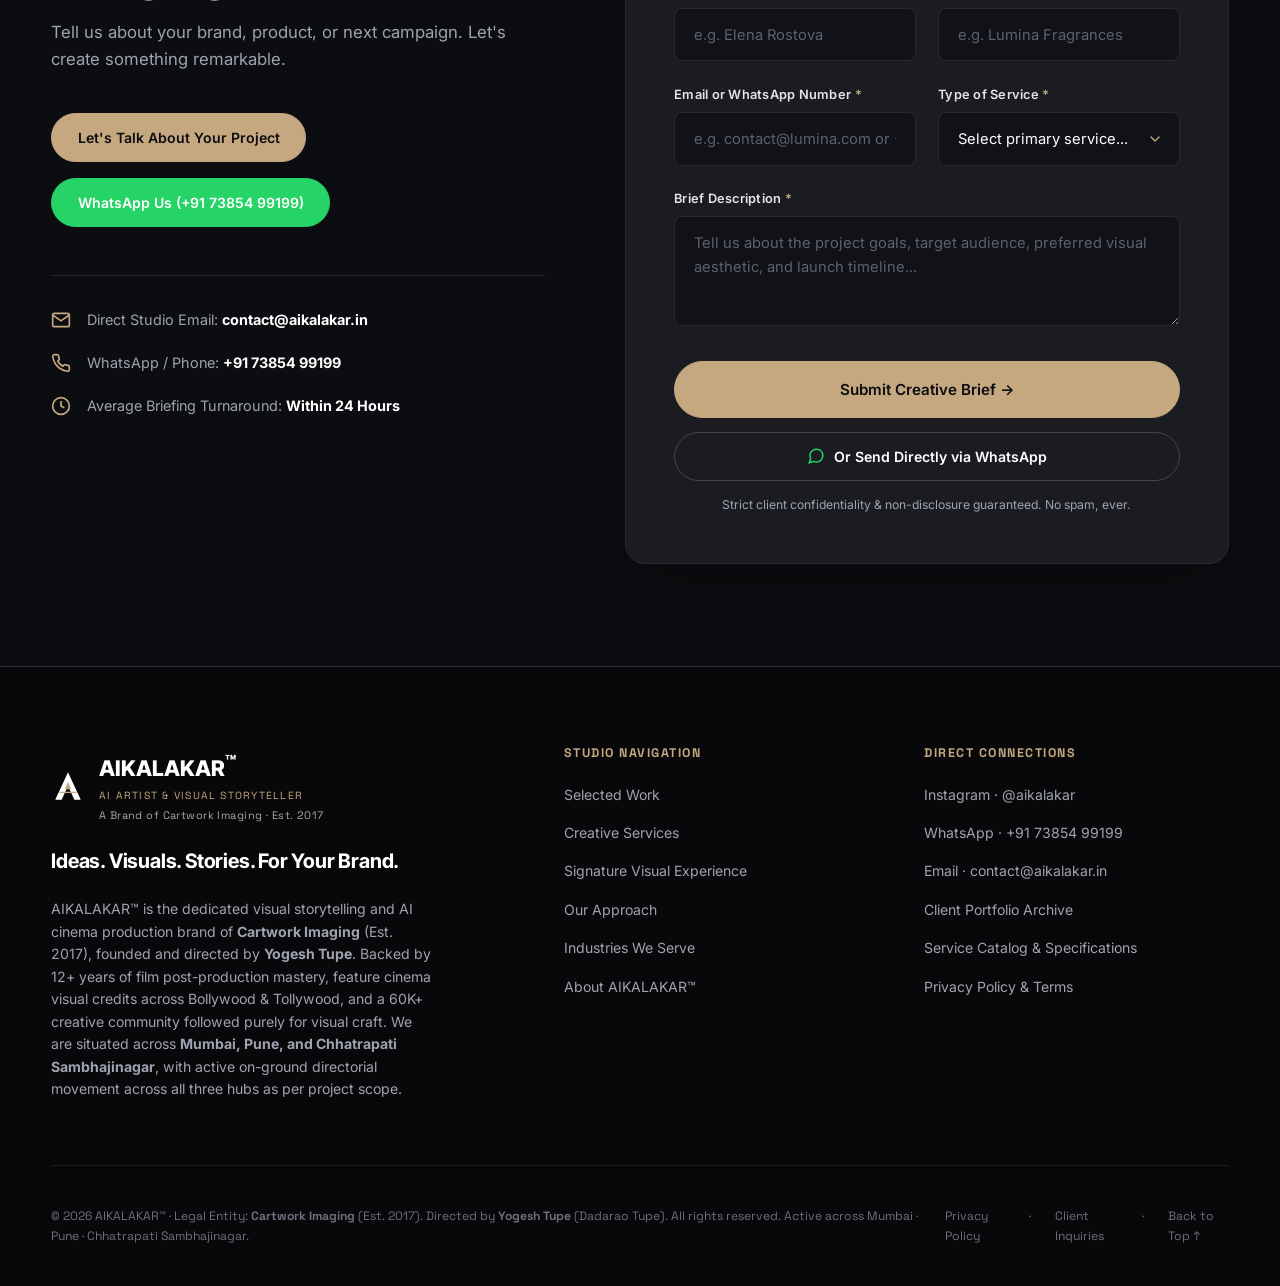
==== commit 7f88215e: "Update studio services to 5 core pillars: Video Editing, AI Video Making, Audio Generation, Song & M" ====
--- a/index.html
+++ b/index.html
@@ -59,11 +59,11 @@
       "addressCountry": "IN"
     },
     "knowsAbout": [
-      "AI Video Advertising",
-      "Cinematic Product Films",
-      "AI Voiceover",
-      "Professional Video Editing",
-      "Brand Storytelling"
+      "Video Editing Services",
+      "AI Video Making",
+      "Audio Generation",
+      "Song and Music Generation",
+      "Image Making and Restoration"
     ]
   }
   </script>
@@ -749,216 +749,133 @@
   </section>
 
   <!-- ==========================================
-       SECTION 3: CREATIVE SERVICES
+       SECTION 3: 5 CORE PRODUCTION SERVICES
        ========================================== -->
   <section class="section" id="services">
     <div class="container">
       <div class="eyebrow">
         <span class="eyebrow-dot"></span>
-        CORE CAPABILITIES &amp; SERVICES
-      </div>
-      <h2 class="section-title">Generative AI Video Production &amp; Creative Services.</h2>
+        OUR 5 CORE PRODUCTION SERVICES
+      </div>
+      <h2 class="section-title">5 Core Production Pillars. Directed For Your Brand.</h2>
       <p class="section-subtitle">
-        Our primary craft is generative AI video production. We merge directorial vision with cutting-edge neural pipelines, delivering broadcast-grade commercial films that elevate brand perception.
+        From broadcast film editing to cutting-edge generative AI cinema, studio audio engineering, bespoke music composition, and high-fidelity image restoration.
       </p>
 
-      <!-- Services Grid: 9 Specified Services -->
-      <div class="services-grid">
+      <!-- Services Grid: 5 Core Main Services -->
+      <div class="services-grid services-grid-5">
         
-        <!-- Service 1 -->
+        <!-- Service 1: Video Editing Services -->
         <div class="service-card" style="border-color: rgba(197, 168, 128, 0.45); background: linear-gradient(180deg, rgba(197, 168, 128, 0.05) 0%, #ffffff 100%);">
           <div class="service-card-header">
-            <span class="service-index" style="color: var(--gold-dark); font-weight: 700;">01 / CORE CRAFT</span>
+            <span class="service-index" style="color: var(--gold-dark); font-weight: 700;">01 / CORE SERVICE</span>
+            <div class="service-icon-box" style="background: var(--gold-dark); color: #ffffff;">
+              <svg width="20" height="20" viewBox="0 0 24 24" fill="none" stroke="currentColor" stroke-width="2"><circle cx="6" cy="6" r="3"></circle><circle cx="6" cy="18" r="3"></circle><line x1="20" y1="4" x2="8.12" y2="15.88"></line><line x1="14.47" y1="14.48" x2="20" y2="20"></line><line x1="8.12" y1="8.12" x2="12" y2="12"></line></svg>
+            </div>
+          </div>
+          <h3 class="service-title">Video Editing Services</h3>
+          <p class="service-description">
+            Backed by 12+ years of professional video production agency mastery through Cartwork Imaging (Est. 2017). Broadcast-grade film editing, rhythmic narrative pacing, bespoke DaVinci Resolve color grading, multi-camera assembly, and polished finishing for television, cinema, and digital campaigns.
+          </p>
+          <div class="service-tags">
+            <span class="service-tag" style="background: rgba(197, 168, 128, 0.2); border-color: var(--gold-dark); color: var(--gold-dark); font-weight: 700;">★ 12+ YRS HERITAGE</span>
+            <span class="service-tag">DaVinci Color Science</span>
+            <span class="service-tag">Rhythmic Pacing</span>
+            <span class="service-tag">Broadcast Quality</span>
+          </div>
+          <div class="service-inquire-link" data-service-id="video-editing" data-service-name="Video Editing Services">
+            Inquire Service <span>→</span>
+          </div>
+        </div>
+
+        <!-- Service 2: AI Video Making -->
+        <div class="service-card" style="border-color: rgba(197, 168, 128, 0.45); background: linear-gradient(180deg, rgba(197, 168, 128, 0.05) 0%, #ffffff 100%);">
+          <div class="service-card-header">
+            <span class="service-index" style="color: var(--gold-dark); font-weight: 700;">02 / CORE SERVICE</span>
             <div class="service-icon-box" style="background: var(--gold-dark); color: #ffffff;">
               <svg width="20" height="20" viewBox="0 0 24 24" fill="none" stroke="currentColor" stroke-width="2"><rect x="2" y="2" width="20" height="20" rx="2.18" ry="2.18"></rect><line x1="7" y1="2" x2="7" y2="22"></line><line x1="17" y1="2" x2="17" y2="22"></line><line x1="2" y1="12" x2="22" y2="12"></line><line x1="2" y1="7" x2="7" y2="7"></line><line x1="2" y1="17" x2="7" y2="17"></line><line x1="17" y1="17" x2="22" y2="17"></line><line x1="17" y1="7" x2="22" y2="7"></line></svg>
             </div>
           </div>
-          <h3 class="service-title">Generative AI Video Production</h3>
+          <h3 class="service-title">AI Video Making</h3>
           <p class="service-description">
-            Our primary expertise and core business. Full-cycle AI commercial ad films, product reveals, and high-impact brand campaigns crafted 100% via neural video generation.
+            Our signature craft: Full-cycle generative AI video production. We conceptualize, direct, and synthesize high-impact commercial ad films, photoreal product reveals, and visionary brand campaigns where 100% of footage is generated using proprietary neural pipelines without physical camera limits.
           </p>
           <div class="service-tags">
-            <span class="service-tag" style="background: rgba(197, 168, 128, 0.2); border-color: var(--gold-dark); color: var(--gold-dark); font-weight: 700;">★ PRIMARY SPECIALIZATION</span>
-            <span class="service-tag">100% AI Generated</span>
+            <span class="service-tag" style="background: rgba(197, 168, 128, 0.2); border-color: var(--gold-dark); color: var(--gold-dark); font-weight: 700;">★ SIGNATURE SPECIALTY</span>
+            <span class="service-tag">100% Neural Generated</span>
             <span class="service-tag">Ultra HD Cinema</span>
-          </div>
-          <div class="service-inquire-link" data-service-id="ai-video-ads" data-service-name="Generative AI Video Production">
+            <span class="service-tag">Commercial Ad Films</span>
+          </div>
+          <div class="service-inquire-link" data-service-id="ai-video-making" data-service-name="AI Video Making">
             Inquire Service <span>→</span>
           </div>
         </div>
 
-        <!-- Service 2 -->
-        <div class="service-card">
-          <div class="service-card-header">
-            <span class="service-index">02 / SERVICE</span>
-            <div class="service-icon-box">
-              <svg width="20" height="20" viewBox="0 0 24 24" fill="none" stroke="currentColor" stroke-width="2"><path d="M12 1a3 3 0 0 0-3 3v8a3 3 0 0 0 6 0V4a3 3 0 0 0-3-3z"></path><path d="M19 10v2a7 7 0 0 1-14 0v-2"></path><line x1="12" y1="19" x2="12" y2="23"></line><line x1="8" y1="23" x2="16" y2="23"></line></svg>
-            </div>
-          </div>
-          <h3 class="service-title">AI Voiceover Services</h3>
-          <p class="service-description">
-            Natural-sounding AI voiceovers for advertisements, explainers, corporate films, and digital content.
-          </p>
-          <div class="service-tags">
-            <span class="service-tag">Multi-Language</span>
-            <span class="service-tag">Studio Acoustics</span>
-            <span class="service-tag">Emotion Tone Control</span>
-          </div>
-          <div class="service-inquire-link" data-service-id="voiceover" data-service-name="AI Voiceover Services">
-            Inquire Service <span>→</span>
-          </div>
-        </div>
-
-        <!-- Service 3 -->
+        <!-- Service 3: Audio Generation -->
         <div class="service-card">
           <div class="service-card-header">
             <span class="service-index">03 / SERVICE</span>
             <div class="service-icon-box">
-              <svg width="20" height="20" viewBox="0 0 24 24" fill="none" stroke="currentColor" stroke-width="2"><circle cx="6" cy="6" r="3"></circle><circle cx="6" cy="18" r="3"></circle><line x1="20" y1="4" x2="8.12" y2="15.88"></line><line x1="14.47" y1="14.48" x2="20" y2="20"></line><line x1="8.12" y1="8.12" x2="12" y2="12"></line></svg>
-            </div>
-          </div>
-          <h3 class="service-title">Professional Video Editing</h3>
+              <svg width="20" height="20" viewBox="0 0 24 24" fill="none" stroke="currentColor" stroke-width="2"><path d="M12 1a3 3 0 0 0-3 3v8a3 3 0 0 0 6 0V4a3 3 0 0 0-3-3z"></path><path d="M19 10v2a7 7 0 0 1-14 0v-2"></path><line x1="12" y1="19" x2="12" y2="23"></line><line x1="8" y1="23" x2="16" y2="23"></line></svg>
+            </div>
+          </div>
+          <h3 class="service-title">Audio Generation</h3>
           <p class="service-description">
-            Refined editing, pacing, sound design, color grading, and finishing for compelling visual experiences.
+            Broadcast-ready AI voiceover generation and audio finishing. Natural human inflection across Indian regional and international languages, custom Foley sound effects, and spatial acoustic design tailored for commercial ads, documentaries, and corporate films.
           </p>
           <div class="service-tags">
-            <span class="service-tag">DaVinci Color Grade</span>
-            <span class="service-tag">Sound Design</span>
-            <span class="service-tag">Rhythmic Pacing</span>
-          </div>
-          <div class="service-inquire-link" data-service-id="video-editing" data-service-name="Professional Video Editing">
+            <span class="service-tag">Multi-Language Voiceovers</span>
+            <span class="service-tag">Acoustic Foley Design</span>
+            <span class="service-tag">Emotion Tone Control</span>
+            <span class="service-tag">Spatial Sound FX</span>
+          </div>
+          <div class="service-inquire-link" data-service-id="audio-generation" data-service-name="Audio Generation">
             Inquire Service <span>→</span>
           </div>
         </div>
 
-        <!-- Service 4 -->
+        <!-- Service 4: Song & Music Generation -->
         <div class="service-card">
           <div class="service-card-header">
             <span class="service-index">04 / SERVICE</span>
             <div class="service-icon-box">
-              <svg width="20" height="20" viewBox="0 0 24 24" fill="none" stroke="currentColor" stroke-width="2"><path d="M21 16V8a2 2 0 0 0-1-1.73l-7-4a2 2 0 0 0-2 0l-7 4A2 2 0 0 0 3 8v8a2 2 0 0 0 1 1.73l7 4a2 2 0 0 0 2 0l7-4A2 2 0 0 0 21 16z"></path><polyline points="3.27 6.96 12 12.01 20.73 6.96"></polyline><line x1="12" y1="22.08" x2="12" y2="12"></line></svg>
-            </div>
-          </div>
-          <h3 class="service-title">AI Image &amp; Video Generation</h3>
+              <svg width="20" height="20" viewBox="0 0 24 24" fill="none" stroke="currentColor" stroke-width="2"><path d="M9 18V5l12-2v13"></path><circle cx="6" cy="18" r="3"></circle><circle cx="18" cy="16" r="3"></circle></svg>
+            </div>
+          </div>
+          <h3 class="service-title">Song &amp; Music Generation</h3>
           <p class="service-description">
-            Original AI-generated visuals and cinematic scenes tailored to your creative brief.
+            Original bespoke AI musical composition, commercial brand jingles, orchestral cinematic film scores, and high-energy modern soundscapes. Custom-composed music tracks matched dynamically to the narrative rhythm, hook, and mood of your visual production.
           </p>
           <div class="service-tags">
-            <span class="service-tag">Custom LoRA Models</span>
-            <span class="service-tag">Photoreal Keyframes</span>
-            <span class="service-tag">Camera Motion</span>
-          </div>
-          <div class="service-inquire-link" data-service-id="image-video-gen" data-service-name="AI Image & Video Generation">
+            <span class="service-tag">Custom Brand Jingles</span>
+            <span class="service-tag">Cinematic Film Scores</span>
+            <span class="service-tag">Dynamic Beat Matching</span>
+            <span class="service-tag">100% Commercial Rights</span>
+          </div>
+          <div class="service-inquire-link" data-service-id="song-music-generation" data-service-name="Song & Music Generation">
             Inquire Service <span>→</span>
           </div>
         </div>
 
-        <!-- Service 5 -->
+        <!-- Service 5: Image Making / Restoration -->
         <div class="service-card">
           <div class="service-card-header">
             <span class="service-index">05 / SERVICE</span>
             <div class="service-icon-box">
-              <svg width="20" height="20" viewBox="0 0 24 24" fill="none" stroke="currentColor" stroke-width="2"><polygon points="12 2 15.09 8.26 22 9.27 17 14.14 18.18 21.02 12 17.77 5.82 21.02 7 14.14 2 9.27 8.91 8.26 12 2"></polygon></svg>
-            </div>
-          </div>
-          <h3 class="service-title">Product &amp; Brand Films</h3>
+              <svg width="20" height="20" viewBox="0 0 24 24" fill="none" stroke="currentColor" stroke-width="2"><rect x="3" y="3" width="18" height="18" rx="2" ry="2"></rect><circle cx="8.5" cy="8.5" r="1.5"></circle><polyline points="21 15 16 10 5 21"></polyline></svg>
+            </div>
+          </div>
+          <h3 class="service-title">Image Making / Restoration</h3>
           <p class="service-description">
-            Premium product showcases and brand storytelling that highlight design, identity, and value.
+            Original photoreal generative imagery, key visual creation, and advanced neural image restoration. We synthesize bespoke promotional graphics, restore damaged or vintage photographs, and upscale archival imagery to crystal-clear high fidelity.
           </p>
           <div class="service-tags">
-            <span class="service-tag">Macro Cinematography</span>
-            <span class="service-tag">Exploded View</span>
-            <span class="service-tag">Luxury Commercial</span>
-          </div>
-          <div class="service-inquire-link" data-service-id="product-films" data-service-name="Product & Brand Films">
-            Inquire Service <span>→</span>
-          </div>
-        </div>
-
-        <!-- Service 6 -->
-        <div class="service-card">
-          <div class="service-card-header">
-            <span class="service-index">06 / SERVICE</span>
-            <div class="service-icon-box">
-              <svg width="20" height="20" viewBox="0 0 24 24" fill="none" stroke="currentColor" stroke-width="2"><rect x="2" y="7" width="20" height="14" rx="2" ry="2"></rect><path d="M16 21V5a2 2 0 0 0-2-2h-4a2 2 0 0 0-2 2v16"></path></svg>
-            </div>
-          </div>
-          <h3 class="service-title">Corporate Films &amp; Promotional Videos</h3>
-          <p class="service-description">
-            Professional films for companies, institutions, campaigns, and business communication.
-          </p>
-          <div class="service-tags">
-            <span class="service-tag">Executive Vision</span>
-            <span class="service-tag">Institutional Profile</span>
-            <span class="service-tag">Investor Pitch Films</span>
-          </div>
-          <div class="service-inquire-link" data-service-id="corporate-films" data-service-name="Corporate Films & Promotional Videos">
-            Inquire Service <span>→</span>
-          </div>
-        </div>
-
-        <!-- Service 7 -->
-        <div class="service-card">
-          <div class="service-card-header">
-            <span class="service-index">07 / SERVICE</span>
-            <div class="service-icon-box">
-              <svg width="20" height="20" viewBox="0 0 24 24" fill="none" stroke="currentColor" stroke-width="2"><rect x="5" y="2" width="14" height="20" rx="2" ry="2"></rect><line x1="12" y1="18" x2="12.01" y2="18"></line></svg>
-            </div>
-          </div>
-          <h3 class="service-title">Social Media Reels &amp; Content</h3>
-          <p class="service-description">
-            Engaging short-form content created for Instagram, YouTube, Facebook, and digital campaigns.
-          </p>
-          <div class="service-tags">
-            <span class="service-tag">9:16 Vertical</span>
-            <span class="service-tag">Hook Optimization</span>
-            <span class="service-tag">Batch Production</span>
-          </div>
-          <div class="service-inquire-link" data-service-id="social-media" data-service-name="Social Media Reels & Content">
-            Inquire Service <span>→</span>
-          </div>
-        </div>
-
-        <!-- Service 8 -->
-        <div class="service-card">
-          <div class="service-card-header">
-            <span class="service-index">08 / SERVICE</span>
-            <div class="service-icon-box">
-              <svg width="20" height="20" viewBox="0 0 24 24" fill="none" stroke="currentColor" stroke-width="2"><polygon points="5 3 19 12 5 21 5 3"></polygon><line x1="19" y1="5" x2="19" y2="19"></line></svg>
-            </div>
-          </div>
-          <h3 class="service-title">Motion Graphics &amp; Visual Effects</h3>
-          <p class="service-description">
-            Purposeful animation, visual effects, motion design, and polished finishing.
-          </p>
-          <div class="service-tags">
-            <span class="service-tag">Kinetic Typography</span>
-            <span class="service-tag">VFX Compositing</span>
-            <span class="service-tag">Logo Reveals</span>
-          </div>
-          <div class="service-inquire-link" data-service-id="motion-vfx" data-service-name="Motion Graphics & Visual Effects">
-            Inquire Service <span>→</span>
-          </div>
-        </div>
-
-        <!-- Service 9 -->
-        <div class="service-card">
-          <div class="service-card-header">
-            <span class="service-index">09 / SERVICE</span>
-            <div class="service-icon-box">
-              <svg width="20" height="20" viewBox="0 0 24 24" fill="none" stroke="currentColor" stroke-width="2"><path d="M2 3h6a4 4 0 0 1 4 4v14a3 3 0 0 0-3-3H2z"></path><path d="M22 3h-6a4 4 0 0 0-4 4v14a3 3 0 0 1 3-3h7z"></path></svg>
-            </div>
-          </div>
-          <h3 class="service-title">Creative Concepts &amp; Storytelling</h3>
-          <p class="service-description">
-            Concept development, scripts, storyboards, visual direction, and creative planning.
-          </p>
-          <div class="service-tags">
-            <span class="service-tag">Scriptwriting</span>
-            <span class="service-tag">AI Storyboards</span>
-            <span class="service-tag">Visual Moodboards</span>
-          </div>
-          <div class="service-inquire-link" data-service-id="creative-concepts" data-service-name="Creative Concepts & Storytelling">
+            <span class="service-tag">Photoreal AI Imagery</span>
+            <span class="service-tag">Archival Photo Restoration</span>
+            <span class="service-tag">Neural Super-Resolution</span>
+            <span class="service-tag">Commercial Key Visuals</span>
+          </div>
+          <div class="service-inquire-link" data-service-id="image-restoration" data-service-name="Image Making / Restoration">
             Inquire Service <span>→</span>
           </div>
         </div>
@@ -1495,17 +1412,14 @@
                   <span class="form-error-msg">Please provide an email or phone number.</span>
                 </div>
                 <div class="form-group">
-                  <label for="project-type" class="form-label">Type of Project <span class="req">*</span></label>
+                  <label for="project-type" class="form-label">Type of Service <span class="req">*</span></label>
                   <select id="project-type" class="form-select" required>
-                    <option value="" disabled selected>Select project category...</option>
-                    <option value="ai-video-ads">AI Video Advertisements</option>
-                    <option value="product-films">Product &amp; Brand Films</option>
-                    <option value="brand-campaigns">Brand Narrative Campaigns</option>
-                    <option value="corporate-films">Corporate Films &amp; Promos</option>
-                    <option value="social-media">Social Media Reels &amp; Short Form</option>
-                    <option value="voiceover">AI Voiceover &amp; Audio Finishing</option>
-                    <option value="video-editing">Professional Video Editing &amp; Grading</option>
-                    <option value="creative-experiments">Creative Concepting &amp; Exploration</option>
+                    <option value="" disabled selected>Select primary service...</option>
+                    <option value="video-editing">01. Video Editing Services</option>
+                    <option value="ai-video-making">02. AI Video Making</option>
+                    <option value="audio-generation">03. Audio Generation</option>
+                    <option value="song-music-generation">04. Song &amp; Music Generation</option>
+                    <option value="image-restoration">05. Image Making / Restoration</option>
                   </select>
                   <span class="form-error-msg">Please select a project type.</span>
                 </div>
--- a/css/style.css
+++ b/css/style.css
@@ -1261,6 +1261,19 @@
   .services-grid {
     grid-template-columns: repeat(3, 1fr);
     gap: 1.75rem;
+  }
+  .services-grid-5 {
+    grid-template-columns: repeat(6, 1fr);
+    gap: 1.75rem;
+  }
+  .services-grid-5 .service-card:nth-child(1),
+  .services-grid-5 .service-card:nth-child(2) {
+    grid-column: span 3;
+  }
+  .services-grid-5 .service-card:nth-child(3),
+  .services-grid-5 .service-card:nth-child(4),
+  .services-grid-5 .service-card:nth-child(5) {
+    grid-column: span 2;
   }
 }
 
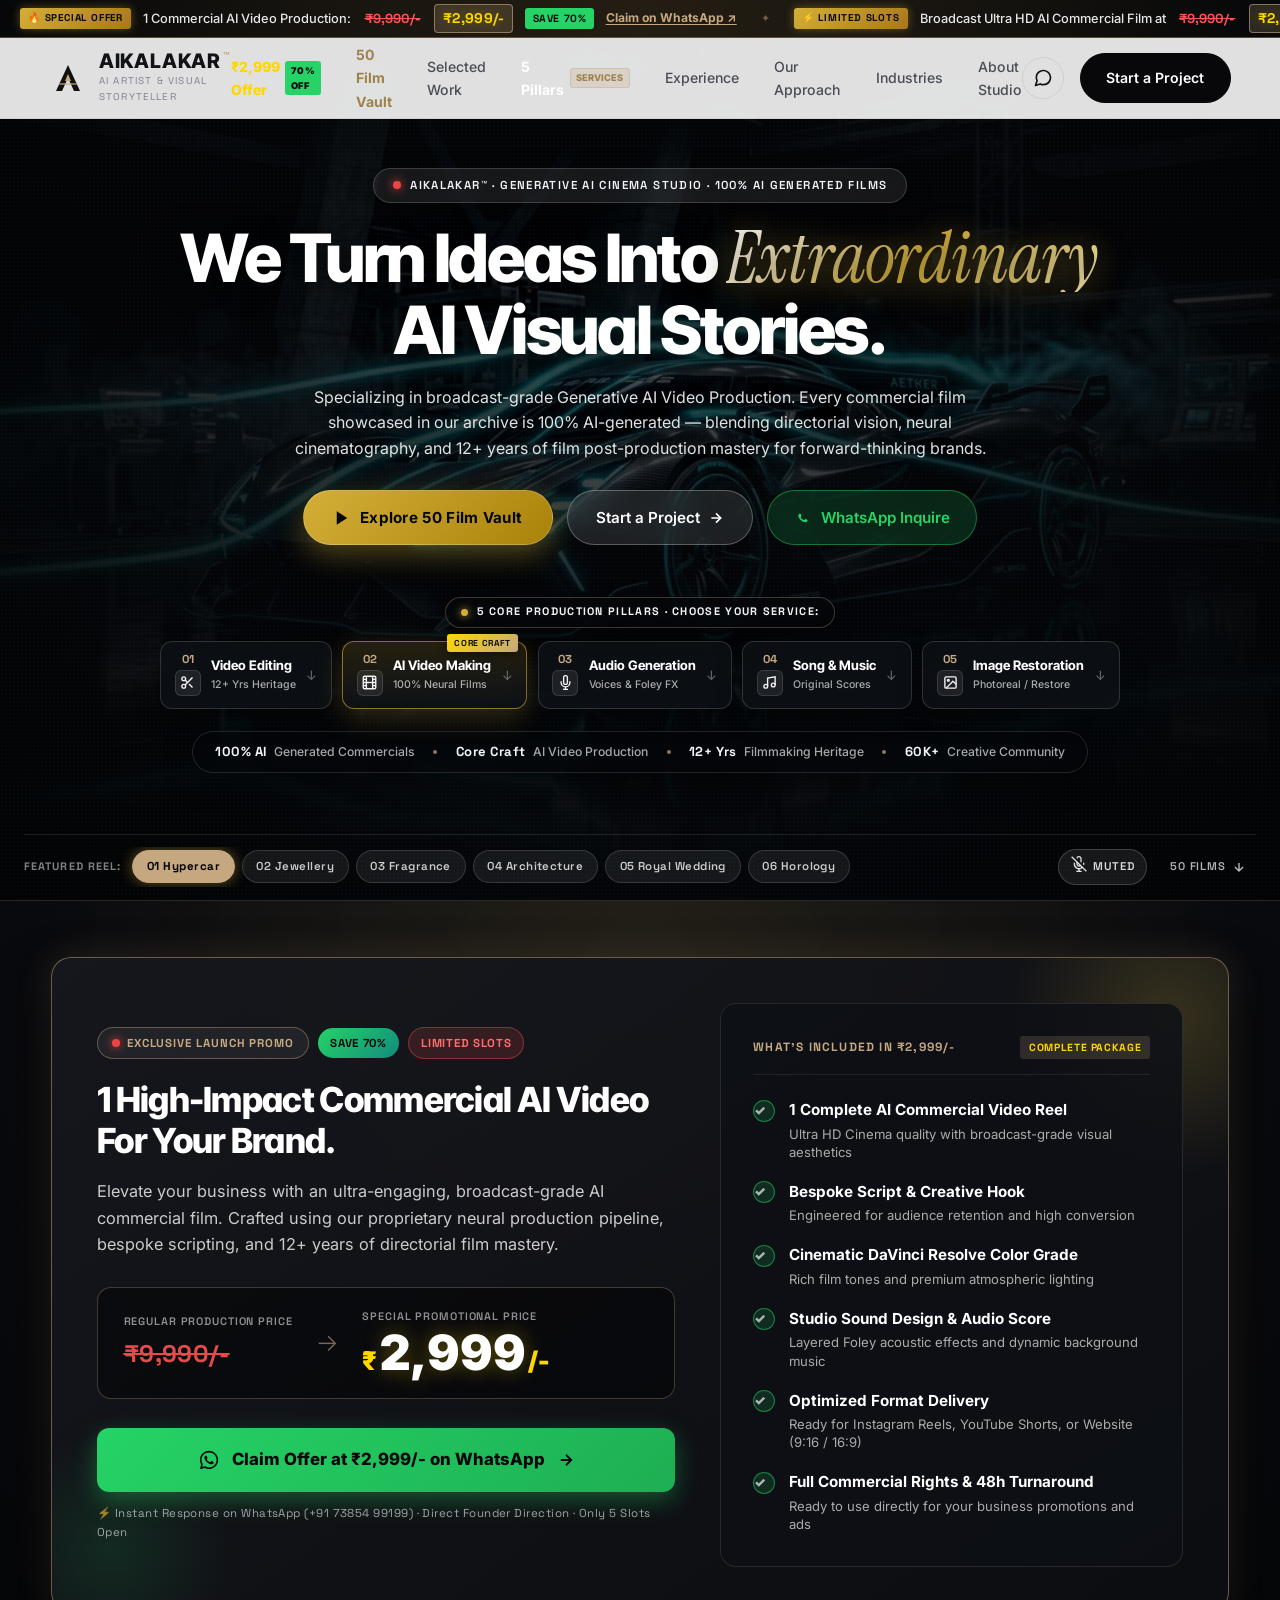
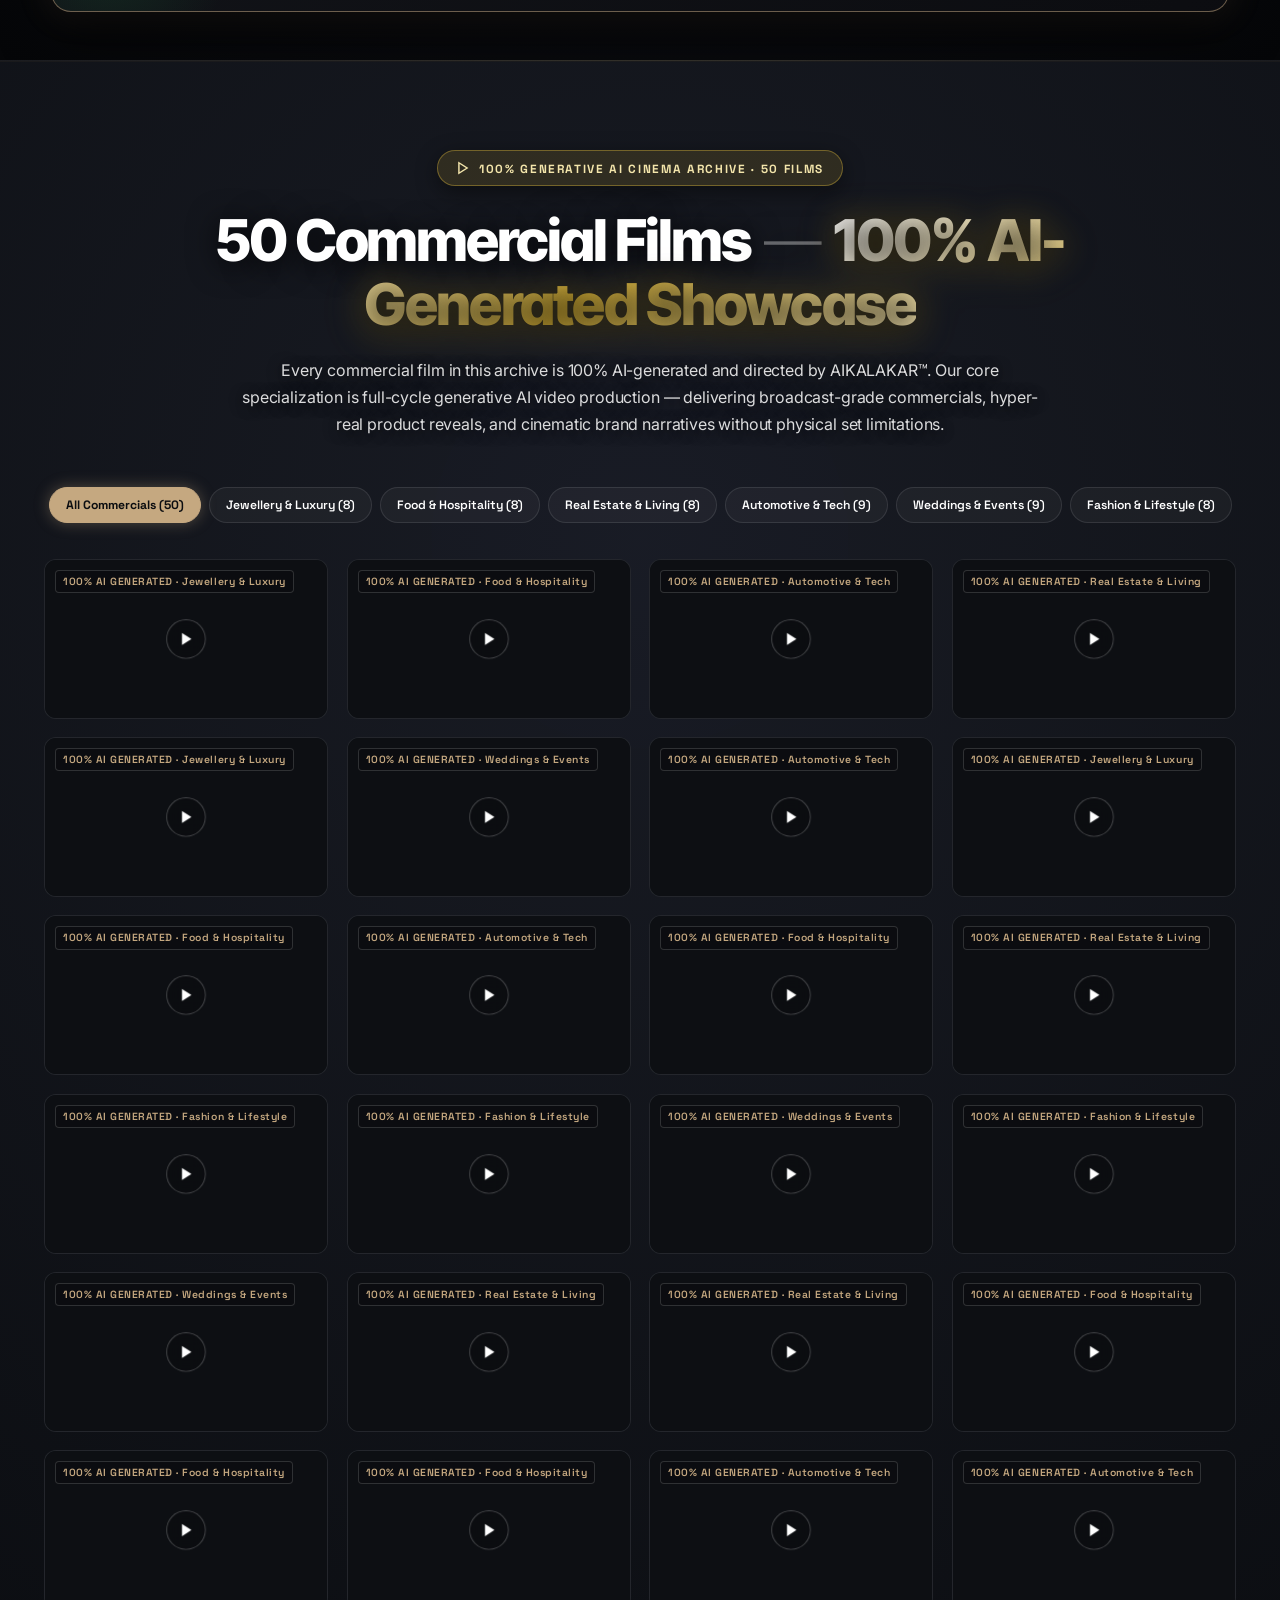
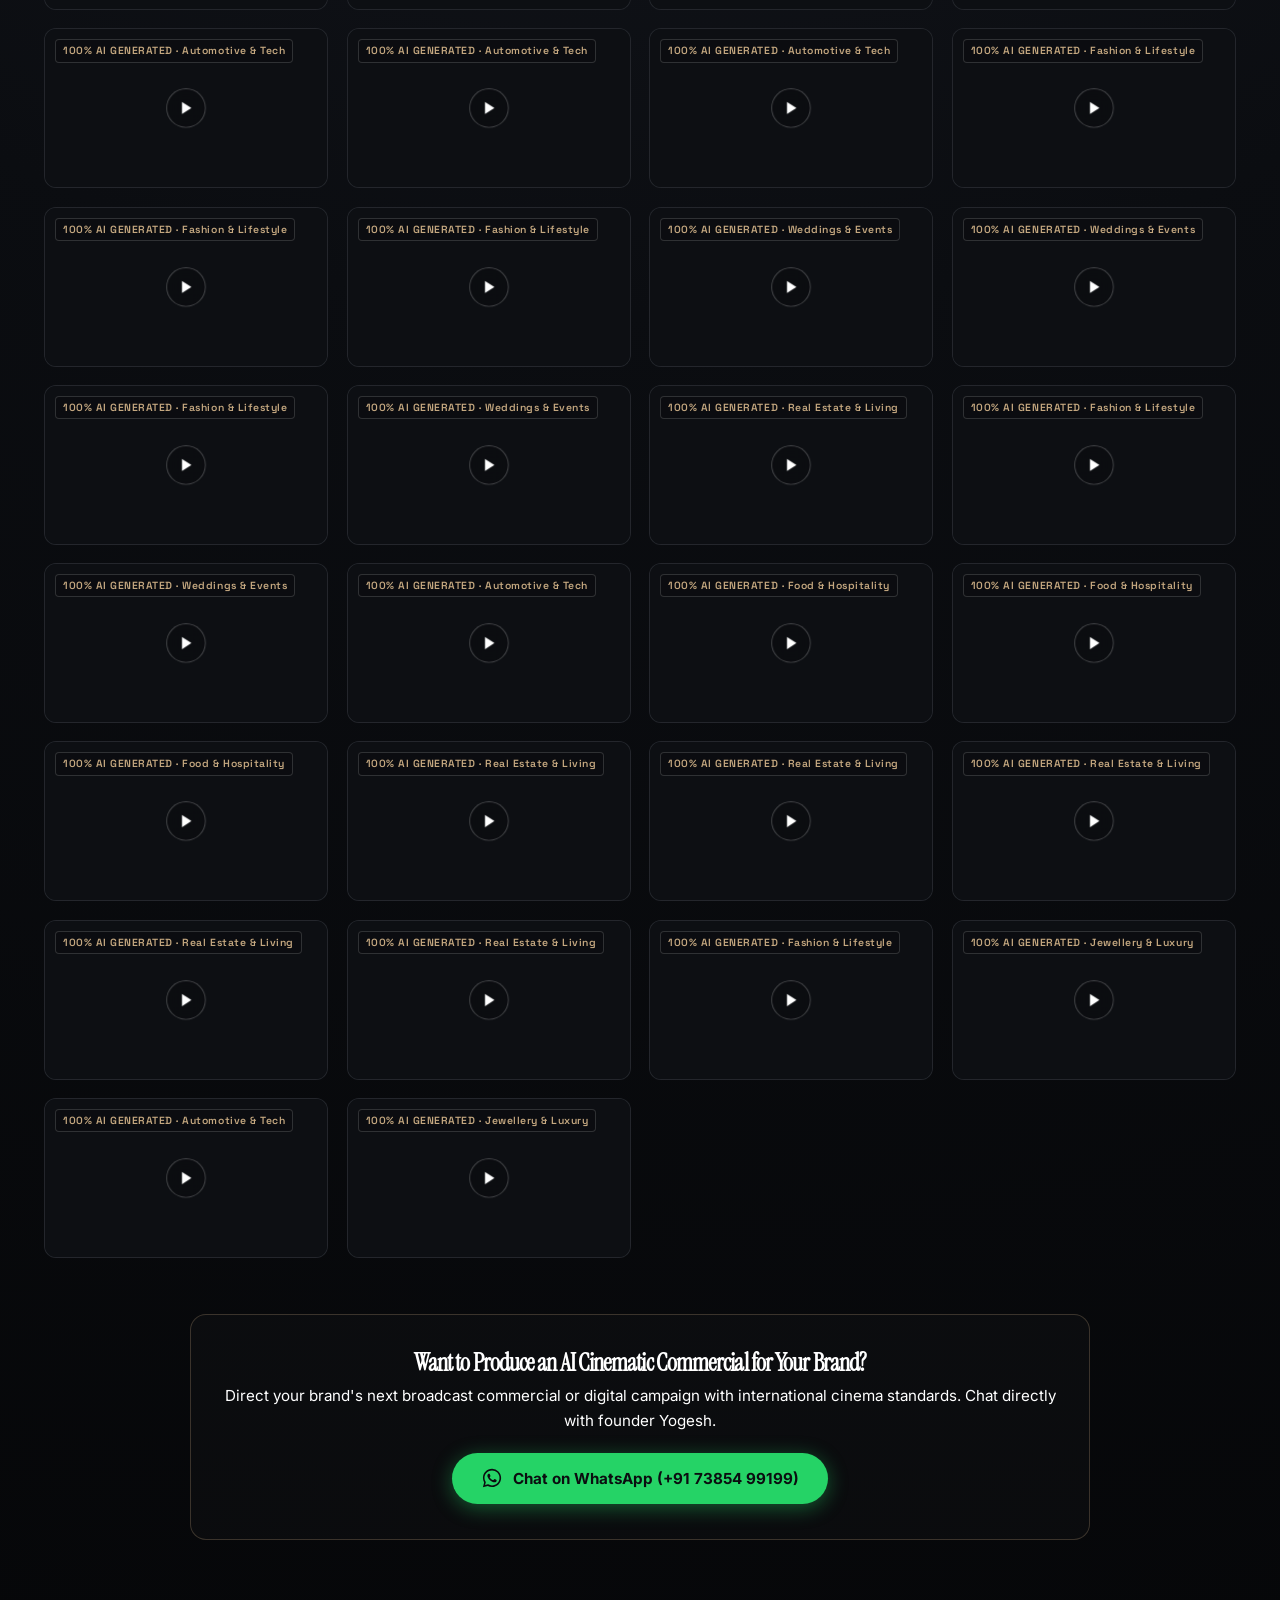
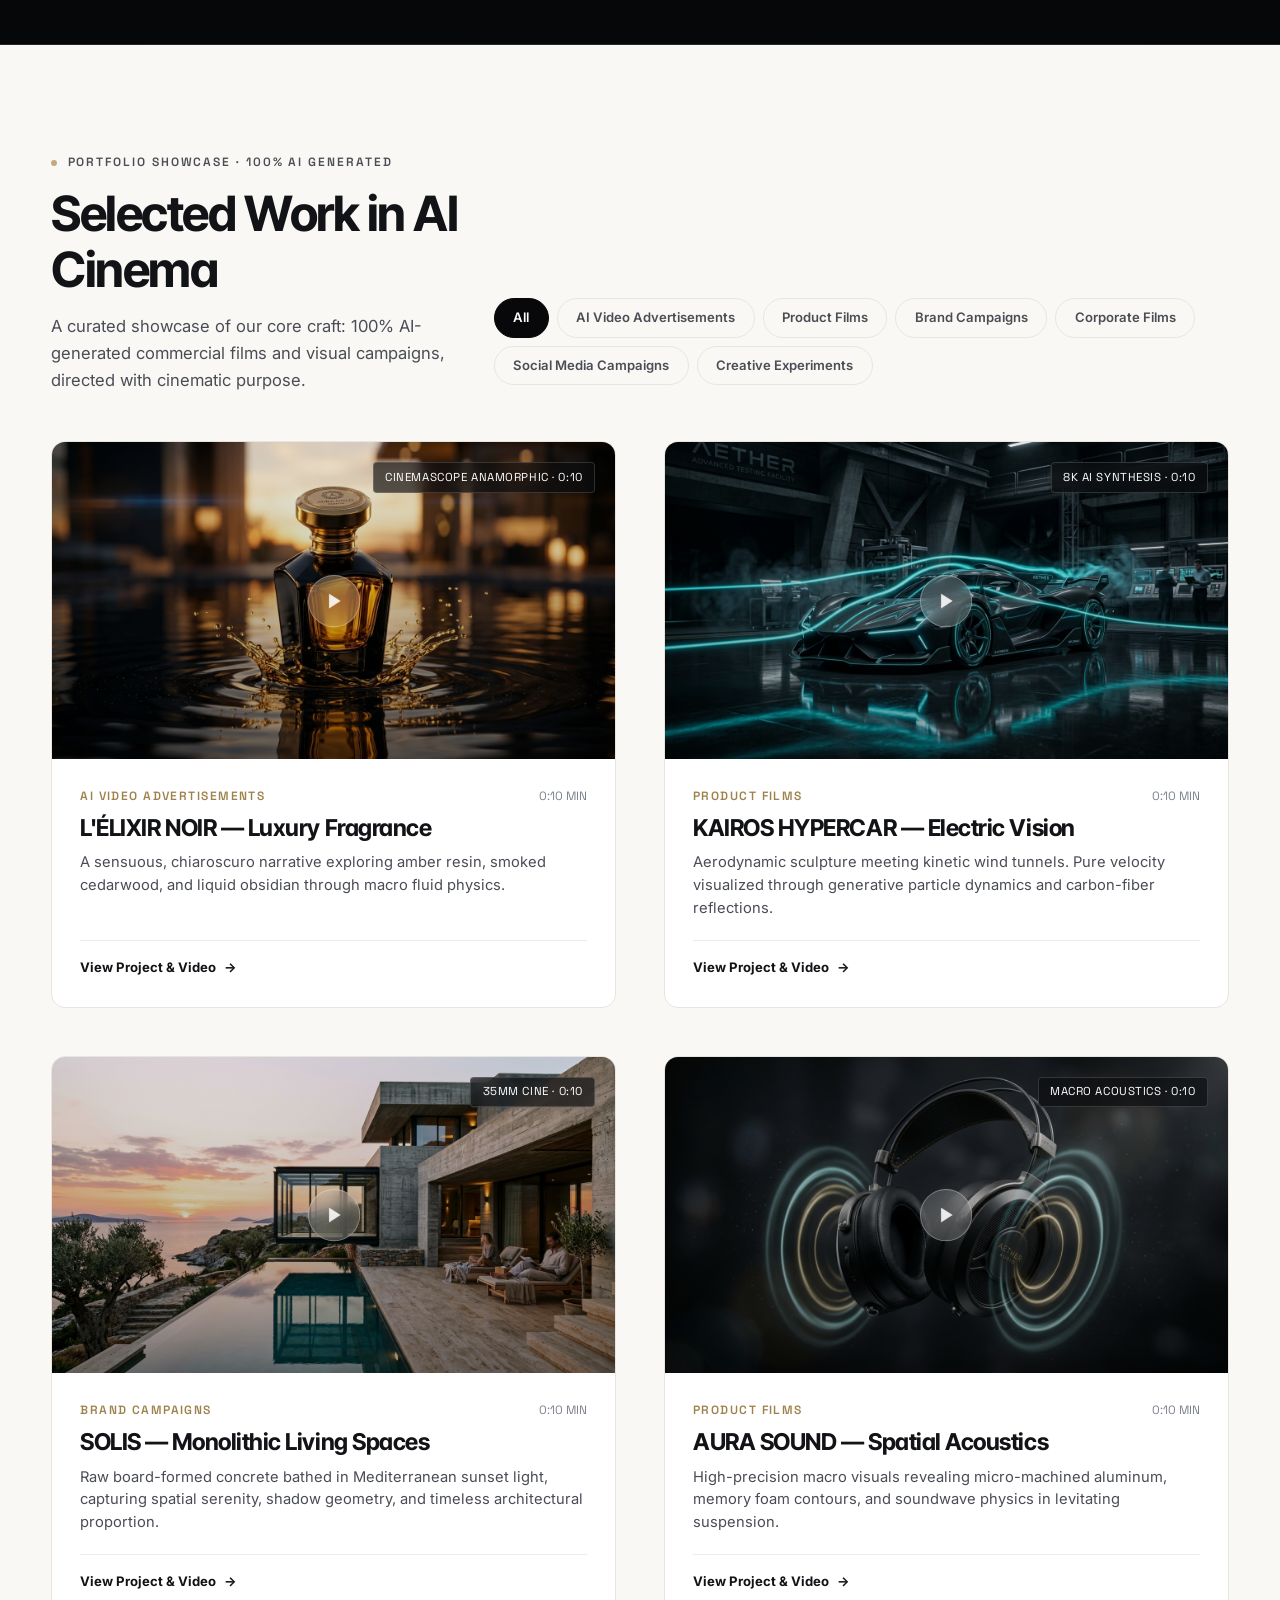
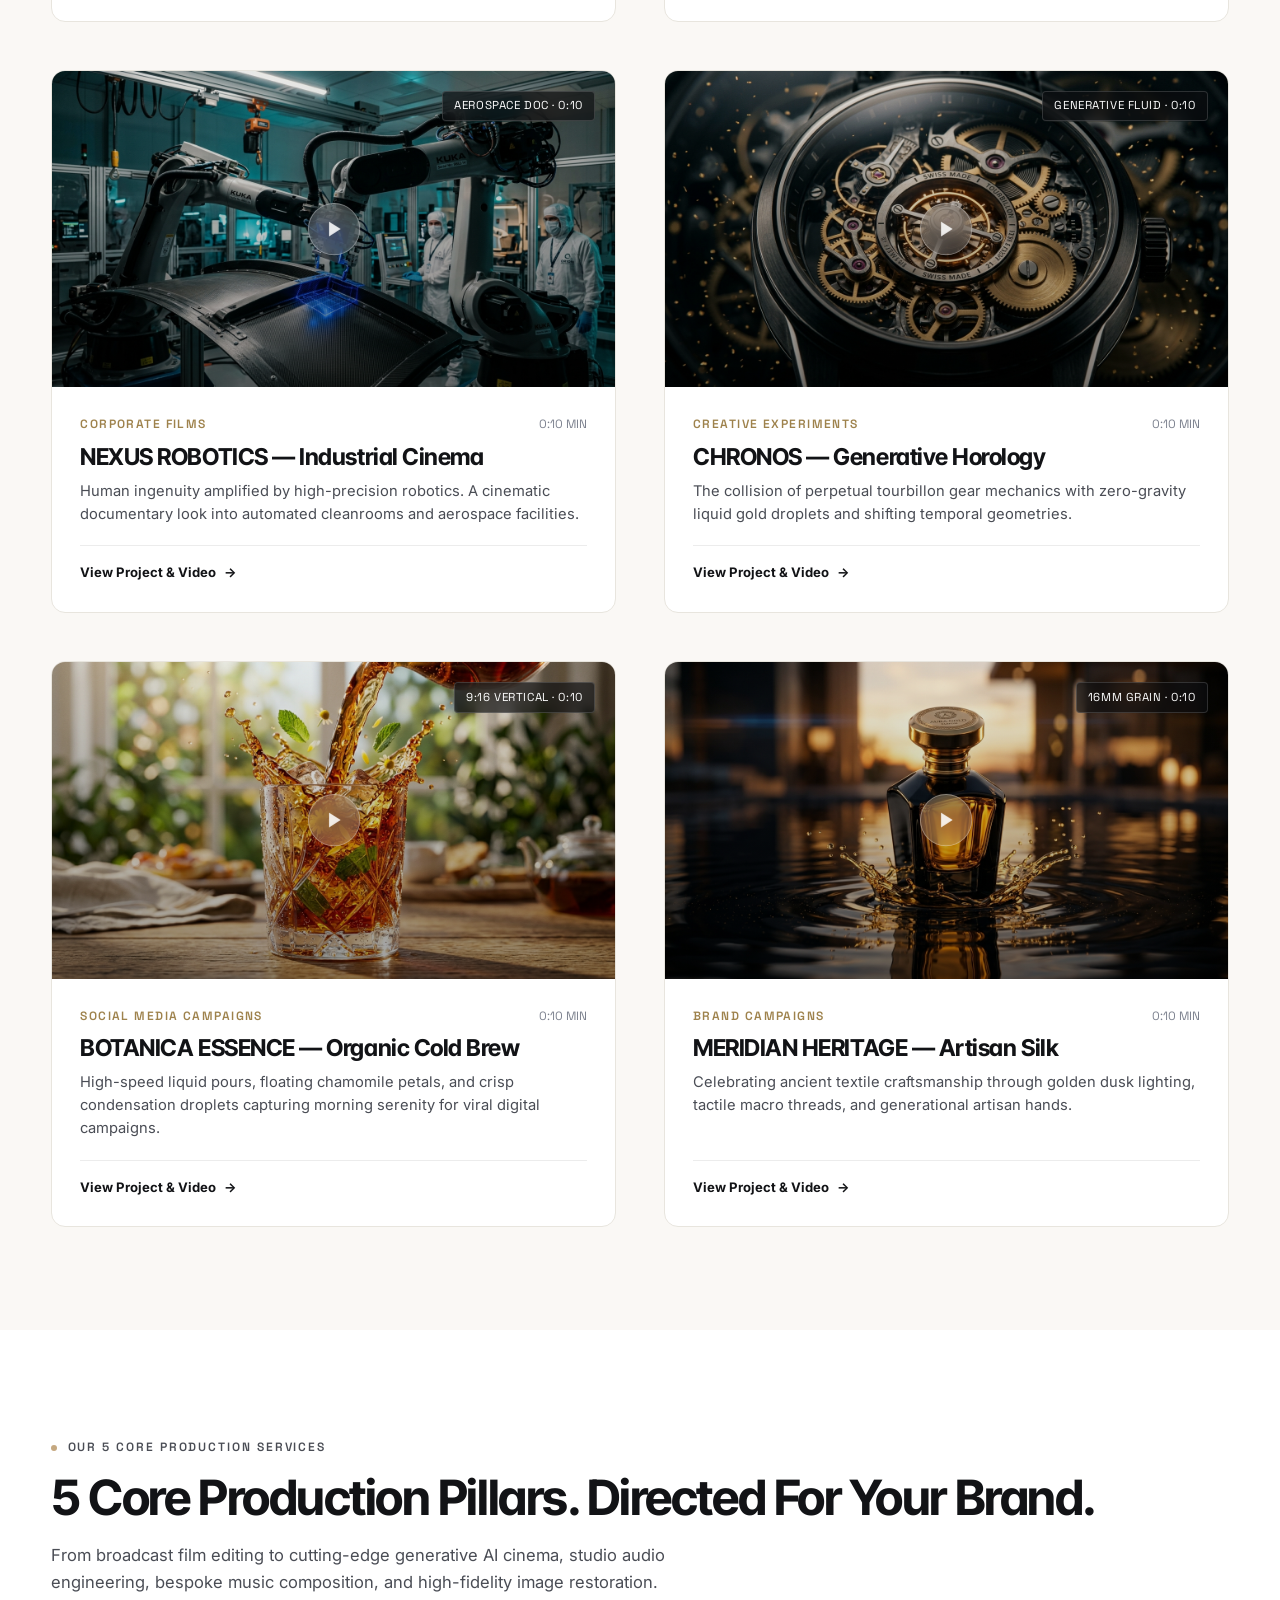
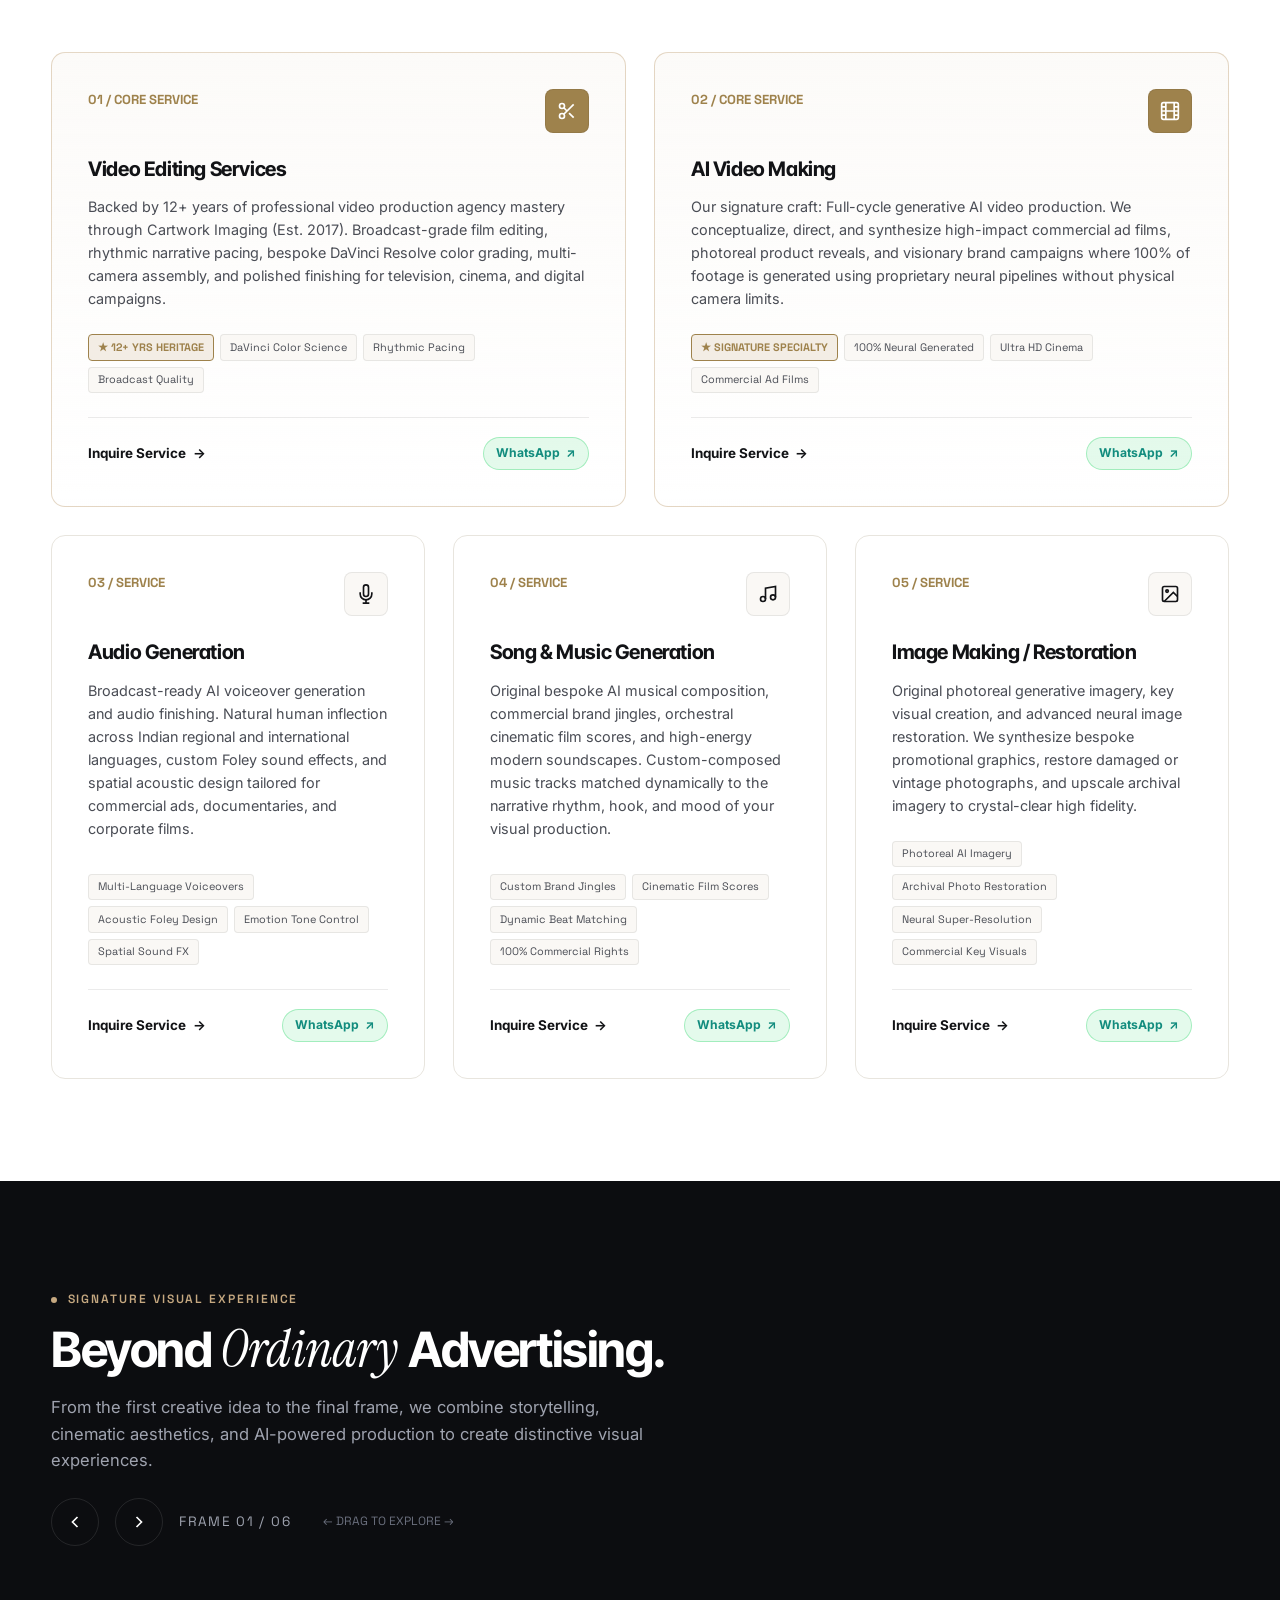
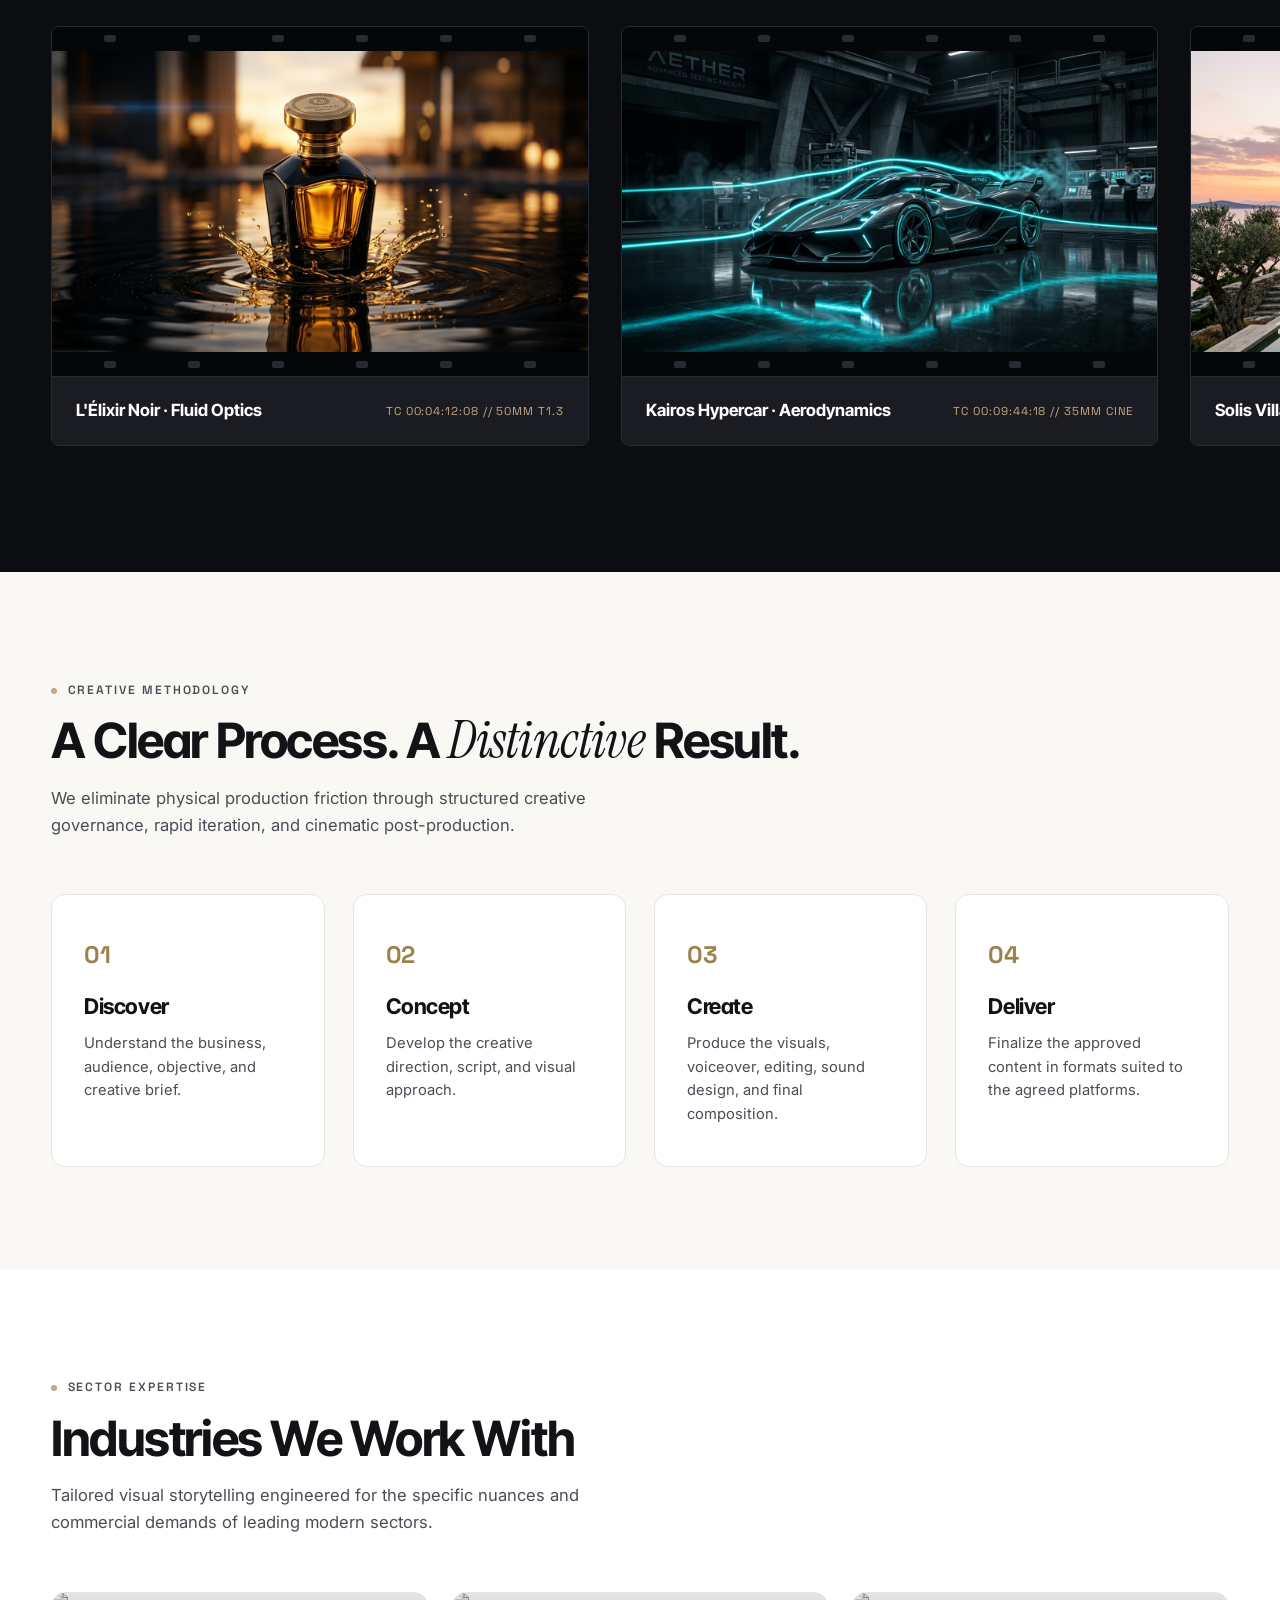
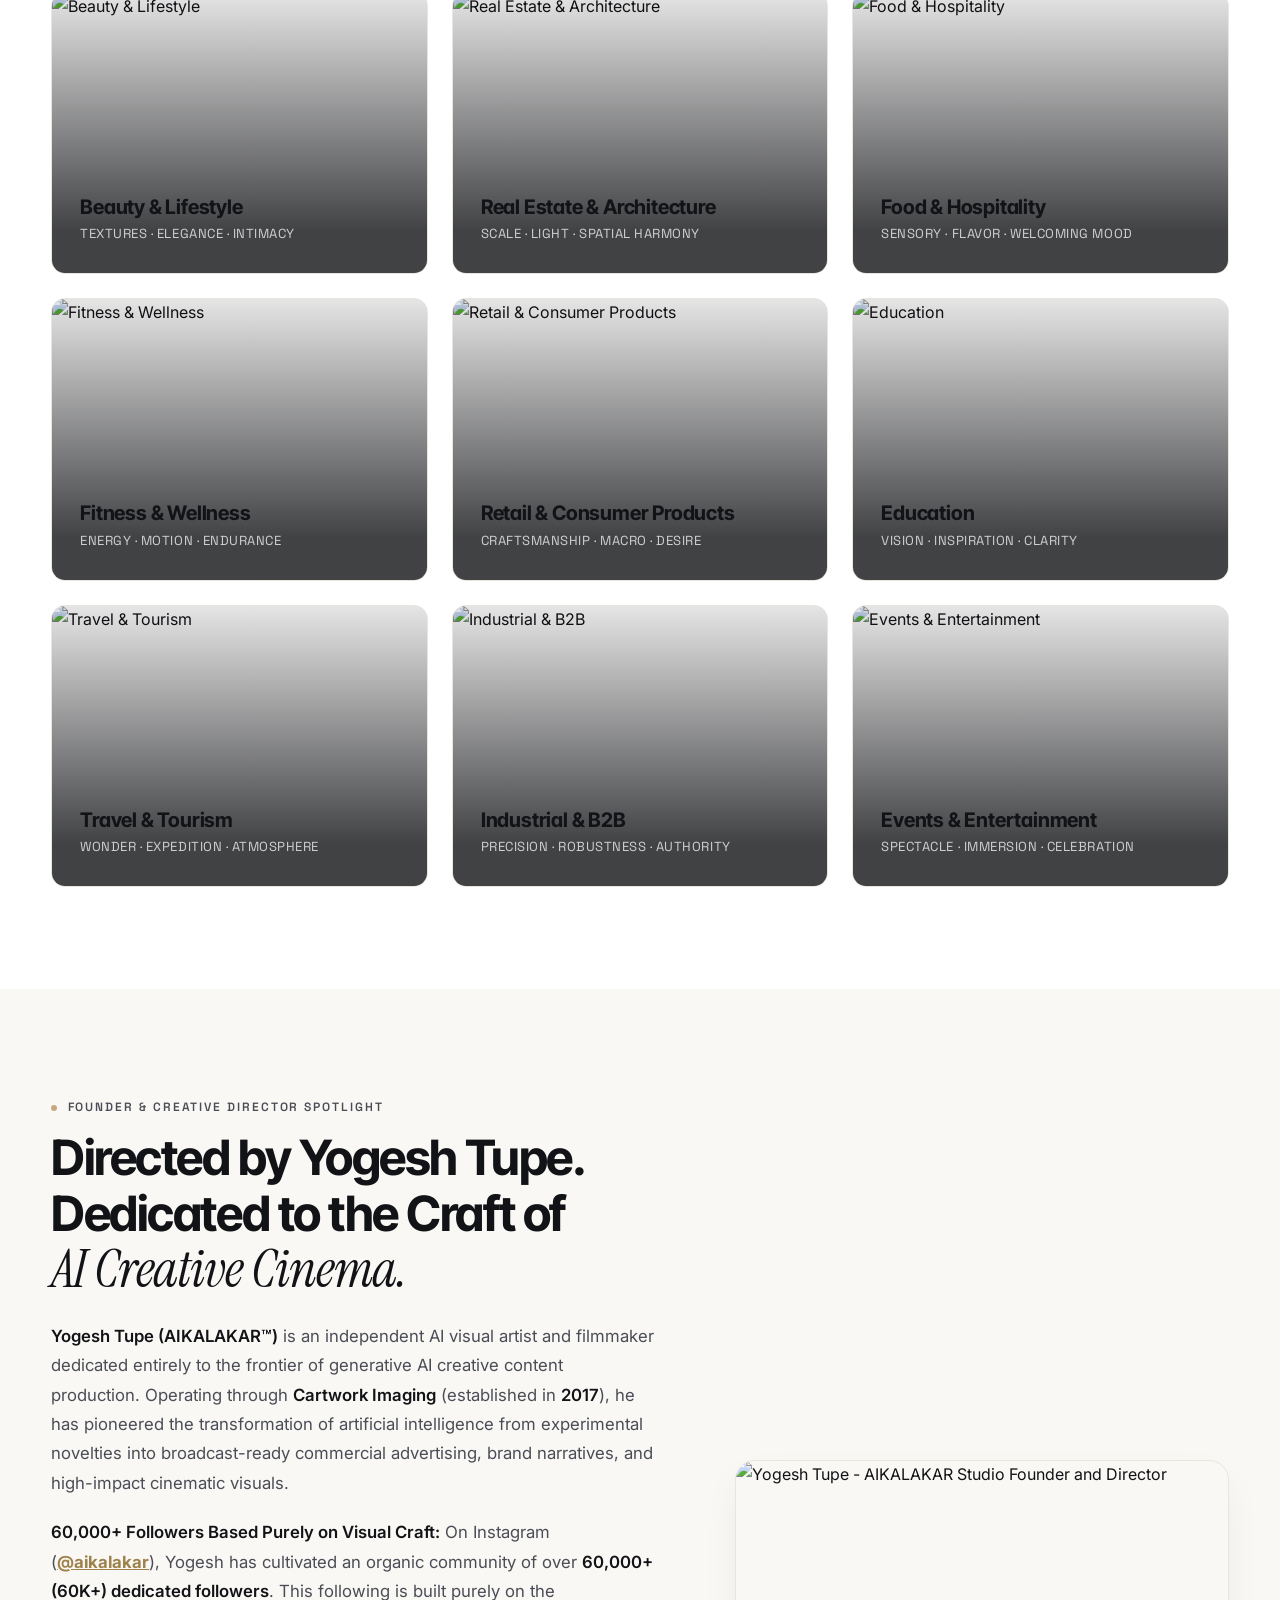
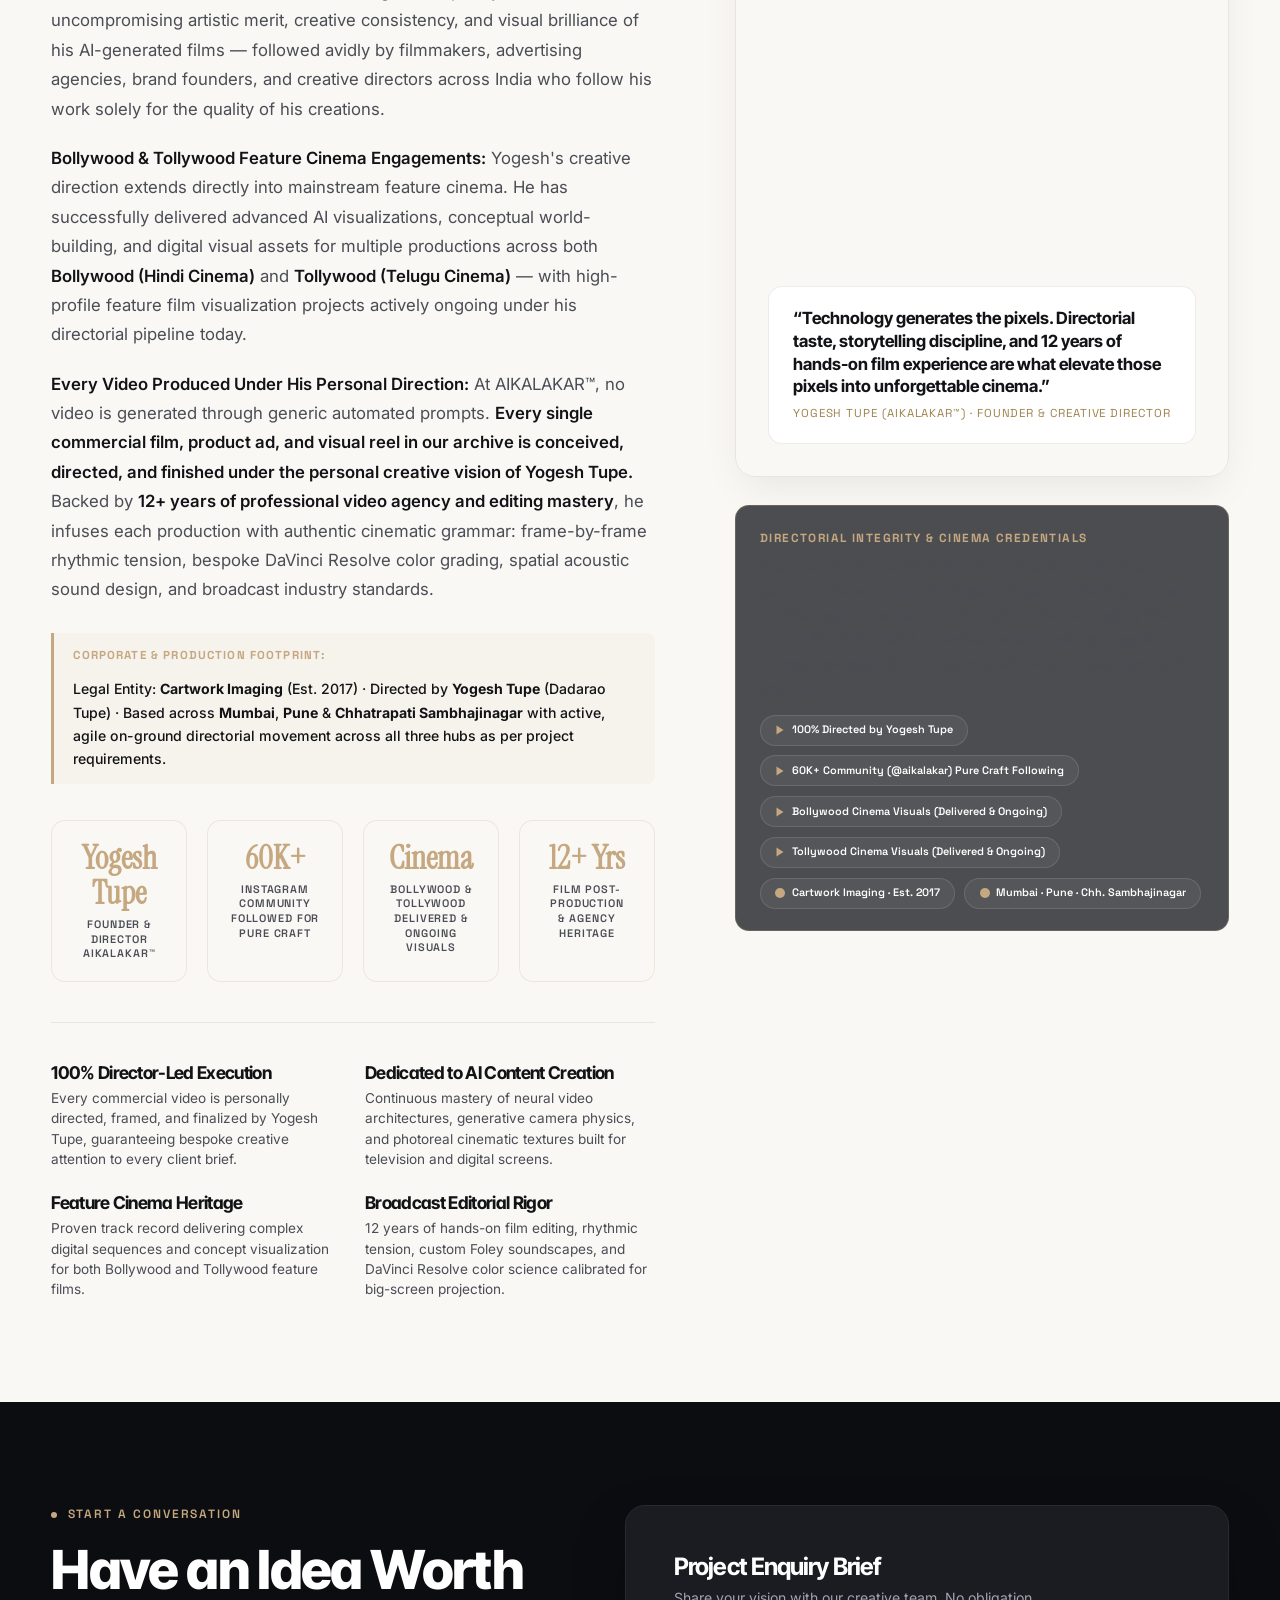
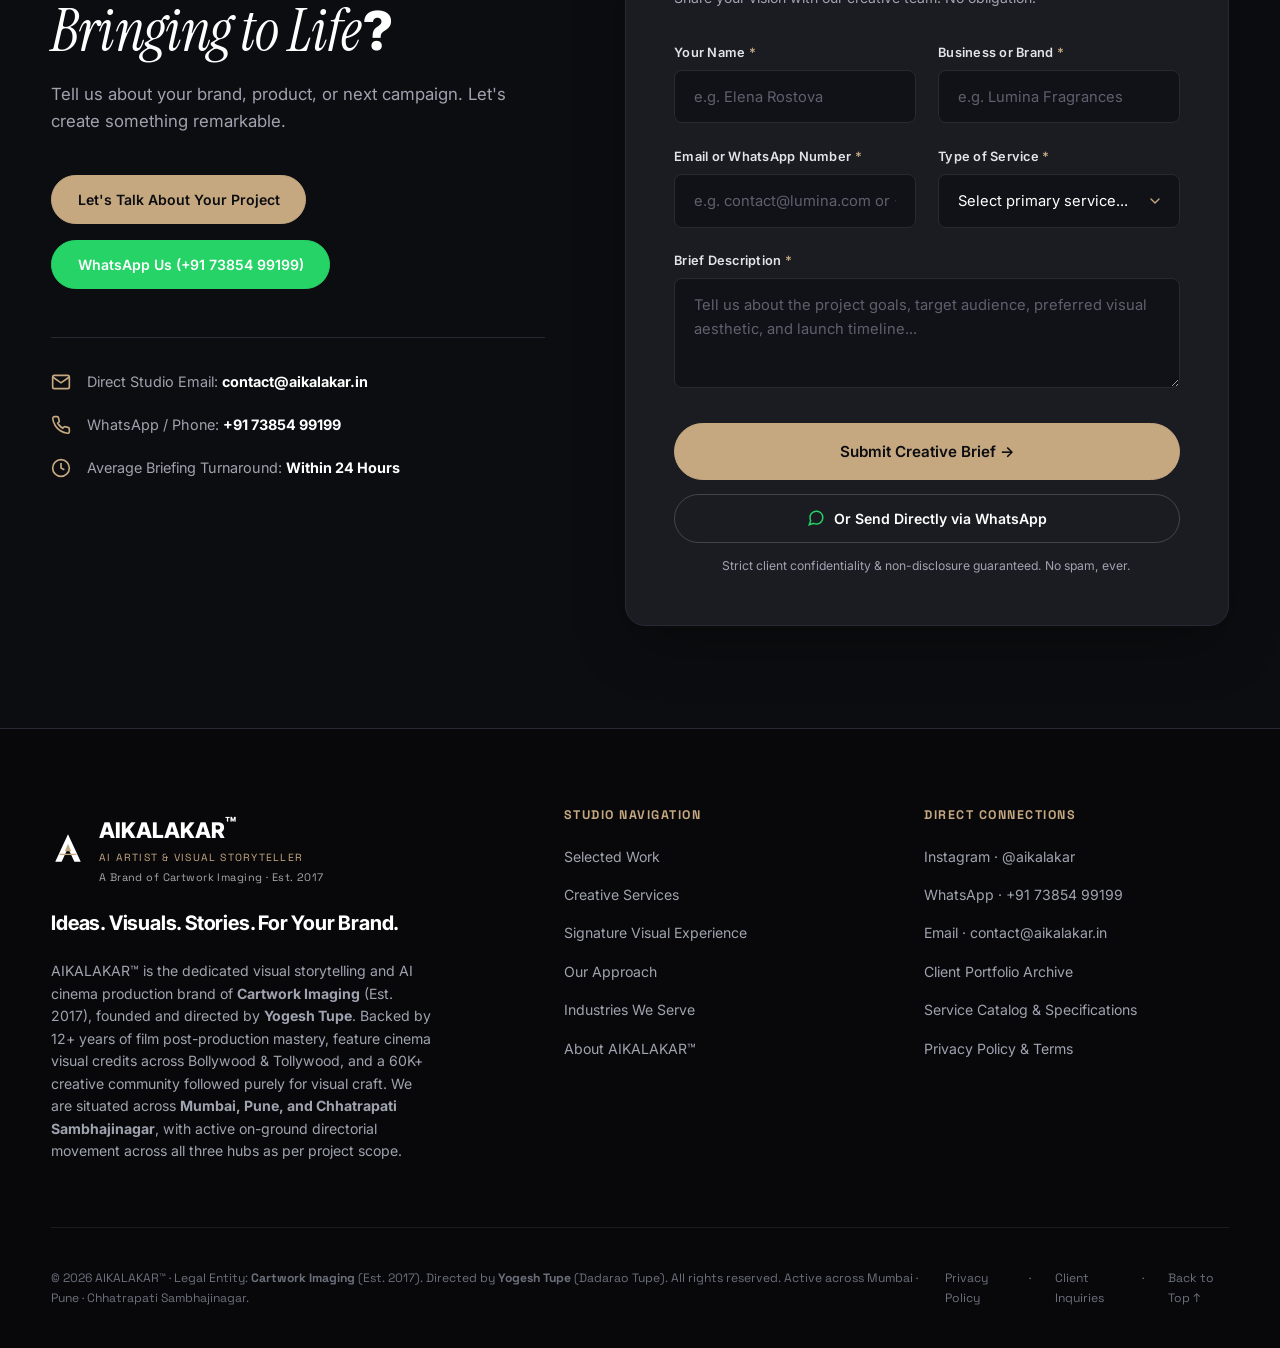
==== commit 15451079: "feat: add luxury top quick-selector buttons for 5 Core Production Pillars with smooth scroll, golden" ====
--- a/index.html
+++ b/index.html
@@ -175,7 +175,10 @@
           </a>
           <a href="#vault" class="nav-link" style="color: var(--gold-dark); font-weight: 700;">50 Film Vault</a>
           <a href="#work" class="nav-link">Selected Work</a>
-          <a href="#services" class="nav-link">Services</a>
+          <a href="#services" class="nav-link" style="color: #ffffff; font-weight: 700; display: inline-flex; align-items: center; gap: 0.35rem;">
+            <span>5 Pillars</span>
+            <span style="background: rgba(197, 168, 128, 0.25); color: var(--gold-dark); font-size: 0.58rem; padding: 0.1rem 0.35rem; border-radius: 3px; font-weight: 800; border: 1px solid rgba(197, 168, 128, 0.4);">SERVICES</span>
+          </a>
           <a href="#experience" class="nav-link">Experience</a>
           <a href="#approach" class="nav-link">Our Approach</a>
           <a href="#industries" class="nav-link">Industries</a>
@@ -221,7 +224,10 @@
         </a>
         <a href="#vault" class="mobile-menu-link" style="color: var(--gold-dark);">50 Film Vault (All Works)</a>
         <a href="#work" class="mobile-menu-link">Selected Work</a>
-        <a href="#services" class="mobile-menu-link">Creative Services</a>
+        <a href="#services" class="mobile-menu-link" style="color: #ffffff; font-weight: 700; display: flex; align-items: center; justify-content: space-between;">
+          <span>5 Core Production Pillars</span>
+          <span style="background: rgba(197, 168, 128, 0.25); color: var(--gold-dark); font-size: 0.65rem; padding: 0.15rem 0.45rem; border-radius: 4px; font-weight: 800;">5 SERVICES</span>
+        </a>
         <a href="#experience" class="mobile-menu-link">Visual Experience</a>
         <a href="#approach" class="mobile-menu-link">Our Approach</a>
         <a href="#industries" class="mobile-menu-link">Industries</a>
@@ -290,6 +296,94 @@
             <svg width="18" height="18" viewBox="0 0 24 24" fill="currentColor"><path d="M17.472 14.382c-.301-.15-1.78-.879-2.056-.98-.276-.1-.477-.15-.678.15-.2.301-.778.98-.954 1.18-.176.201-.351.226-.652.075-.301-.15-1.272-.469-2.423-1.496-.896-.799-1.501-1.786-1.677-2.087-.176-.301-.019-.464.132-.614.136-.135.301-.351.452-.527.15-.176.201-.301.301-.502.101-.201.05-.377-.025-.527-.075-.15-.678-1.633-.929-2.235-.245-.586-.494-.507-.678-.516-.176-.009-.377-.009-.578-.009s-.527.075-.803.377c-.276.301-1.054 1.03-1.054 2.511 0 1.481 1.079 2.91 1.23 3.111.15.201 2.123 3.242 5.143 4.547.719.311 1.28.497 1.718.636.722.229 1.378.197 1.898.12.578-.087 1.78-.728 2.03-1.431.251-.703.251-1.305.176-1.431-.075-.126-.276-.201-.577-.351z"/></svg>
             <span>WhatsApp Inquire</span>
           </a>
+        </div>
+
+        <!-- ==========================================
+             5 CORE PRODUCTION PILLARS (TOP QUICK SELECTOR)
+             Direct Service Chooser for Clients
+             ========================================== -->
+        <div class="hero-pillars-selector" id="hero-pillars-selector">
+          <div class="pillars-selector-label">
+            <span class="pillars-label-dot"></span>
+            <span>5 CORE PRODUCTION PILLARS · CHOOSE YOUR SERVICE:</span>
+          </div>
+          <div class="pillars-buttons-track">
+            <!-- 01 Video Editing Services -->
+            <button type="button" class="hero-pillar-btn" data-service-target="service-video-editing" data-service-id="video-editing" data-service-name="Video Editing Services" aria-label="Choose 01 Video Editing Services">
+              <div class="pillar-btn-left">
+                <span class="pillar-btn-num">01</span>
+                <span class="pillar-btn-icon">
+                  <svg width="15" height="15" viewBox="0 0 24 24" fill="none" stroke="currentColor" stroke-width="2.2"><circle cx="6" cy="6" r="3"></circle><circle cx="6" cy="18" r="3"></circle><line x1="20" y1="4" x2="8.12" y2="15.88"></line><line x1="14.47" y1="14.48" x2="20" y2="20"></line><line x1="8.12" y1="8.12" x2="12" y2="12"></line></svg>
+                </span>
+              </div>
+              <div class="pillar-btn-body">
+                <span class="pillar-btn-title">Video Editing</span>
+                <span class="pillar-btn-meta">12+ Yrs Heritage</span>
+              </div>
+              <span class="pillar-btn-arrow">↓</span>
+            </button>
+
+            <!-- 02 AI Video Making (Signature Core Craft) -->
+            <button type="button" class="hero-pillar-btn pillar-btn-featured" data-service-target="service-ai-video-making" data-service-id="ai-video-making" data-service-name="AI Video Making" aria-label="Choose 02 AI Video Making">
+              <span class="pillar-btn-badge">CORE CRAFT</span>
+              <div class="pillar-btn-left">
+                <span class="pillar-btn-num">02</span>
+                <span class="pillar-btn-icon">
+                  <svg width="15" height="15" viewBox="0 0 24 24" fill="none" stroke="currentColor" stroke-width="2.2"><rect x="2" y="2" width="20" height="20" rx="2.18" ry="2.18"></rect><line x1="7" y1="2" x2="7" y2="22"></line><line x1="17" y1="2" x2="17" y2="22"></line><line x1="2" y1="12" x2="22" y2="12"></line><line x1="2" y1="7" x2="7" y2="7"></line><line x1="2" y1="17" x2="7" y2="17"></line><line x1="17" y1="17" x2="22" y2="17"></line><line x1="17" y1="7" x2="22" y2="7"></line></svg>
+                </span>
+              </div>
+              <div class="pillar-btn-body">
+                <span class="pillar-btn-title">AI Video Making</span>
+                <span class="pillar-btn-meta">100% Neural Films</span>
+              </div>
+              <span class="pillar-btn-arrow">↓</span>
+            </button>
+
+            <!-- 03 Audio Generation -->
+            <button type="button" class="hero-pillar-btn" data-service-target="service-audio-generation" data-service-id="audio-generation" data-service-name="Audio Generation" aria-label="Choose 03 Audio Generation">
+              <div class="pillar-btn-left">
+                <span class="pillar-btn-num">03</span>
+                <span class="pillar-btn-icon">
+                  <svg width="15" height="15" viewBox="0 0 24 24" fill="none" stroke="currentColor" stroke-width="2.2"><path d="M12 1a3 3 0 0 0-3 3v8a3 3 0 0 0 6 0V4a3 3 0 0 0-3-3z"></path><path d="M19 10v2a7 7 0 0 1-14 0v-2"></path><line x1="12" y1="19" x2="12" y2="23"></line><line x1="8" y1="23" x2="16" y2="23"></line></svg>
+                </span>
+              </div>
+              <div class="pillar-btn-body">
+                <span class="pillar-btn-title">Audio Generation</span>
+                <span class="pillar-btn-meta">Voices &amp; Foley FX</span>
+              </div>
+              <span class="pillar-btn-arrow">↓</span>
+            </button>
+
+            <!-- 04 Song & Music Generation -->
+            <button type="button" class="hero-pillar-btn" data-service-target="service-song-music-generation" data-service-id="song-music-generation" data-service-name="Song & Music Generation" aria-label="Choose 04 Song & Music Generation">
+              <div class="pillar-btn-left">
+                <span class="pillar-btn-num">04</span>
+                <span class="pillar-btn-icon">
+                  <svg width="15" height="15" viewBox="0 0 24 24" fill="none" stroke="currentColor" stroke-width="2.2"><path d="M9 18V5l12-2v13"></path><circle cx="6" cy="18" r="3"></circle><circle cx="18" cy="16" r="3"></circle></svg>
+                </span>
+              </div>
+              <div class="pillar-btn-body">
+                <span class="pillar-btn-title">Song &amp; Music</span>
+                <span class="pillar-btn-meta">Original Scores</span>
+              </div>
+              <span class="pillar-btn-arrow">↓</span>
+            </button>
+
+            <!-- 05 Image Making / Restoration -->
+            <button type="button" class="hero-pillar-btn" data-service-target="service-image-restoration" data-service-id="image-restoration" data-service-name="Image Making / Restoration" aria-label="Choose 05 Image Making / Restoration">
+              <div class="pillar-btn-left">
+                <span class="pillar-btn-num">05</span>
+                <span class="pillar-btn-icon">
+                  <svg width="15" height="15" viewBox="0 0 24 24" fill="none" stroke="currentColor" stroke-width="2.2"><rect x="3" y="3" width="18" height="18" rx="2" ry="2"></rect><circle cx="8.5" cy="8.5" r="1.5"></circle><polyline points="21 15 16 10 5 21"></polyline></svg>
+                </span>
+              </div>
+              <div class="pillar-btn-body">
+                <span class="pillar-btn-title">Image Restoration</span>
+                <span class="pillar-btn-meta">Photoreal / Restore</span>
+              </div>
+              <span class="pillar-btn-arrow">↓</span>
+            </button>
+          </div>
         </div>
 
         <!-- Trust & Heritage Strip -->
@@ -766,7 +860,7 @@
       <div class="services-grid services-grid-5">
         
         <!-- Service 1: Video Editing Services -->
-        <div class="service-card" style="border-color: rgba(197, 168, 128, 0.45); background: linear-gradient(180deg, rgba(197, 168, 128, 0.05) 0%, #ffffff 100%);">
+        <div class="service-card" id="service-video-editing" style="border-color: rgba(197, 168, 128, 0.45); background: linear-gradient(180deg, rgba(197, 168, 128, 0.05) 0%, #ffffff 100%);">
           <div class="service-card-header">
             <span class="service-index" style="color: var(--gold-dark); font-weight: 700;">01 / CORE SERVICE</span>
             <div class="service-icon-box" style="background: var(--gold-dark); color: #ffffff;">
@@ -783,13 +877,18 @@
             <span class="service-tag">Rhythmic Pacing</span>
             <span class="service-tag">Broadcast Quality</span>
           </div>
-          <div class="service-inquire-link" data-service-id="video-editing" data-service-name="Video Editing Services">
-            Inquire Service <span>→</span>
+          <div class="service-card-actions">
+            <div class="service-inquire-link" data-service-id="video-editing" data-service-name="Video Editing Services">
+              Inquire Service <span>→</span>
+            </div>
+            <a href="https://wa.me/917385499199?text=Hello%20Yogesh%20(AIKALAKAR)%2C%20I%20want%20to%20inquire%20about%20Video%20Editing%20Services%20for%20my%20brand." target="_blank" rel="noopener noreferrer" class="service-whatsapp-chip" title="Chat on WhatsApp">
+              <span>WhatsApp</span> ↗
+            </a>
           </div>
         </div>
 
         <!-- Service 2: AI Video Making -->
-        <div class="service-card" style="border-color: rgba(197, 168, 128, 0.45); background: linear-gradient(180deg, rgba(197, 168, 128, 0.05) 0%, #ffffff 100%);">
+        <div class="service-card" id="service-ai-video-making" style="border-color: rgba(197, 168, 128, 0.45); background: linear-gradient(180deg, rgba(197, 168, 128, 0.05) 0%, #ffffff 100%);">
           <div class="service-card-header">
             <span class="service-index" style="color: var(--gold-dark); font-weight: 700;">02 / CORE SERVICE</span>
             <div class="service-icon-box" style="background: var(--gold-dark); color: #ffffff;">
@@ -806,13 +905,18 @@
             <span class="service-tag">Ultra HD Cinema</span>
             <span class="service-tag">Commercial Ad Films</span>
           </div>
-          <div class="service-inquire-link" data-service-id="ai-video-making" data-service-name="AI Video Making">
-            Inquire Service <span>→</span>
+          <div class="service-card-actions">
+            <div class="service-inquire-link" data-service-id="ai-video-making" data-service-name="AI Video Making">
+              Inquire Service <span>→</span>
+            </div>
+            <a href="https://wa.me/917385499199?text=Hello%20Yogesh%20(AIKALAKAR)%2C%20I%20want%20to%20inquire%20about%20AI%20Video%20Making%20for%20my%20brand." target="_blank" rel="noopener noreferrer" class="service-whatsapp-chip" title="Chat on WhatsApp">
+              <span>WhatsApp</span> ↗
+            </a>
           </div>
         </div>
 
         <!-- Service 3: Audio Generation -->
-        <div class="service-card">
+        <div class="service-card" id="service-audio-generation">
           <div class="service-card-header">
             <span class="service-index">03 / SERVICE</span>
             <div class="service-icon-box">
@@ -829,13 +933,18 @@
             <span class="service-tag">Emotion Tone Control</span>
             <span class="service-tag">Spatial Sound FX</span>
           </div>
-          <div class="service-inquire-link" data-service-id="audio-generation" data-service-name="Audio Generation">
-            Inquire Service <span>→</span>
+          <div class="service-card-actions">
+            <div class="service-inquire-link" data-service-id="audio-generation" data-service-name="Audio Generation">
+              Inquire Service <span>→</span>
+            </div>
+            <a href="https://wa.me/917385499199?text=Hello%20Yogesh%20(AIKALAKAR)%2C%20I%20want%20to%20inquire%20about%20Audio%20Generation%20for%20my%20brand." target="_blank" rel="noopener noreferrer" class="service-whatsapp-chip" title="Chat on WhatsApp">
+              <span>WhatsApp</span> ↗
+            </a>
           </div>
         </div>
 
         <!-- Service 4: Song & Music Generation -->
-        <div class="service-card">
+        <div class="service-card" id="service-song-music-generation">
           <div class="service-card-header">
             <span class="service-index">04 / SERVICE</span>
             <div class="service-icon-box">
@@ -852,13 +961,18 @@
             <span class="service-tag">Dynamic Beat Matching</span>
             <span class="service-tag">100% Commercial Rights</span>
           </div>
-          <div class="service-inquire-link" data-service-id="song-music-generation" data-service-name="Song & Music Generation">
-            Inquire Service <span>→</span>
+          <div class="service-card-actions">
+            <div class="service-inquire-link" data-service-id="song-music-generation" data-service-name="Song & Music Generation">
+              Inquire Service <span>→</span>
+            </div>
+            <a href="https://wa.me/917385499199?text=Hello%20Yogesh%20(AIKALAKAR)%2C%20I%20want%20to%20inquire%20about%20Song%20%26%20Music%20Generation%20for%20my%20brand." target="_blank" rel="noopener noreferrer" class="service-whatsapp-chip" title="Chat on WhatsApp">
+              <span>WhatsApp</span> ↗
+            </a>
           </div>
         </div>
 
         <!-- Service 5: Image Making / Restoration -->
-        <div class="service-card">
+        <div class="service-card" id="service-image-restoration">
           <div class="service-card-header">
             <span class="service-index">05 / SERVICE</span>
             <div class="service-icon-box">
@@ -875,8 +989,13 @@
             <span class="service-tag">Neural Super-Resolution</span>
             <span class="service-tag">Commercial Key Visuals</span>
           </div>
-          <div class="service-inquire-link" data-service-id="image-restoration" data-service-name="Image Making / Restoration">
-            Inquire Service <span>→</span>
+          <div class="service-card-actions">
+            <div class="service-inquire-link" data-service-id="image-restoration" data-service-name="Image Making / Restoration">
+              Inquire Service <span>→</span>
+            </div>
+            <a href="https://wa.me/917385499199?text=Hello%20Yogesh%20(AIKALAKAR)%2C%20I%20want%20to%20inquire%20about%20Image%20Making%20%2F%20Restoration%20for%20my%20brand." target="_blank" rel="noopener noreferrer" class="service-whatsapp-chip" title="Chat on WhatsApp">
+              <span>WhatsApp</span> ↗
+            </a>
           </div>
         </div>
 
--- a/css/style.css
+++ b/css/style.css
@@ -750,6 +750,231 @@
   border-color: #25d366;
   transform: translateY(-2px);
   box-shadow: 0 10px 25px rgba(37, 211, 102, 0.35);
+}
+
+/* ==========================================
+   5 CORE PRODUCTION PILLARS (TOP QUICK SELECTOR)
+   ========================================== */
+.hero-pillars-selector {
+  width: 100%;
+  max-width: 1080px;
+  margin: 1.4rem auto 1.35rem auto;
+  display: flex;
+  flex-direction: column;
+  align-items: center;
+  position: relative;
+  z-index: 3;
+}
+
+.pillars-selector-label {
+  display: inline-flex;
+  align-items: center;
+  gap: 0.55rem;
+  padding: 0.35rem 0.95rem;
+  background: rgba(5, 7, 10, 0.65);
+  backdrop-filter: blur(14px);
+  -webkit-backdrop-filter: blur(14px);
+  border: 1px solid rgba(197, 168, 128, 0.3);
+  border-radius: var(--radius-pill);
+  font-family: var(--font-mono);
+  font-size: clamp(0.66rem, 0.85vw, 0.74rem);
+  font-weight: 700;
+  letter-spacing: 0.12em;
+  color: #f3f4f6;
+  text-transform: uppercase;
+  margin-bottom: 0.85rem;
+  box-shadow: 0 6px 20px rgba(0, 0, 0, 0.35);
+}
+
+.pillars-label-dot {
+  width: 7px;
+  height: 7px;
+  border-radius: 50%;
+  background-color: #d4af37;
+  box-shadow: 0 0 8px #d4af37;
+  animation: pulse-subtle 1.4s infinite ease-in-out;
+}
+
+.pillars-buttons-track {
+  display: grid;
+  grid-template-columns: repeat(5, 1fr);
+  gap: 0.65rem;
+  width: 100%;
+}
+
+.hero-pillar-btn {
+  background: rgba(14, 18, 24, 0.72);
+  backdrop-filter: blur(16px);
+  -webkit-backdrop-filter: blur(16px);
+  border: 1px solid rgba(255, 255, 255, 0.15);
+  border-radius: 12px;
+  padding: 0.75rem 0.85rem;
+  display: flex;
+  align-items: center;
+  gap: 0.65rem;
+  color: #ffffff;
+  text-align: left;
+  cursor: pointer;
+  transition: all 0.28s cubic-bezier(0.16, 1, 0.3, 1);
+  position: relative;
+  text-decoration: none;
+  box-shadow: 0 8px 24px rgba(0, 0, 0, 0.35);
+  overflow: visible;
+}
+
+.hero-pillar-btn:hover {
+  background: rgba(24, 30, 42, 0.9);
+  border-color: #d4af37;
+  transform: translateY(-3px) scale(1.02);
+  box-shadow: 0 12px 30px rgba(212, 175, 55, 0.3);
+}
+
+.hero-pillar-btn:active {
+  transform: translateY(-1px) scale(0.99);
+}
+
+/* Pillar 02: Featured Signature Craft */
+.hero-pillar-btn.pillar-btn-featured {
+  border-color: rgba(212, 175, 55, 0.6);
+  background: linear-gradient(180deg, rgba(212, 175, 55, 0.16) 0%, rgba(14, 18, 24, 0.88) 100%);
+  box-shadow: 0 8px 28px rgba(212, 175, 55, 0.22);
+}
+
+.hero-pillar-btn.pillar-btn-featured:hover {
+  border-color: #ffd700;
+  box-shadow: 0 14px 36px rgba(212, 175, 55, 0.45);
+}
+
+.pillar-btn-badge {
+  position: absolute;
+  top: -8px;
+  right: 8px;
+  font-family: var(--font-mono);
+  font-size: 0.54rem;
+  font-weight: 800;
+  letter-spacing: 0.08em;
+  background: linear-gradient(135deg, #ffd700, #c5a880);
+  color: #080a0d;
+  padding: 0.12rem 0.45rem;
+  border-radius: 3px;
+  box-shadow: 0 2px 8px rgba(0, 0, 0, 0.4);
+}
+
+.pillar-btn-left {
+  display: flex;
+  flex-direction: column;
+  align-items: center;
+  justify-content: center;
+  gap: 0.25rem;
+  flex-shrink: 0;
+}
+
+.pillar-btn-num {
+  font-family: var(--font-mono);
+  font-size: 0.72rem;
+  font-weight: 800;
+  color: var(--gold-accent);
+  line-height: 1;
+}
+
+.pillar-btn-icon {
+  width: 26px;
+  height: 26px;
+  border-radius: 6px;
+  background: rgba(255, 255, 255, 0.08);
+  border: 1px solid rgba(255, 255, 255, 0.12);
+  display: flex;
+  align-items: center;
+  justify-content: center;
+  color: #f3f4f6;
+  transition: all 0.25s ease;
+}
+
+.hero-pillar-btn:hover .pillar-btn-icon {
+  background: var(--gold-accent);
+  color: #07090b;
+  border-color: var(--gold-accent);
+}
+
+.pillar-btn-body {
+  display: flex;
+  flex-direction: column;
+  gap: 0.15rem;
+  flex-grow: 1;
+  min-width: 0;
+}
+
+.pillar-btn-title {
+  font-family: var(--font-display);
+  font-size: 0.82rem;
+  font-weight: 700;
+  color: #ffffff;
+  line-height: 1.25;
+  white-space: nowrap;
+  overflow: hidden;
+  text-overflow: ellipsis;
+}
+
+.pillar-btn-meta {
+  font-size: 0.66rem;
+  color: rgba(255, 255, 255, 0.65);
+  font-weight: 500;
+  white-space: nowrap;
+  overflow: hidden;
+  text-overflow: ellipsis;
+}
+
+.pillar-btn-arrow {
+  font-size: 0.8rem;
+  color: rgba(255, 255, 255, 0.4);
+  transition: transform 0.25s ease, color 0.25s ease;
+  flex-shrink: 0;
+}
+
+.hero-pillar-btn:hover .pillar-btn-arrow {
+  color: var(--gold-accent);
+  transform: translateY(2px);
+}
+
+/* Tablet Layout for 5 Pillars */
+@media (max-width: 1024px) and (min-width: 769px) {
+  .pillars-buttons-track {
+    grid-template-columns: repeat(3, 1fr);
+  }
+  .hero-pillar-btn:nth-child(4),
+  .hero-pillar-btn:nth-child(5) {
+    grid-column: span 1;
+  }
+}
+
+/* Mobile Layout: Responsive Horizontal Rail */
+@media (max-width: 768px) {
+  .hero-pillars-selector {
+    margin: 1.15rem auto 1rem auto;
+  }
+  .pillars-buttons-track {
+    display: flex;
+    overflow-x: auto;
+    scroll-snap-type: x mandatory;
+    -webkit-overflow-scrolling: touch;
+    gap: 0.55rem;
+    padding: 0.4rem 0.25rem 0.75rem 0.25rem;
+    scrollbar-width: none;
+  }
+  .pillars-buttons-track::-webkit-scrollbar {
+    display: none;
+  }
+  .hero-pillar-btn {
+    flex: 0 0 205px;
+    scroll-snap-align: start;
+    padding: 0.65rem 0.75rem;
+  }
+  .pillar-btn-title {
+    font-size: 0.78rem;
+  }
+  .pillar-btn-meta {
+    font-size: 0.62rem;
+  }
 }
 
 /* Trust Strip */
@@ -1377,20 +1602,84 @@
   color: var(--text-secondary);
 }
 
+.service-card-actions {
+  display: flex;
+  align-items: center;
+  justify-content: space-between;
+  gap: 0.75rem;
+  margin-top: auto;
+  padding-top: 1.15rem;
+  border-top: 1px solid rgba(0, 0, 0, 0.08);
+}
+
 .service-inquire-link {
   font-family: var(--font-body);
-  font-size: 0.82rem;
+  font-size: 0.84rem;
   font-weight: 700;
   color: var(--text-primary);
   display: inline-flex;
   align-items: center;
   gap: 0.4rem;
   cursor: pointer;
-  transition: color var(--transition-fast);
+  transition: all var(--transition-fast);
 }
 
 .service-card:hover .service-inquire-link {
   color: var(--gold-dark);
+  transform: translateX(2px);
+}
+
+.service-whatsapp-chip {
+  display: inline-flex;
+  align-items: center;
+  gap: 0.35rem;
+  padding: 0.35rem 0.75rem;
+  background: rgba(37, 211, 102, 0.12);
+  color: #128c7e !important;
+  border: 1px solid rgba(37, 211, 102, 0.35);
+  border-radius: var(--radius-pill);
+  font-size: 0.76rem;
+  font-weight: 700;
+  text-decoration: none;
+  transition: all 0.25s ease;
+}
+
+.service-whatsapp-chip:hover {
+  background: #25d366;
+  color: #05070a !important;
+  border-color: #25d366;
+  transform: translateY(-2px);
+  box-shadow: 0 4px 14px rgba(37, 211, 102, 0.3);
+}
+
+/* Luxury Spotlight Glow Animation for Selected Service */
+@keyframes serviceSpotlightGlow {
+  0% {
+    box-shadow: 0 0 0 0 rgba(212, 175, 55, 0);
+    border-color: rgba(197, 168, 128, 0.45);
+    transform: translateY(0);
+  }
+  25% {
+    box-shadow: 0 0 0 6px rgba(212, 175, 55, 0.5), 0 20px 48px rgba(212, 175, 55, 0.35);
+    border-color: #d4af37 !important;
+    transform: translateY(-8px) scale(1.02);
+  }
+  65% {
+    box-shadow: 0 0 0 4px rgba(212, 175, 55, 0.3), 0 16px 36px rgba(212, 175, 55, 0.2);
+    border-color: #d4af37 !important;
+    transform: translateY(-6px) scale(1.01);
+  }
+  100% {
+    box-shadow: var(--shadow-elevated);
+    border-color: rgba(197, 168, 128, 0.45);
+    transform: translateY(0) scale(1);
+  }
+}
+
+.service-card.card-highlight-active {
+  animation: serviceSpotlightGlow 2.6s cubic-bezier(0.16, 1, 0.3, 1) forwards;
+  z-index: 10;
+  position: relative;
 }
 
 /* ── 9. SIGNATURE VISUAL EXPERIENCE (FILMSTRIP) ── */
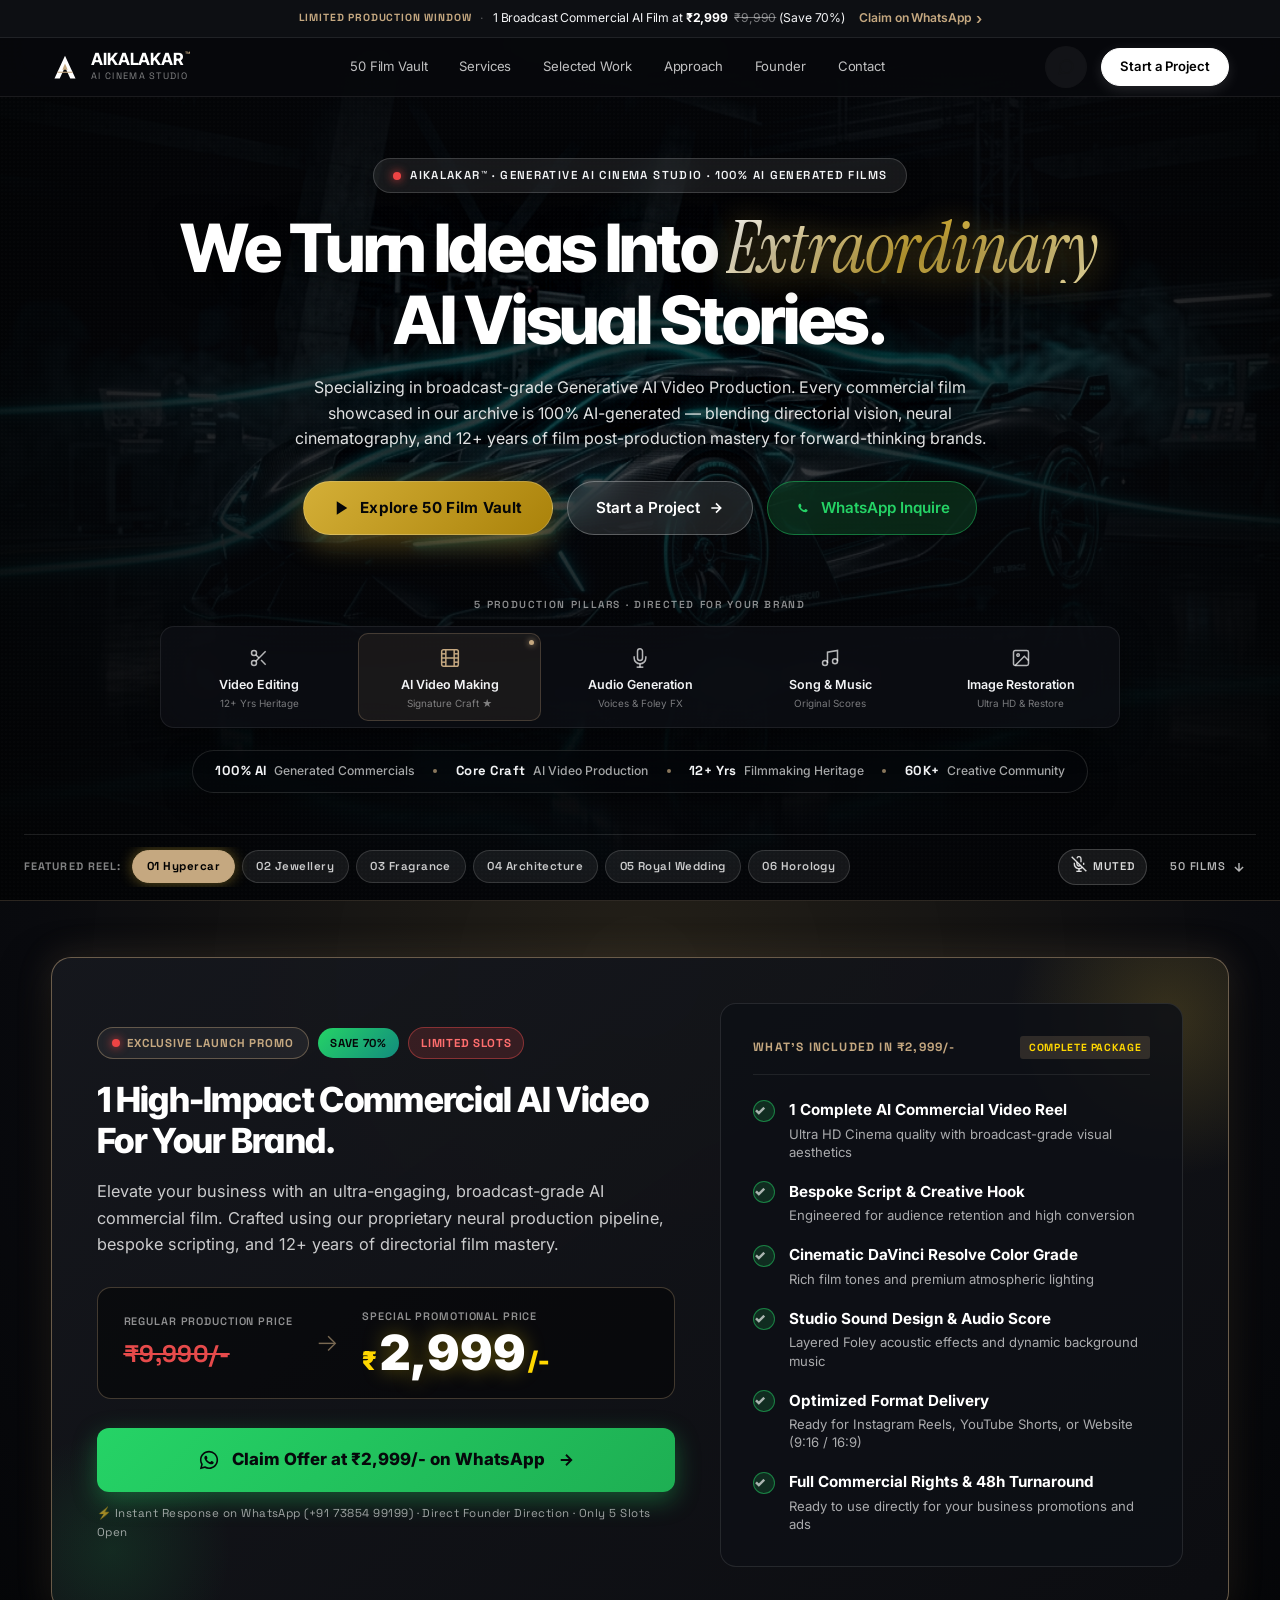
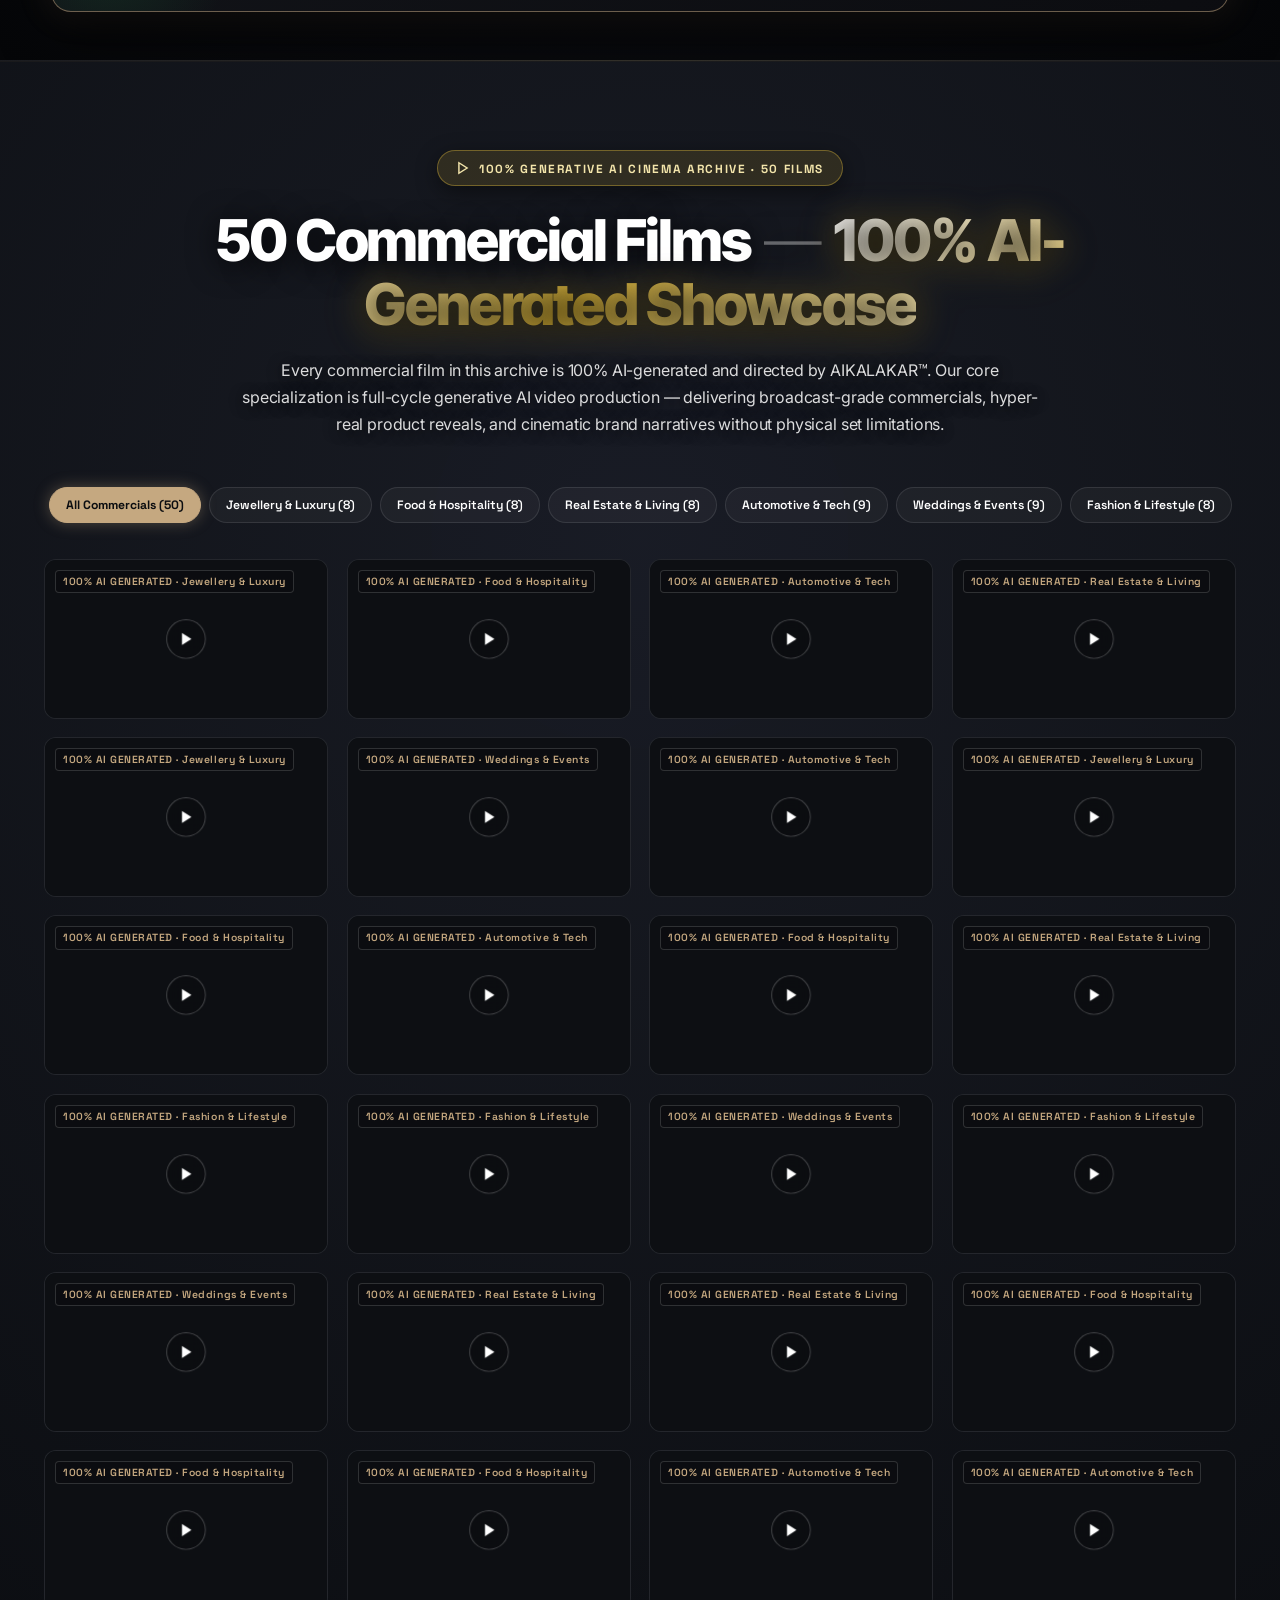
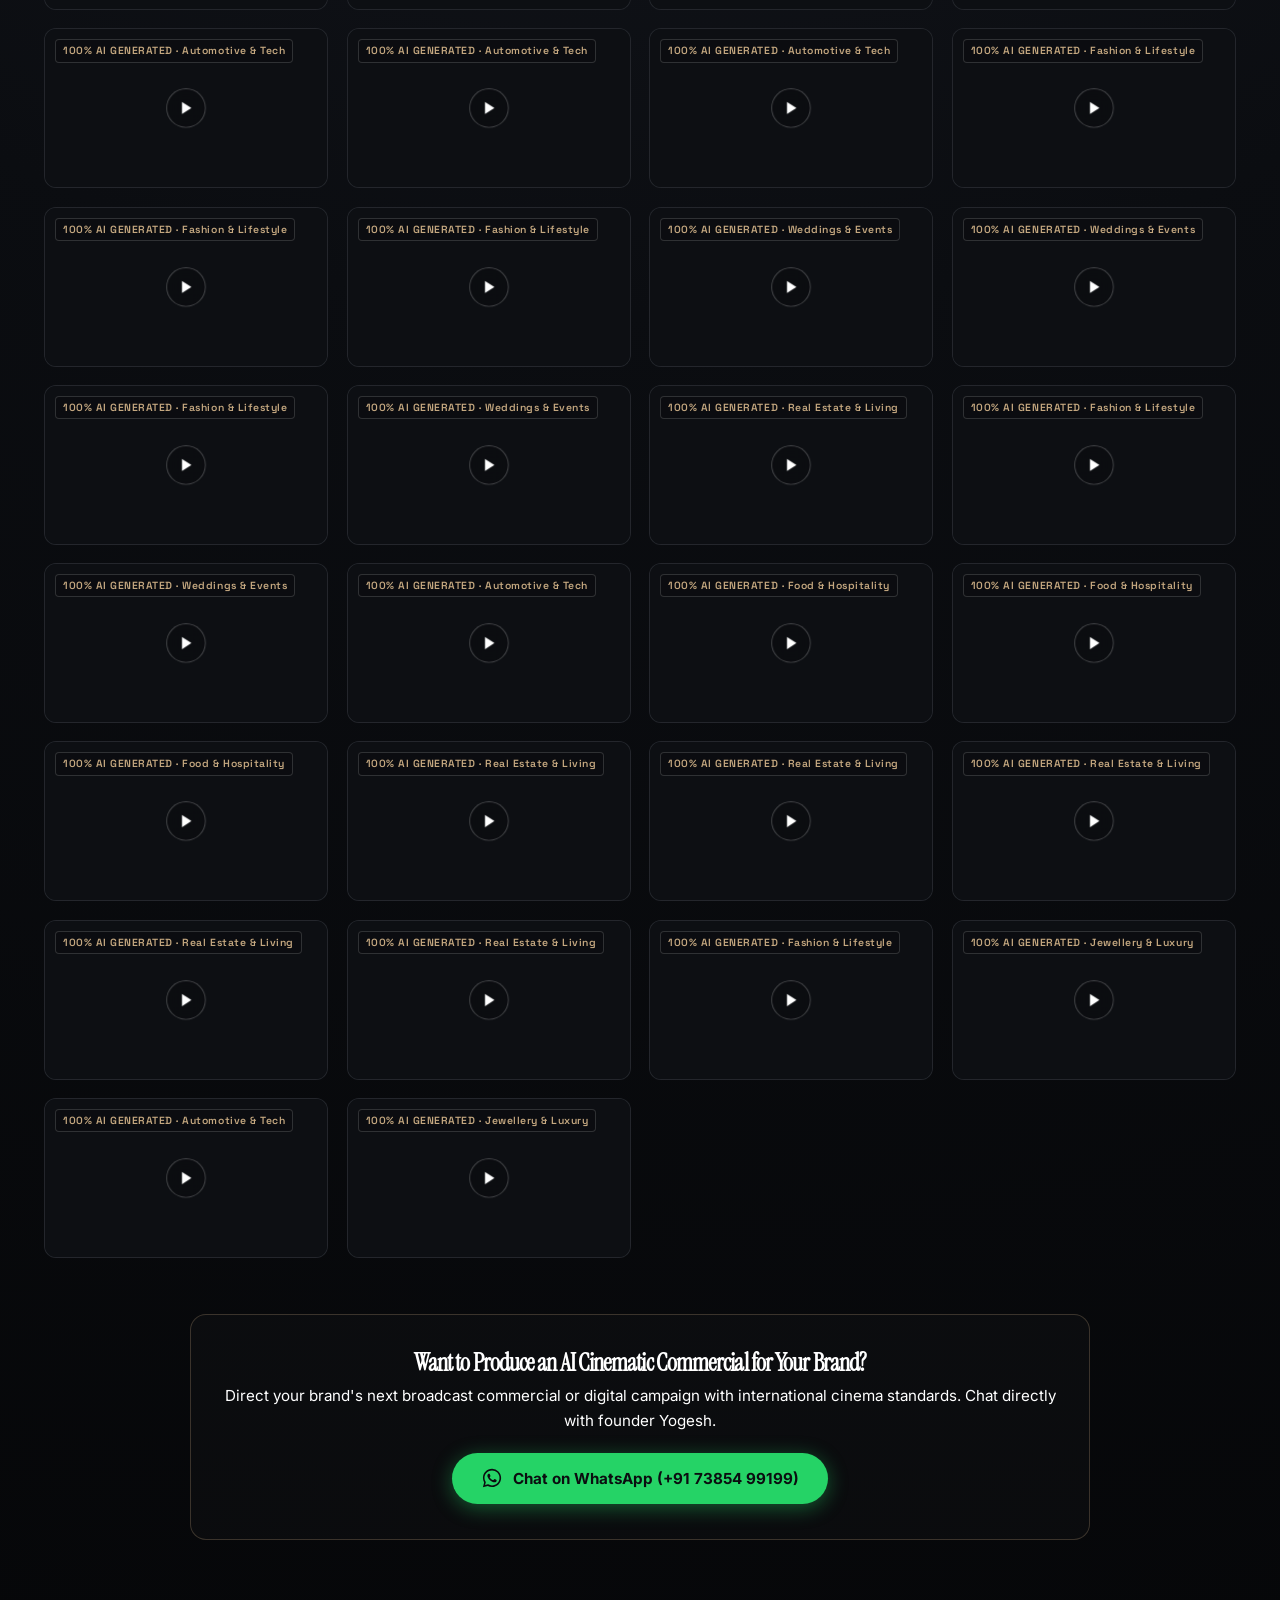
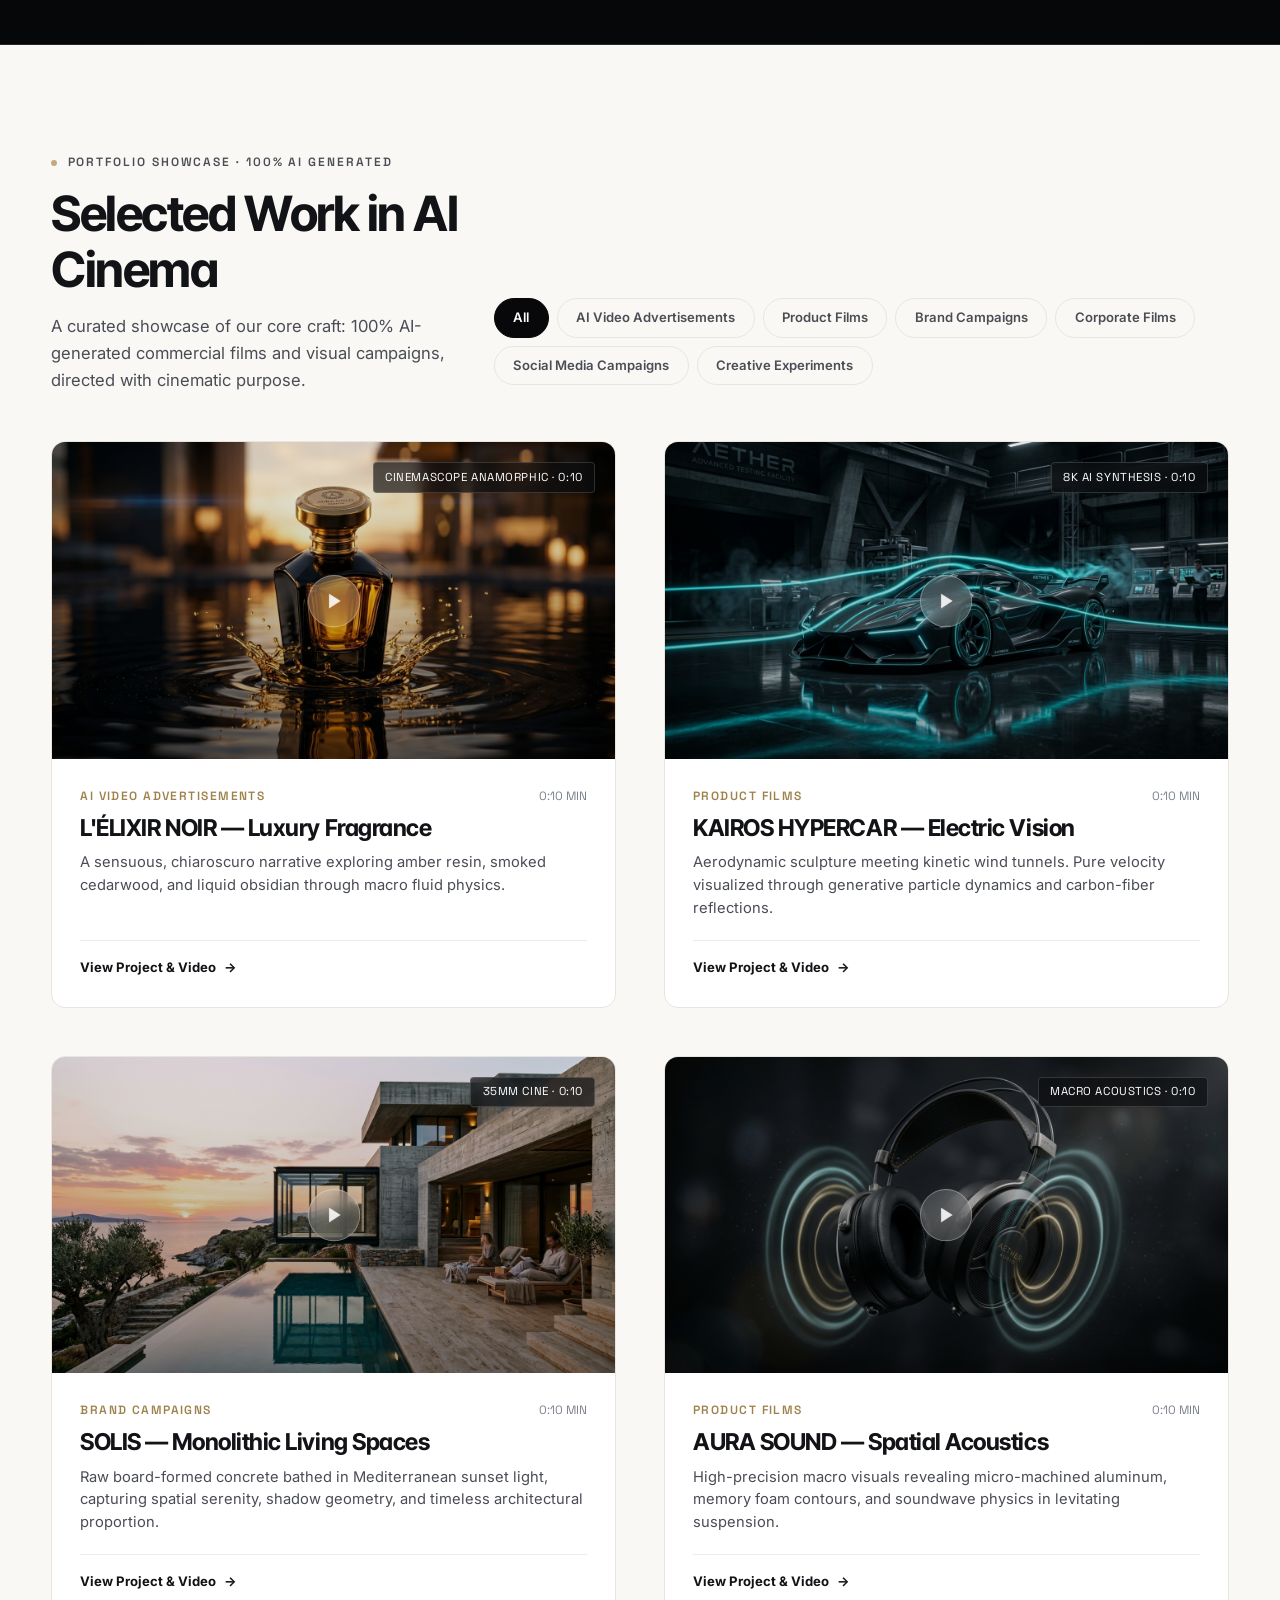
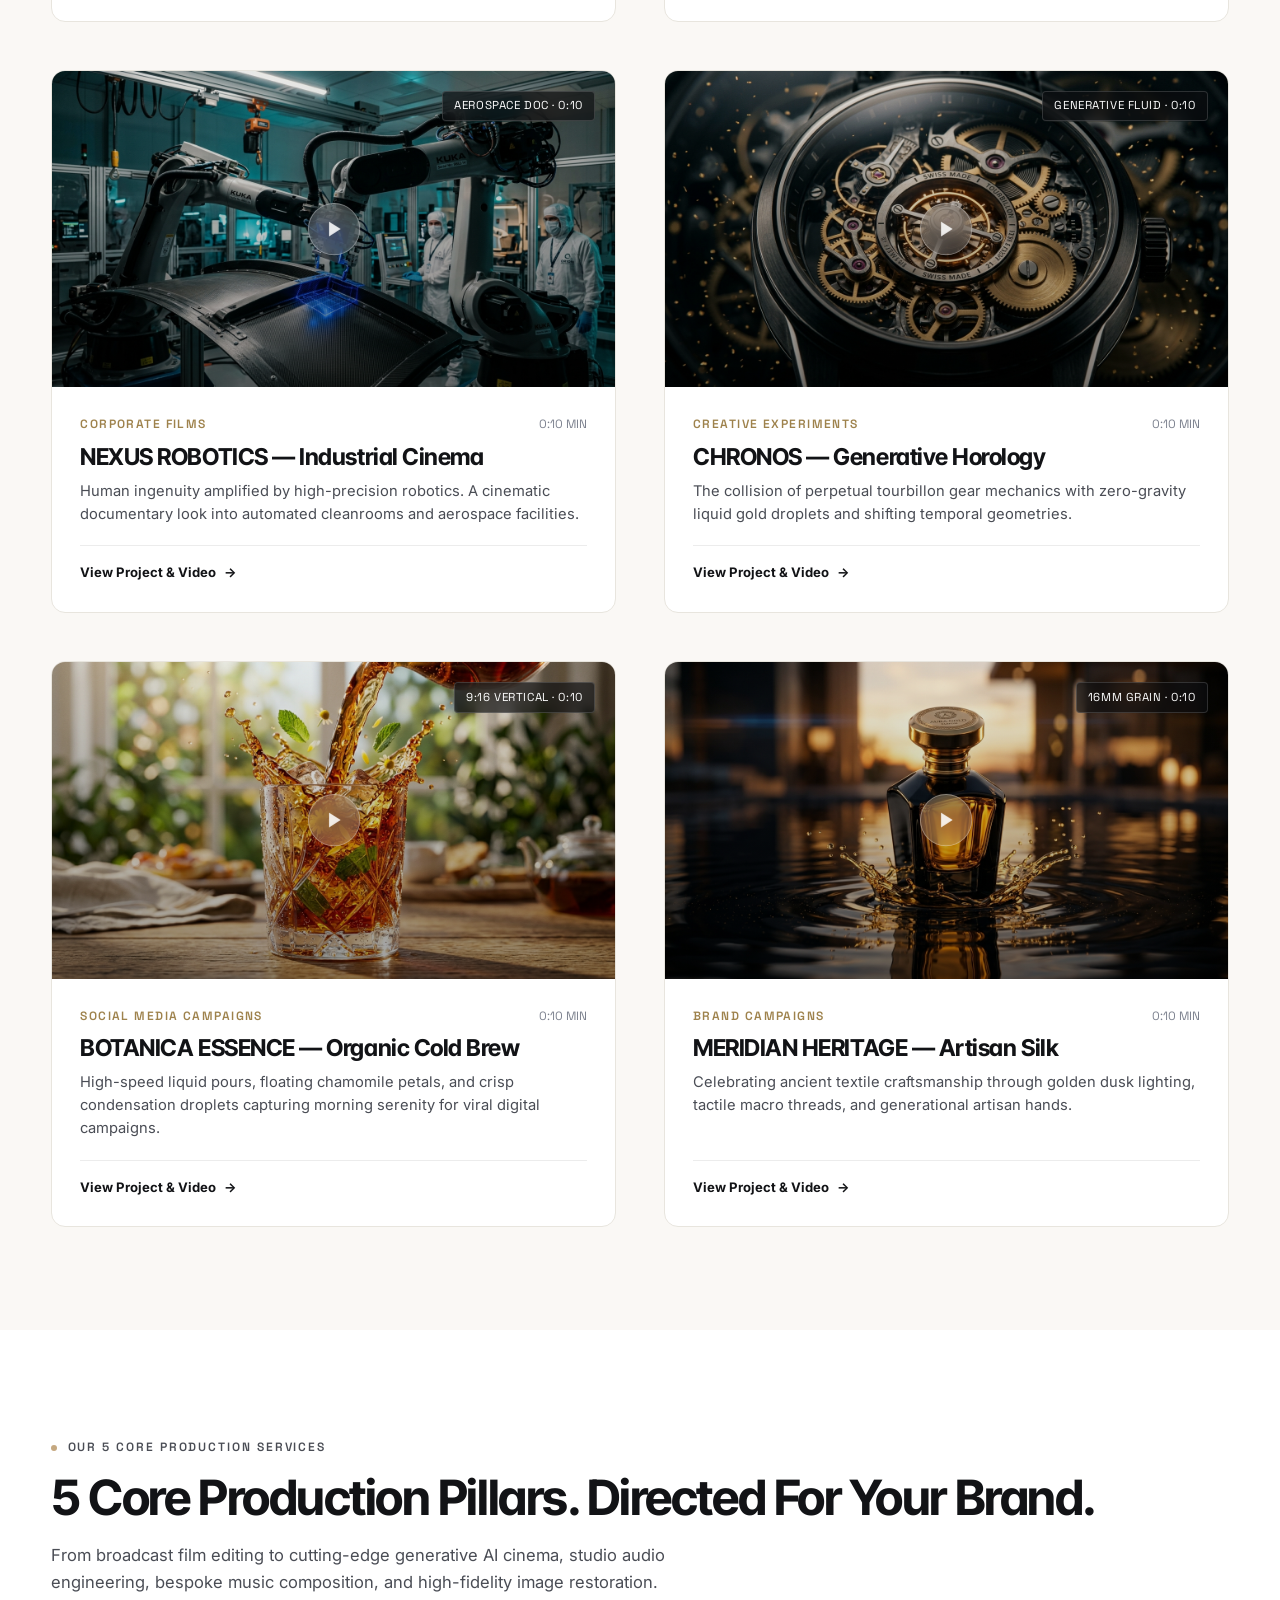
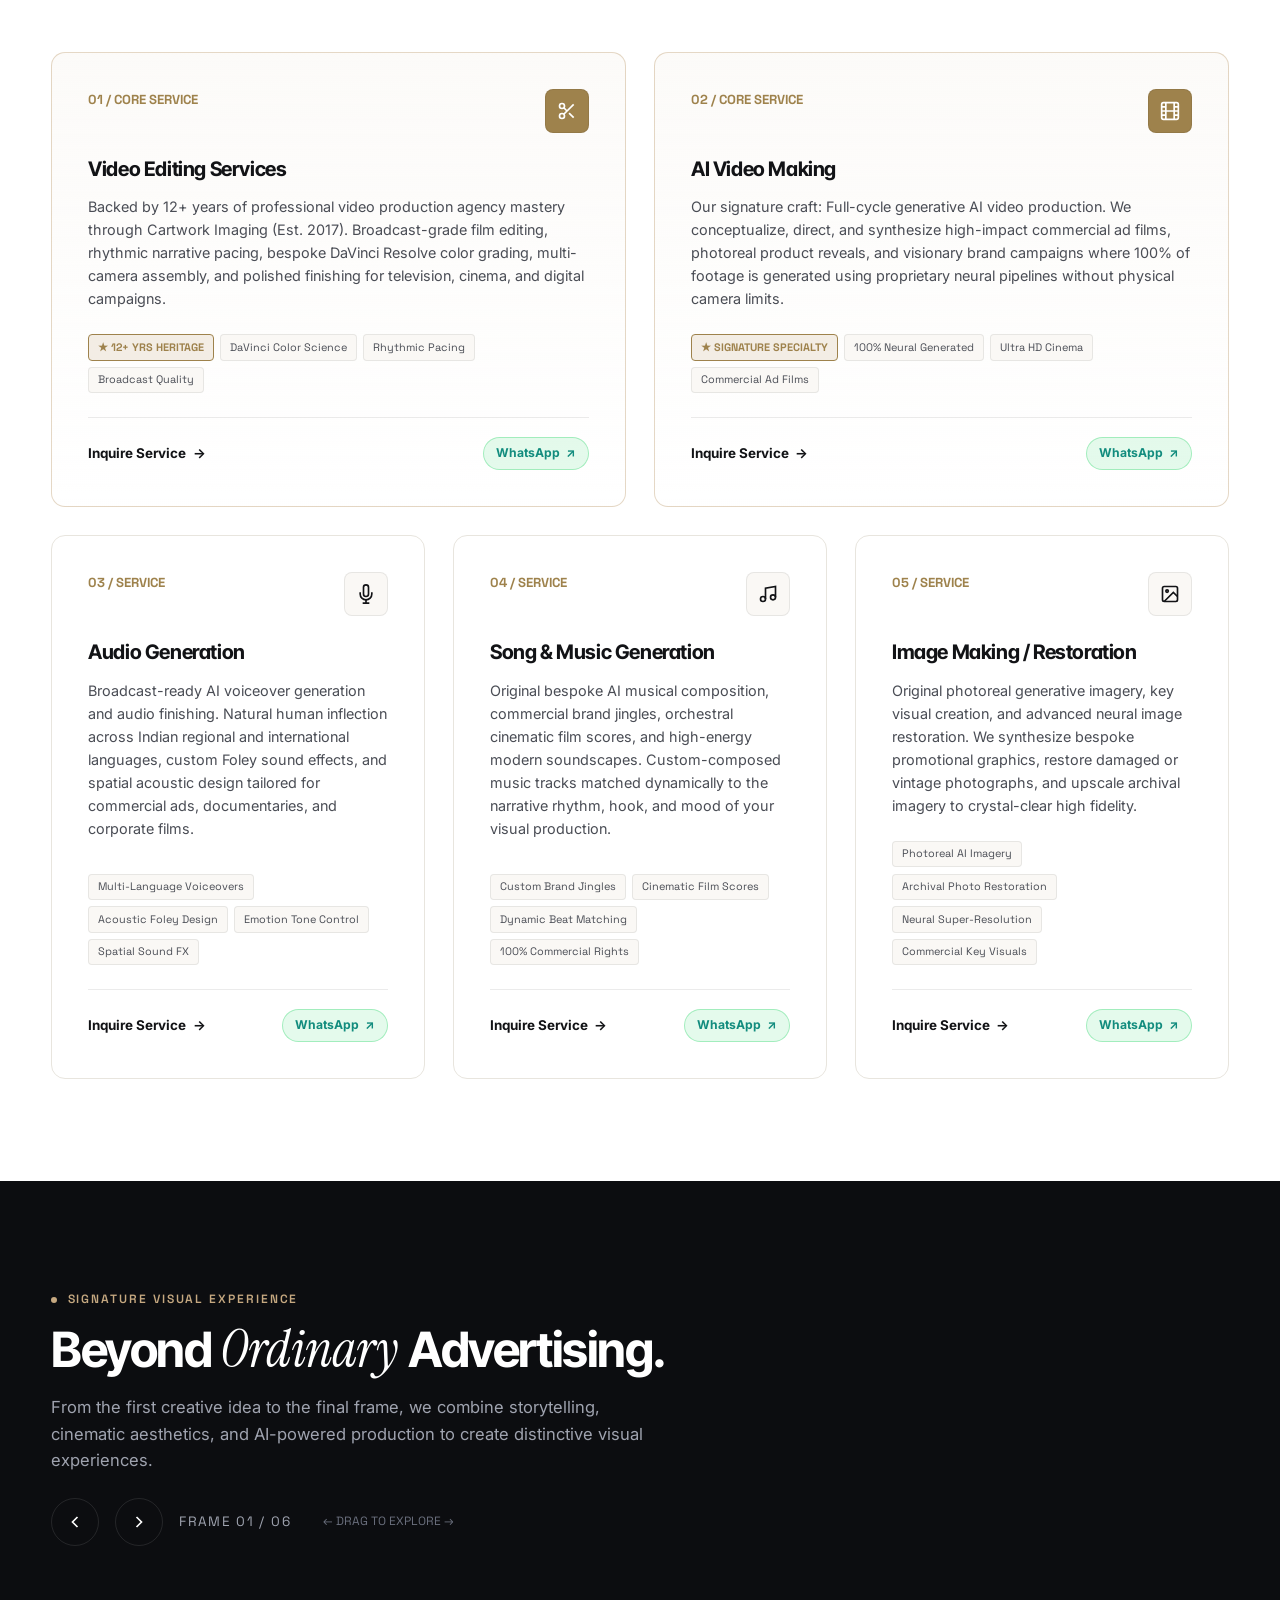
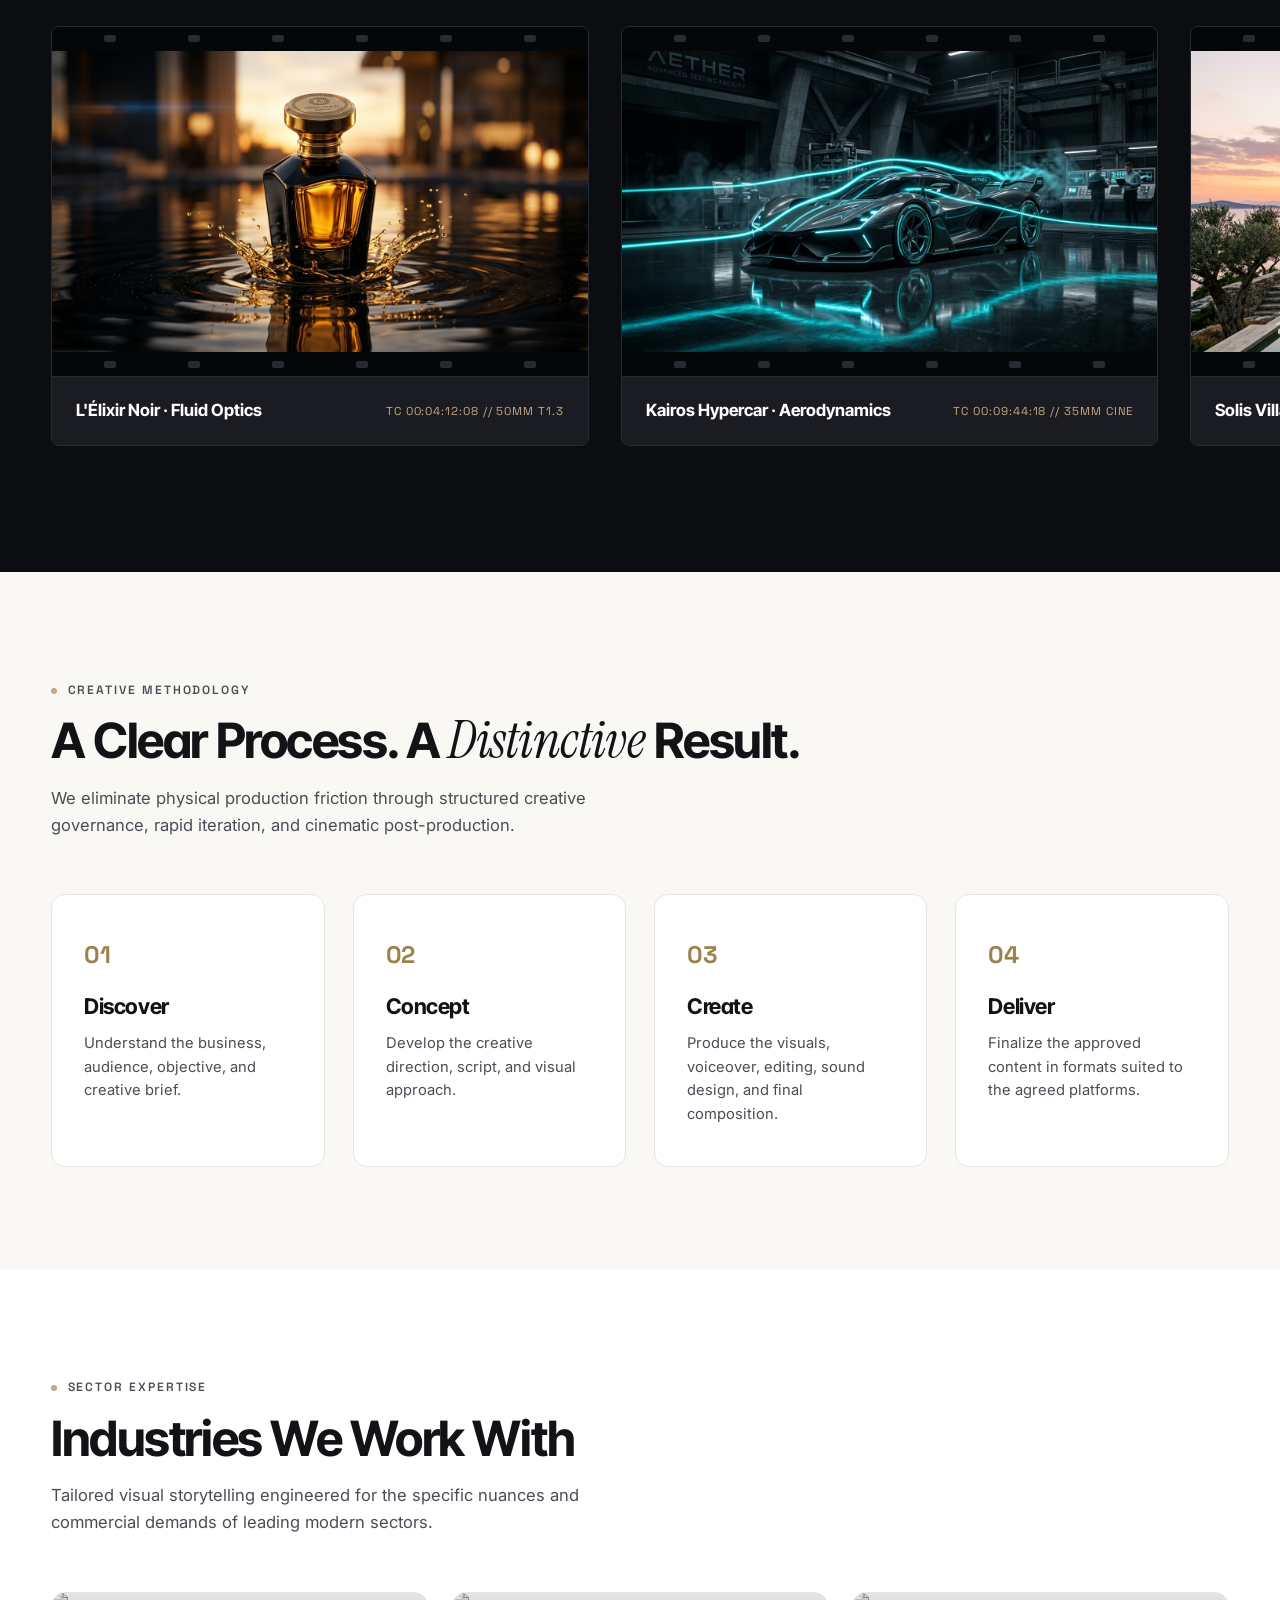
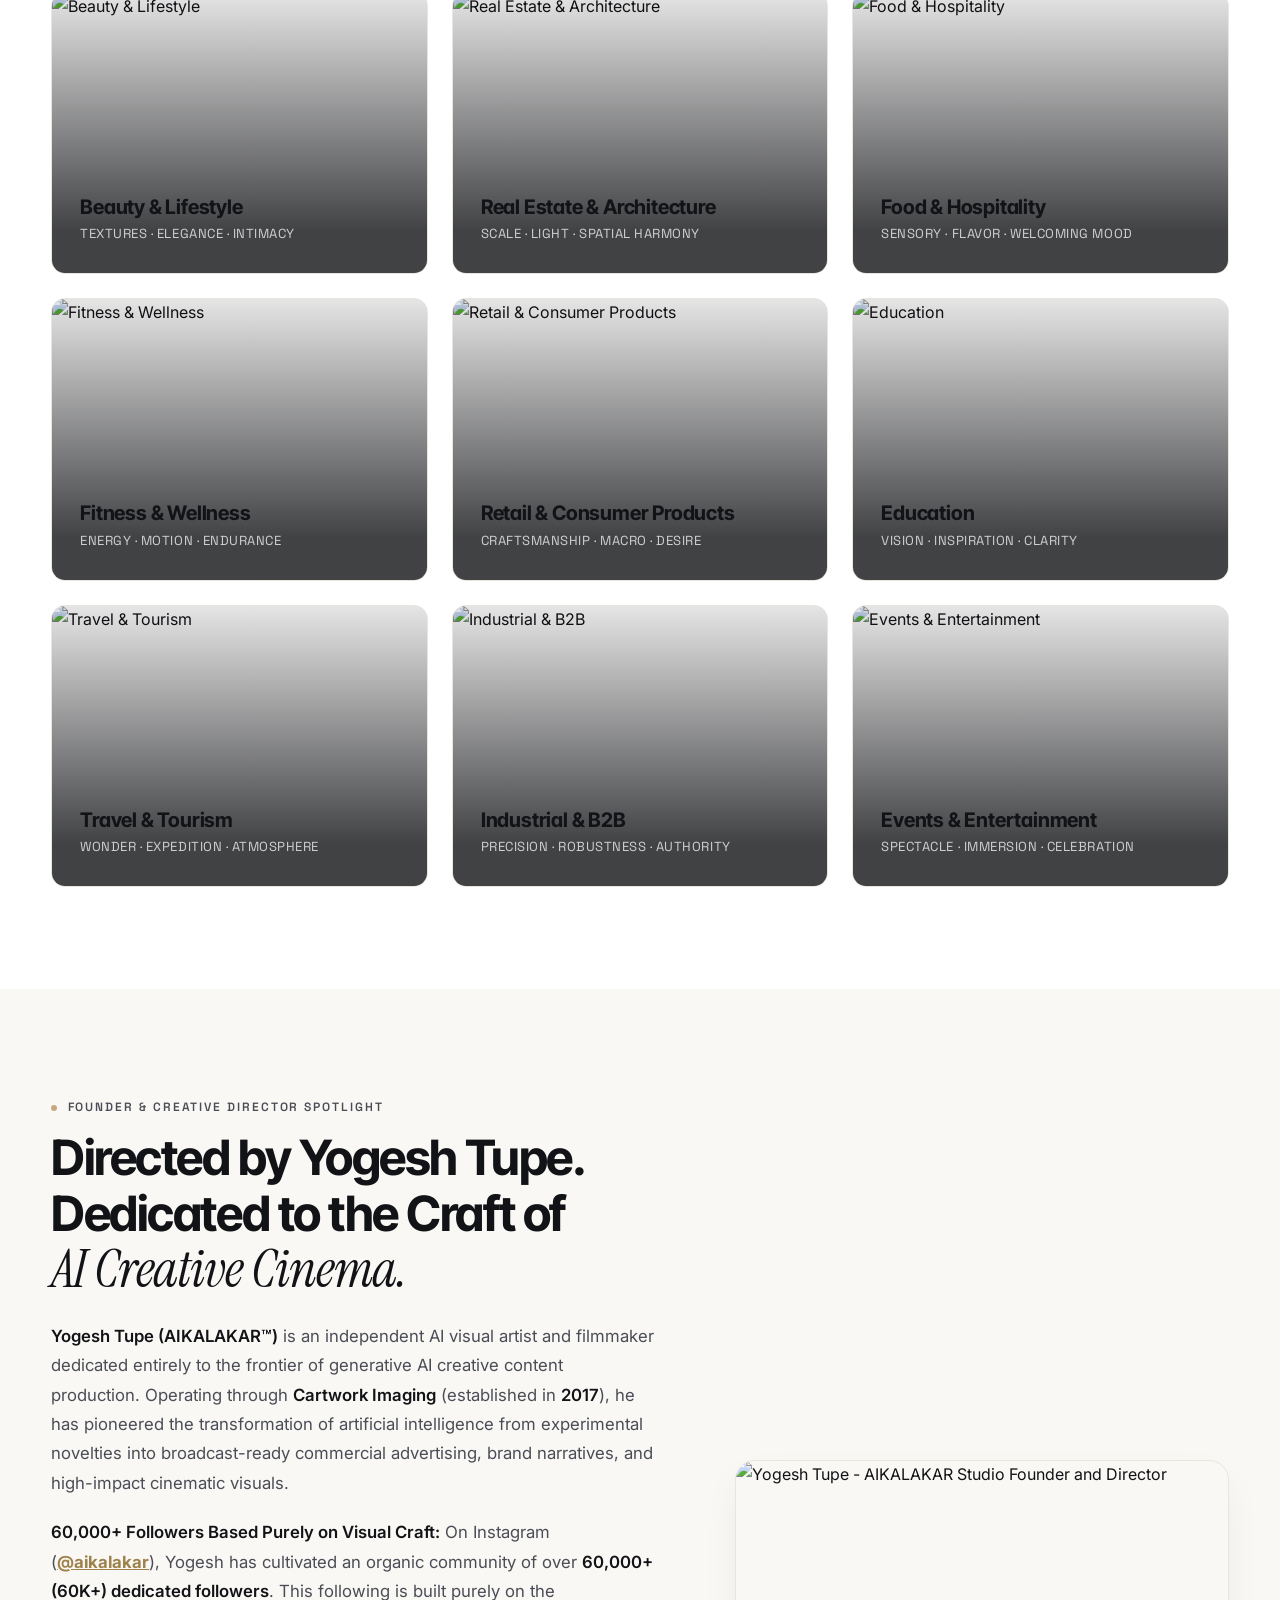
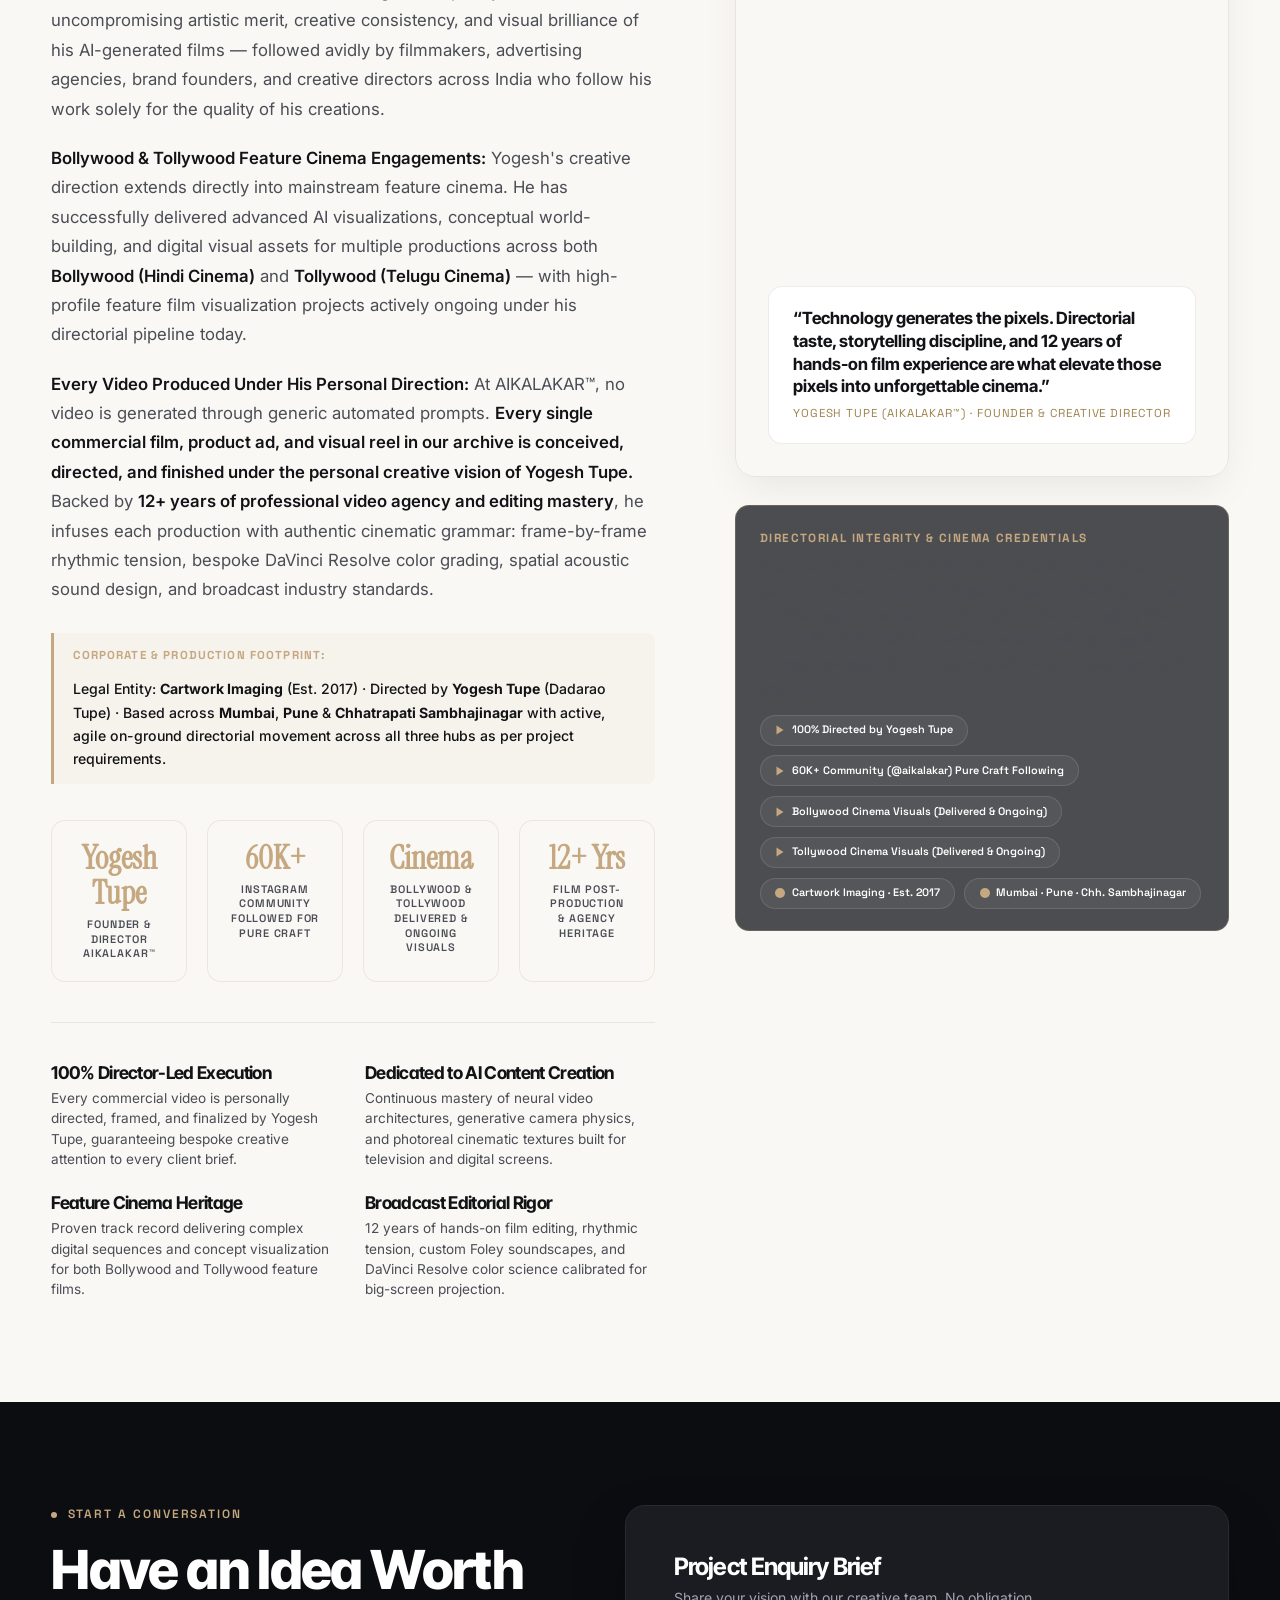
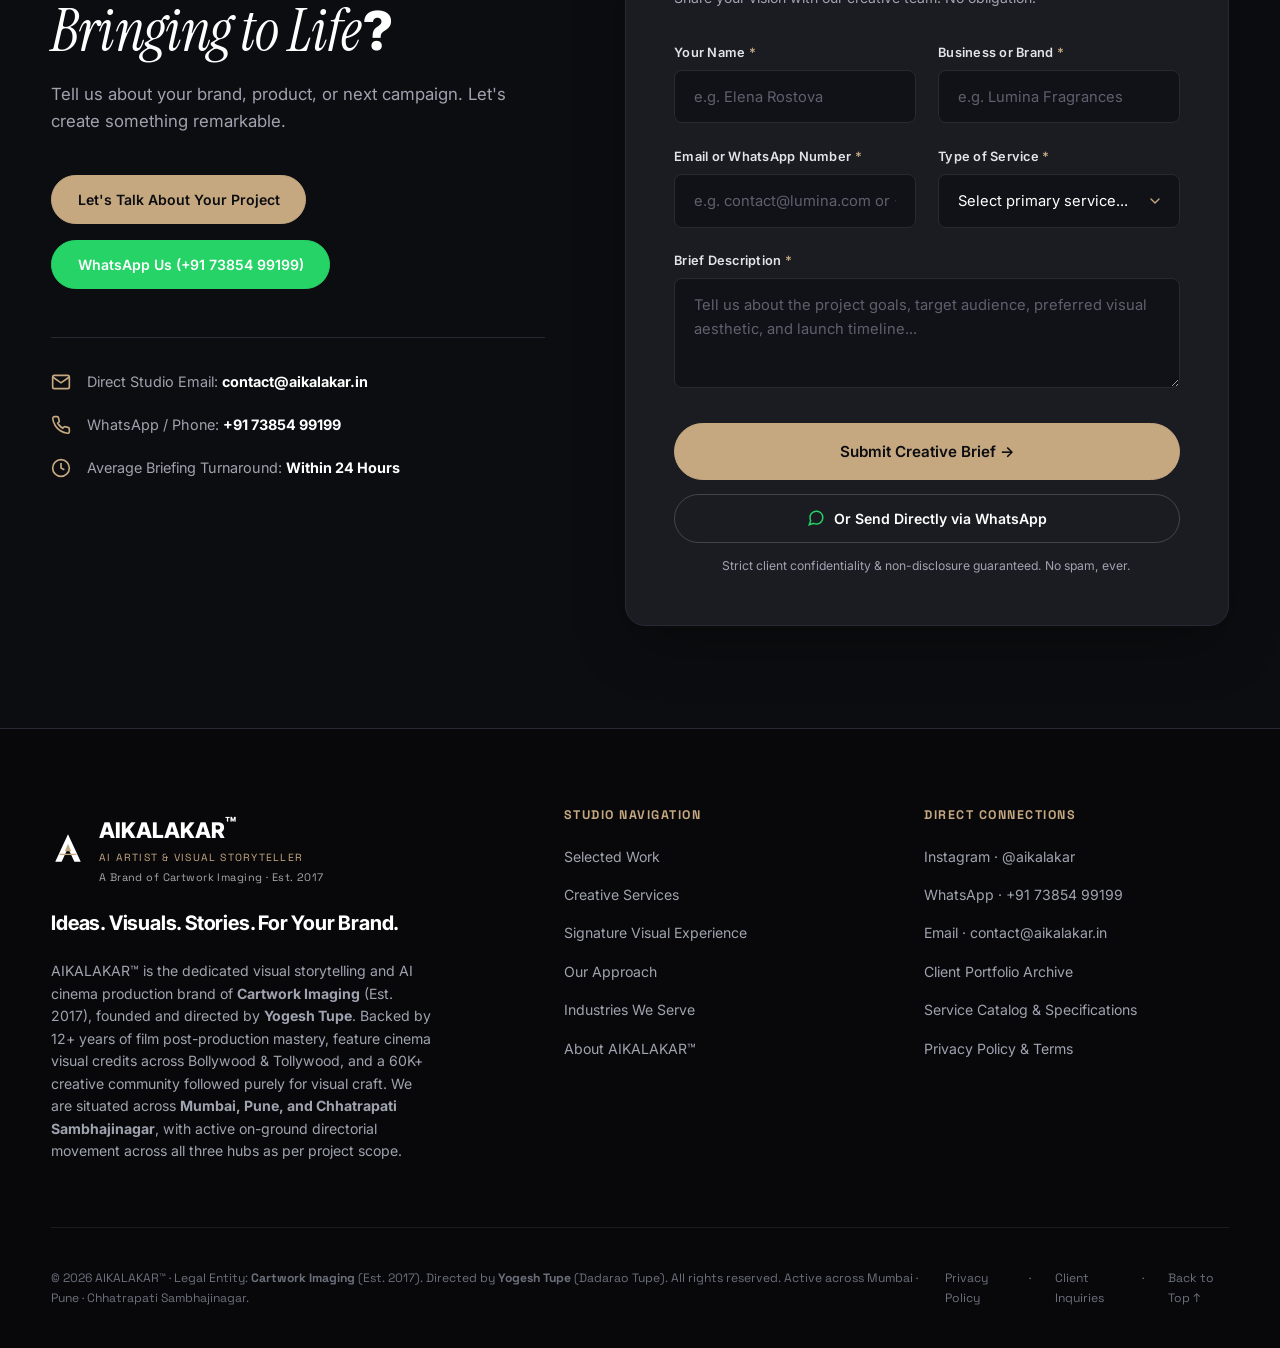
==== commit 02e24e01: "refactor: redesign header, announcement ribbon, and 5 pillars dock to Apple-style clean minimalism" ====
--- a/index.html
+++ b/index.html
@@ -74,121 +74,52 @@
        HEADER & NAVIGATION
        ========================================== -->
   <header class="site-header" id="site-header">
-    <!-- ==========================================
-         TOP CONTINUOUS PROMOTIONAL MARQUEE STRIP
-         Infinite Scrolling Offer: ₹2,999/- (Regular ₹9,990/-)
-         ========================================== -->
-    <div class="promo-marquee-strip" id="promo-marquee-strip" aria-label="Limited Launch Promotional Offer">
-      <div class="promo-marquee-track">
-        <!-- Item 1 -->
-        <a href="https://wa.me/917385499199?text=Hello%20Yogesh%20(AIKALAKAR)%2C%20I%20want%20to%20claim%20the%20Promotional%20AI%20Commercial%20Video%20Offer%20at%20Rs.2999%20(Regular%20Rs.9990).%20Please%20reserve%20my%20slot." target="_blank" rel="noopener noreferrer" class="promo-marquee-unit">
-          <span class="promo-badge-pulse">🔥 SPECIAL OFFER</span>
-          <span class="promo-unit-text">1 Commercial AI Video Production:</span>
-          <span class="promo-cut-price"><del>₹9,990/-</del></span>
-          <span class="promo-deal-price">₹2,999/-</span>
-          <span class="promo-save-pill">SAVE 70%</span>
-          <span class="promo-unit-link">Claim on WhatsApp ↗</span>
-        </a>
-        <span class="promo-sep">✦</span>
-
-        <!-- Item 2 -->
-        <a href="https://wa.me/917385499199?text=Hello%20Yogesh%20(AIKALAKAR)%2C%20I%20want%20to%20claim%20the%20Promotional%20AI%20Commercial%20Video%20Offer%20at%20Rs.2999%20(Regular%20Rs.9990).%20Please%20reserve%20my%20slot." target="_blank" rel="noopener noreferrer" class="promo-marquee-unit">
-          <span class="promo-badge-pulse">⚡ LIMITED SLOTS</span>
-          <span class="promo-unit-text">Broadcast Ultra HD AI Commercial Film at</span>
-          <span class="promo-cut-price"><del>₹9,990/-</del></span>
-          <span class="promo-deal-price">₹2,999/-</span>
-          <span class="promo-save-pill">70% OFF</span>
-          <span class="promo-unit-link">Book Now ↗</span>
-        </a>
-        <span class="promo-sep">✦</span>
-
-        <!-- Item 3 -->
-        <a href="https://wa.me/917385499199?text=Hello%20Yogesh%20(AIKALAKAR)%2C%20I%20want%20to%20claim%20the%20Promotional%20AI%20Commercial%20Video%20Offer%20at%20Rs.2999%20(Regular%20Rs.9990).%20Please%20reserve%20my%20slot." target="_blank" rel="noopener noreferrer" class="promo-marquee-unit">
-          <span class="promo-badge-pulse">🎬 DIRECTORIAL PROMO</span>
-          <span class="promo-unit-text">High-Impact Brand Ad Reel:</span>
-          <span class="promo-cut-price"><del>₹9,990/-</del></span>
-          <span class="promo-deal-price">₹2,999/-</span>
-          <span class="promo-save-pill">SAVE 70%</span>
-          <span class="promo-unit-link">Claim on WhatsApp ↗</span>
-        </a>
-        <span class="promo-sep">✦</span>
-
-        <!-- DUPLICATE SET FOR SEAMLESS INFINITE MARQUEE LOOP -->
-        <!-- Item 1 (Dup) -->
-        <a href="https://wa.me/917385499199?text=Hello%20Yogesh%20(AIKALAKAR)%2C%20I%20want%20to%20claim%20the%20Promotional%20AI%20Commercial%20Video%20Offer%20at%20Rs.2999%20(Regular%20Rs.9990).%20Please%20reserve%20my%20slot." target="_blank" rel="noopener noreferrer" class="promo-marquee-unit" aria-hidden="true">
-          <span class="promo-badge-pulse">🔥 SPECIAL OFFER</span>
-          <span class="promo-unit-text">1 Commercial AI Video Production:</span>
-          <span class="promo-cut-price"><del>₹9,990/-</del></span>
-          <span class="promo-deal-price">₹2,999/-</span>
-          <span class="promo-save-pill">SAVE 70%</span>
-          <span class="promo-unit-link">Claim on WhatsApp ↗</span>
-        </a>
-        <span class="promo-sep">✦</span>
-
-        <!-- Item 2 (Dup) -->
-        <a href="https://wa.me/917385499199?text=Hello%20Yogesh%20(AIKALAKAR)%2C%20I%20want%20to%20claim%20the%20Promotional%20AI%20Commercial%20Video%20Offer%20at%20Rs.2999%20(Regular%20Rs.9990).%20Please%20reserve%20my%20slot." target="_blank" rel="noopener noreferrer" class="promo-marquee-unit" aria-hidden="true">
-          <span class="promo-badge-pulse">⚡ LIMITED SLOTS</span>
-          <span class="promo-unit-text">Broadcast Ultra HD AI Commercial Film at</span>
-          <span class="promo-cut-price"><del>₹9,990/-</del></span>
-          <span class="promo-deal-price">₹2,999/-</span>
-          <span class="promo-save-pill">70% OFF</span>
-          <span class="promo-unit-link">Book Now ↗</span>
-        </a>
-        <span class="promo-sep">✦</span>
-
-        <!-- Item 3 (Dup) -->
-        <a href="https://wa.me/917385499199?text=Hello%20Yogesh%20(AIKALAKAR)%2C%20I%20want%20to%20claim%20the%20Promotional%20AI%20Commercial%20Video%20Offer%20at%20Rs.2999%20(Regular%20Rs.9990).%20Please%20reserve%20my%20slot." target="_blank" rel="noopener noreferrer" class="promo-marquee-unit" aria-hidden="true">
-          <span class="promo-badge-pulse">🎬 DIRECTORIAL PROMO</span>
-          <span class="promo-unit-text">High-Impact Brand Ad Reel:</span>
-          <span class="promo-cut-price"><del>₹9,990/-</del></span>
-          <span class="promo-deal-price">₹2,999/-</span>
-          <span class="promo-save-pill">SAVE 70%</span>
-          <span class="promo-unit-link">Claim on WhatsApp ↗</span>
-        </a>
-        <span class="promo-sep">✦</span>
-      </div>
-    </div>
+    <!-- Apple-Style Sleek Announcement Ribbon -->
+    <aside class="apple-ribbon-bar" id="apple-ribbon-bar" aria-label="Limited Studio Production Window">
+      <div class="container apple-ribbon-container">
+        <div class="apple-ribbon-content">
+          <span class="apple-ribbon-label">Limited Production Window</span>
+          <span class="apple-ribbon-sep">·</span>
+          <span class="apple-ribbon-msg">1 Broadcast Commercial AI Film at <strong>₹2,999</strong> <del>₹9,990</del> (Save 70%)</span>
+          <a href="https://wa.me/917385499199?text=Hello%20Yogesh%20(AIKALAKAR)%2C%20I%20want%20to%20claim%20the%20Promotional%20AI%20Commercial%20Video%20Offer%20at%20Rs.2999%20(Regular%20Rs.9990).%20Please%20reserve%20my%20slot." target="_blank" rel="noopener noreferrer" class="apple-ribbon-cta">
+            Claim on WhatsApp <span class="apple-ribbon-chevron">›</span>
+          </a>
+        </div>
+      </div>
+    </aside>
 
     <div class="container">
       <div class="nav-inner">
-        <!-- Logo & Wordmark -->
+        <!-- Apple-Grade Minimal Brand Wordmark -->
         <a href="#hero" class="brand-link" aria-label="AIKALAKAR Home">
           <div class="brand-symbol">
-            <!-- Custom Geometric 'A' Symbol -->
-            <svg width="32" height="32" viewBox="0 0 64 64" fill="none" xmlns="http://www.w3.org/2000/svg">
-              <polygon points="32,6 56,58 44,58 32,32 20,58 8,58" fill="#111111" />
+            <!-- Sleek Minimal Geometric 'A' Symbol -->
+            <svg width="28" height="28" viewBox="0 0 64 64" fill="none" xmlns="http://www.w3.org/2000/svg">
+              <polygon points="32,6 56,58 44,58 32,32 20,58 8,58" fill="#ffffff" />
               <polygon points="26,38 38,38 32,24" fill="#c5a880" />
               <line x1="16" y1="44" x2="48" y2="44" stroke="#c5a880" stroke-width="2.5" stroke-linecap="square" />
             </svg>
           </div>
           <div class="brand-text-group">
             <span class="brand-title">AIKALAKAR<sup>™</sup></span>
-            <span class="brand-tagline">AI Artist &amp; Visual Storyteller</span>
+            <span class="brand-tagline">AI Cinema Studio</span>
           </div>
         </a>
 
-        <!-- Desktop Navigation -->
+        <!-- Desktop Navigation: Pure Apple Minimal Elegance -->
         <nav class="nav-menu" aria-label="Primary Navigation">
-          <a href="#promotional-offer" class="nav-link" style="color: #ffd700; font-weight: 800; display: inline-flex; align-items: center; gap: 0.35rem;">
-            <span>₹2,999 Offer</span>
-            <span style="background: #25d366; color: #07090b; font-size: 0.58rem; padding: 0.1rem 0.35rem; border-radius: 3px; font-weight: 900; letter-spacing: 0.04em;">70% OFF</span>
-          </a>
-          <a href="#vault" class="nav-link" style="color: var(--gold-dark); font-weight: 700;">50 Film Vault</a>
+          <a href="#vault" class="nav-link">50 Film Vault</a>
+          <a href="#services" class="nav-link">Services</a>
           <a href="#work" class="nav-link">Selected Work</a>
-          <a href="#services" class="nav-link" style="color: #ffffff; font-weight: 700; display: inline-flex; align-items: center; gap: 0.35rem;">
-            <span>5 Pillars</span>
-            <span style="background: rgba(197, 168, 128, 0.25); color: var(--gold-dark); font-size: 0.58rem; padding: 0.1rem 0.35rem; border-radius: 3px; font-weight: 800; border: 1px solid rgba(197, 168, 128, 0.4);">SERVICES</span>
-          </a>
-          <a href="#experience" class="nav-link">Experience</a>
-          <a href="#approach" class="nav-link">Our Approach</a>
-          <a href="#industries" class="nav-link">Industries</a>
-          <a href="#about" class="nav-link">About Studio</a>
+          <a href="#approach" class="nav-link">Approach</a>
+          <a href="#about" class="nav-link">Founder</a>
+          <a href="#contact" class="nav-link">Contact</a>
         </nav>
 
-        <!-- Header Actions -->
+        <!-- Header Actions: Apple Minimal Pill & Circle -->
         <div class="nav-actions">
-          <a href="https://wa.me/917385499199?text=Hello%20AIKALAKAR!%20I%20am%20interested%20in%20creating%20a%20project%20with%20your%20studio." target="_blank" rel="noopener noreferrer" class="btn-icon-circle" aria-label="Chat on WhatsApp" title="WhatsApp Business (+91 73854 99199)">
-            <svg width="20" height="20" viewBox="0 0 24 24" fill="none" stroke="currentColor" stroke-width="2" stroke-linecap="round" stroke-linejoin="round">
+          <a href="https://wa.me/917385499199?text=Hello%20AIKALAKAR!%20I%20am%20interested%20in%20creating%20a%20project%20with%20your%20studio." target="_blank" rel="noopener noreferrer" class="btn-icon-circle" aria-label="Chat on WhatsApp" title="WhatsApp Studio (+91 73854 99199)">
+            <svg width="18" height="18" viewBox="0 0 24 24" fill="none" stroke="currentColor" stroke-width="2" stroke-linecap="round" stroke-linejoin="round">
               <path d="M21 11.5a8.38 8.38 0 0 1-.9 3.8 8.5 8.5 0 0 1-7.6 4.7 8.38 8.38 0 0 1-3.8-.9L3 21l1.9-5.7a8.38 8.38 0 0 1-.9-3.8 8.5 8.5 0 0 1 4.7-7.6 8.38 8.38 0 0 1 3.8-.9h.5a8.48 8.48 0 0 1 8 8v.5z"></path>
             </svg>
           </a>
@@ -218,21 +149,13 @@
         <span style="font-family: var(--font-display); font-weight: 800; font-size: 1.2rem;">AIKALAKAR<sup>™</sup></span>
       </div>
       <nav class="mobile-menu-links">
-        <a href="#promotional-offer" class="mobile-menu-link" style="color: #ffd700; font-weight: 800; display: flex; align-items: center; justify-content: space-between;">
-          <span>₹2,999 AI Video Offer 🔥</span>
-          <span style="background: #25d366; color: #080a0d; font-size: 0.65rem; padding: 0.15rem 0.45rem; border-radius: 4px; font-weight: 900;">SAVE 70%</span>
-        </a>
-        <a href="#vault" class="mobile-menu-link" style="color: var(--gold-dark);">50 Film Vault (All Works)</a>
+        <a href="#vault" class="mobile-menu-link">50 Film Vault</a>
+        <a href="#services" class="mobile-menu-link">Services</a>
         <a href="#work" class="mobile-menu-link">Selected Work</a>
-        <a href="#services" class="mobile-menu-link" style="color: #ffffff; font-weight: 700; display: flex; align-items: center; justify-content: space-between;">
-          <span>5 Core Production Pillars</span>
-          <span style="background: rgba(197, 168, 128, 0.25); color: var(--gold-dark); font-size: 0.65rem; padding: 0.15rem 0.45rem; border-radius: 4px; font-weight: 800;">5 SERVICES</span>
-        </a>
-        <a href="#experience" class="mobile-menu-link">Visual Experience</a>
         <a href="#approach" class="mobile-menu-link">Our Approach</a>
-        <a href="#industries" class="mobile-menu-link">Industries</a>
-        <a href="#about" class="mobile-menu-link">About AIKALAKAR</a>
-        <a href="#contact" class="mobile-menu-link">Contact &amp; Enquiry</a>
+        <a href="#about" class="mobile-menu-link">About Studio &amp; Founder</a>
+        <a href="#promotional-offer" class="mobile-menu-link" style="color: var(--gold-accent);">Promotional Offer (₹2,999)</a>
+        <a href="#contact" class="mobile-menu-link">Contact</a>
       </nav>
     </div>
 
@@ -299,89 +222,58 @@
         </div>
 
         <!-- ==========================================
-             5 CORE PRODUCTION PILLARS (TOP QUICK SELECTOR)
-             Direct Service Chooser for Clients
+             5 CORE PRODUCTION PILLARS (APPLE-STYLE SWITCHER)
+             Minimalist Icon & Typography Service Chooser
              ========================================== -->
-        <div class="hero-pillars-selector" id="hero-pillars-selector">
-          <div class="pillars-selector-label">
-            <span class="pillars-label-dot"></span>
-            <span>5 CORE PRODUCTION PILLARS · CHOOSE YOUR SERVICE:</span>
-          </div>
-          <div class="pillars-buttons-track">
+        <div class="apple-pillars-dock" id="hero-pillars-selector">
+          <div class="apple-pillars-header">
+            <span class="apple-pillars-caption">5 PRODUCTION PILLARS · DIRECTED FOR YOUR BRAND</span>
+          </div>
+          <div class="apple-pillars-track">
             <!-- 01 Video Editing Services -->
-            <button type="button" class="hero-pillar-btn" data-service-target="service-video-editing" data-service-id="video-editing" data-service-name="Video Editing Services" aria-label="Choose 01 Video Editing Services">
-              <div class="pillar-btn-left">
-                <span class="pillar-btn-num">01</span>
-                <span class="pillar-btn-icon">
-                  <svg width="15" height="15" viewBox="0 0 24 24" fill="none" stroke="currentColor" stroke-width="2.2"><circle cx="6" cy="6" r="3"></circle><circle cx="6" cy="18" r="3"></circle><line x1="20" y1="4" x2="8.12" y2="15.88"></line><line x1="14.47" y1="14.48" x2="20" y2="20"></line><line x1="8.12" y1="8.12" x2="12" y2="12"></line></svg>
-                </span>
-              </div>
-              <div class="pillar-btn-body">
-                <span class="pillar-btn-title">Video Editing</span>
-                <span class="pillar-btn-meta">12+ Yrs Heritage</span>
-              </div>
-              <span class="pillar-btn-arrow">↓</span>
+            <button type="button" class="apple-pillar-item hero-pillar-btn" data-service-target="service-video-editing" data-service-id="video-editing" data-service-name="Video Editing Services" aria-label="Choose 01 Video Editing Services">
+              <span class="apple-pillar-icon">
+                <svg width="20" height="20" viewBox="0 0 24 24" fill="none" stroke="currentColor" stroke-width="1.8"><circle cx="6" cy="6" r="3"></circle><circle cx="6" cy="18" r="3"></circle><line x1="20" y1="4" x2="8.12" y2="15.88"></line><line x1="14.47" y1="14.48" x2="20" y2="20"></line><line x1="8.12" y1="8.12" x2="12" y2="12"></line></svg>
+              </span>
+              <span class="apple-pillar-name">Video Editing</span>
+              <span class="apple-pillar-sub">12+ Yrs Heritage</span>
             </button>
 
-            <!-- 02 AI Video Making (Signature Core Craft) -->
-            <button type="button" class="hero-pillar-btn pillar-btn-featured" data-service-target="service-ai-video-making" data-service-id="ai-video-making" data-service-name="AI Video Making" aria-label="Choose 02 AI Video Making">
-              <span class="pillar-btn-badge">CORE CRAFT</span>
-              <div class="pillar-btn-left">
-                <span class="pillar-btn-num">02</span>
-                <span class="pillar-btn-icon">
-                  <svg width="15" height="15" viewBox="0 0 24 24" fill="none" stroke="currentColor" stroke-width="2.2"><rect x="2" y="2" width="20" height="20" rx="2.18" ry="2.18"></rect><line x1="7" y1="2" x2="7" y2="22"></line><line x1="17" y1="2" x2="17" y2="22"></line><line x1="2" y1="12" x2="22" y2="12"></line><line x1="2" y1="7" x2="7" y2="7"></line><line x1="2" y1="17" x2="7" y2="17"></line><line x1="17" y1="17" x2="22" y2="17"></line><line x1="17" y1="7" x2="22" y2="7"></line></svg>
-                </span>
-              </div>
-              <div class="pillar-btn-body">
-                <span class="pillar-btn-title">AI Video Making</span>
-                <span class="pillar-btn-meta">100% Neural Films</span>
-              </div>
-              <span class="pillar-btn-arrow">↓</span>
+            <!-- 02 AI Video Making (Signature Craft) -->
+            <button type="button" class="apple-pillar-item apple-pillar-featured hero-pillar-btn" data-service-target="service-ai-video-making" data-service-id="ai-video-making" data-service-name="AI Video Making" aria-label="Choose 02 AI Video Making">
+              <span class="apple-pillar-dot" title="Signature Specialty"></span>
+              <span class="apple-pillar-icon">
+                <svg width="20" height="20" viewBox="0 0 24 24" fill="none" stroke="currentColor" stroke-width="1.8"><rect x="2" y="2" width="20" height="20" rx="2.18" ry="2.18"></rect><line x1="7" y1="2" x2="7" y2="22"></line><line x1="17" y1="2" x2="17" y2="22"></line><line x1="2" y1="12" x2="22" y2="12"></line><line x1="2" y1="7" x2="7" y2="7"></line><line x1="2" y1="17" x2="7" y2="17"></line><line x1="17" y1="17" x2="22" y2="17"></line><line x1="17" y1="7" x2="22" y2="7"></line></svg>
+              </span>
+              <span class="apple-pillar-name">AI Video Making</span>
+              <span class="apple-pillar-sub">Signature Craft ★</span>
             </button>
 
             <!-- 03 Audio Generation -->
-            <button type="button" class="hero-pillar-btn" data-service-target="service-audio-generation" data-service-id="audio-generation" data-service-name="Audio Generation" aria-label="Choose 03 Audio Generation">
-              <div class="pillar-btn-left">
-                <span class="pillar-btn-num">03</span>
-                <span class="pillar-btn-icon">
-                  <svg width="15" height="15" viewBox="0 0 24 24" fill="none" stroke="currentColor" stroke-width="2.2"><path d="M12 1a3 3 0 0 0-3 3v8a3 3 0 0 0 6 0V4a3 3 0 0 0-3-3z"></path><path d="M19 10v2a7 7 0 0 1-14 0v-2"></path><line x1="12" y1="19" x2="12" y2="23"></line><line x1="8" y1="23" x2="16" y2="23"></line></svg>
-                </span>
-              </div>
-              <div class="pillar-btn-body">
-                <span class="pillar-btn-title">Audio Generation</span>
-                <span class="pillar-btn-meta">Voices &amp; Foley FX</span>
-              </div>
-              <span class="pillar-btn-arrow">↓</span>
+            <button type="button" class="apple-pillar-item hero-pillar-btn" data-service-target="service-audio-generation" data-service-id="audio-generation" data-service-name="Audio Generation" aria-label="Choose 03 Audio Generation">
+              <span class="apple-pillar-icon">
+                <svg width="20" height="20" viewBox="0 0 24 24" fill="none" stroke="currentColor" stroke-width="1.8"><path d="M12 1a3 3 0 0 0-3 3v8a3 3 0 0 0 6 0V4a3 3 0 0 0-3-3z"></path><path d="M19 10v2a7 7 0 0 1-14 0v-2"></path><line x1="12" y1="19" x2="12" y2="23"></line><line x1="8" y1="23" x2="16" y2="23"></line></svg>
+              </span>
+              <span class="apple-pillar-name">Audio Generation</span>
+              <span class="apple-pillar-sub">Voices &amp; Foley FX</span>
             </button>
 
             <!-- 04 Song & Music Generation -->
-            <button type="button" class="hero-pillar-btn" data-service-target="service-song-music-generation" data-service-id="song-music-generation" data-service-name="Song & Music Generation" aria-label="Choose 04 Song & Music Generation">
-              <div class="pillar-btn-left">
-                <span class="pillar-btn-num">04</span>
-                <span class="pillar-btn-icon">
-                  <svg width="15" height="15" viewBox="0 0 24 24" fill="none" stroke="currentColor" stroke-width="2.2"><path d="M9 18V5l12-2v13"></path><circle cx="6" cy="18" r="3"></circle><circle cx="18" cy="16" r="3"></circle></svg>
-                </span>
-              </div>
-              <div class="pillar-btn-body">
-                <span class="pillar-btn-title">Song &amp; Music</span>
-                <span class="pillar-btn-meta">Original Scores</span>
-              </div>
-              <span class="pillar-btn-arrow">↓</span>
+            <button type="button" class="apple-pillar-item hero-pillar-btn" data-service-target="service-song-music-generation" data-service-id="song-music-generation" data-service-name="Song & Music Generation" aria-label="Choose 04 Song & Music Generation">
+              <span class="apple-pillar-icon">
+                <svg width="20" height="20" viewBox="0 0 24 24" fill="none" stroke="currentColor" stroke-width="1.8"><path d="M9 18V5l12-2v13"></path><circle cx="6" cy="18" r="3"></circle><circle cx="18" cy="16" r="3"></circle></svg>
+              </span>
+              <span class="apple-pillar-name">Song &amp; Music</span>
+              <span class="apple-pillar-sub">Original Scores</span>
             </button>
 
             <!-- 05 Image Making / Restoration -->
-            <button type="button" class="hero-pillar-btn" data-service-target="service-image-restoration" data-service-id="image-restoration" data-service-name="Image Making / Restoration" aria-label="Choose 05 Image Making / Restoration">
-              <div class="pillar-btn-left">
-                <span class="pillar-btn-num">05</span>
-                <span class="pillar-btn-icon">
-                  <svg width="15" height="15" viewBox="0 0 24 24" fill="none" stroke="currentColor" stroke-width="2.2"><rect x="3" y="3" width="18" height="18" rx="2" ry="2"></rect><circle cx="8.5" cy="8.5" r="1.5"></circle><polyline points="21 15 16 10 5 21"></polyline></svg>
-                </span>
-              </div>
-              <div class="pillar-btn-body">
-                <span class="pillar-btn-title">Image Restoration</span>
-                <span class="pillar-btn-meta">Photoreal / Restore</span>
-              </div>
-              <span class="pillar-btn-arrow">↓</span>
+            <button type="button" class="apple-pillar-item hero-pillar-btn" data-service-target="service-image-restoration" data-service-id="image-restoration" data-service-name="Image Making / Restoration" aria-label="Choose 05 Image Making / Restoration">
+              <span class="apple-pillar-icon">
+                <svg width="20" height="20" viewBox="0 0 24 24" fill="none" stroke="currentColor" stroke-width="1.8"><rect x="3" y="3" width="18" height="18" rx="2" ry="2"></rect><circle cx="8.5" cy="8.5" r="1.5"></circle><polyline points="21 15 16 10 5 21"></polyline></svg>
+              </span>
+              <span class="apple-pillar-name">Image Restoration</span>
+              <span class="apple-pillar-sub">Ultra HD &amp; Restore</span>
             </button>
           </div>
         </div>
--- a/css/style.css
+++ b/css/style.css
@@ -229,124 +229,257 @@
   color: var(--text-inverse-muted);
 }
 
-/* ── 5. HEADER & NAVIGATION ── */
+/* ── 5. HEADER & NAVIGATION (APPLE-STYLE MINIMALISM) ── */
+/* Sleek Announcement Ribbon */
+.apple-ribbon-bar {
+  background-color: rgba(14, 16, 20, 0.96);
+  border-bottom: 1px solid rgba(255, 255, 255, 0.08);
+  height: 38px;
+  width: 100%;
+  display: flex;
+  align-items: center;
+  justify-content: center;
+  position: relative;
+  z-index: 1005;
+  font-size: 0.76rem;
+  color: rgba(255, 255, 255, 0.85);
+  letter-spacing: -0.01em;
+}
+
+.apple-ribbon-container {
+  display: flex;
+  align-items: center;
+  justify-content: center;
+  width: 100%;
+}
+
+.apple-ribbon-content {
+  display: inline-flex;
+  align-items: center;
+  justify-content: center;
+  flex-wrap: wrap;
+  gap: 0.55rem;
+  text-align: center;
+  line-height: 1;
+}
+
+.apple-ribbon-label {
+  font-family: var(--font-mono);
+  font-size: 0.65rem;
+  font-weight: 700;
+  text-transform: uppercase;
+  letter-spacing: 0.08em;
+  color: var(--gold-accent);
+}
+
+.apple-ribbon-sep {
+  color: rgba(255, 255, 255, 0.3);
+}
+
+.apple-ribbon-msg {
+  color: #f3f4f6;
+  font-weight: 400;
+}
+
+.apple-ribbon-msg strong {
+  color: #ffffff;
+  font-weight: 700;
+}
+
+.apple-ribbon-msg del {
+  color: rgba(255, 255, 255, 0.45);
+  margin-left: 0.2rem;
+}
+
+.apple-ribbon-cta {
+  display: inline-flex;
+  align-items: center;
+  gap: 0.2rem;
+  color: var(--gold-accent);
+  text-decoration: none;
+  font-weight: 600;
+  margin-left: 0.35rem;
+  transition: color 0.2s ease;
+}
+
+.apple-ribbon-cta:hover {
+  color: #ffffff;
+  text-decoration: underline;
+}
+
+.apple-ribbon-chevron {
+  font-size: 0.95rem;
+  line-height: 0.9;
+  transition: transform 0.2s ease;
+}
+
+.apple-ribbon-cta:hover .apple-ribbon-chevron {
+  transform: translateX(2px);
+}
+
+/* Apple-Grade Translucent Navigation Bar */
 .site-header {
   position: fixed;
   top: 0;
   left: 0;
   width: 100%;
   z-index: 1000;
-  background-color: rgba(255, 255, 255, 0.88);
-  backdrop-filter: blur(16px);
-  -webkit-backdrop-filter: blur(16px);
-  border-bottom: 1px solid var(--border-light);
-  transition: all var(--transition-smooth);
+  background: rgba(8, 9, 12, 0.85);
+  backdrop-filter: saturate(180%) blur(20px);
+  -webkit-backdrop-filter: saturate(180%) blur(20px);
+  border-bottom: 1px solid rgba(255, 255, 255, 0.08);
+  transition: background-color 0.3s ease, border-color 0.3s ease, box-shadow 0.3s ease;
 }
 
 .site-header.scrolled {
-  background-color: rgba(255, 255, 255, 0.96);
-  box-shadow: 0 4px 20px rgba(0, 0, 0, 0.04);
-}
-
-.nav-inner {
+  background: rgba(8, 9, 12, 0.95);
+  border-bottom-color: rgba(255, 255, 255, 0.12);
+  box-shadow: 0 10px 30px rgba(0, 0, 0, 0.4);
+}
+
+.nav-inner, .header-container {
   display: flex;
   align-items: center;
   justify-content: space-between;
-  height: 80px;
-  transition: height var(--transition-fast);
-}
-
-.site-header.scrolled .nav-inner {
-  height: 70px;
+  height: 58px;
+  transition: height 0.25s ease;
+}
+
+.site-header.scrolled .nav-inner,
+.site-header.scrolled .header-container {
+  height: 52px;
 }
 
 /* Brand Wordmark & Geometric A */
-.brand-link {
-  display: flex;
-  align-items: center;
-  gap: 0.85rem;
+.brand-link, .brand-identity {
+  display: flex;
+  align-items: center;
+  gap: 0.75rem;
   text-decoration: none;
 }
 
 .brand-symbol {
-  width: 34px;
-  height: 34px;
+  width: 28px;
+  height: 28px;
   display: flex;
   align-items: center;
   justify-content: center;
   flex-shrink: 0;
 }
 
-.brand-text-group {
+.brand-text-group, .brand-text {
   display: flex;
   flex-direction: column;
 }
 
 .brand-title {
   font-family: var(--font-display);
-  font-size: 1.25rem;
-  font-weight: 800;
-  letter-spacing: 0.04em;
-  color: var(--text-primary);
-  line-height: 1;
-}
-
-.brand-title sup {
-  font-size: 0.55em;
+  font-size: 1.05rem;
+  font-weight: 700;
+  letter-spacing: -0.01em;
+  color: #ffffff;
+  line-height: 1.1;
+}
+
+.brand-title sup, .brand-trademark {
+  font-size: 0.52em;
   font-weight: 600;
   color: var(--gold-accent);
   margin-left: 2px;
 }
 
-.brand-tagline {
-  font-family: var(--font-mono);
-  font-size: 0.62rem;
+.brand-tagline, .brand-subtitle {
+  font-family: var(--font-mono);
+  font-size: 0.58rem;
   text-transform: uppercase;
-  letter-spacing: 0.12em;
-  color: var(--text-muted);
-  margin-top: 2px;
-}
-
-/* Nav Menu */
-.nav-menu {
-  display: flex;
-  align-items: center;
-  gap: 2.2rem;
+  letter-spacing: 0.14em;
+  color: rgba(255, 255, 255, 0.5);
+  margin-top: 1px;
+}
+
+/* Apple-Style Minimal Nav Links */
+.nav-menu, .desktop-nav {
+  display: flex;
+  align-items: center;
+  gap: 2rem;
 }
 
 .nav-link {
   font-family: var(--font-body);
-  font-size: 0.88rem;
-  font-weight: 500;
-  color: var(--text-secondary);
+  font-size: 0.82rem;
+  font-weight: 400;
+  color: rgba(255, 255, 255, 0.75);
+  letter-spacing: -0.01em;
+  text-decoration: none;
+  padding: 0.35rem 0;
+  transition: color 0.2s ease;
   position: relative;
-  padding: 0.35rem 0;
-  transition: color var(--transition-fast);
+}
+
+.nav-link:hover {
+  color: #ffffff;
+}
+
+.nav-link.active {
+  color: #ffffff;
+  font-weight: 600;
 }
 
 .nav-link::after {
-  content: '';
-  position: absolute;
-  bottom: 0;
-  left: 0;
-  width: 0%;
-  height: 1.5px;
-  background-color: var(--gold-accent);
-  transition: width var(--transition-fast);
-}
-
-.nav-link:hover {
-  color: var(--text-primary);
-}
-
-.nav-link:hover::after {
-  width: 100%;
-}
-
-.nav-actions {
-  display: flex;
-  align-items: center;
-  gap: 1rem;
+  display: none;
+}
+
+/* Header Action Buttons */
+.nav-actions, .header-actions {
+  display: flex;
+  align-items: center;
+  gap: 0.85rem;
+}
+
+.btn-icon-circle {
+  width: 36px;
+  height: 36px;
+  border-radius: 50%;
+  padding: 0;
+  display: inline-flex;
+  align-items: center;
+  justify-content: center;
+  border: 1px solid rgba(255, 255, 255, 0.15);
+  background: rgba(255, 255, 255, 0.05);
+  color: rgba(255, 255, 255, 0.85);
+  transition: all 0.2s ease;
+}
+
+.btn-icon-circle:hover {
+  border-color: rgba(255, 255, 255, 0.35);
+  background: rgba(255, 255, 255, 0.12);
+  color: #ffffff;
+  transform: scale(1.04);
+}
+
+/* Apple-Style Clean Pill Button */
+.btn-apple-pill, .site-header .btn-primary, .header-cta-btn {
+  background-color: #ffffff !important;
+  color: #000000 !important;
+  border: 1px solid #ffffff !important;
+  font-size: 0.82rem !important;
+  font-weight: 600 !important;
+  letter-spacing: -0.01em !important;
+  padding: 0.45rem 1.15rem !important;
+  border-radius: var(--radius-pill) !important;
+  text-decoration: none !important;
+  display: inline-flex;
+  align-items: center;
+  justify-content: center;
+  transition: all 0.2s ease;
+  box-shadow: 0 4px 14px rgba(255, 255, 255, 0.12);
+}
+
+.btn-apple-pill:hover, .site-header .btn-primary:hover, .header-cta-btn:hover {
+  background-color: #e8e8ed !important;
+  border-color: #e8e8ed !important;
+  transform: scale(1.02);
+  box-shadow: 0 6px 20px rgba(255, 255, 255, 0.22);
 }
 
 /* Buttons */
@@ -752,13 +885,13 @@
   box-shadow: 0 10px 25px rgba(37, 211, 102, 0.35);
 }
 
-/* ==========================================
-   5 CORE PRODUCTION PILLARS (TOP QUICK SELECTOR)
-   ========================================== */
-.hero-pillars-selector {
+/* ==========================================================================
+   5 CORE PRODUCTION PILLARS (APPLE-STYLE PRODUCT SWITCHER)
+   ========================================================================== */
+.apple-pillars-dock {
   width: 100%;
-  max-width: 1080px;
-  margin: 1.4rem auto 1.35rem auto;
+  max-width: 980px;
+  margin: 1.5rem auto 1.35rem auto;
   display: flex;
   flex-direction: column;
   align-items: center;
@@ -766,214 +899,144 @@
   z-index: 3;
 }
 
-.pillars-selector-label {
-  display: inline-flex;
-  align-items: center;
-  gap: 0.55rem;
-  padding: 0.35rem 0.95rem;
-  background: rgba(5, 7, 10, 0.65);
-  backdrop-filter: blur(14px);
-  -webkit-backdrop-filter: blur(14px);
-  border: 1px solid rgba(197, 168, 128, 0.3);
-  border-radius: var(--radius-pill);
-  font-family: var(--font-mono);
-  font-size: clamp(0.66rem, 0.85vw, 0.74rem);
-  font-weight: 700;
-  letter-spacing: 0.12em;
-  color: #f3f4f6;
+.apple-pillars-header {
+  margin-bottom: 0.65rem;
+}
+
+.apple-pillars-caption {
+  font-family: var(--font-mono);
+  font-size: 0.64rem;
+  font-weight: 600;
+  letter-spacing: 0.16em;
+  color: rgba(255, 255, 255, 0.55);
   text-transform: uppercase;
-  margin-bottom: 0.85rem;
-  box-shadow: 0 6px 20px rgba(0, 0, 0, 0.35);
-}
-
-.pillars-label-dot {
-  width: 7px;
-  height: 7px;
-  border-radius: 50%;
-  background-color: #d4af37;
-  box-shadow: 0 0 8px #d4af37;
-  animation: pulse-subtle 1.4s infinite ease-in-out;
-}
-
-.pillars-buttons-track {
-  display: grid;
-  grid-template-columns: repeat(5, 1fr);
-  gap: 0.65rem;
+}
+
+.apple-pillars-track {
+  display: flex;
+  align-items: stretch;
+  justify-content: center;
+  gap: 0.45rem;
   width: 100%;
-}
-
-.hero-pillar-btn {
-  background: rgba(14, 18, 24, 0.72);
-  backdrop-filter: blur(16px);
-  -webkit-backdrop-filter: blur(16px);
-  border: 1px solid rgba(255, 255, 255, 0.15);
-  border-radius: 12px;
-  padding: 0.75rem 0.85rem;
-  display: flex;
-  align-items: center;
-  gap: 0.65rem;
-  color: #ffffff;
-  text-align: left;
+  padding: 0.4rem;
+  background: rgba(14, 16, 22, 0.65);
+  backdrop-filter: blur(20px);
+  -webkit-backdrop-filter: blur(20px);
+  border: 1px solid rgba(255, 255, 255, 0.08);
+  border-radius: 14px;
+  box-shadow: 0 10px 32px rgba(0, 0, 0, 0.45);
+}
+
+.apple-pillar-item {
+  flex: 1;
+  display: flex;
+  flex-direction: column;
+  align-items: center;
+  justify-content: center;
+  gap: 0.35rem;
+  padding: 0.65rem 0.5rem;
+  background: transparent;
+  border: 1px solid transparent;
+  border-radius: 10px;
+  color: #ffffff;
   cursor: pointer;
-  transition: all 0.28s cubic-bezier(0.16, 1, 0.3, 1);
+  transition: all 0.22s cubic-bezier(0.16, 1, 0.3, 1);
   position: relative;
   text-decoration: none;
-  box-shadow: 0 8px 24px rgba(0, 0, 0, 0.35);
-  overflow: visible;
-}
-
-.hero-pillar-btn:hover {
-  background: rgba(24, 30, 42, 0.9);
-  border-color: #d4af37;
-  transform: translateY(-3px) scale(1.02);
-  box-shadow: 0 12px 30px rgba(212, 175, 55, 0.3);
-}
-
-.hero-pillar-btn:active {
-  transform: translateY(-1px) scale(0.99);
-}
-
-/* Pillar 02: Featured Signature Craft */
-.hero-pillar-btn.pillar-btn-featured {
-  border-color: rgba(212, 175, 55, 0.6);
-  background: linear-gradient(180deg, rgba(212, 175, 55, 0.16) 0%, rgba(14, 18, 24, 0.88) 100%);
-  box-shadow: 0 8px 28px rgba(212, 175, 55, 0.22);
-}
-
-.hero-pillar-btn.pillar-btn-featured:hover {
-  border-color: #ffd700;
-  box-shadow: 0 14px 36px rgba(212, 175, 55, 0.45);
-}
-
-.pillar-btn-badge {
+}
+
+.apple-pillar-item:hover {
+  background: rgba(255, 255, 255, 0.06);
+  border-color: rgba(255, 255, 255, 0.12);
+  transform: translateY(-2px);
+}
+
+.apple-pillar-icon {
+  width: 28px;
+  height: 28px;
+  display: flex;
+  align-items: center;
+  justify-content: center;
+  color: rgba(255, 255, 255, 0.7);
+  transition: all 0.2s ease;
+}
+
+.apple-pillar-item:hover .apple-pillar-icon {
+  color: var(--gold-accent);
+  transform: scale(1.08);
+}
+
+.apple-pillar-name {
+  font-family: var(--font-body);
+  font-size: 0.78rem;
+  font-weight: 600;
+  color: #f3f4f6;
+  line-height: 1.2;
+  text-align: center;
+  white-space: nowrap;
+}
+
+.apple-pillar-sub {
+  font-size: 0.62rem;
+  color: rgba(255, 255, 255, 0.45);
+  font-weight: 400;
+  line-height: 1.1;
+  text-align: center;
+  white-space: nowrap;
+}
+
+/* Featured: 02 AI Video Making */
+.apple-pillar-item.apple-pillar-featured {
+  background: rgba(197, 168, 128, 0.08);
+  border-color: rgba(197, 168, 128, 0.25);
+}
+
+.apple-pillar-item.apple-pillar-featured:hover {
+  background: rgba(197, 168, 128, 0.14);
+  border-color: rgba(197, 168, 128, 0.4);
+}
+
+.apple-pillar-item.apple-pillar-featured .apple-pillar-icon {
+  color: var(--gold-accent);
+}
+
+.apple-pillar-dot {
   position: absolute;
-  top: -8px;
-  right: 8px;
-  font-family: var(--font-mono);
-  font-size: 0.54rem;
-  font-weight: 800;
-  letter-spacing: 0.08em;
-  background: linear-gradient(135deg, #ffd700, #c5a880);
-  color: #080a0d;
-  padding: 0.12rem 0.45rem;
-  border-radius: 3px;
-  box-shadow: 0 2px 8px rgba(0, 0, 0, 0.4);
-}
-
-.pillar-btn-left {
-  display: flex;
-  flex-direction: column;
-  align-items: center;
-  justify-content: center;
-  gap: 0.25rem;
-  flex-shrink: 0;
-}
-
-.pillar-btn-num {
-  font-family: var(--font-mono);
-  font-size: 0.72rem;
-  font-weight: 800;
-  color: var(--gold-accent);
-  line-height: 1;
-}
-
-.pillar-btn-icon {
-  width: 26px;
-  height: 26px;
-  border-radius: 6px;
-  background: rgba(255, 255, 255, 0.08);
-  border: 1px solid rgba(255, 255, 255, 0.12);
-  display: flex;
-  align-items: center;
-  justify-content: center;
-  color: #f3f4f6;
-  transition: all 0.25s ease;
-}
-
-.hero-pillar-btn:hover .pillar-btn-icon {
+  top: 6px;
+  right: 6px;
+  width: 5px;
+  height: 5px;
+  border-radius: 50%;
   background: var(--gold-accent);
-  color: #07090b;
-  border-color: var(--gold-accent);
-}
-
-.pillar-btn-body {
-  display: flex;
-  flex-direction: column;
-  gap: 0.15rem;
-  flex-grow: 1;
-  min-width: 0;
-}
-
-.pillar-btn-title {
-  font-family: var(--font-display);
-  font-size: 0.82rem;
-  font-weight: 700;
-  color: #ffffff;
-  line-height: 1.25;
-  white-space: nowrap;
-  overflow: hidden;
-  text-overflow: ellipsis;
-}
-
-.pillar-btn-meta {
-  font-size: 0.66rem;
-  color: rgba(255, 255, 255, 0.65);
-  font-weight: 500;
-  white-space: nowrap;
-  overflow: hidden;
-  text-overflow: ellipsis;
-}
-
-.pillar-btn-arrow {
-  font-size: 0.8rem;
-  color: rgba(255, 255, 255, 0.4);
-  transition: transform 0.25s ease, color 0.25s ease;
-  flex-shrink: 0;
-}
-
-.hero-pillar-btn:hover .pillar-btn-arrow {
-  color: var(--gold-accent);
-  transform: translateY(2px);
-}
-
-/* Tablet Layout for 5 Pillars */
-@media (max-width: 1024px) and (min-width: 769px) {
-  .pillars-buttons-track {
-    grid-template-columns: repeat(3, 1fr);
-  }
-  .hero-pillar-btn:nth-child(4),
-  .hero-pillar-btn:nth-child(5) {
-    grid-column: span 1;
-  }
-}
-
-/* Mobile Layout: Responsive Horizontal Rail */
+  box-shadow: 0 0 6px var(--gold-accent);
+}
+
 @media (max-width: 768px) {
-  .hero-pillars-selector {
+  .apple-pillars-dock {
     margin: 1.15rem auto 1rem auto;
   }
-  .pillars-buttons-track {
-    display: flex;
+  .apple-pillars-track {
     overflow-x: auto;
+    justify-content: flex-start;
     scroll-snap-type: x mandatory;
     -webkit-overflow-scrolling: touch;
-    gap: 0.55rem;
-    padding: 0.4rem 0.25rem 0.75rem 0.25rem;
     scrollbar-width: none;
-  }
-  .pillars-buttons-track::-webkit-scrollbar {
+    padding: 0.35rem;
+    gap: 0.35rem;
+  }
+  .apple-pillars-track::-webkit-scrollbar {
     display: none;
   }
-  .hero-pillar-btn {
-    flex: 0 0 205px;
+  .apple-pillar-item {
+    flex: 0 0 145px;
     scroll-snap-align: start;
-    padding: 0.65rem 0.75rem;
-  }
-  .pillar-btn-title {
-    font-size: 0.78rem;
-  }
-  .pillar-btn-meta {
-    font-size: 0.62rem;
+    padding: 0.55rem 0.45rem;
+  }
+  .apple-pillar-name {
+    font-size: 0.74rem;
+  }
+  .apple-pillar-sub {
+    font-size: 0.6rem;
   }
 }
 
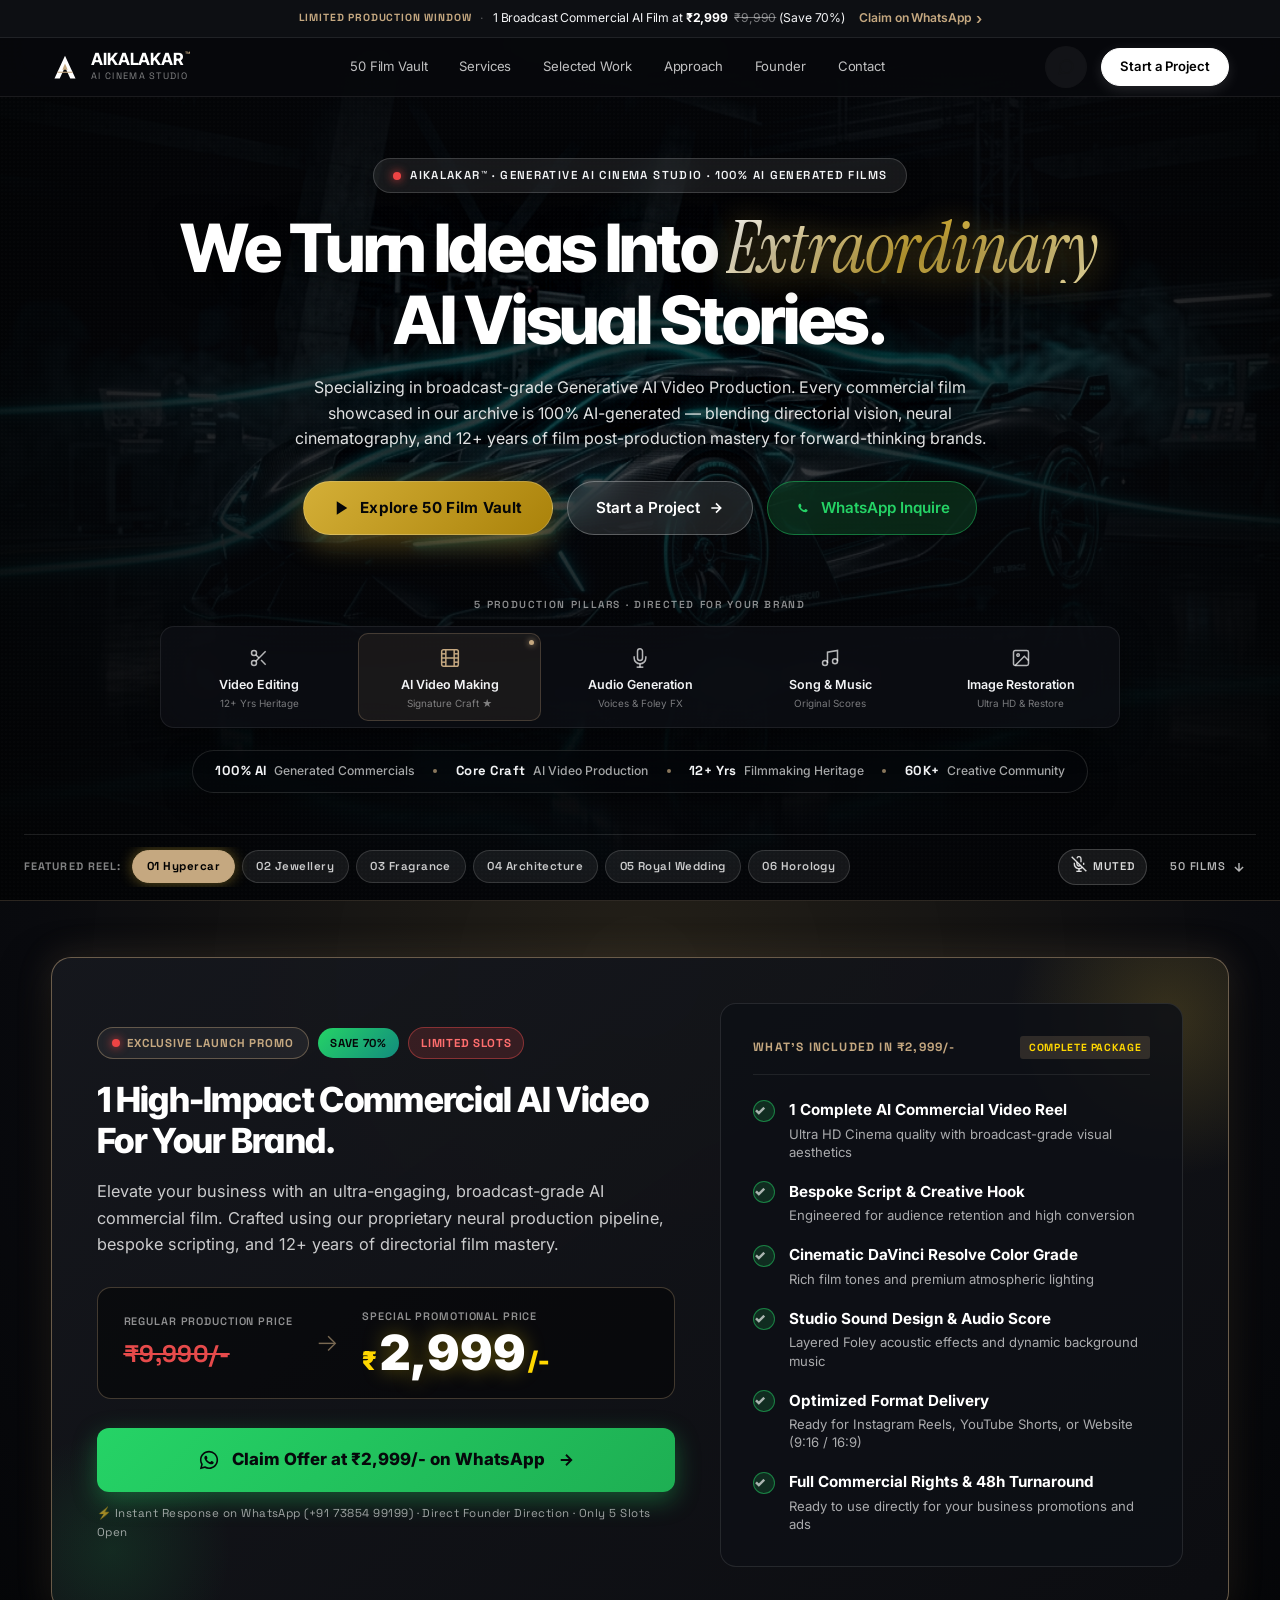
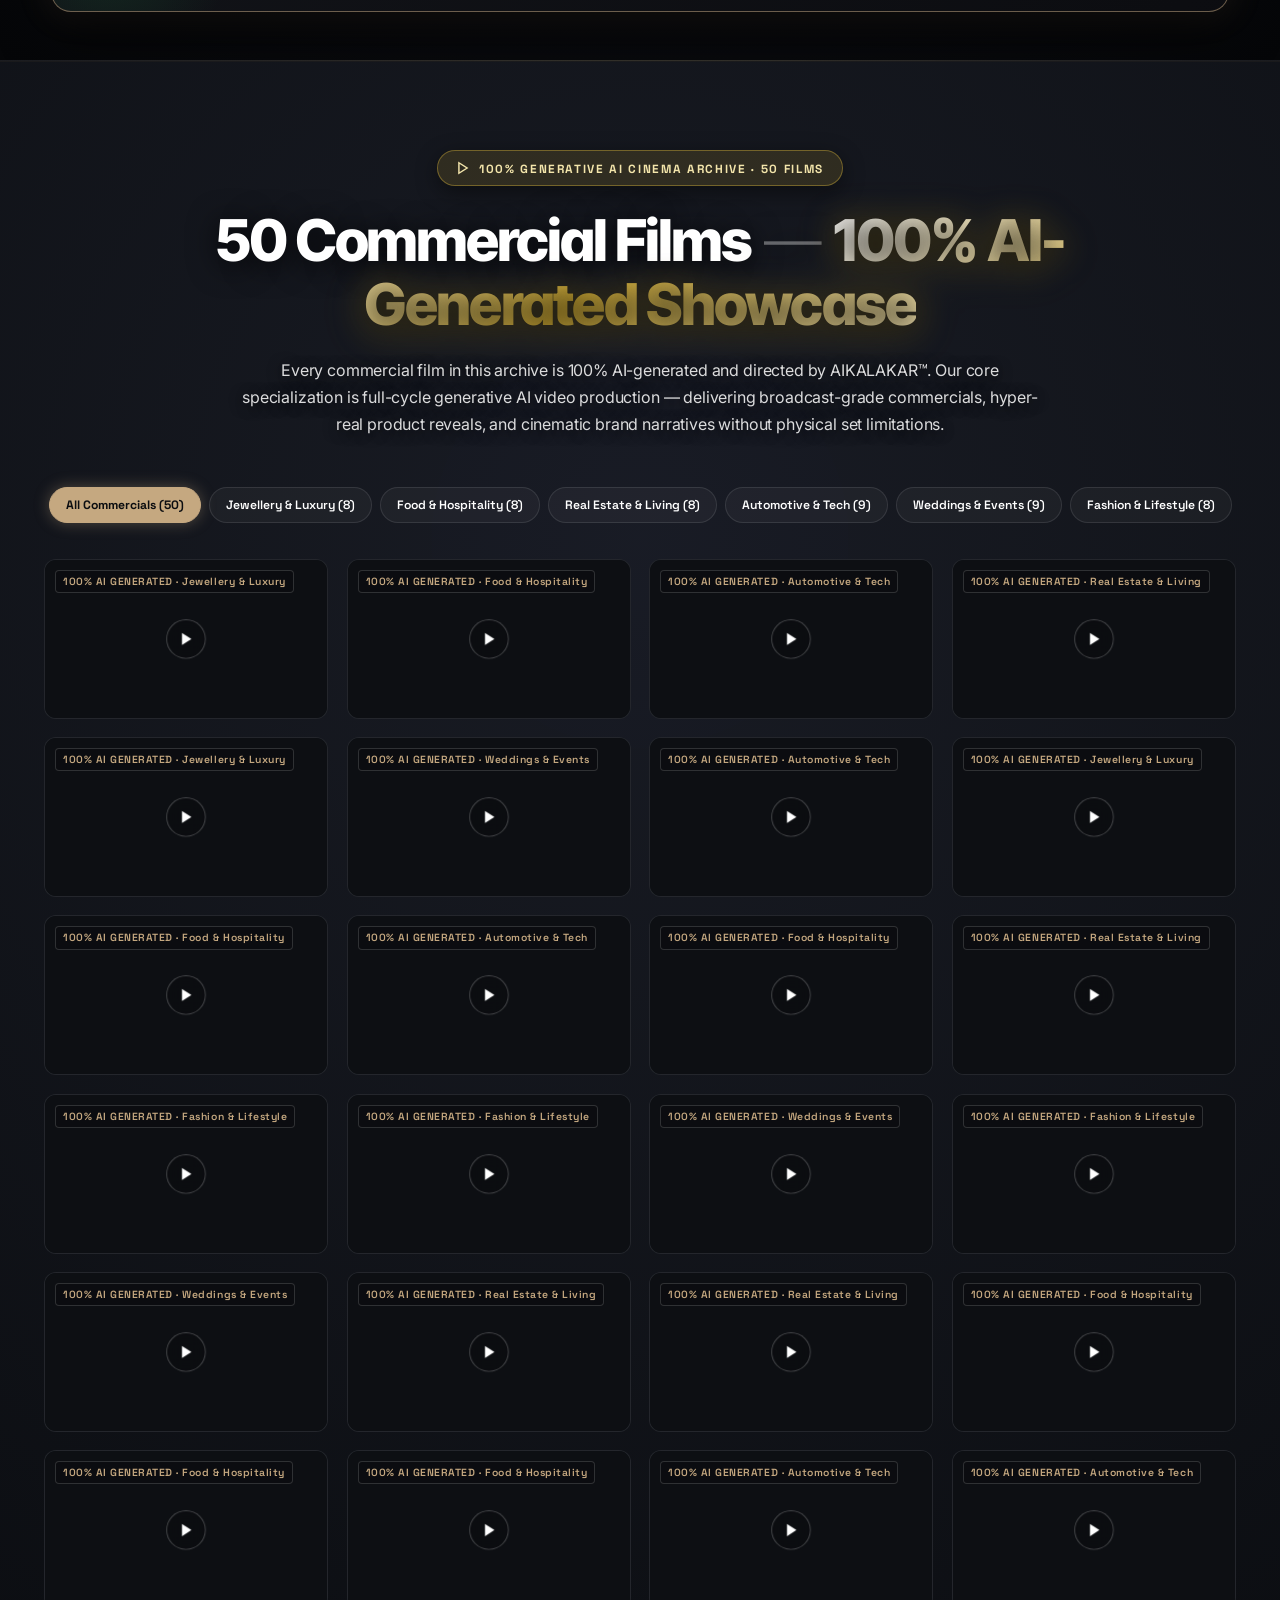
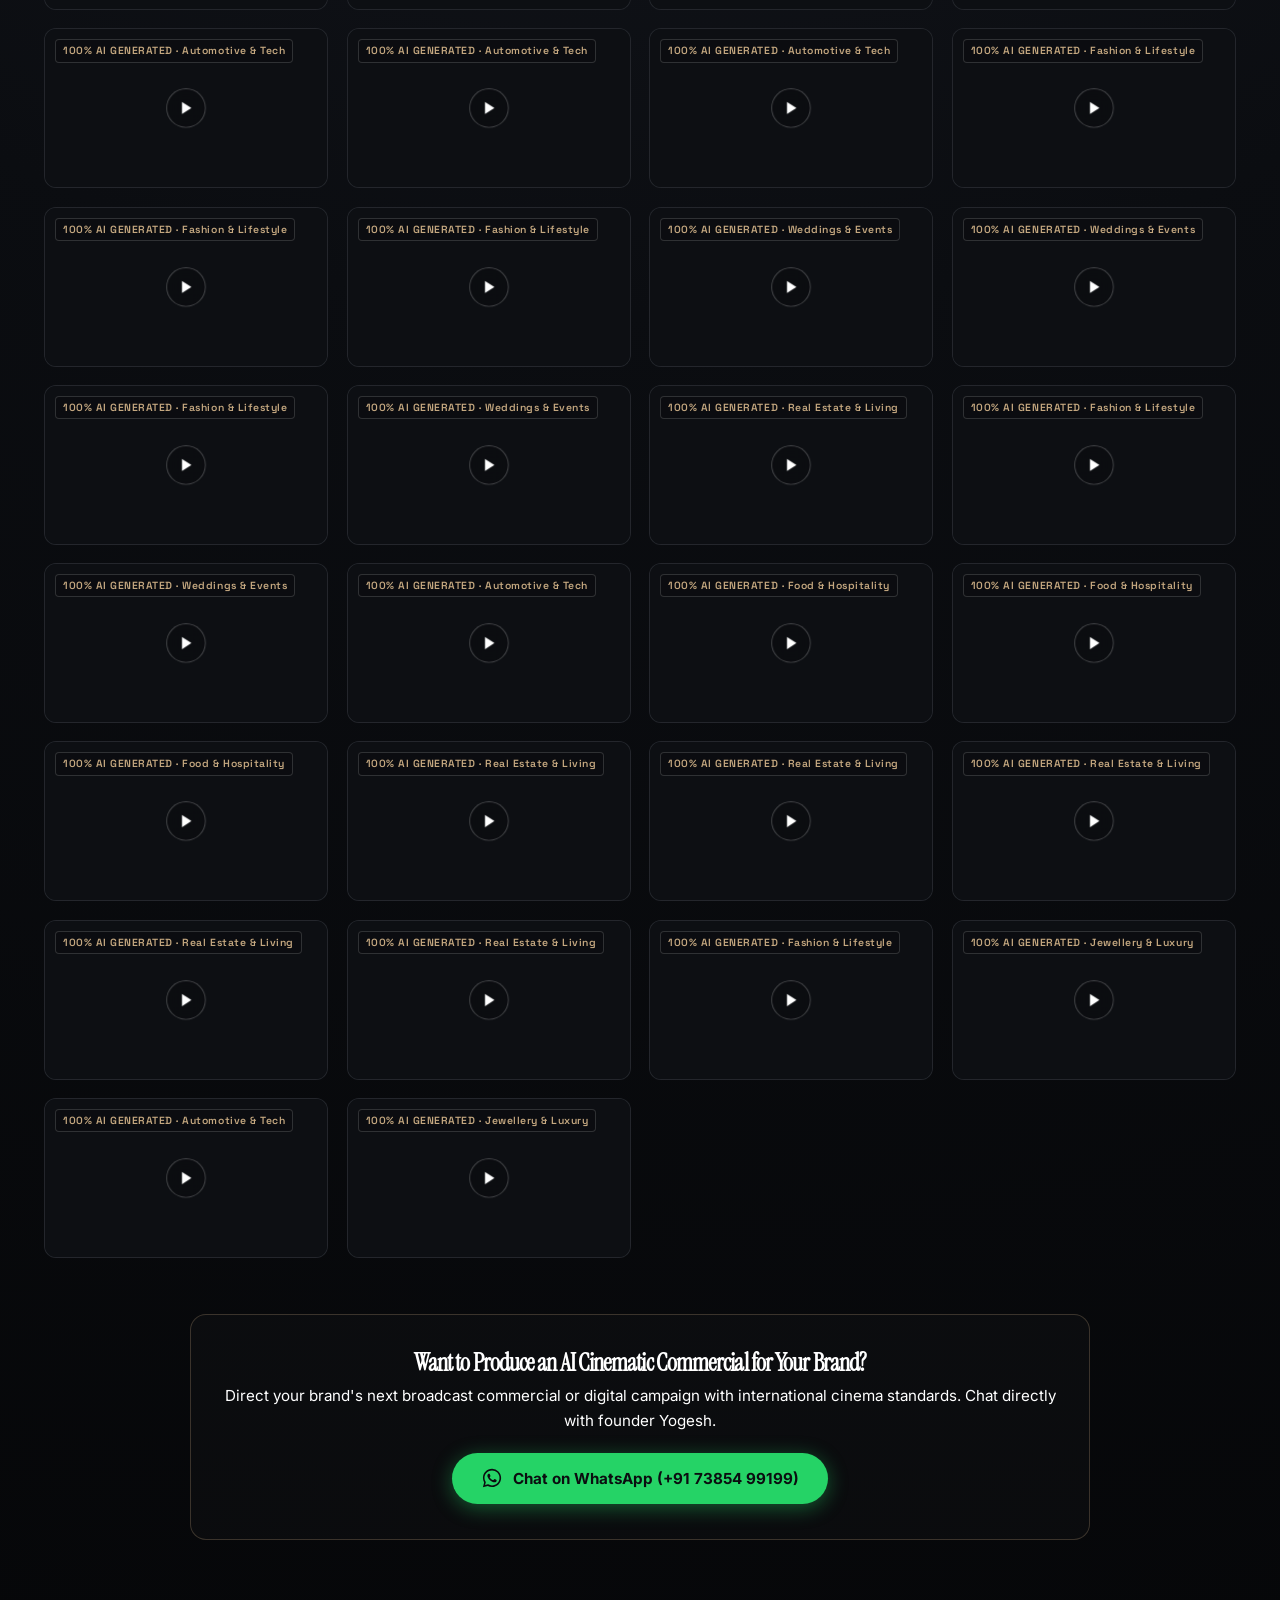
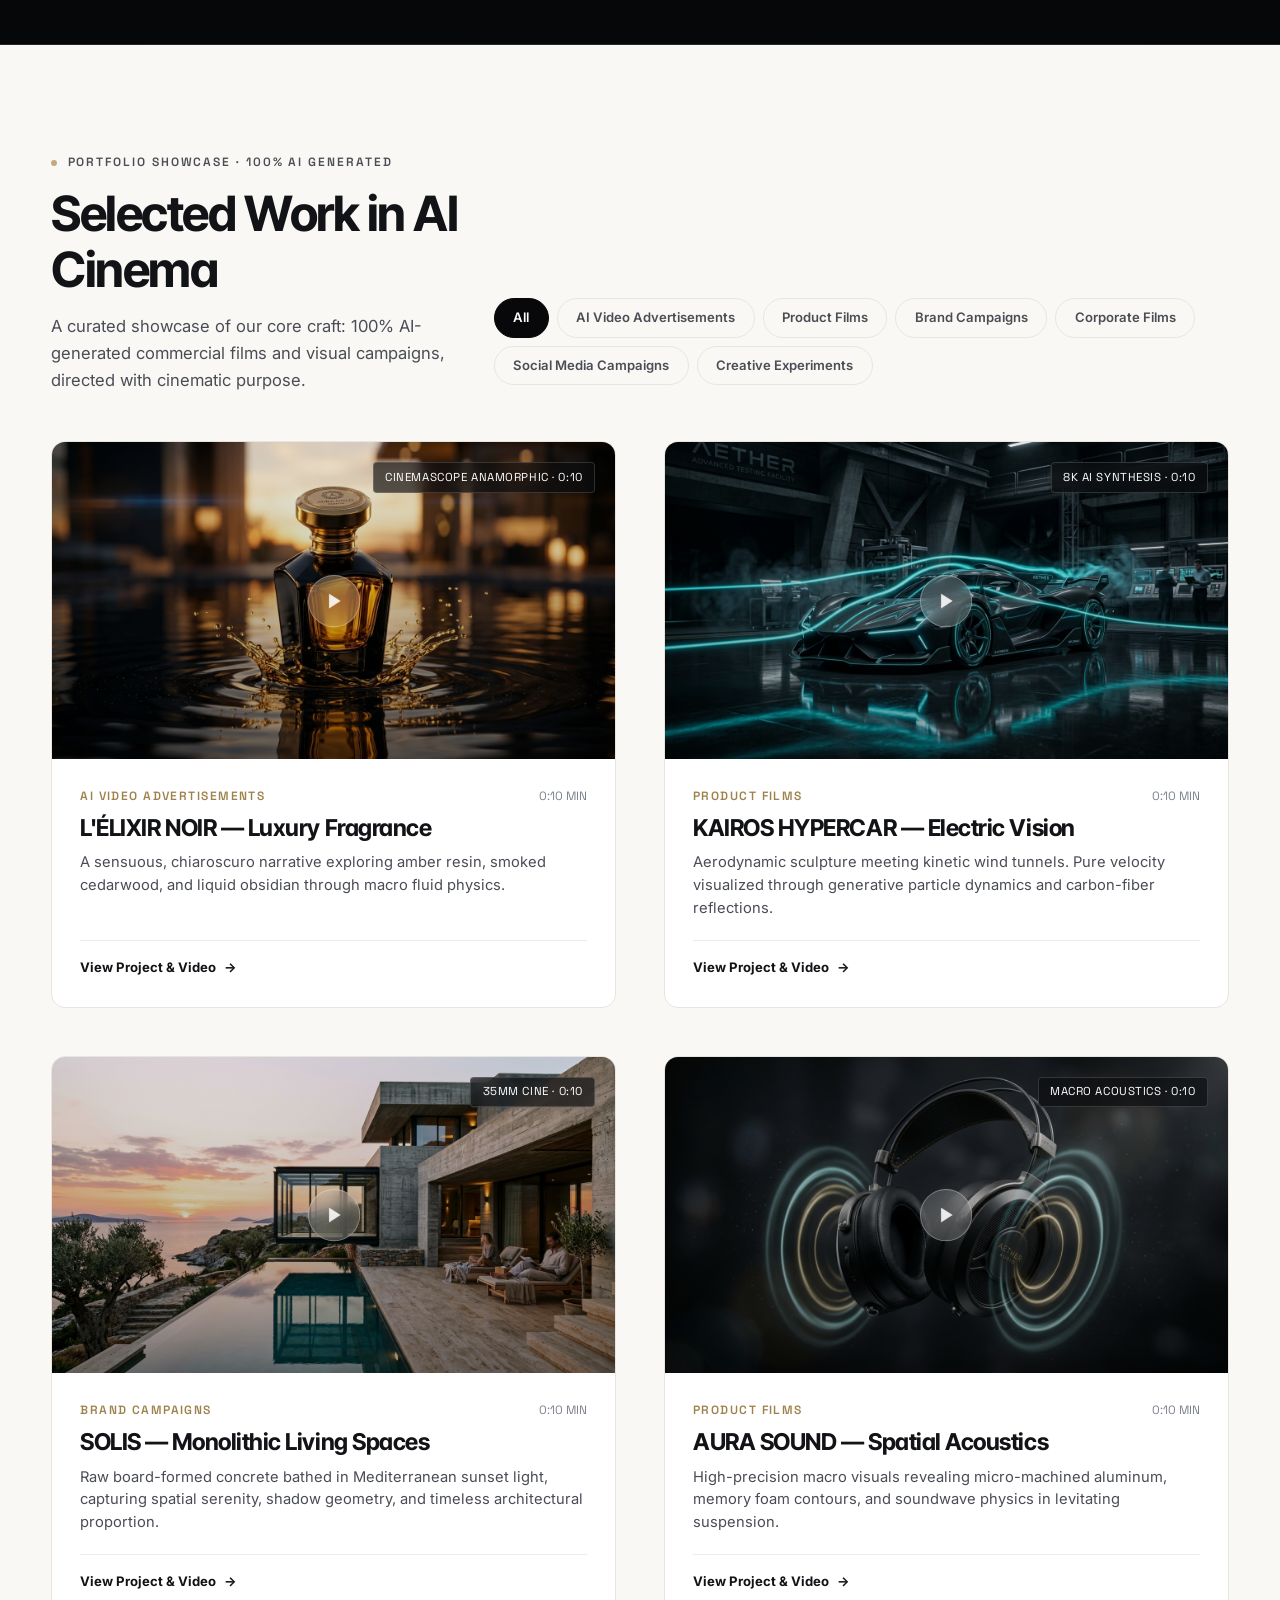
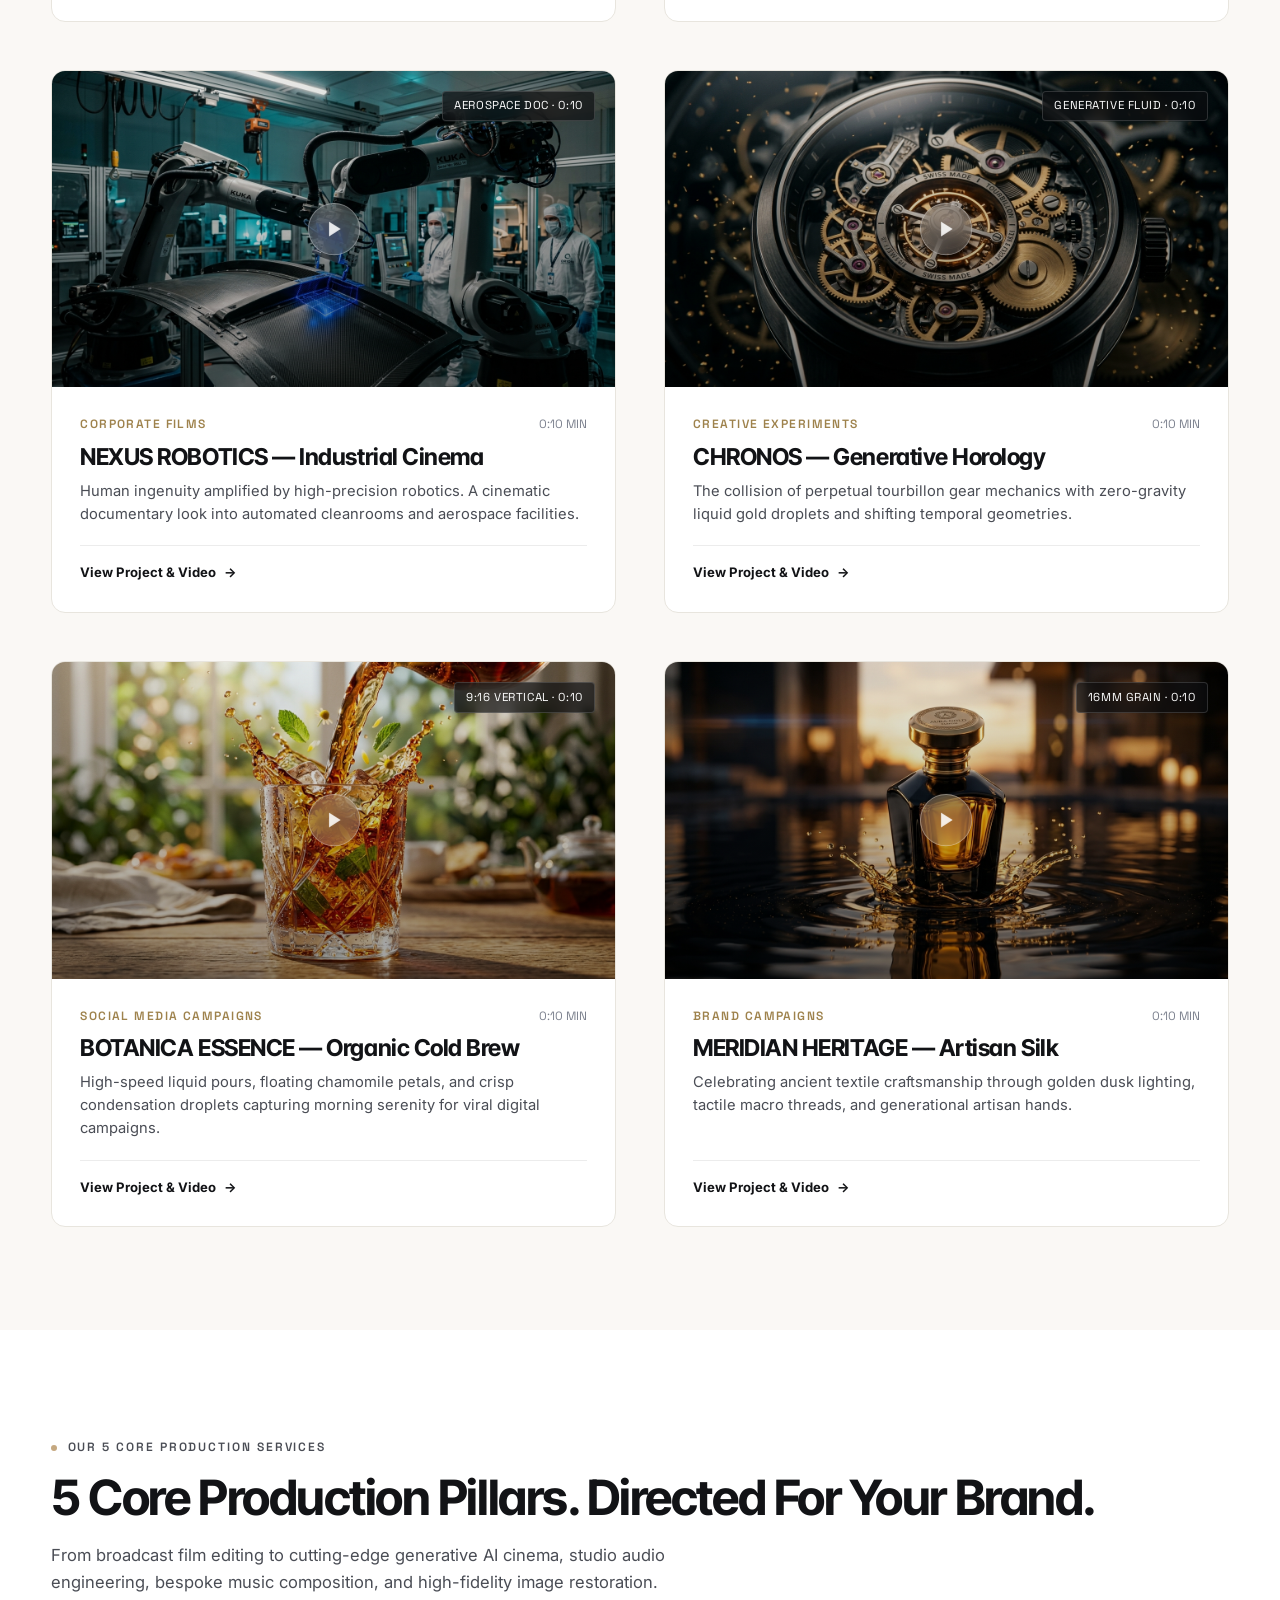
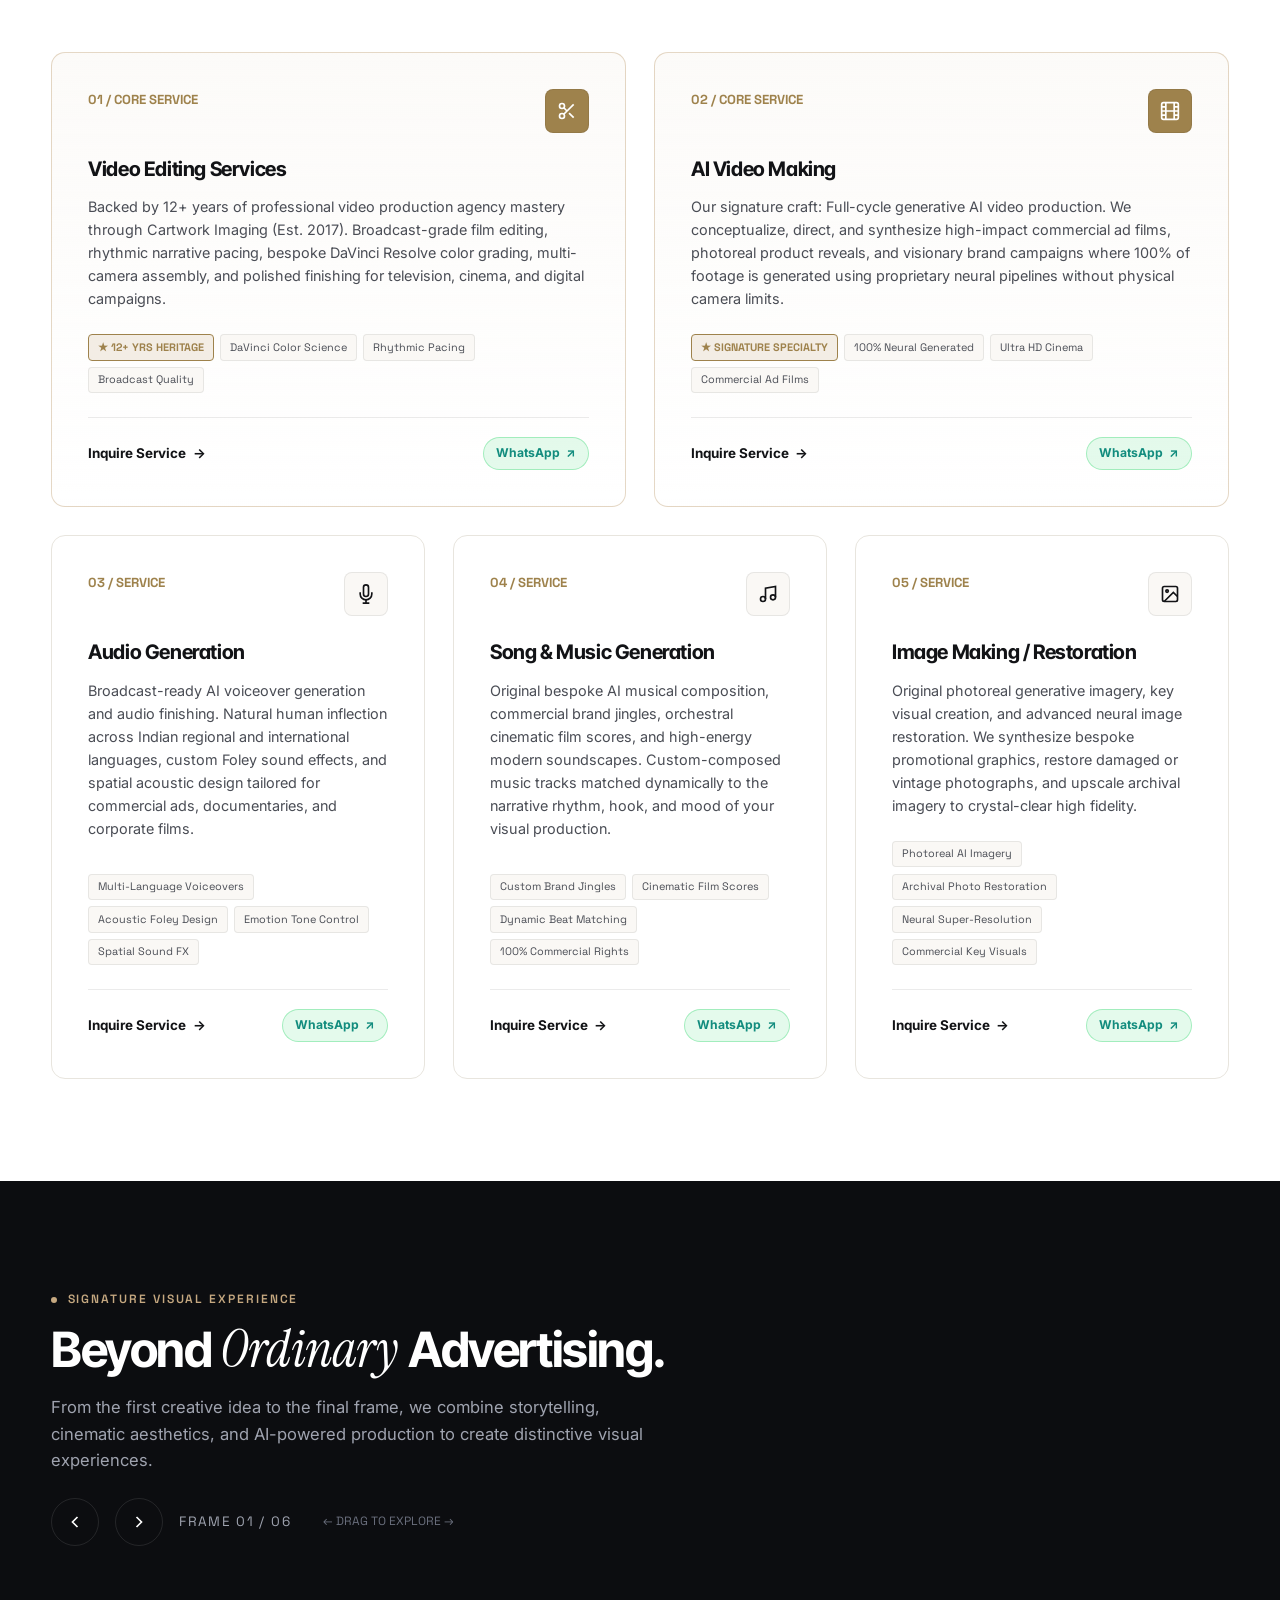
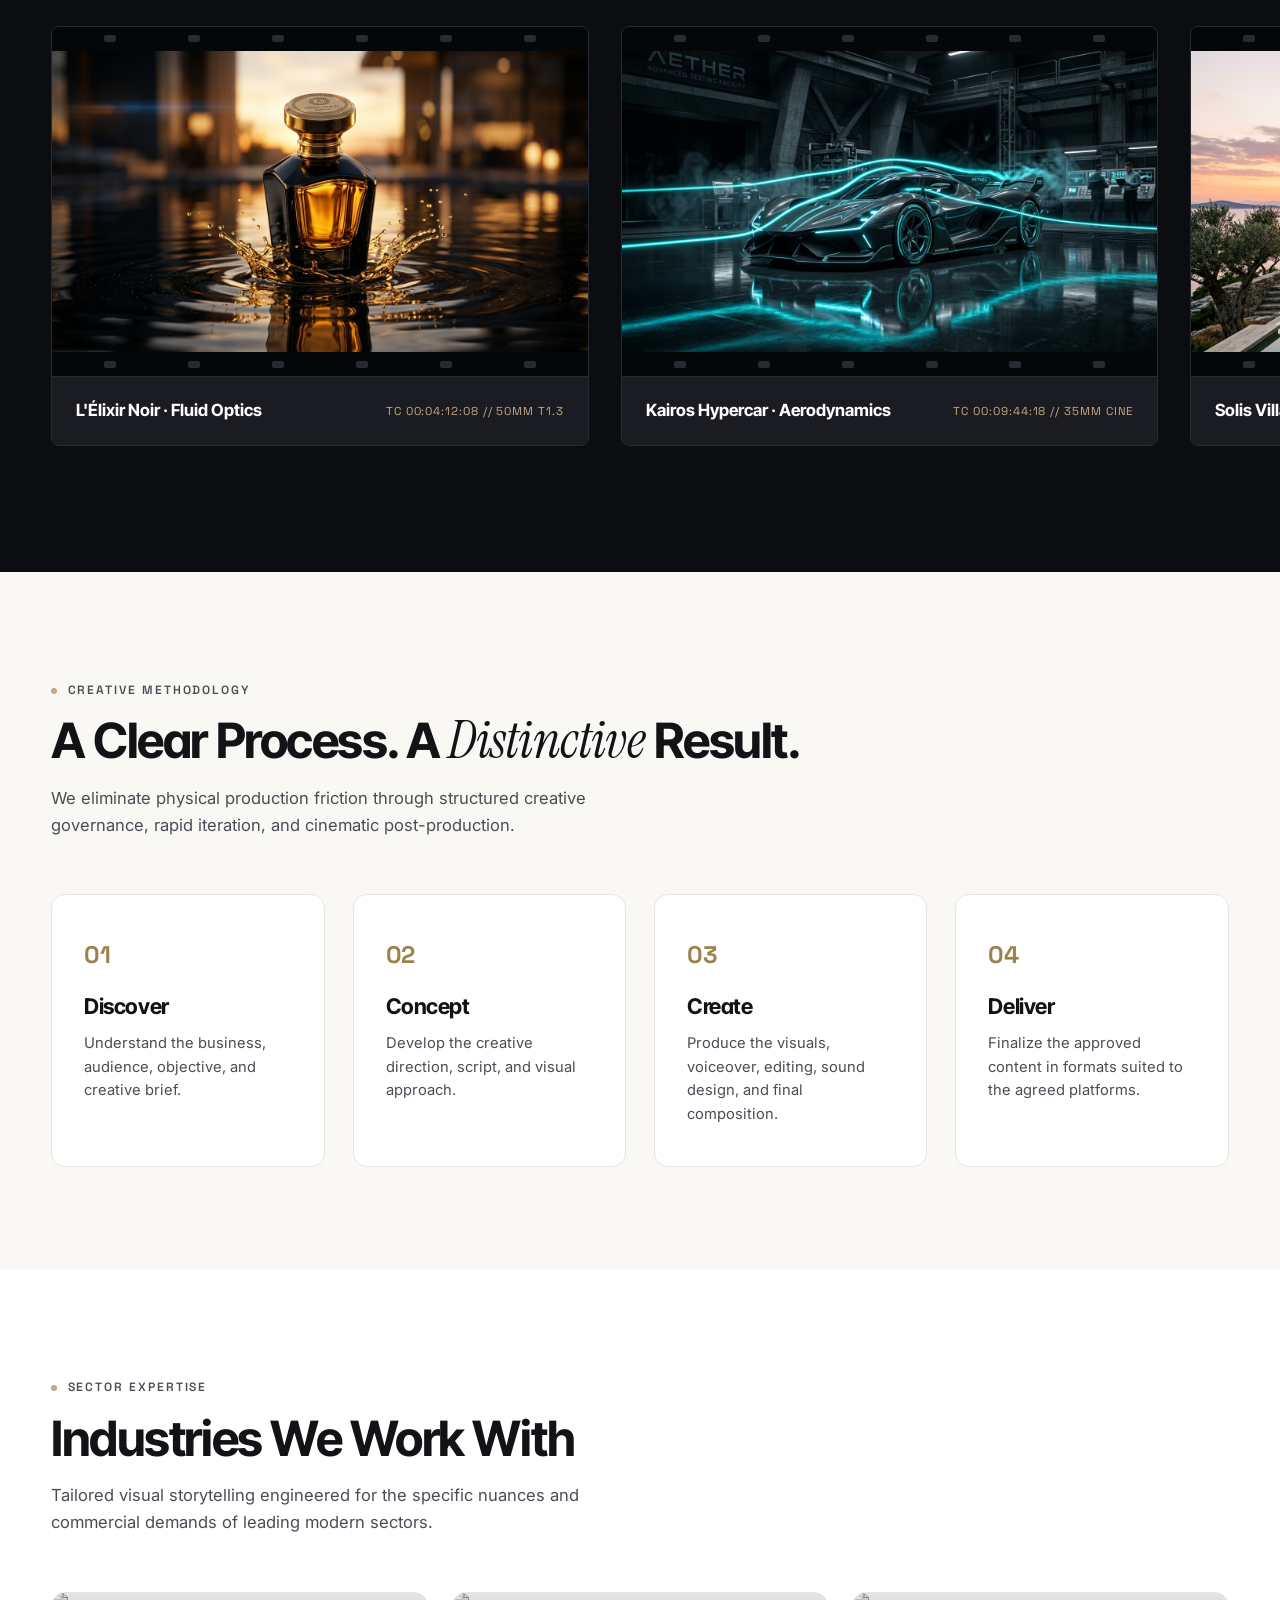
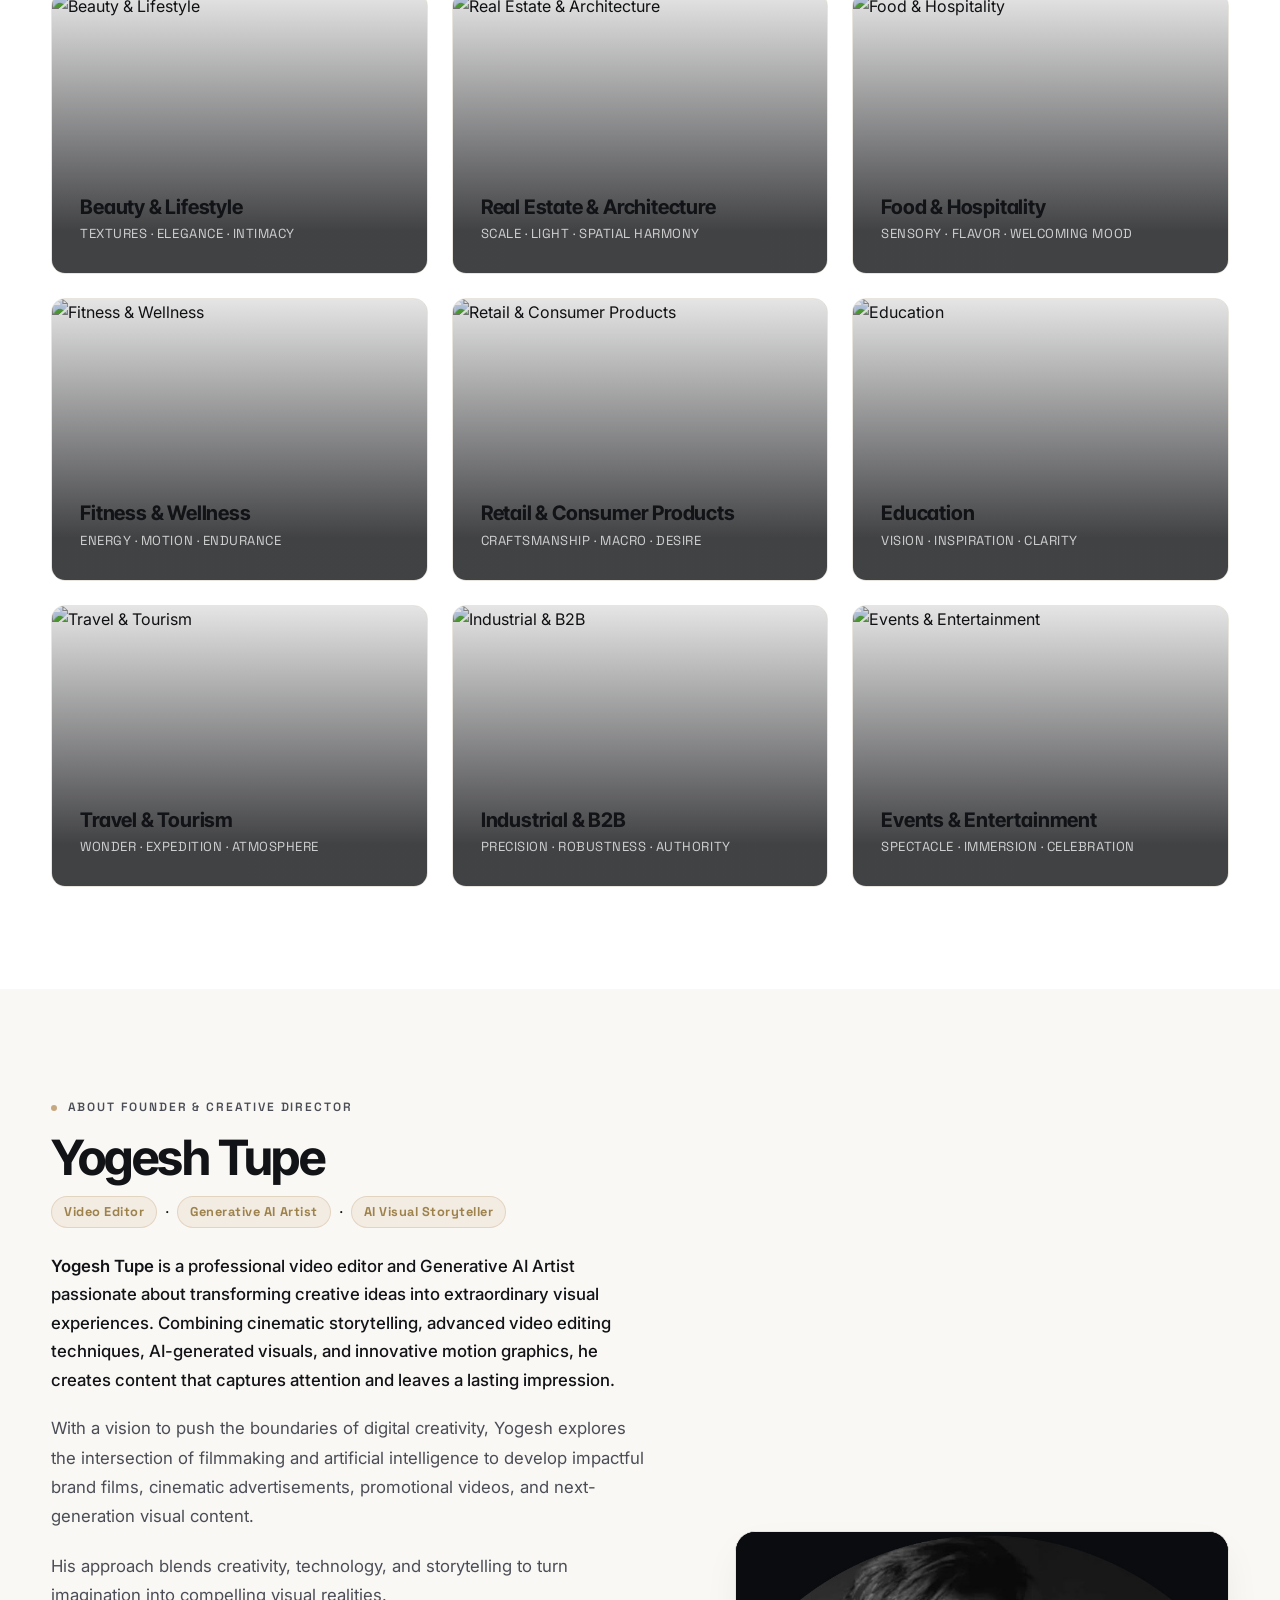
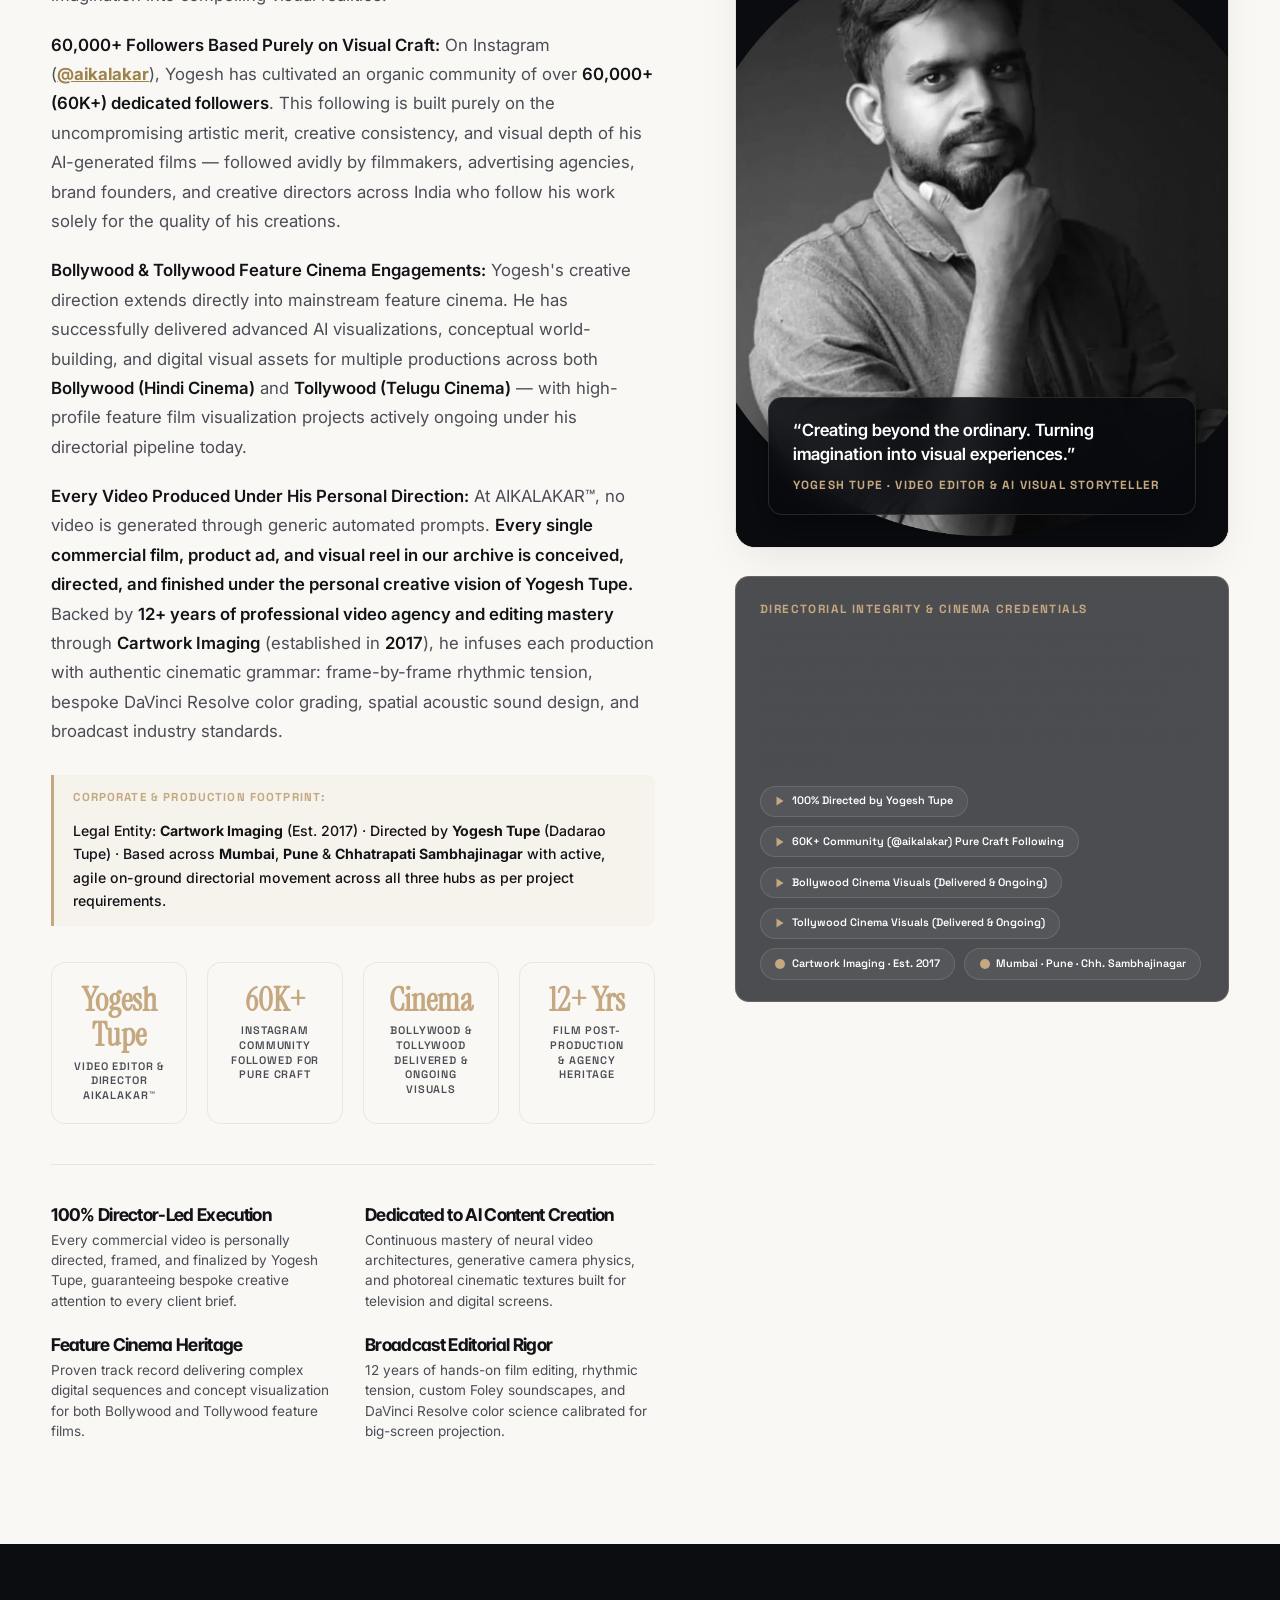
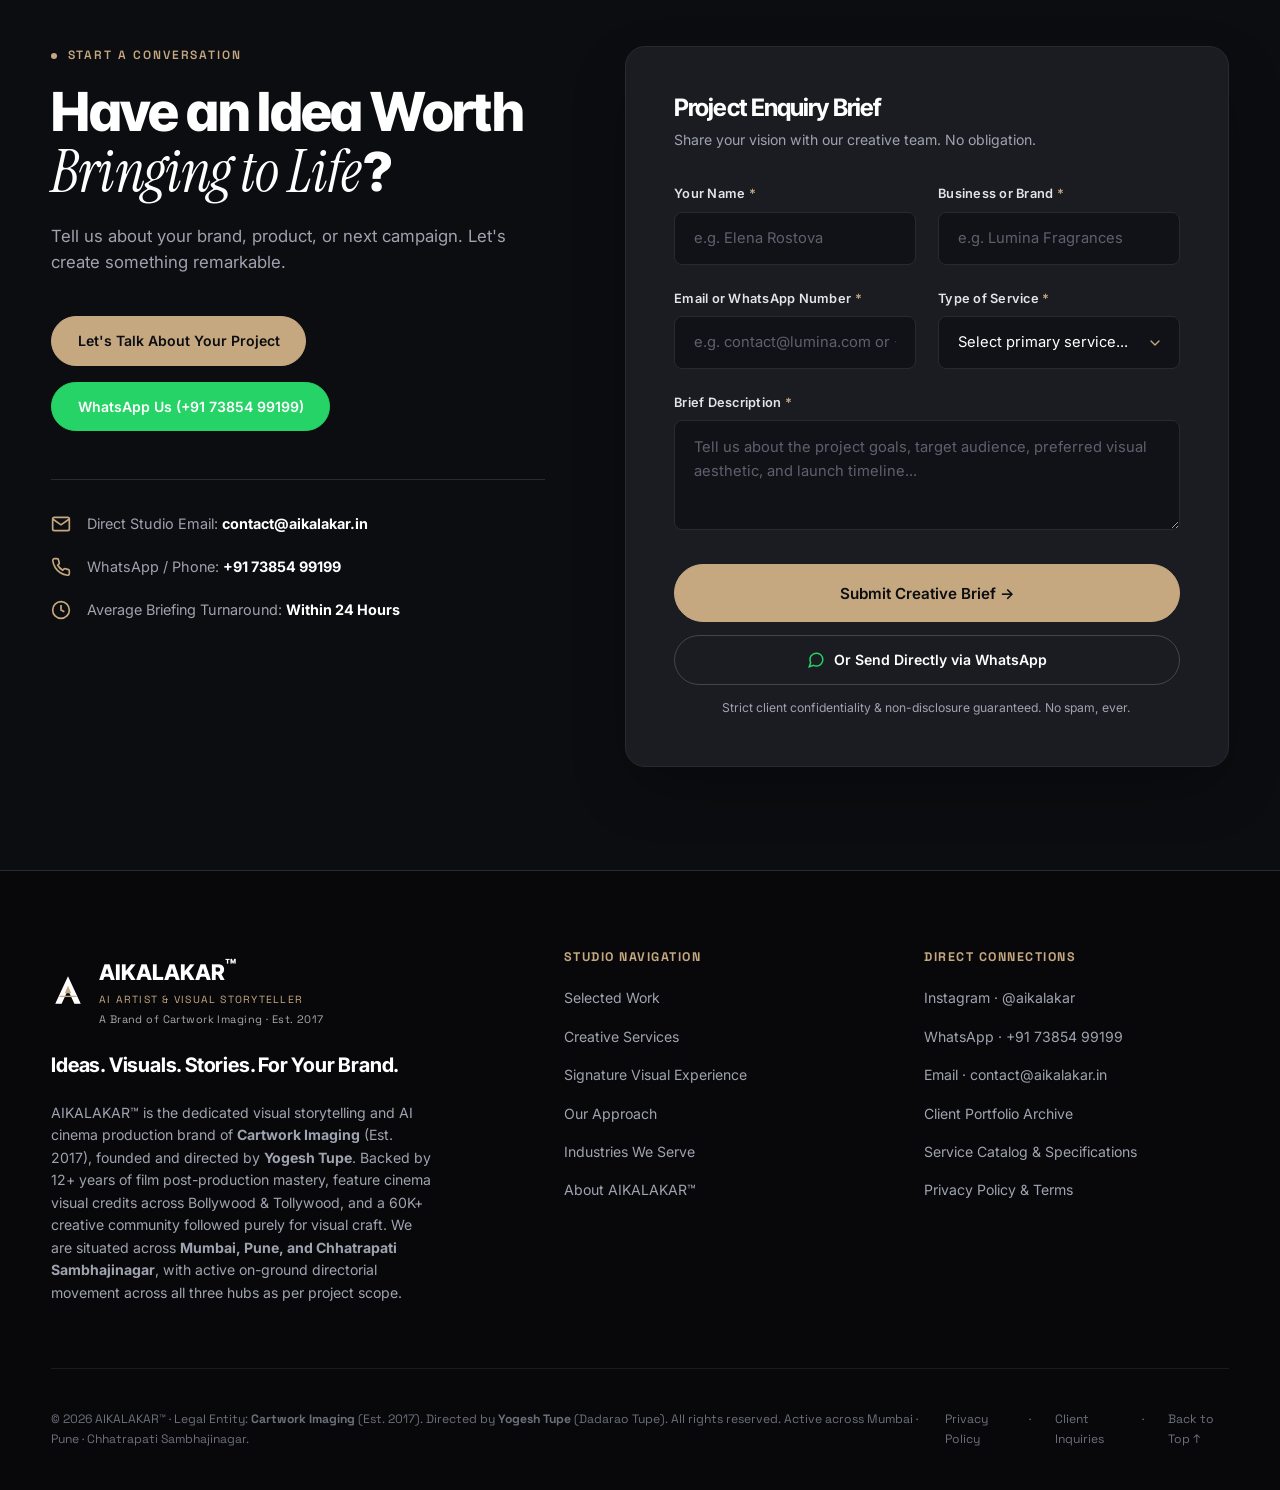
==== commit e5be0894: "feat: add official founder bio, credentials, motto, and portrait for Yogesh Tupe" ====
--- a/index.html
+++ b/index.html
@@ -1214,24 +1214,37 @@
         <div>
           <div class="eyebrow">
             <span class="eyebrow-dot"></span>
-            FOUNDER &amp; CREATIVE DIRECTOR SPOTLIGHT
-          </div>
-          <h2 class="section-title">
-            Directed by Yogesh Tupe. Dedicated to the Craft of <span class="editorial-serif">AI Creative Cinema.</span>
+            ABOUT FOUNDER &amp; CREATIVE DIRECTOR
+          </div>
+          <h2 class="section-title" style="margin-bottom: 0.65rem;">
+            Yogesh Tupe
           </h2>
+          <div class="founder-role-pills" style="margin-bottom: 1.5rem; display: flex; flex-wrap: wrap; gap: 0.5rem; align-items: center;">
+            <span class="founder-role-tag" style="background: rgba(197, 168, 128, 0.15); color: var(--gold-dark); border: 1px solid rgba(197, 168, 128, 0.35); padding: 0.25rem 0.75rem; border-radius: 980px; font-size: 0.8rem; font-weight: 700; font-family: var(--font-mono); letter-spacing: 0.04em;">Video Editor</span>
+            <span class="founder-role-sep" style="color: var(--text-tertiary);">·</span>
+            <span class="founder-role-tag" style="background: rgba(197, 168, 128, 0.15); color: var(--gold-dark); border: 1px solid rgba(197, 168, 128, 0.35); padding: 0.25rem 0.75rem; border-radius: 980px; font-size: 0.8rem; font-weight: 700; font-family: var(--font-mono); letter-spacing: 0.04em;">Generative AI Artist</span>
+            <span class="founder-role-sep" style="color: var(--text-tertiary);">·</span>
+            <span class="founder-role-tag" style="background: rgba(197, 168, 128, 0.15); color: var(--gold-dark); border: 1px solid rgba(197, 168, 128, 0.35); padding: 0.25rem 0.75rem; border-radius: 980px; font-size: 0.8rem; font-weight: 700; font-family: var(--font-mono); letter-spacing: 0.04em;">AI Visual Storyteller</span>
+          </div>
           
           <div class="about-body-text">
-            <p>
-              <strong>Yogesh Tupe (AIKALAKAR™)</strong> is an independent AI visual artist and filmmaker dedicated entirely to the frontier of generative AI creative content production. Operating through <strong>Cartwork Imaging</strong> (established in <strong>2017</strong>), he has pioneered the transformation of artificial intelligence from experimental novelties into broadcast-ready commercial advertising, brand narratives, and high-impact cinematic visuals.
+            <p style="font-size: 1.05rem; line-height: 1.7; color: var(--text-primary); font-weight: 500;">
+              <strong>Yogesh Tupe</strong> is a professional video editor and Generative AI Artist passionate about transforming creative ideas into extraordinary visual experiences. Combining cinematic storytelling, advanced video editing techniques, AI-generated visuals, and innovative motion graphics, he creates content that captures attention and leaves a lasting impression.
             </p>
             <p>
-              <strong>60,000+ Followers Based Purely on Visual Craft:</strong> On Instagram (<a href="https://instagram.com/aikalakar" target="_blank" rel="noopener noreferrer" style="color: var(--gold-dark); font-weight: 700; text-decoration: underline;">@aikalakar</a>), Yogesh has cultivated an organic community of over <strong>60,000+ (60K+) dedicated followers</strong>. This following is built purely on the uncompromising artistic merit, creative consistency, and visual brilliance of his AI-generated films — followed avidly by filmmakers, advertising agencies, brand founders, and creative directors across India who follow his work solely for the quality of his creations.
+              With a vision to push the boundaries of digital creativity, Yogesh explores the intersection of filmmaking and artificial intelligence to develop impactful brand films, cinematic advertisements, promotional videos, and next-generation visual content.
+            </p>
+            <p>
+              His approach blends creativity, technology, and storytelling to turn imagination into compelling visual realities.
+            </p>
+            <p>
+              <strong>60,000+ Followers Based Purely on Visual Craft:</strong> On Instagram (<a href="https://instagram.com/aikalakar" target="_blank" rel="noopener noreferrer" style="color: var(--gold-dark); font-weight: 700; text-decoration: underline;">@aikalakar</a>), Yogesh has cultivated an organic community of over <strong>60,000+ (60K+) dedicated followers</strong>. This following is built purely on the uncompromising artistic merit, creative consistency, and visual depth of his AI-generated films — followed avidly by filmmakers, advertising agencies, brand founders, and creative directors across India who follow his work solely for the quality of his creations.
             </p>
             <p>
               <strong>Bollywood &amp; Tollywood Feature Cinema Engagements:</strong> Yogesh's creative direction extends directly into mainstream feature cinema. He has successfully delivered advanced AI visualizations, conceptual world-building, and digital visual assets for multiple productions across both <strong>Bollywood (Hindi Cinema)</strong> and <strong>Tollywood (Telugu Cinema)</strong> — with high-profile feature film visualization projects actively ongoing under his directorial pipeline today.
             </p>
             <p>
-              <strong>Every Video Produced Under His Personal Direction:</strong> At AIKALAKAR™, no video is generated through generic automated prompts. <strong>Every single commercial film, product ad, and visual reel in our archive is conceived, directed, and finished under the personal creative vision of Yogesh Tupe.</strong> Backed by <strong>12+ years of professional video agency and editing mastery</strong>, he infuses each production with authentic cinematic grammar: frame-by-frame rhythmic tension, bespoke DaVinci Resolve color grading, spatial acoustic sound design, and broadcast industry standards.
+              <strong>Every Video Produced Under His Personal Direction:</strong> At AIKALAKAR™, no video is generated through generic automated prompts. <strong>Every single commercial film, product ad, and visual reel in our archive is conceived, directed, and finished under the personal creative vision of Yogesh Tupe.</strong> Backed by <strong>12+ years of professional video agency and editing mastery</strong> through <strong>Cartwork Imaging</strong> (established in <strong>2017</strong>), he infuses each production with authentic cinematic grammar: frame-by-frame rhythmic tension, bespoke DaVinci Resolve color grading, spatial acoustic sound design, and broadcast industry standards.
             </p>
           </div>
 
@@ -1247,7 +1260,7 @@
           <div class="about-stats-grid">
             <div class="about-stat-card">
               <div class="about-stat-num">Yogesh Tupe</div>
-              <div class="about-stat-label">Founder &amp; Director<br>AIKALAKAR™</div>
+              <div class="about-stat-label">Video Editor &amp; Director<br>AIKALAKAR™</div>
             </div>
             <div class="about-stat-card">
               <div class="about-stat-num">60K+</div>
@@ -1294,14 +1307,14 @@
 
         <!-- About Right Column (Visual Still & Founder Badge) -->
         <div>
-          <div class="about-visual-frame">
-            <img src="https://images.unsplash.com/photo-1533750349088-cd871a92f312?auto=format&fit=crop&q=80&w=1200" alt="Yogesh Tupe - AIKALAKAR Studio Founder and Director" loading="lazy" />
-            <div class="about-badge">
-              <div class="about-badge-quote">
-                “Technology generates the pixels. Directorial taste, storytelling discipline, and 12 years of hands-on film experience are what elevate those pixels into unforgettable cinema.”
+          <div class="about-visual-frame" style="background: #080a0f;">
+            <img src="assets/images/yogesh_tupe.jpg" alt="Yogesh Tupe - Video Editor, Generative AI Artist, AI Visual Storyteller & Founder of AIKALAKAR" loading="lazy" style="object-fit: cover; object-position: center 25%;" />
+            <div class="about-badge" style="background: rgba(8, 10, 14, 0.88); backdrop-filter: blur(16px); -webkit-backdrop-filter: blur(16px); border: 1px solid rgba(255, 255, 255, 0.12); box-shadow: 0 12px 32px rgba(0,0,0,0.45);">
+              <div class="about-badge-quote" style="color: #ffffff; font-size: 1.05rem; font-weight: 600; line-height: 1.45;">
+                “Creating beyond the ordinary. Turning imagination into visual experiences.”
               </div>
-              <div class="about-badge-author">
-                YOGESH TUPE (AIKALAKAR™) · FOUNDER &amp; CREATIVE DIRECTOR
+              <div class="about-badge-author" style="color: var(--gold-accent); font-weight: 700; letter-spacing: 0.1em; margin-top: 0.5rem; font-size: 0.74rem;">
+                YOGESH TUPE · VIDEO EDITOR &amp; AI VISUAL STORYTELLER
               </div>
             </div>
           </div>
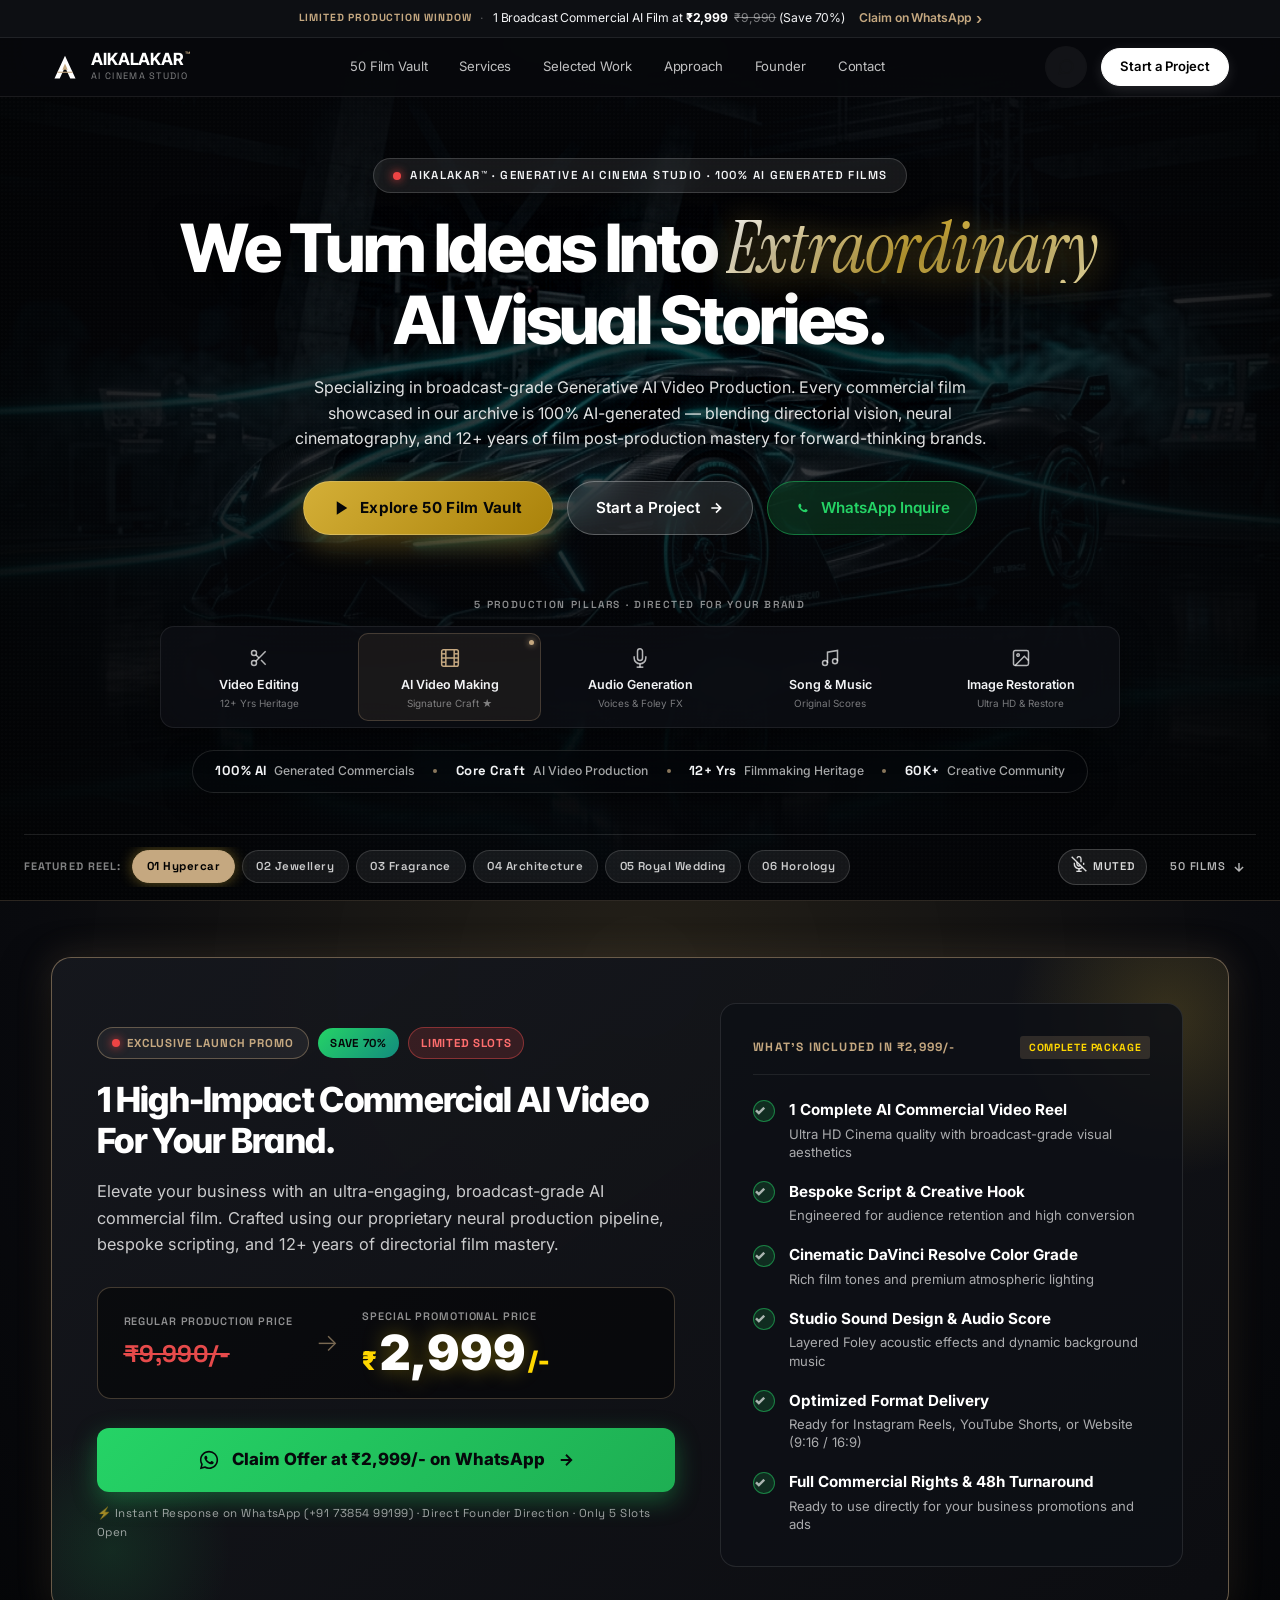
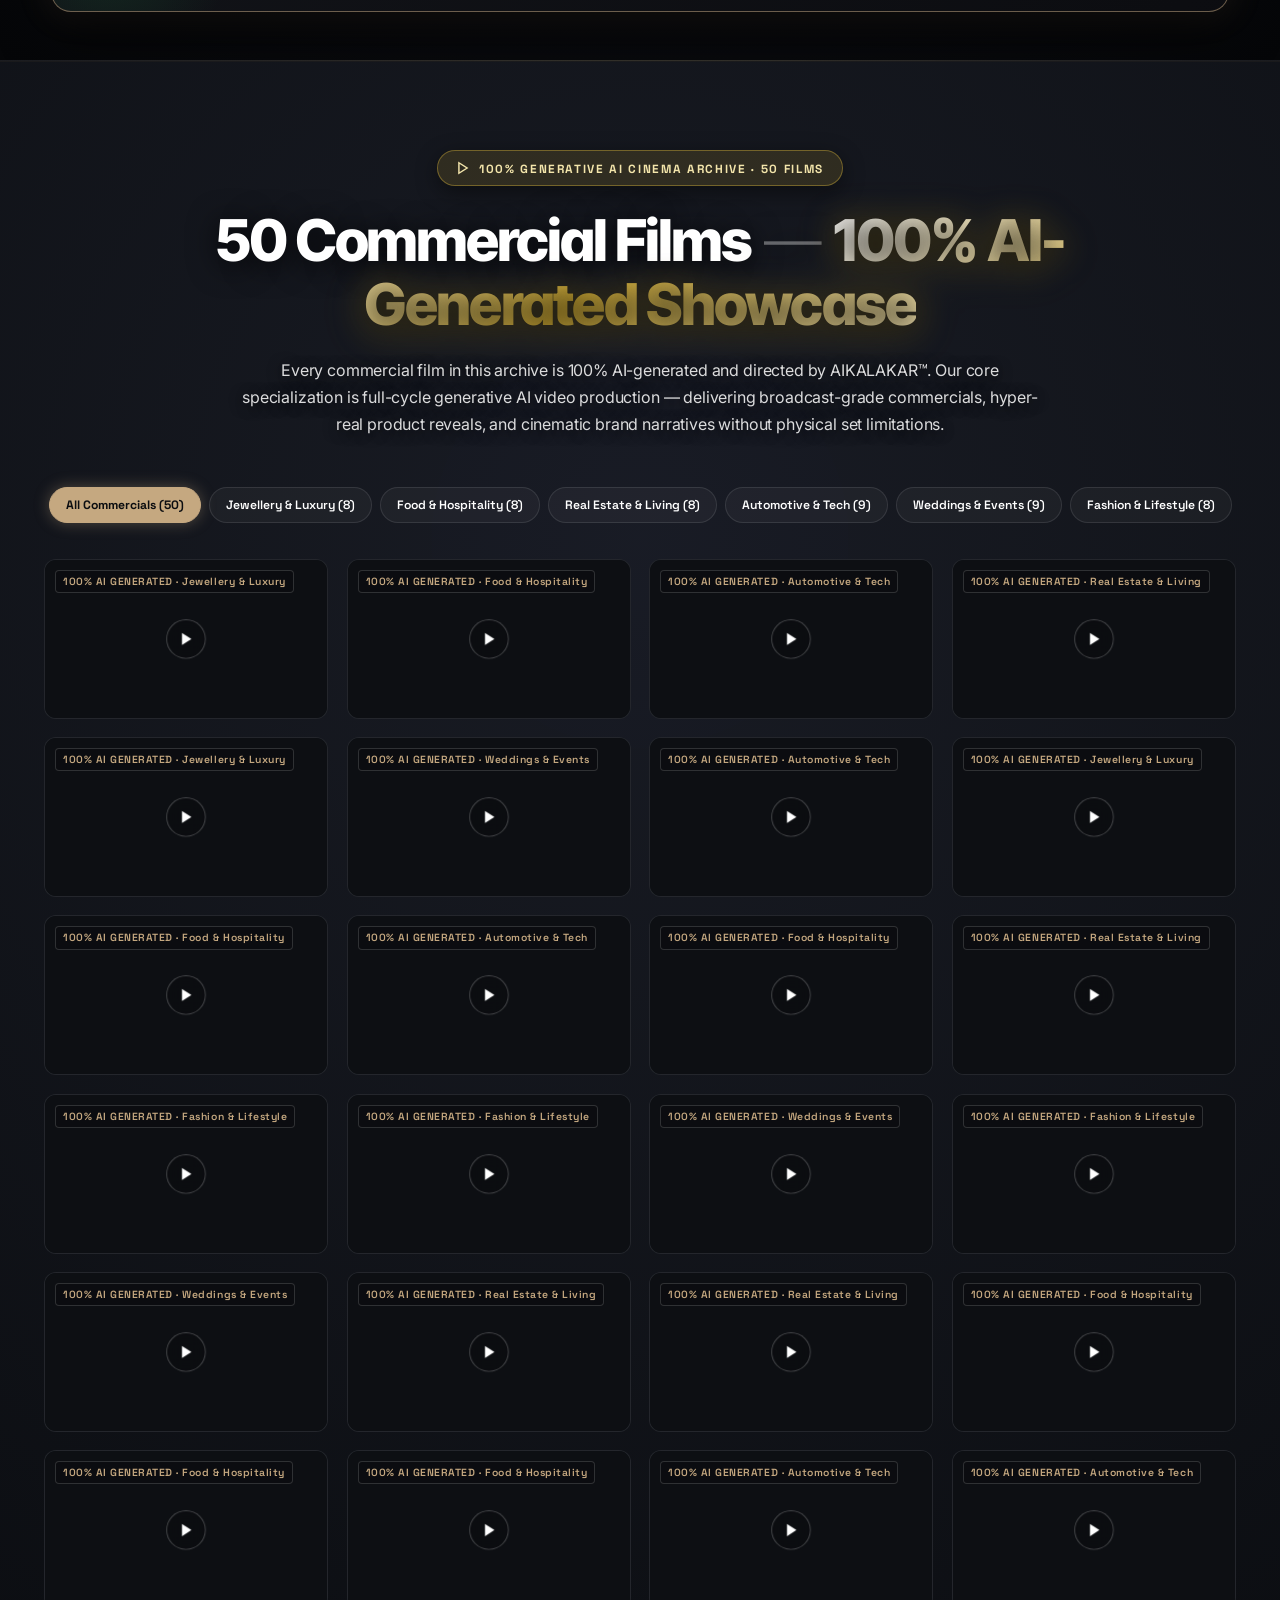
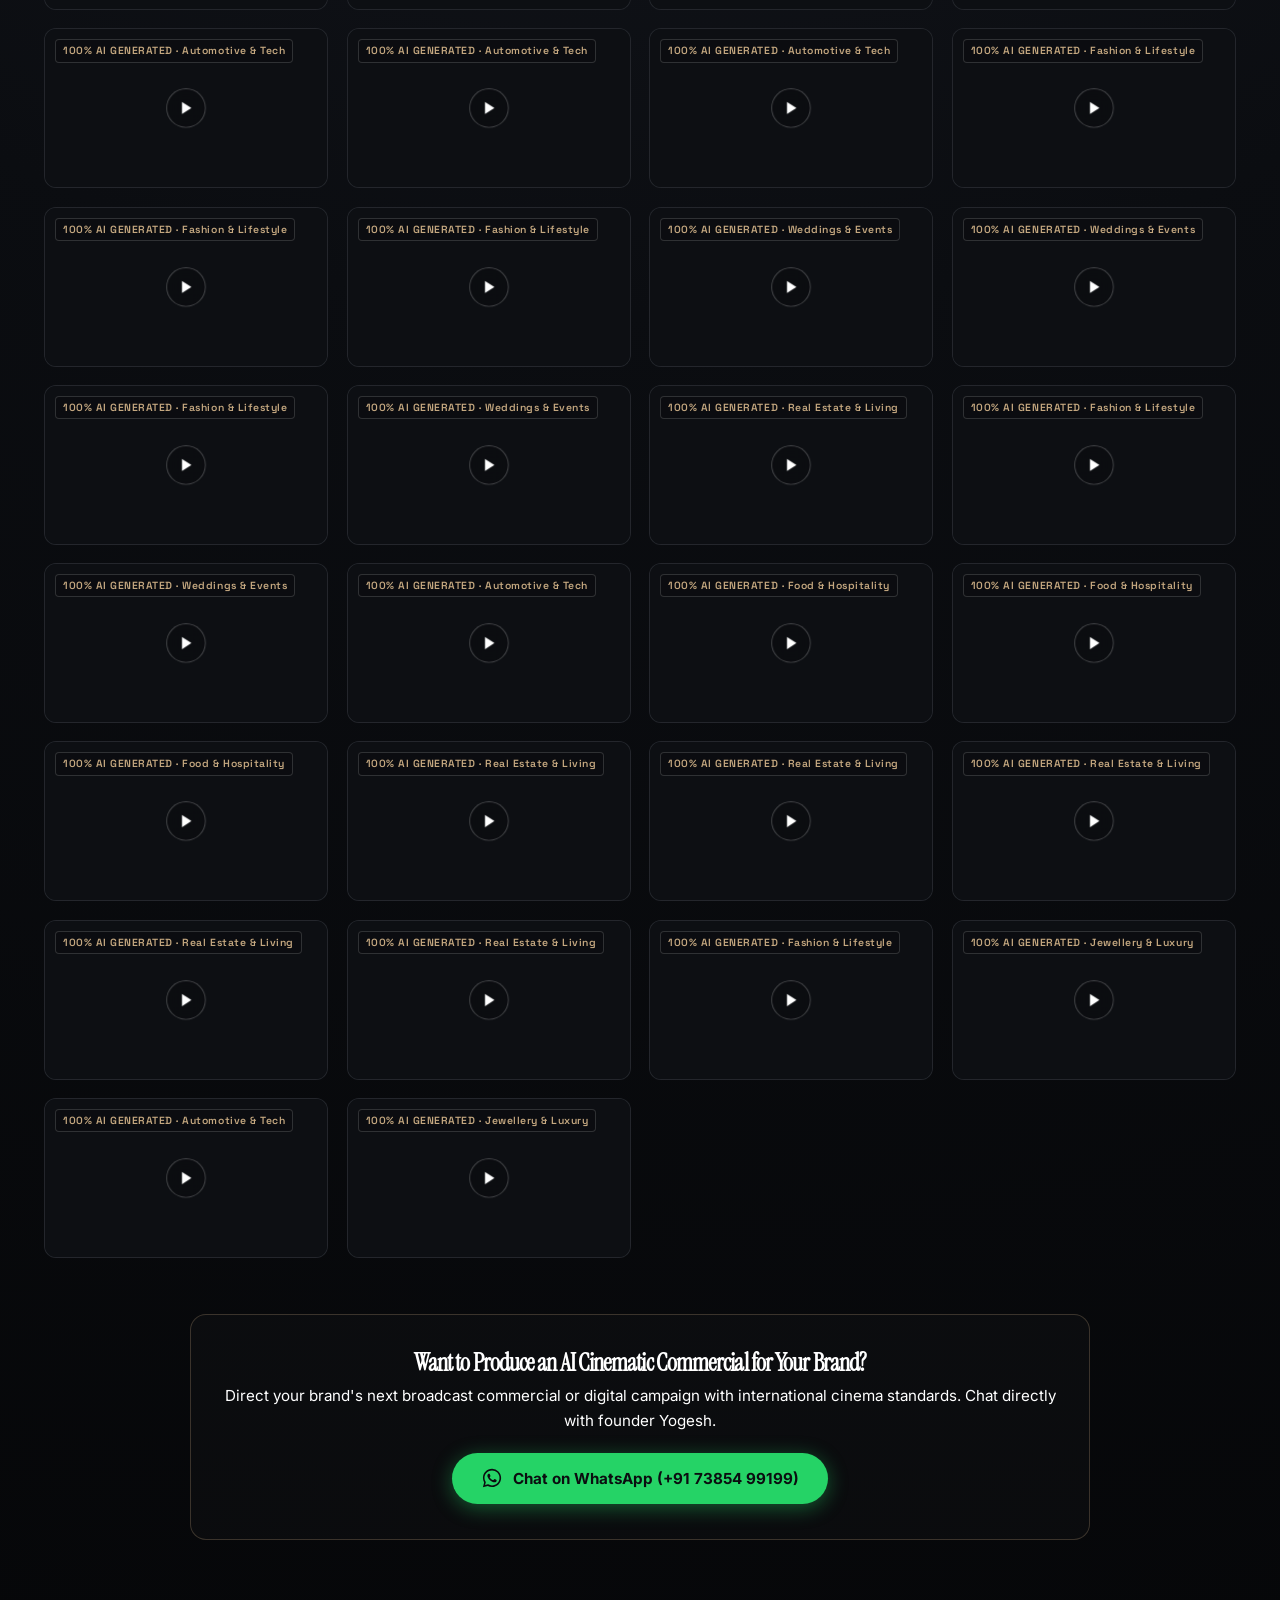
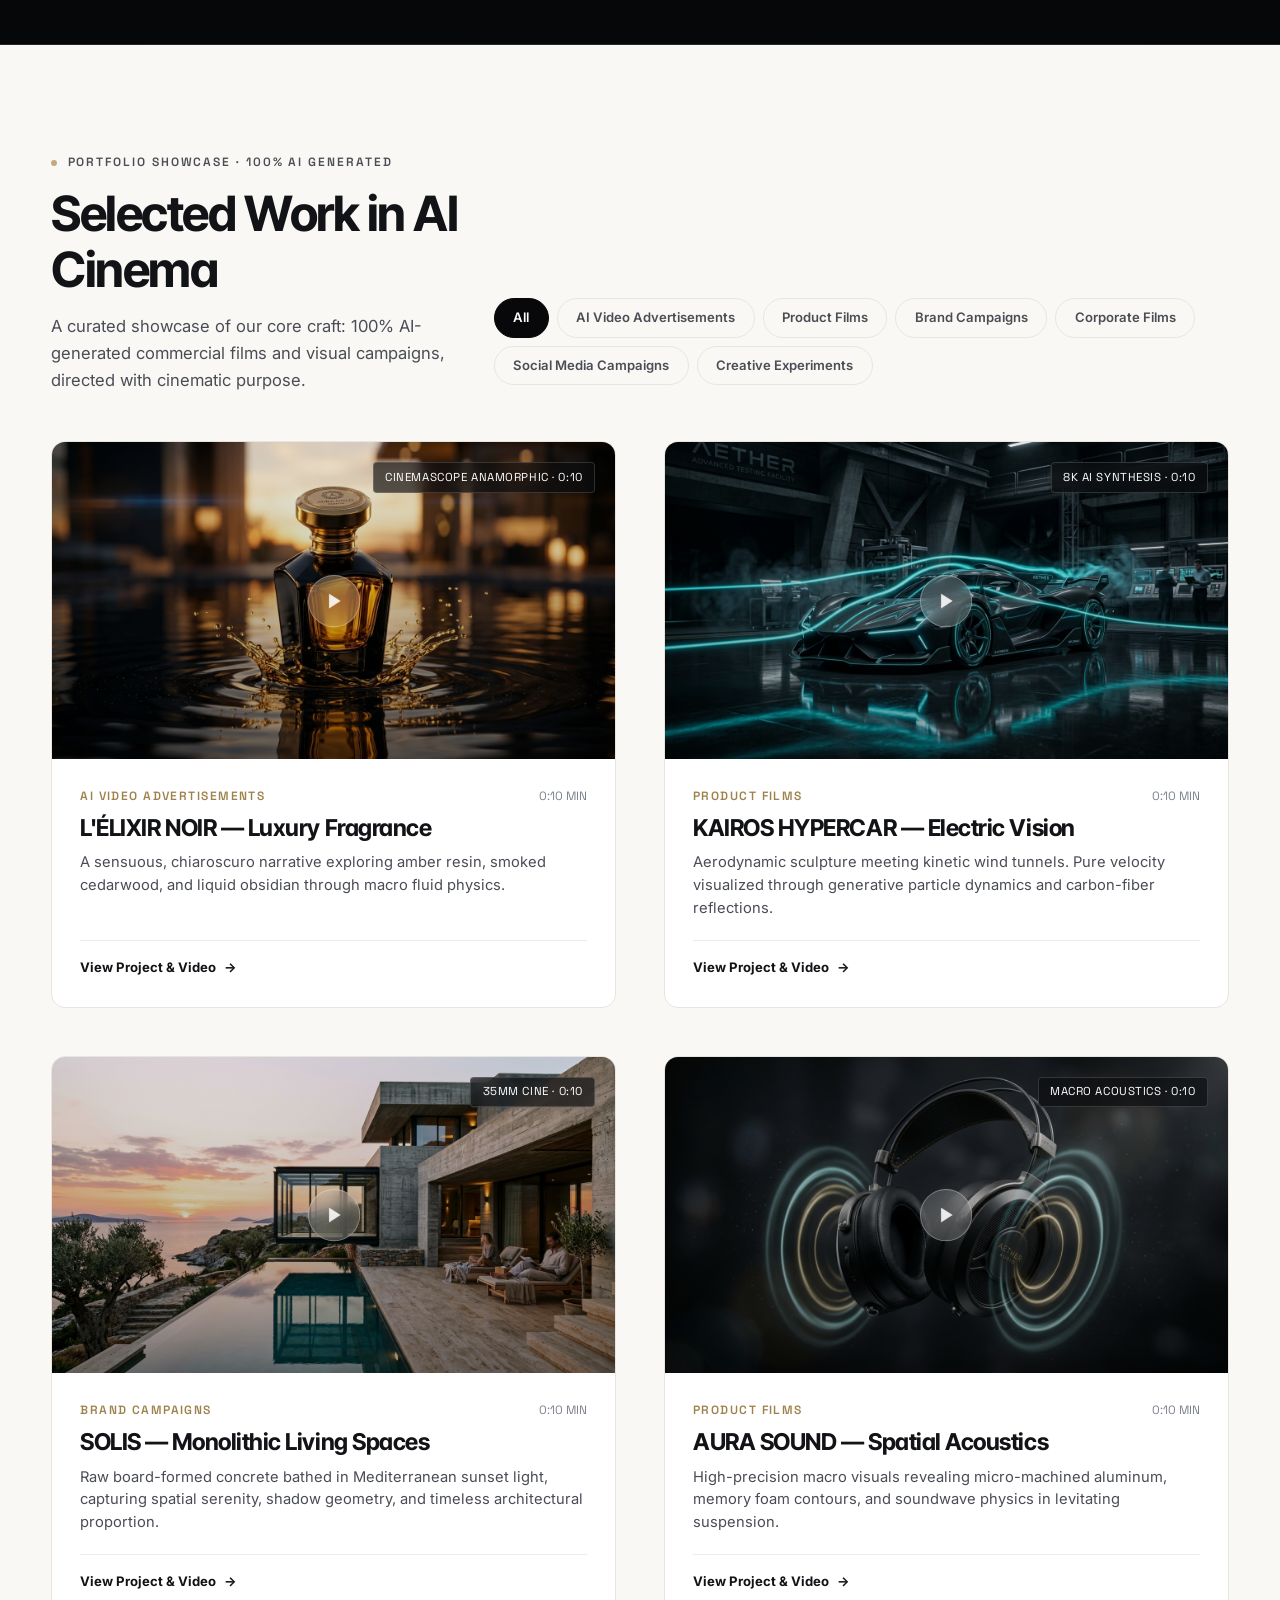
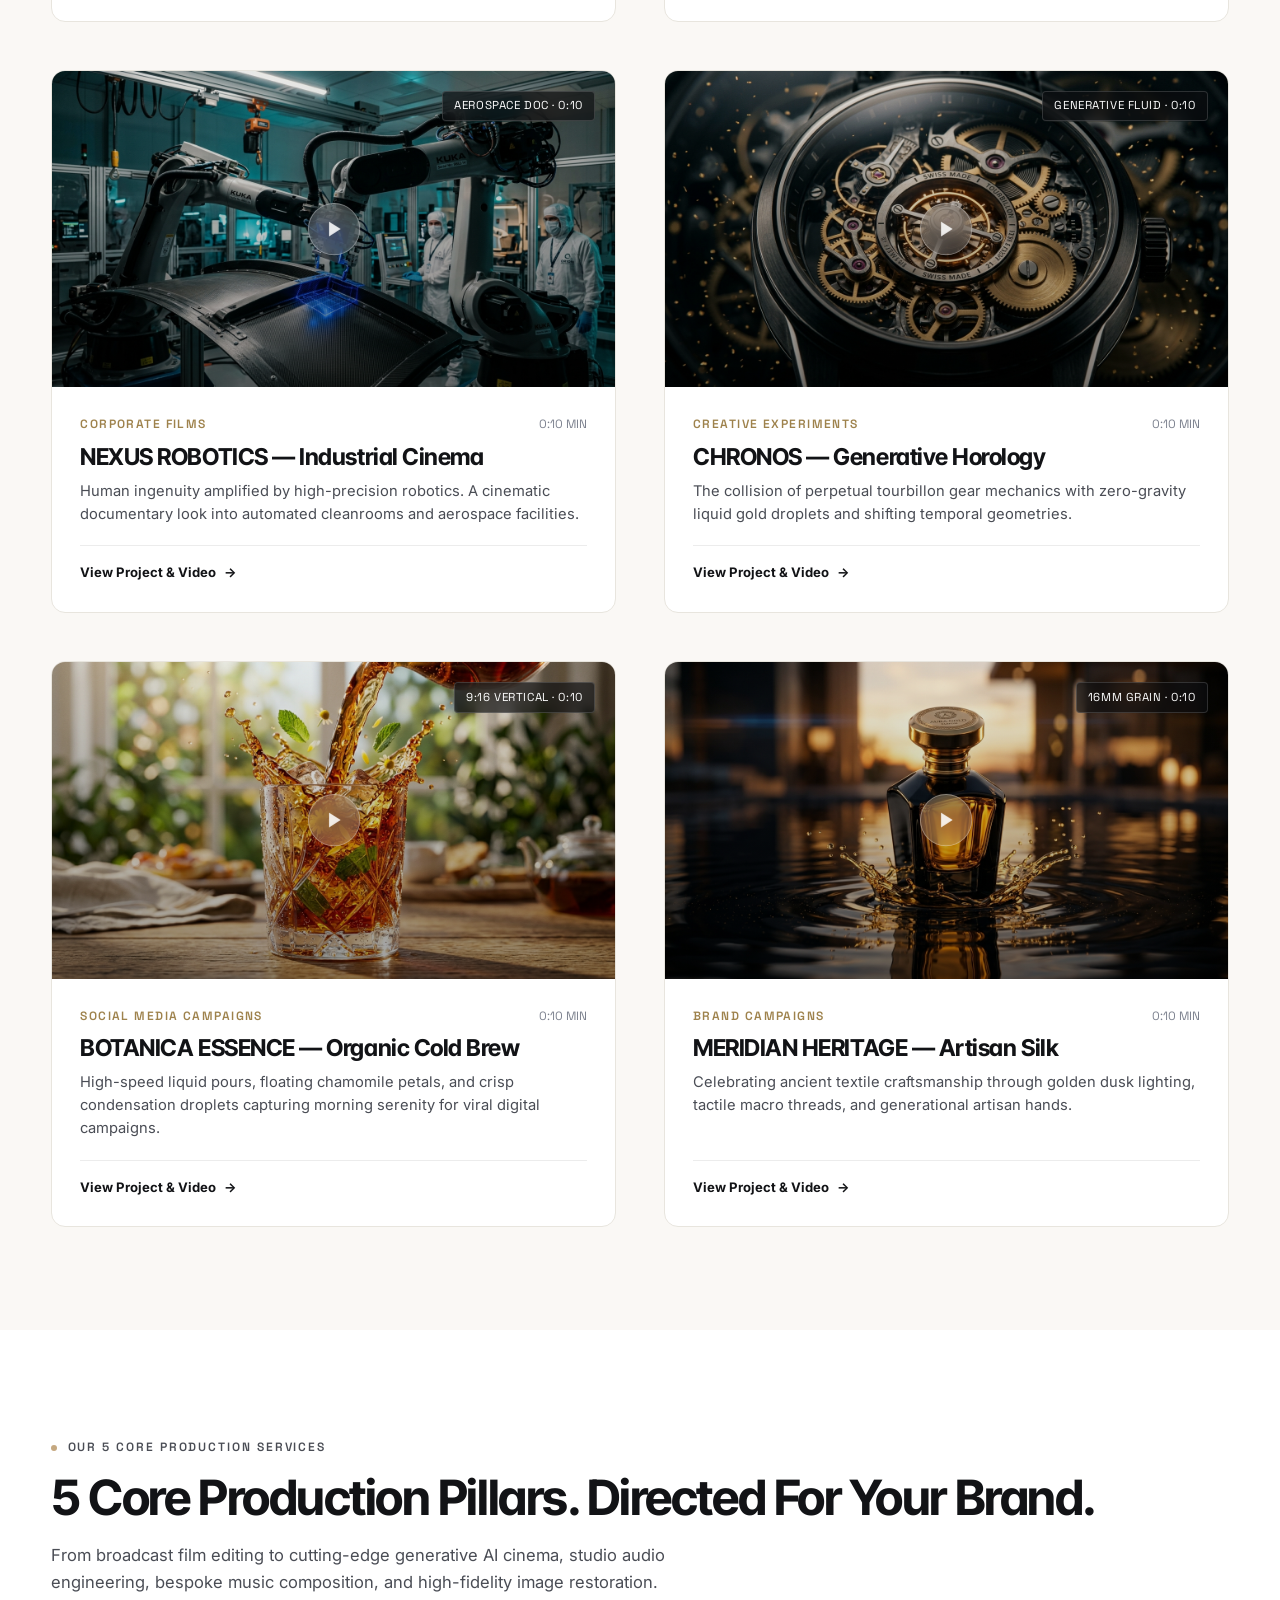
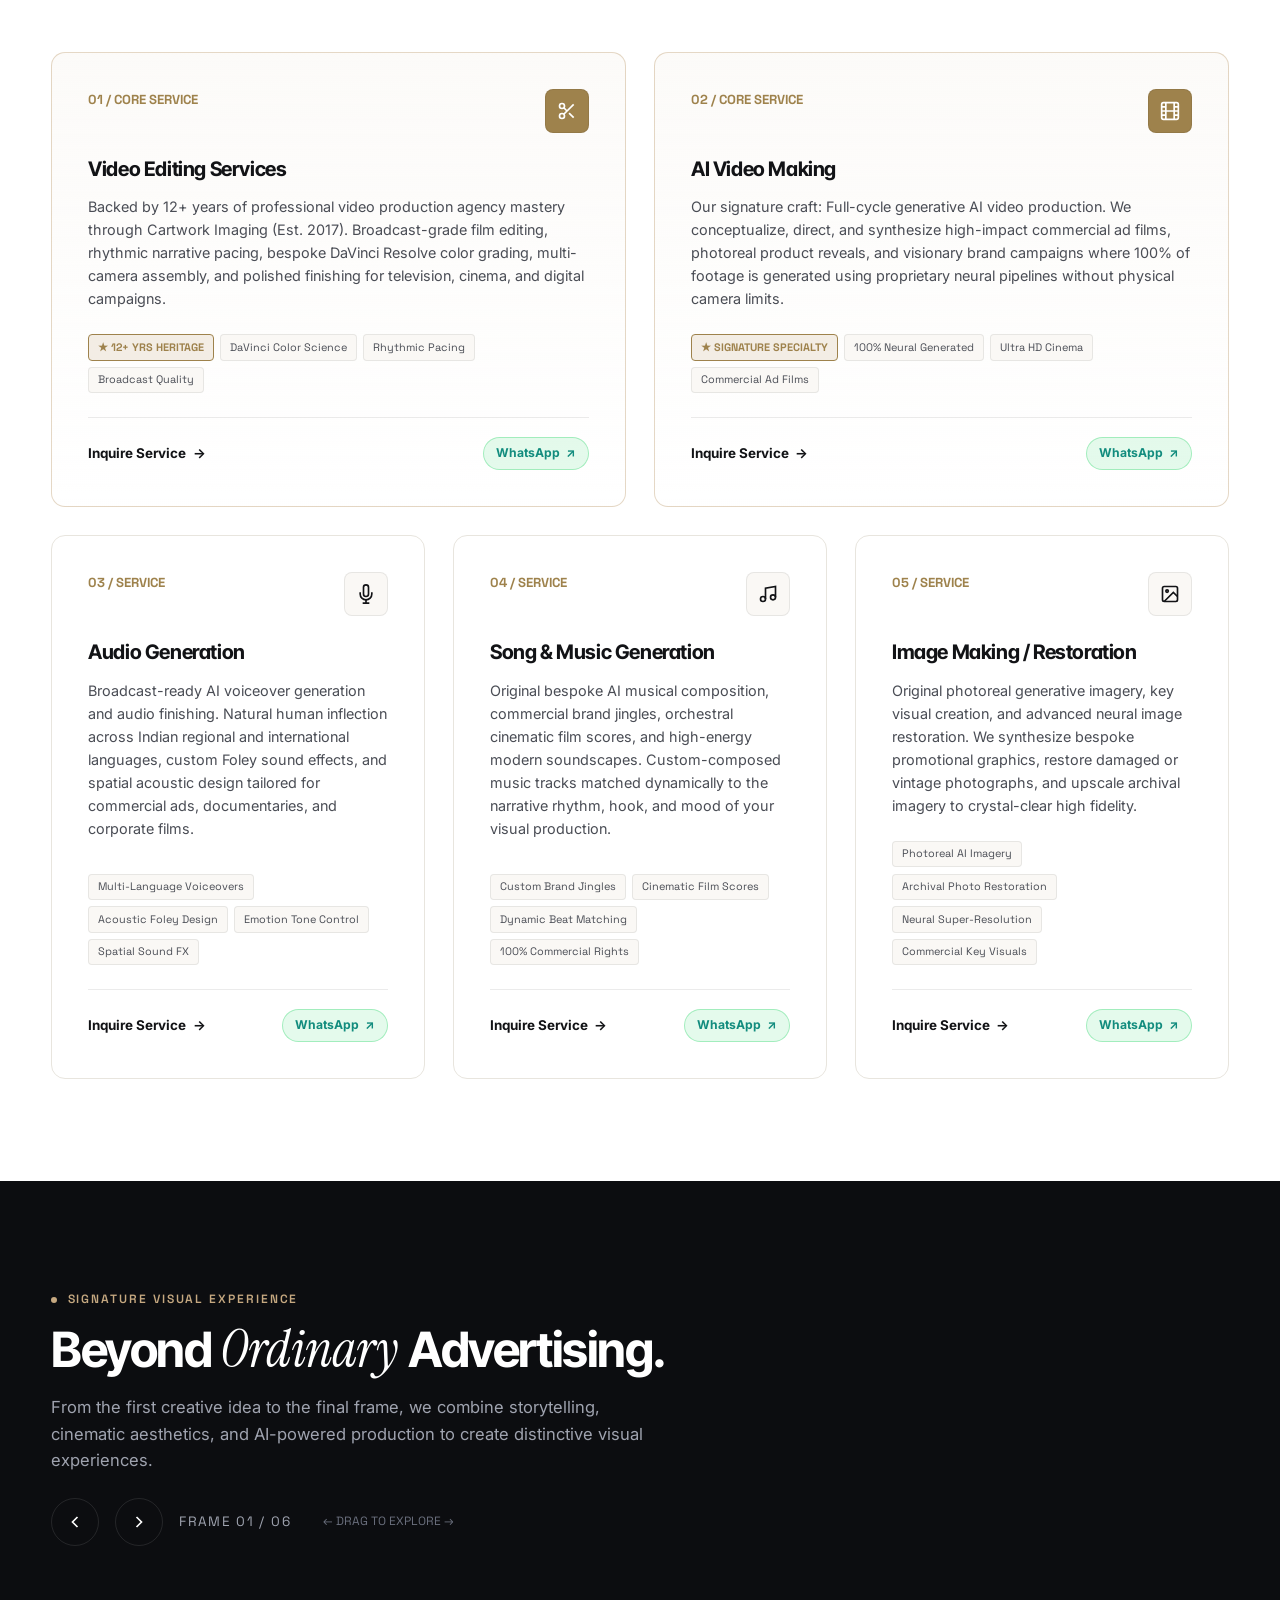
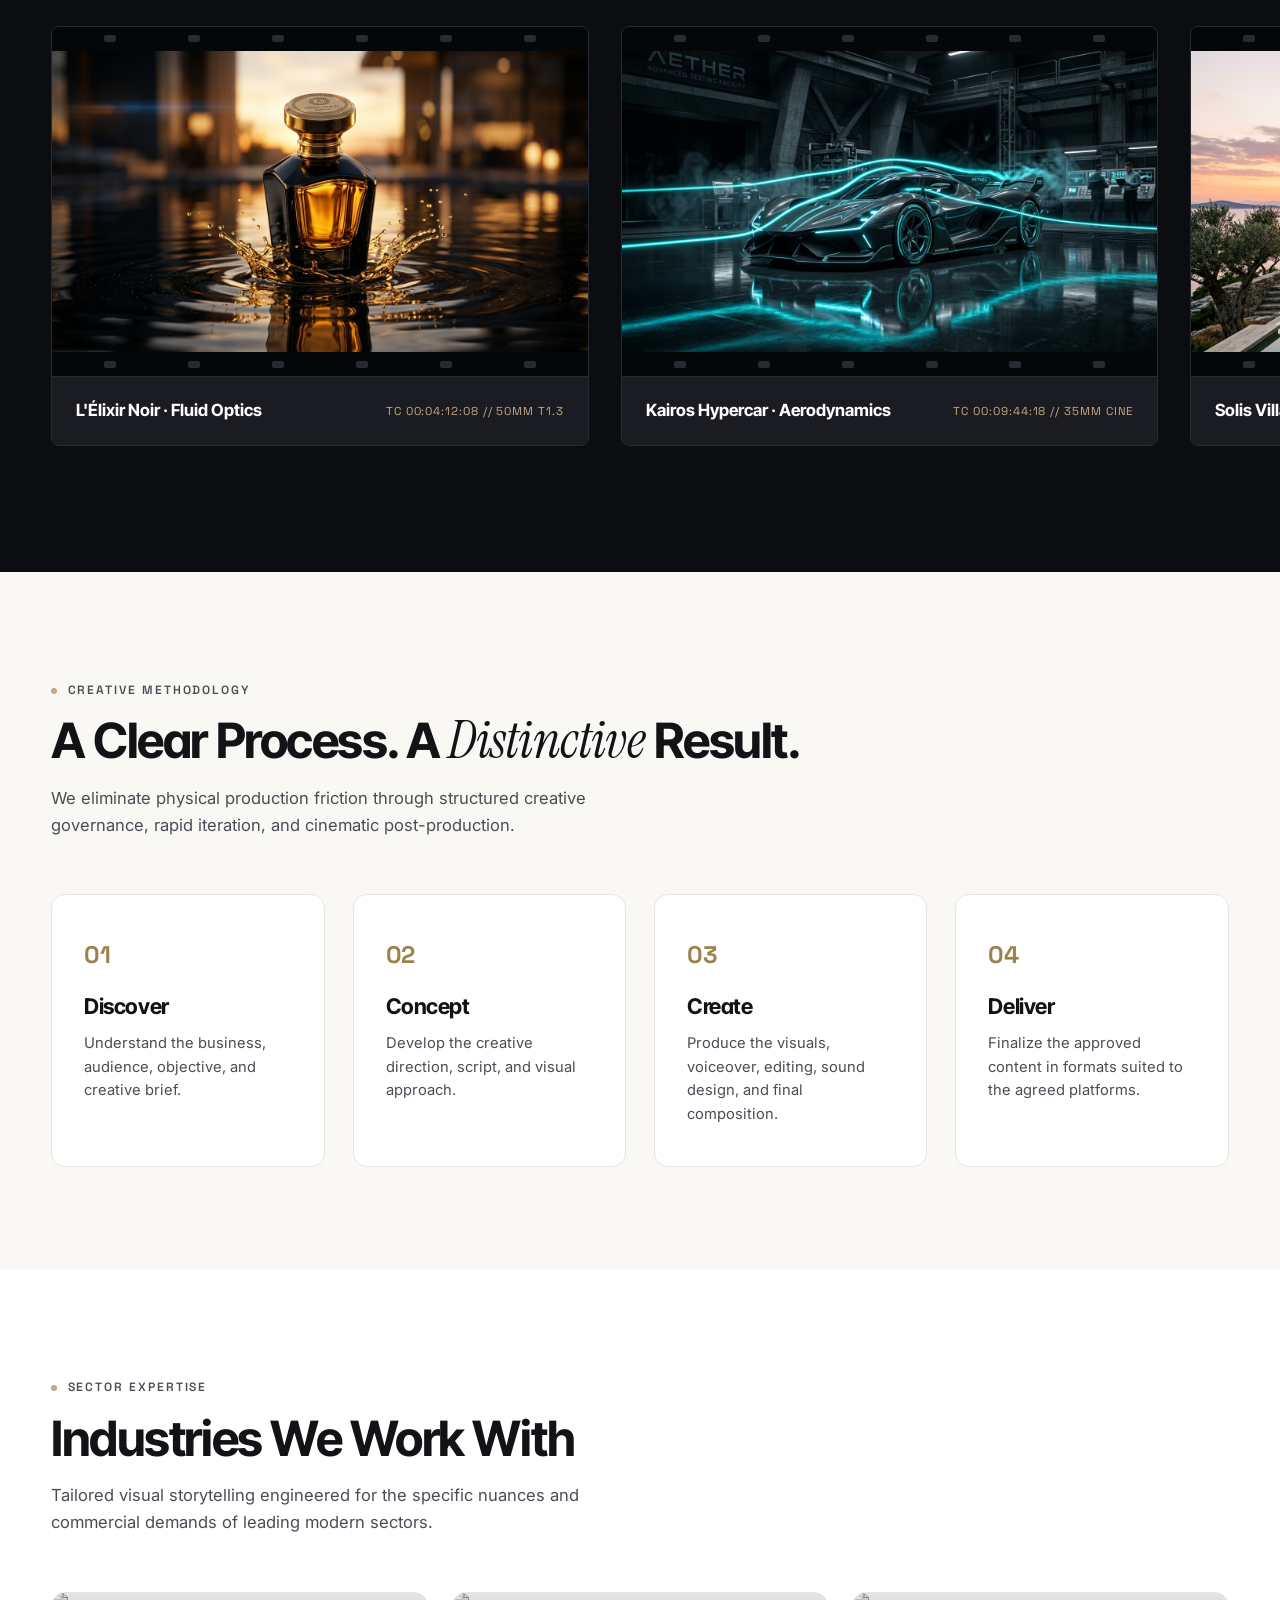
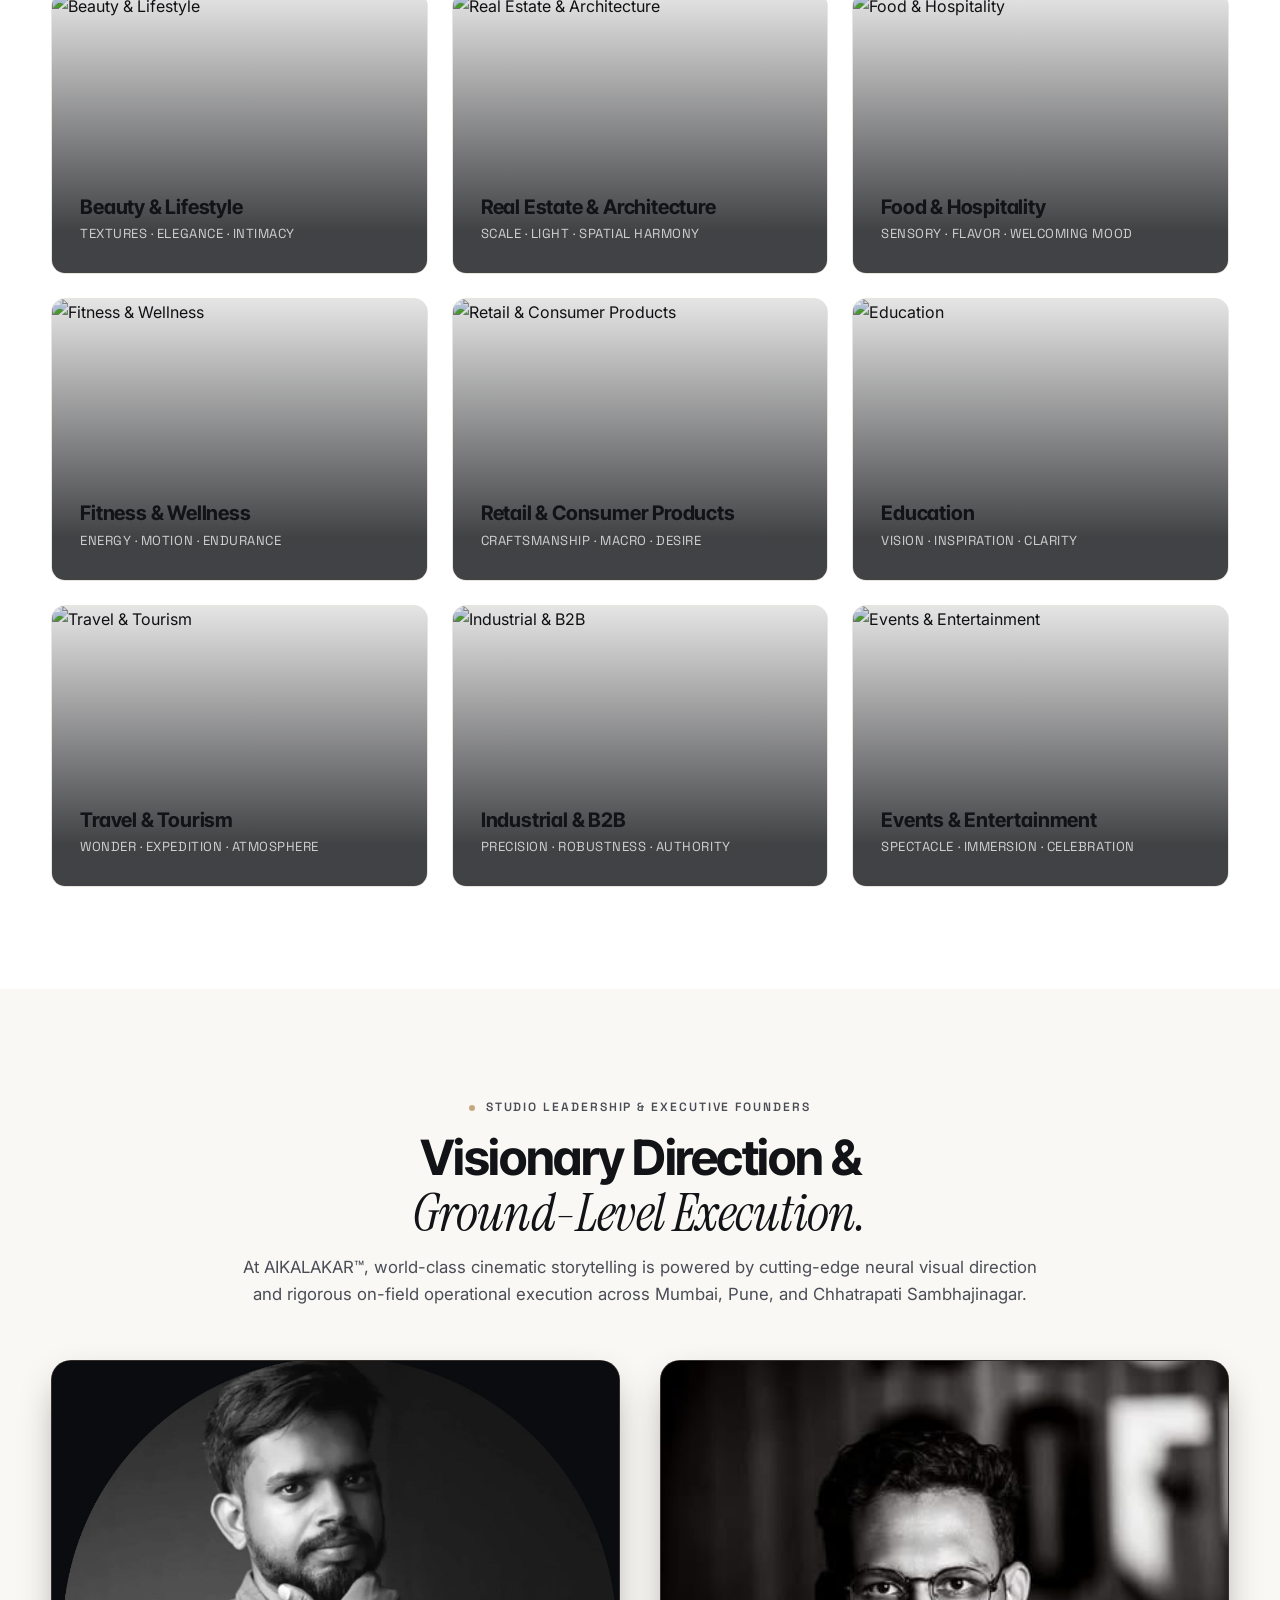
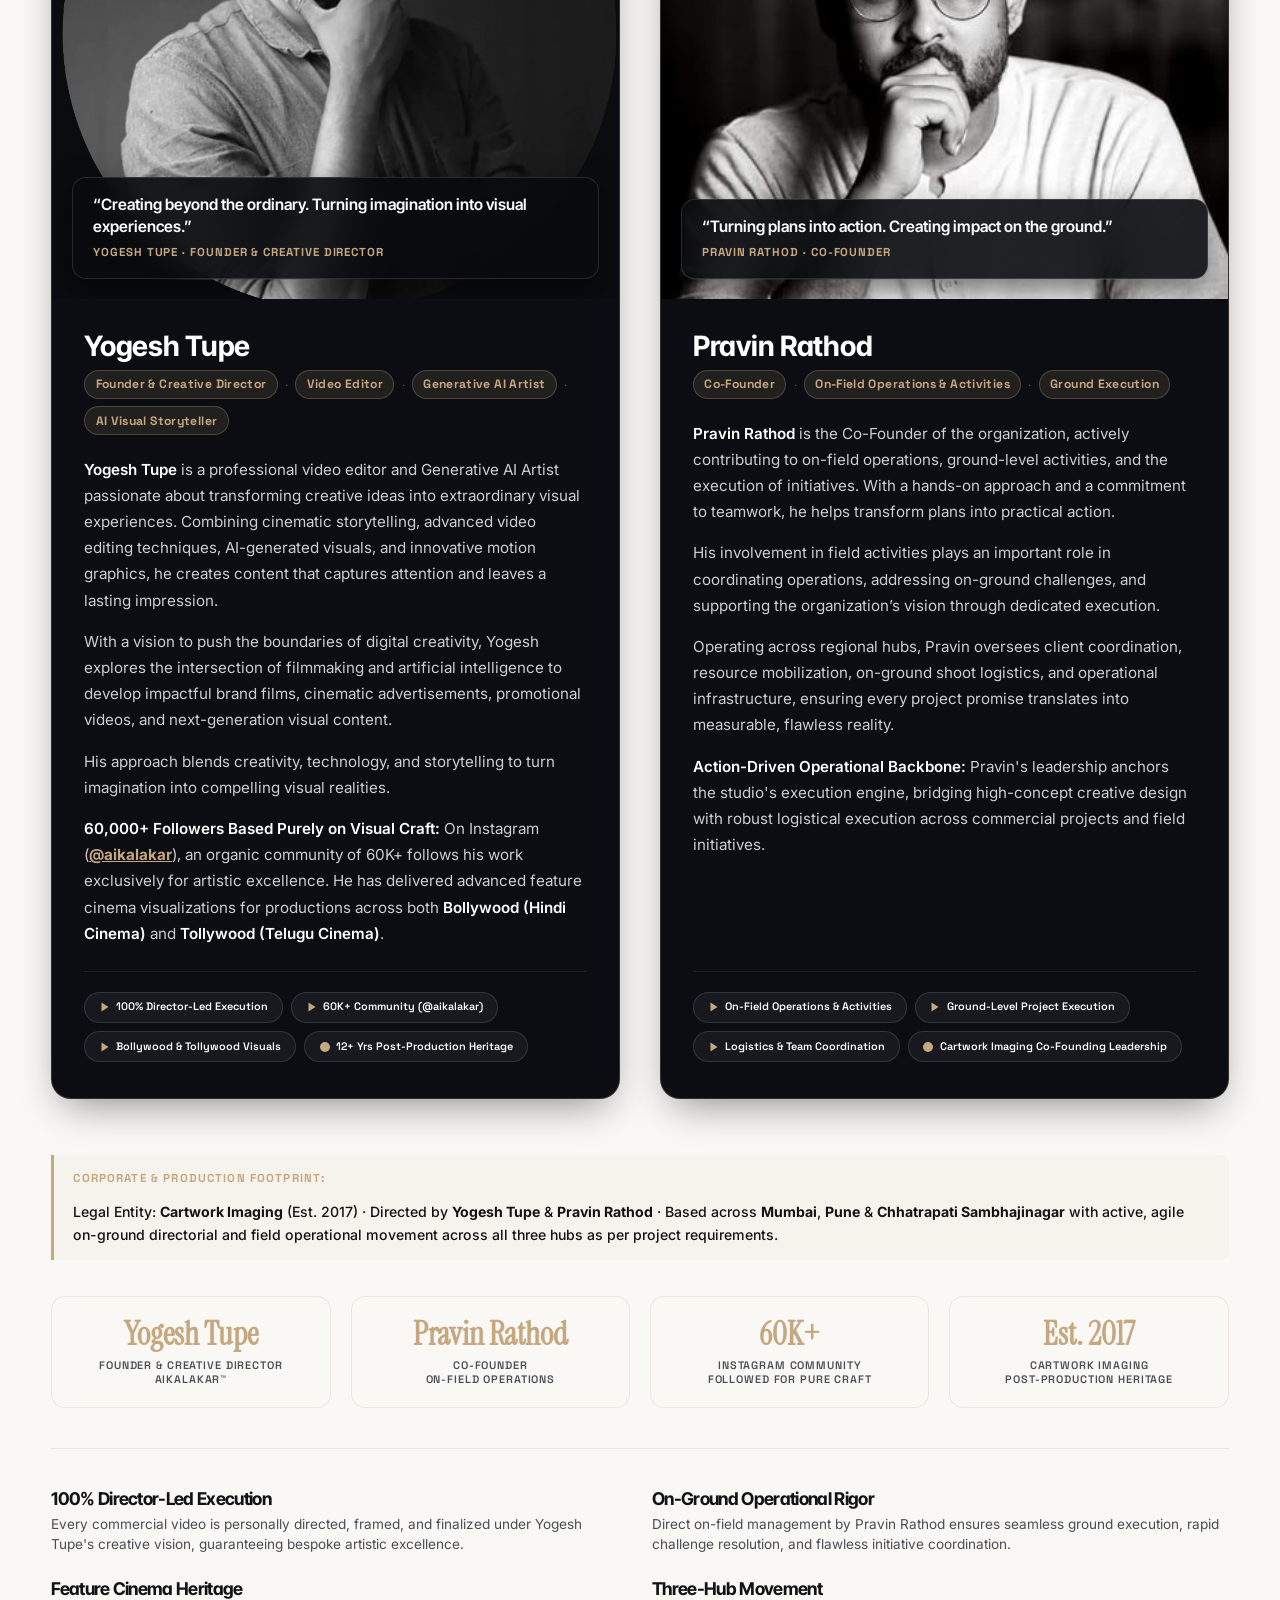
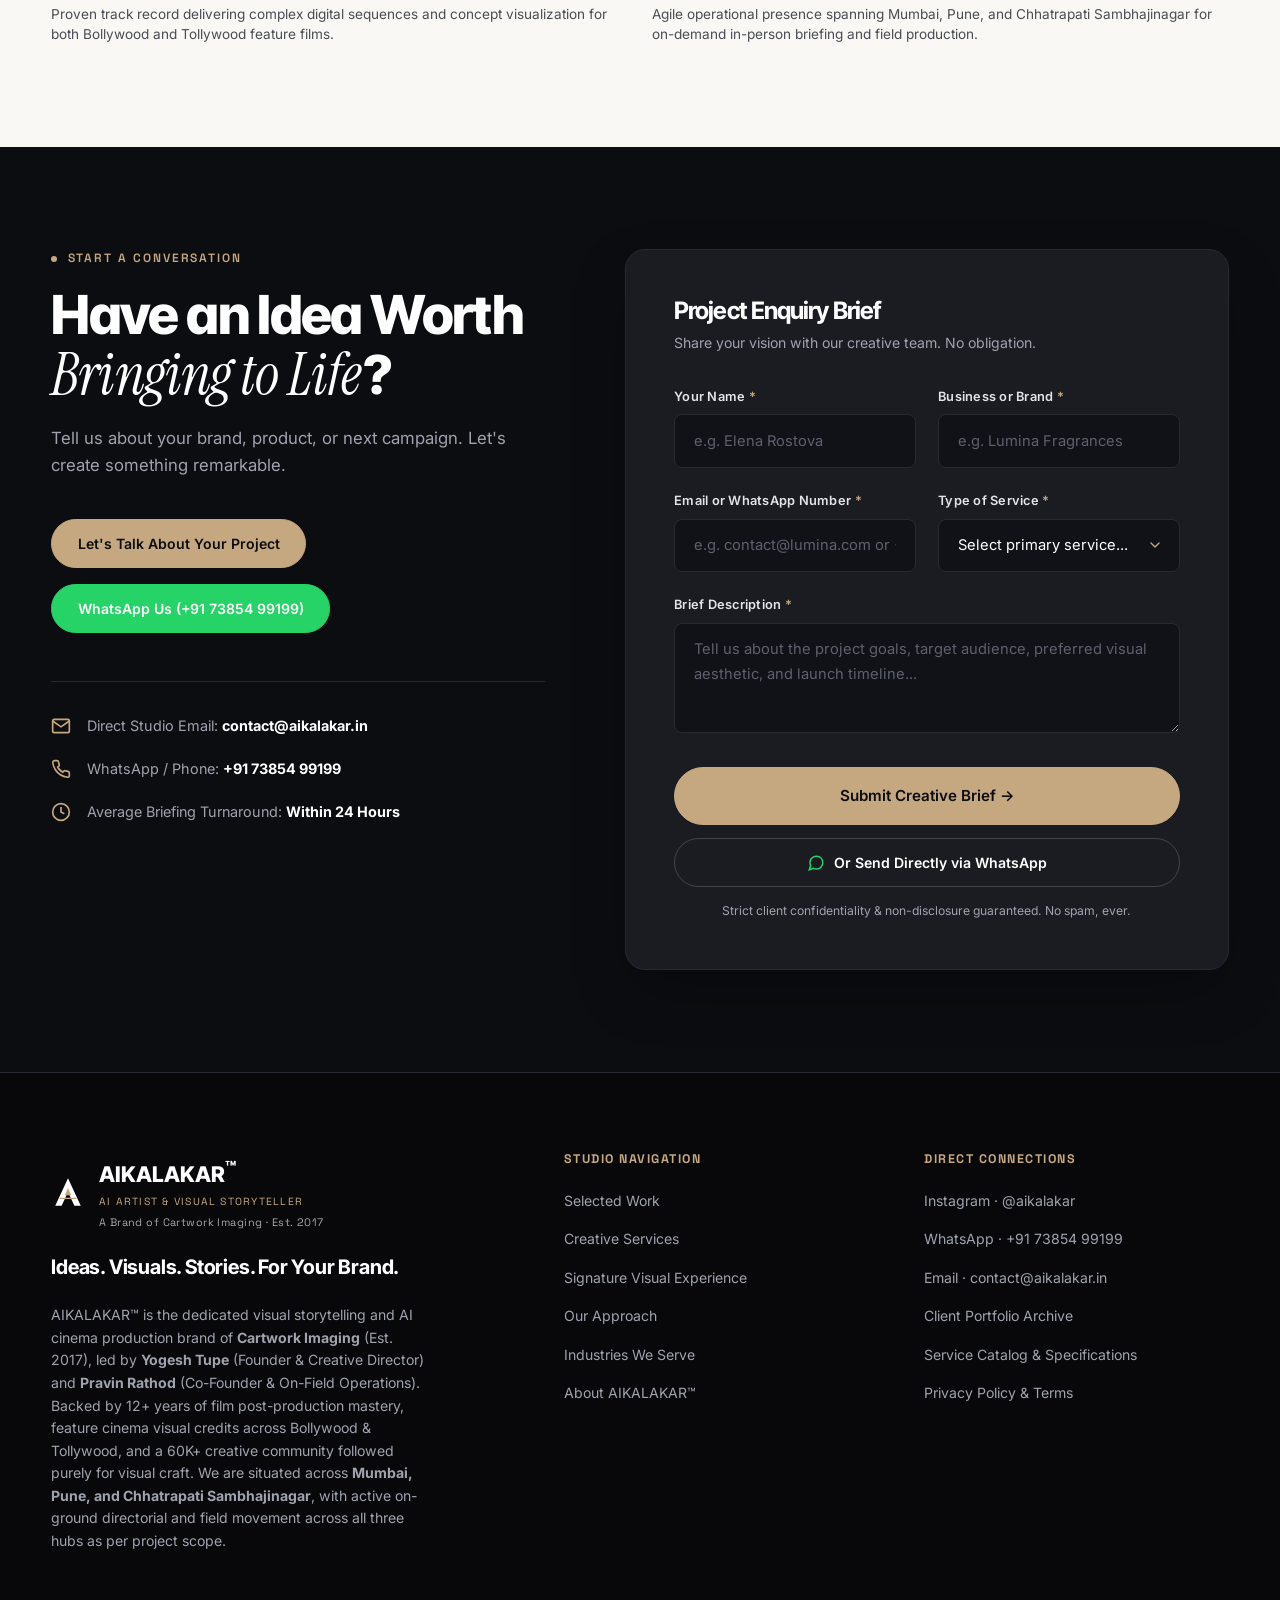
==== commit 3ffb4a54: "feat: add Co-Founder Pravin Rathod with bio, photo, motto, and dual-leadership showcase" ====
--- a/index.html
+++ b/index.html
@@ -1209,151 +1209,198 @@
        ========================================== -->
   <section class="section section-ivory" id="about">
     <div class="container">
-      <div class="about-grid">
-        <!-- About Left Column (Story & Ethos) -->
-        <div>
-          <div class="eyebrow">
-            <span class="eyebrow-dot"></span>
-            ABOUT FOUNDER &amp; CREATIVE DIRECTOR
-          </div>
-          <h2 class="section-title" style="margin-bottom: 0.65rem;">
-            Yogesh Tupe
-          </h2>
-          <div class="founder-role-pills" style="margin-bottom: 1.5rem; display: flex; flex-wrap: wrap; gap: 0.5rem; align-items: center;">
-            <span class="founder-role-tag" style="background: rgba(197, 168, 128, 0.15); color: var(--gold-dark); border: 1px solid rgba(197, 168, 128, 0.35); padding: 0.25rem 0.75rem; border-radius: 980px; font-size: 0.8rem; font-weight: 700; font-family: var(--font-mono); letter-spacing: 0.04em;">Video Editor</span>
-            <span class="founder-role-sep" style="color: var(--text-tertiary);">·</span>
-            <span class="founder-role-tag" style="background: rgba(197, 168, 128, 0.15); color: var(--gold-dark); border: 1px solid rgba(197, 168, 128, 0.35); padding: 0.25rem 0.75rem; border-radius: 980px; font-size: 0.8rem; font-weight: 700; font-family: var(--font-mono); letter-spacing: 0.04em;">Generative AI Artist</span>
-            <span class="founder-role-sep" style="color: var(--text-tertiary);">·</span>
-            <span class="founder-role-tag" style="background: rgba(197, 168, 128, 0.15); color: var(--gold-dark); border: 1px solid rgba(197, 168, 128, 0.35); padding: 0.25rem 0.75rem; border-radius: 980px; font-size: 0.8rem; font-weight: 700; font-family: var(--font-mono); letter-spacing: 0.04em;">AI Visual Storyteller</span>
-          </div>
-          
-          <div class="about-body-text">
-            <p style="font-size: 1.05rem; line-height: 1.7; color: var(--text-primary); font-weight: 500;">
-              <strong>Yogesh Tupe</strong> is a professional video editor and Generative AI Artist passionate about transforming creative ideas into extraordinary visual experiences. Combining cinematic storytelling, advanced video editing techniques, AI-generated visuals, and innovative motion graphics, he creates content that captures attention and leaves a lasting impression.
-            </p>
-            <p>
-              With a vision to push the boundaries of digital creativity, Yogesh explores the intersection of filmmaking and artificial intelligence to develop impactful brand films, cinematic advertisements, promotional videos, and next-generation visual content.
-            </p>
-            <p>
-              His approach blends creativity, technology, and storytelling to turn imagination into compelling visual realities.
-            </p>
-            <p>
-              <strong>60,000+ Followers Based Purely on Visual Craft:</strong> On Instagram (<a href="https://instagram.com/aikalakar" target="_blank" rel="noopener noreferrer" style="color: var(--gold-dark); font-weight: 700; text-decoration: underline;">@aikalakar</a>), Yogesh has cultivated an organic community of over <strong>60,000+ (60K+) dedicated followers</strong>. This following is built purely on the uncompromising artistic merit, creative consistency, and visual depth of his AI-generated films — followed avidly by filmmakers, advertising agencies, brand founders, and creative directors across India who follow his work solely for the quality of his creations.
-            </p>
-            <p>
-              <strong>Bollywood &amp; Tollywood Feature Cinema Engagements:</strong> Yogesh's creative direction extends directly into mainstream feature cinema. He has successfully delivered advanced AI visualizations, conceptual world-building, and digital visual assets for multiple productions across both <strong>Bollywood (Hindi Cinema)</strong> and <strong>Tollywood (Telugu Cinema)</strong> — with high-profile feature film visualization projects actively ongoing under his directorial pipeline today.
-            </p>
-            <p>
-              <strong>Every Video Produced Under His Personal Direction:</strong> At AIKALAKAR™, no video is generated through generic automated prompts. <strong>Every single commercial film, product ad, and visual reel in our archive is conceived, directed, and finished under the personal creative vision of Yogesh Tupe.</strong> Backed by <strong>12+ years of professional video agency and editing mastery</strong> through <strong>Cartwork Imaging</strong> (established in <strong>2017</strong>), he infuses each production with authentic cinematic grammar: frame-by-frame rhythmic tension, bespoke DaVinci Resolve color grading, spatial acoustic sound design, and broadcast industry standards.
-            </p>
-          </div>
-
-          <!-- Strategic Location Footprint -->
-          <div class="about-locations-strip">
-            <span class="about-loc-label">Corporate &amp; Production Footprint:</span>
-            <span class="about-loc-text">
-              Legal Entity: <strong>Cartwork Imaging</strong> (Est. 2017) · Directed by <strong>Yogesh Tupe</strong> (Dadarao Tupe) · Based across <strong>Mumbai</strong>, <strong>Pune</strong> &amp; <strong>Chhatrapati Sambhajinagar</strong> with active, agile on-ground directorial movement across all three hubs as per project requirements.
-            </span>
-          </div>
-
-          <!-- 4 Authority Metric Cards -->
-          <div class="about-stats-grid">
-            <div class="about-stat-card">
-              <div class="about-stat-num">Yogesh Tupe</div>
-              <div class="about-stat-label">Video Editor &amp; Director<br>AIKALAKAR™</div>
-            </div>
-            <div class="about-stat-card">
-              <div class="about-stat-num">60K+</div>
-              <div class="about-stat-label">Instagram Community<br>Followed for Pure Craft</div>
-            </div>
-            <div class="about-stat-card">
-              <div class="about-stat-num">Cinema</div>
-              <div class="about-stat-label">Bollywood &amp; Tollywood<br>Delivered &amp; Ongoing Visuals</div>
-            </div>
-            <div class="about-stat-card">
-              <div class="about-stat-num">12+ Yrs</div>
-              <div class="about-stat-label">Film Post-Production<br>&amp; Agency Heritage</div>
-            </div>
-          </div>
-
-          <!-- Studio Pillars -->
-          <div class="about-pillars">
-            <div class="pillar-item">
-              <h4 class="pillar-title">100% Director-Led Execution</h4>
-              <p class="pillar-desc">
-                Every commercial video is personally directed, framed, and finalized by Yogesh Tupe, guaranteeing bespoke creative attention to every client brief.
-              </p>
-            </div>
-            <div class="pillar-item">
-              <h4 class="pillar-title">Dedicated to AI Content Creation</h4>
-              <p class="pillar-desc">
-                Continuous mastery of neural video architectures, generative camera physics, and photoreal cinematic textures built for television and digital screens.
-              </p>
-            </div>
-            <div class="pillar-item">
-              <h4 class="pillar-title">Feature Cinema Heritage</h4>
-              <p class="pillar-desc">
-                Proven track record delivering complex digital sequences and concept visualization for both Bollywood and Tollywood feature films.
-              </p>
-            </div>
-            <div class="pillar-item">
-              <h4 class="pillar-title">Broadcast Editorial Rigor</h4>
-              <p class="pillar-desc">
-                12 years of hands-on film editing, rhythmic tension, custom Foley soundscapes, and DaVinci Resolve color science calibrated for big-screen projection.
-              </p>
-            </div>
-          </div>
-        </div>
-
-        <!-- About Right Column (Visual Still & Founder Badge) -->
-        <div>
-          <div class="about-visual-frame" style="background: #080a0f;">
-            <img src="assets/images/yogesh_tupe.jpg" alt="Yogesh Tupe - Video Editor, Generative AI Artist, AI Visual Storyteller & Founder of AIKALAKAR" loading="lazy" style="object-fit: cover; object-position: center 25%;" />
-            <div class="about-badge" style="background: rgba(8, 10, 14, 0.88); backdrop-filter: blur(16px); -webkit-backdrop-filter: blur(16px); border: 1px solid rgba(255, 255, 255, 0.12); box-shadow: 0 12px 32px rgba(0,0,0,0.45);">
-              <div class="about-badge-quote" style="color: #ffffff; font-size: 1.05rem; font-weight: 600; line-height: 1.45;">
+      
+      <!-- Studio Leadership Header -->
+      <div class="leadership-header">
+        <div class="eyebrow">
+          <span class="eyebrow-dot"></span>
+          STUDIO LEADERSHIP &amp; EXECUTIVE FOUNDERS
+        </div>
+        <h2 class="section-title">
+          Visionary Direction &amp; <span class="editorial-serif">Ground-Level Execution.</span>
+        </h2>
+        <p class="leadership-header-subtitle">
+          At AIKALAKAR™, world-class cinematic storytelling is powered by cutting-edge neural visual direction and rigorous on-field operational execution across Mumbai, Pune, and Chhatrapati Sambhajinagar.
+        </p>
+      </div>
+
+      <!-- Dual Leadership Cards Grid -->
+      <div class="leadership-cards-grid">
+        
+        <!-- Founder 01: Yogesh Tupe -->
+        <article class="leadership-card">
+          <div class="leadership-card-media">
+            <img src="assets/images/yogesh_tupe.jpg" alt="Yogesh Tupe - Video Editor, Generative AI Artist, AI Visual Storyteller & Founder of AIKALAKAR" loading="lazy" />
+            <div class="leadership-card-badge">
+              <div class="leadership-card-quote">
                 “Creating beyond the ordinary. Turning imagination into visual experiences.”
               </div>
-              <div class="about-badge-author" style="color: var(--gold-accent); font-weight: 700; letter-spacing: 0.1em; margin-top: 0.5rem; font-size: 0.74rem;">
-                YOGESH TUPE · VIDEO EDITOR &amp; AI VISUAL STORYTELLER
+              <div class="leadership-card-author">
+                YOGESH TUPE · FOUNDER &amp; CREATIVE DIRECTOR
               </div>
             </div>
           </div>
-
-          <!-- Founder & Industry Accolades Card -->
-          <div class="about-founder-highlight">
-            <div class="about-founder-title">DIRECTORIAL INTEGRITY &amp; CINEMA CREDENTIALS</div>
-            <p class="about-founder-desc">
-              Every production at AIKALAKAR™ is directed under the personal vision of founder Yogesh Tupe. Combining 12+ years of video agency leadership through Cartwork Imaging (Est. 2017) with dedicated AI creative content making, Yogesh bridges raw algorithmic potential with world-class feature film standards.
-            </p>
-            <div class="about-cinema-badges">
+          <div class="leadership-card-body">
+            <h3 class="leadership-card-name">Yogesh Tupe</h3>
+            <div class="leadership-role-pills">
+              <span class="leadership-role-tag">Founder &amp; Creative Director</span>
+              <span class="leadership-role-sep">·</span>
+              <span class="leadership-role-tag">Video Editor</span>
+              <span class="leadership-role-sep">·</span>
+              <span class="leadership-role-tag">Generative AI Artist</span>
+              <span class="leadership-role-sep">·</span>
+              <span class="leadership-role-tag">AI Visual Storyteller</span>
+            </div>
+            <div class="leadership-bio">
+              <p>
+                <strong>Yogesh Tupe</strong> is a professional video editor and Generative AI Artist passionate about transforming creative ideas into extraordinary visual experiences. Combining cinematic storytelling, advanced video editing techniques, AI-generated visuals, and innovative motion graphics, he creates content that captures attention and leaves a lasting impression.
+              </p>
+              <p>
+                With a vision to push the boundaries of digital creativity, Yogesh explores the intersection of filmmaking and artificial intelligence to develop impactful brand films, cinematic advertisements, promotional videos, and next-generation visual content.
+              </p>
+              <p>
+                His approach blends creativity, technology, and storytelling to turn imagination into compelling visual realities.
+              </p>
+              <p>
+                <strong>60,000+ Followers Based Purely on Visual Craft:</strong> On Instagram (<a href="https://instagram.com/aikalakar" target="_blank" rel="noopener noreferrer" style="color: var(--gold-accent); font-weight: 700; text-decoration: underline;">@aikalakar</a>), an organic community of 60K+ follows his work exclusively for artistic excellence. He has delivered advanced feature cinema visualizations for productions across both <strong>Bollywood (Hindi Cinema)</strong> and <strong>Tollywood (Telugu Cinema)</strong>.
+              </p>
+            </div>
+            <div class="leadership-badges-row">
               <span class="cinema-tag-badge">
                 <svg width="12" height="12" viewBox="0 0 24 24" fill="currentColor"><polygon points="5 3 19 12 5 21 5 3"></polygon></svg>
-                100% Directed by Yogesh Tupe
+                100% Director-Led Execution
               </span>
               <span class="cinema-tag-badge">
                 <svg width="12" height="12" viewBox="0 0 24 24" fill="currentColor"><polygon points="5 3 19 12 5 21 5 3"></polygon></svg>
-                60K+ Community (@aikalakar) Pure Craft Following
+                60K+ Community (@aikalakar)
               </span>
               <span class="cinema-tag-badge">
                 <svg width="12" height="12" viewBox="0 0 24 24" fill="currentColor"><polygon points="5 3 19 12 5 21 5 3"></polygon></svg>
-                Bollywood Cinema Visuals (Delivered &amp; Ongoing)
+                Bollywood &amp; Tollywood Visuals
+              </span>
+              <span class="cinema-tag-badge">
+                <svg width="12" height="12" viewBox="0 0 24 24" fill="currentColor"><circle cx="12" cy="12" r="10"></circle></svg>
+                12+ Yrs Post-Production Heritage
+              </span>
+            </div>
+          </div>
+        </article>
+
+        <!-- Founder 02: Pravin Rathod -->
+        <article class="leadership-card">
+          <div class="leadership-card-media">
+            <img src="assets/images/pravin_rathod.jpg" alt="Pravin Rathod - Co-Founder, On-Field Operations & Activities of AIKALAKAR" loading="lazy" />
+            <div class="leadership-card-badge">
+              <div class="leadership-card-quote">
+                “Turning plans into action. Creating impact on the ground.”
+              </div>
+              <div class="leadership-card-author">
+                PRAVIN RATHOD · CO-FOUNDER
+              </div>
+            </div>
+          </div>
+          <div class="leadership-card-body">
+            <h3 class="leadership-card-name">Pravin Rathod</h3>
+            <div class="leadership-role-pills">
+              <span class="leadership-role-tag">Co-Founder</span>
+              <span class="leadership-role-sep">·</span>
+              <span class="leadership-role-tag">On-Field Operations &amp; Activities</span>
+              <span class="leadership-role-sep">·</span>
+              <span class="leadership-role-tag">Ground Execution</span>
+            </div>
+            <div class="leadership-bio">
+              <p>
+                <strong>Pravin Rathod</strong> is the Co-Founder of the organization, actively contributing to on-field operations, ground-level activities, and the execution of initiatives. With a hands-on approach and a commitment to teamwork, he helps transform plans into practical action.
+              </p>
+              <p>
+                His involvement in field activities plays an important role in coordinating operations, addressing on-ground challenges, and supporting the organization’s vision through dedicated execution.
+              </p>
+              <p>
+                Operating across regional hubs, Pravin oversees client coordination, resource mobilization, on-ground shoot logistics, and operational infrastructure, ensuring every project promise translates into measurable, flawless reality.
+              </p>
+              <p>
+                <strong>Action-Driven Operational Backbone:</strong> Pravin's leadership anchors the studio's execution engine, bridging high-concept creative design with robust logistical execution across commercial projects and field initiatives.
+              </p>
+            </div>
+            <div class="leadership-badges-row">
+              <span class="cinema-tag-badge">
+                <svg width="12" height="12" viewBox="0 0 24 24" fill="currentColor"><polygon points="5 3 19 12 5 21 5 3"></polygon></svg>
+                On-Field Operations &amp; Activities
               </span>
               <span class="cinema-tag-badge">
                 <svg width="12" height="12" viewBox="0 0 24 24" fill="currentColor"><polygon points="5 3 19 12 5 21 5 3"></polygon></svg>
-                Tollywood Cinema Visuals (Delivered &amp; Ongoing)
+                Ground-Level Project Execution
+              </span>
+              <span class="cinema-tag-badge">
+                <svg width="12" height="12" viewBox="0 0 24 24" fill="currentColor"><polygon points="5 3 19 12 5 21 5 3"></polygon></svg>
+                Logistics &amp; Team Coordination
               </span>
               <span class="cinema-tag-badge">
                 <svg width="12" height="12" viewBox="0 0 24 24" fill="currentColor"><circle cx="12" cy="12" r="10"></circle></svg>
-                Cartwork Imaging · Est. 2017
+                Cartwork Imaging Co-Founding Leadership
               </span>
-              <span class="cinema-tag-badge">
-                <svg width="12" height="12" viewBox="0 0 24 24" fill="currentColor"><circle cx="12" cy="12" r="10"></circle></svg>
-                Mumbai · Pune · Chh. Sambhajinagar
-              </span>
-            </div>
-          </div>
-        </div>
-      </div>
+            </div>
+          </div>
+        </article>
+
+      </div>
+
+      <!-- Strategic Location Footprint -->
+      <div class="about-locations-strip">
+        <span class="about-loc-label">Corporate &amp; Production Footprint:</span>
+        <span class="about-loc-text">
+          Legal Entity: <strong>Cartwork Imaging</strong> (Est. 2017) · Directed by <strong>Yogesh Tupe</strong> &amp; <strong>Pravin Rathod</strong> · Based across <strong>Mumbai</strong>, <strong>Pune</strong> &amp; <strong>Chhatrapati Sambhajinagar</strong> with active, agile on-ground directorial and field operational movement across all three hubs as per project requirements.
+        </span>
+      </div>
+
+      <!-- 4 Authority Metric Cards -->
+      <div class="about-stats-grid">
+        <div class="about-stat-card">
+          <div class="about-stat-num">Yogesh Tupe</div>
+          <div class="about-stat-label">Founder &amp; Creative Director<br>AIKALAKAR™</div>
+        </div>
+        <div class="about-stat-card">
+          <div class="about-stat-num">Pravin Rathod</div>
+          <div class="about-stat-label">Co-Founder<br>On-Field Operations</div>
+        </div>
+        <div class="about-stat-card">
+          <div class="about-stat-num">60K+</div>
+          <div class="about-stat-label">Instagram Community<br>Followed for Pure Craft</div>
+        </div>
+        <div class="about-stat-card">
+          <div class="about-stat-num">Est. 2017</div>
+          <div class="about-stat-label">Cartwork Imaging<br>Post-Production Heritage</div>
+        </div>
+      </div>
+
+      <!-- Studio Pillars -->
+      <div class="about-pillars">
+        <div class="pillar-item">
+          <h4 class="pillar-title">100% Director-Led Execution</h4>
+          <p class="pillar-desc">
+            Every commercial video is personally directed, framed, and finalized under Yogesh Tupe's creative vision, guaranteeing bespoke artistic excellence.
+          </p>
+        </div>
+        <div class="pillar-item">
+          <h4 class="pillar-title">On-Ground Operational Rigor</h4>
+          <p class="pillar-desc">
+            Direct on-field management by Pravin Rathod ensures seamless ground execution, rapid challenge resolution, and flawless initiative coordination.
+          </p>
+        </div>
+        <div class="pillar-item">
+          <h4 class="pillar-title">Feature Cinema Heritage</h4>
+          <p class="pillar-desc">
+            Proven track record delivering complex digital sequences and concept visualization for both Bollywood and Tollywood feature films.
+          </p>
+        </div>
+        <div class="pillar-item">
+          <h4 class="pillar-title">Three-Hub Movement</h4>
+          <p class="pillar-desc">
+            Agile operational presence spanning Mumbai, Pune, and Chhatrapati Sambhajinagar for on-demand in-person briefing and field production.
+          </p>
+        </div>
+      </div>
+
     </div>
   </section>
 
@@ -1506,7 +1553,7 @@
             Ideas. Visuals. Stories. For Your Brand.
           </p>
           <p class="footer-desc">
-            AIKALAKAR™ is the dedicated visual storytelling and AI cinema production brand of <strong>Cartwork Imaging</strong> (Est. 2017), founded and directed by <strong>Yogesh Tupe</strong>. Backed by 12+ years of film post-production mastery, feature cinema visual credits across Bollywood &amp; Tollywood, and a 60K+ creative community followed purely for visual craft. We are situated across <strong>Mumbai, Pune, and Chhatrapati Sambhajinagar</strong>, with active on-ground directorial movement across all three hubs as per project scope.
+            AIKALAKAR™ is the dedicated visual storytelling and AI cinema production brand of <strong>Cartwork Imaging</strong> (Est. 2017), led by <strong>Yogesh Tupe</strong> (Founder &amp; Creative Director) and <strong>Pravin Rathod</strong> (Co-Founder &amp; On-Field Operations). Backed by 12+ years of film post-production mastery, feature cinema visual credits across Bollywood &amp; Tollywood, and a 60K+ creative community followed purely for visual craft. We are situated across <strong>Mumbai, Pune, and Chhatrapati Sambhajinagar</strong>, with active on-ground directorial and field movement across all three hubs as per project scope.
           </p>
         </div>
 
@@ -1565,7 +1612,7 @@
       <!-- Footer Bottom Row -->
       <div class="footer-bottom">
         <div>
-          © 2026 AIKALAKAR™ · Legal Entity: <strong>Cartwork Imaging</strong> (Est. 2017). Directed by <strong>Yogesh Tupe</strong> (Dadarao Tupe). All rights reserved. Active across Mumbai · Pune · Chhatrapati Sambhajinagar.
+          © 2026 AIKALAKAR™ · Legal Entity: <strong>Cartwork Imaging</strong> (Est. 2017). Directed by <strong>Yogesh Tupe</strong> &amp; <strong>Pravin Rathod</strong>. All rights reserved. Active across Mumbai · Pune · Chhatrapati Sambhajinagar.
         </div>
         <div class="footer-bottom-links">
           <a href="#privacy" class="privacy-link">Privacy Policy</a>
--- a/css/style.css
+++ b/css/style.css
@@ -4282,3 +4282,175 @@
   line-height: 1.4;
 }
 
+/* ── 15. DUAL LEADERSHIP SHOWCASE (YOGESH TUPE & PRAVIN RATHOD) ── */
+.leadership-header {
+  text-align: center;
+  max-width: 820px;
+  margin: 0 auto 3.25rem auto;
+}
+
+.leadership-header .section-title {
+  margin-bottom: 0.75rem;
+}
+
+.leadership-header-subtitle {
+  font-size: 1.05rem;
+  color: var(--text-secondary);
+  line-height: 1.6;
+}
+
+.leadership-cards-grid {
+  display: grid;
+  grid-template-columns: 1fr;
+  gap: 2.25rem;
+  margin-bottom: 3.5rem;
+}
+
+@media (min-width: 992px) {
+  .leadership-cards-grid {
+    grid-template-columns: 1fr 1fr;
+    gap: 2.5rem;
+    align-items: stretch;
+  }
+}
+
+.leadership-card {
+  background: #0b0d12;
+  border: 1px solid rgba(197, 168, 128, 0.22);
+  border-radius: var(--radius-lg);
+  overflow: hidden;
+  display: flex;
+  flex-direction: column;
+  transition: transform 0.35s ease, border-color 0.35s ease, box-shadow 0.35s ease;
+  box-shadow: 0 16px 40px -12px rgba(0, 0, 0, 0.45);
+}
+
+.leadership-card:hover {
+  transform: translateY(-4px);
+  border-color: rgba(197, 168, 128, 0.45);
+  box-shadow: 0 24px 48px -12px rgba(0, 0, 0, 0.6), 0 0 28px rgba(197, 168, 128, 0.12);
+}
+
+.leadership-card-media {
+  position: relative;
+  width: 100%;
+  aspect-ratio: 4 / 3.8;
+  background: #06070a;
+  overflow: hidden;
+}
+
+.leadership-card-media img {
+  width: 100%;
+  height: 100%;
+  object-fit: cover;
+  object-position: center 25%;
+  transition: transform 0.6s cubic-bezier(0.16, 1, 0.3, 1);
+}
+
+.leadership-card:hover .leadership-card-media img {
+  transform: scale(1.025);
+}
+
+.leadership-card-badge {
+  position: absolute;
+  bottom: 1.25rem;
+  left: 1.25rem;
+  right: 1.25rem;
+  background: rgba(8, 10, 14, 0.90);
+  backdrop-filter: blur(16px);
+  -webkit-backdrop-filter: blur(16px);
+  border: 1px solid rgba(255, 255, 255, 0.12);
+  border-radius: var(--radius-md);
+  padding: 1rem 1.25rem;
+  box-shadow: 0 12px 30px rgba(0, 0, 0, 0.55);
+}
+
+.leadership-card-quote {
+  color: #ffffff;
+  font-family: var(--font-display);
+  font-size: 0.98rem;
+  font-weight: 600;
+  line-height: 1.4;
+  margin-bottom: 0.35rem;
+}
+
+.leadership-card-author {
+  color: var(--gold-accent);
+  font-family: var(--font-mono);
+  font-size: 0.72rem;
+  font-weight: 700;
+  letter-spacing: 0.08em;
+  text-transform: uppercase;
+}
+
+.leadership-card-body {
+  padding: 2rem 2rem 2.25rem 2rem;
+  display: flex;
+  flex-direction: column;
+  flex: 1;
+}
+
+.leadership-card-name {
+  font-family: var(--font-display);
+  font-size: 1.75rem;
+  font-weight: 700;
+  color: #ffffff;
+  margin-bottom: 0.5rem;
+  letter-spacing: -0.01em;
+}
+
+.leadership-role-pills {
+  display: flex;
+  flex-wrap: wrap;
+  gap: 0.45rem;
+  align-items: center;
+  margin-bottom: 1.35rem;
+}
+
+.leadership-role-tag {
+  background: rgba(197, 168, 128, 0.12);
+  color: var(--gold-accent);
+  border: 1px solid rgba(197, 168, 128, 0.28);
+  padding: 0.22rem 0.65rem;
+  border-radius: 980px;
+  font-size: 0.76rem;
+  font-weight: 700;
+  font-family: var(--font-mono);
+  letter-spacing: 0.03em;
+}
+
+.leadership-role-sep {
+  color: rgba(255, 255, 255, 0.3);
+  font-size: 0.75rem;
+}
+
+.leadership-bio {
+  font-size: 0.95rem;
+  line-height: 1.72;
+  color: rgba(240, 240, 245, 0.85);
+  display: flex;
+  flex-direction: column;
+  gap: 0.95rem;
+  margin-bottom: 1.5rem;
+  flex: 1;
+}
+
+.leadership-bio p {
+  margin: 0;
+}
+
+.leadership-bio strong {
+  color: #ffffff;
+  font-weight: 600;
+}
+
+.leadership-badges-row {
+  margin-top: auto;
+  display: flex;
+  flex-wrap: wrap;
+  gap: 0.5rem;
+  padding-top: 1.25rem;
+  border-top: 1px solid rgba(255, 255, 255, 0.08);
+}
+
+
